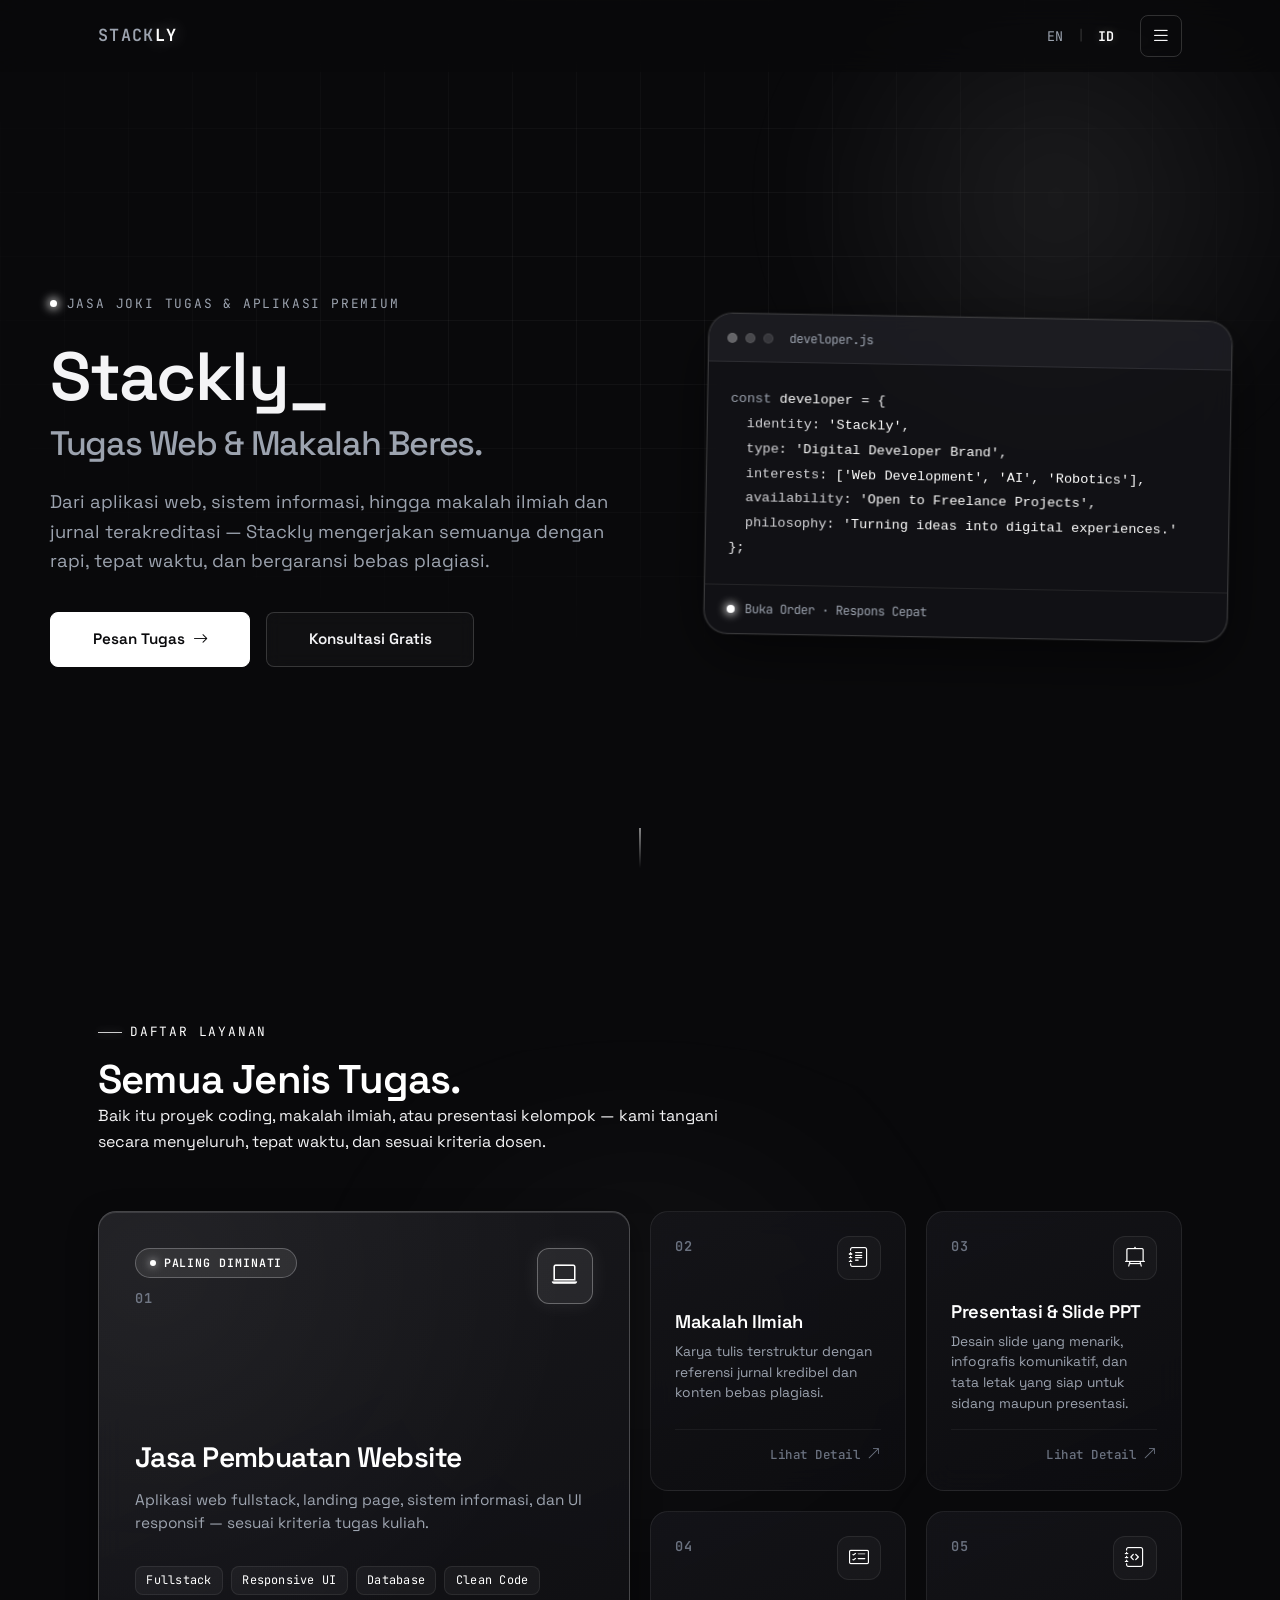
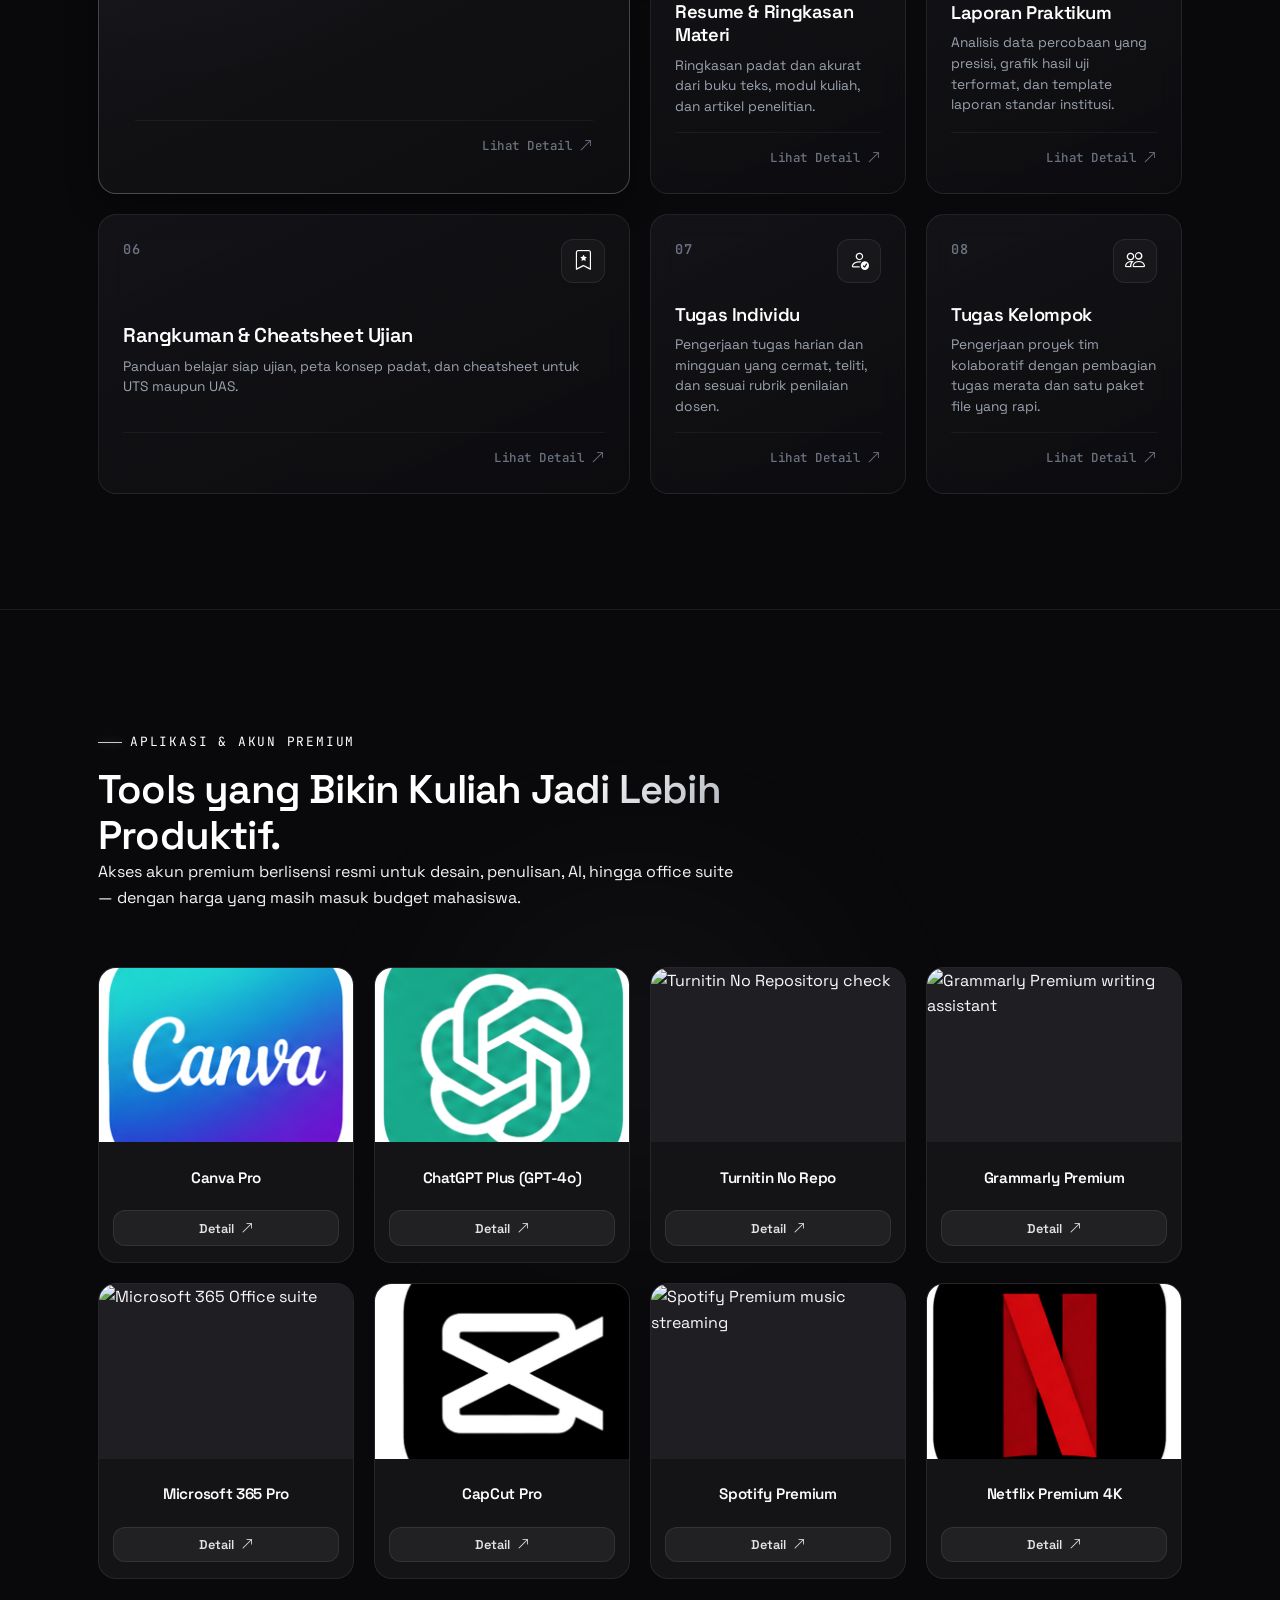
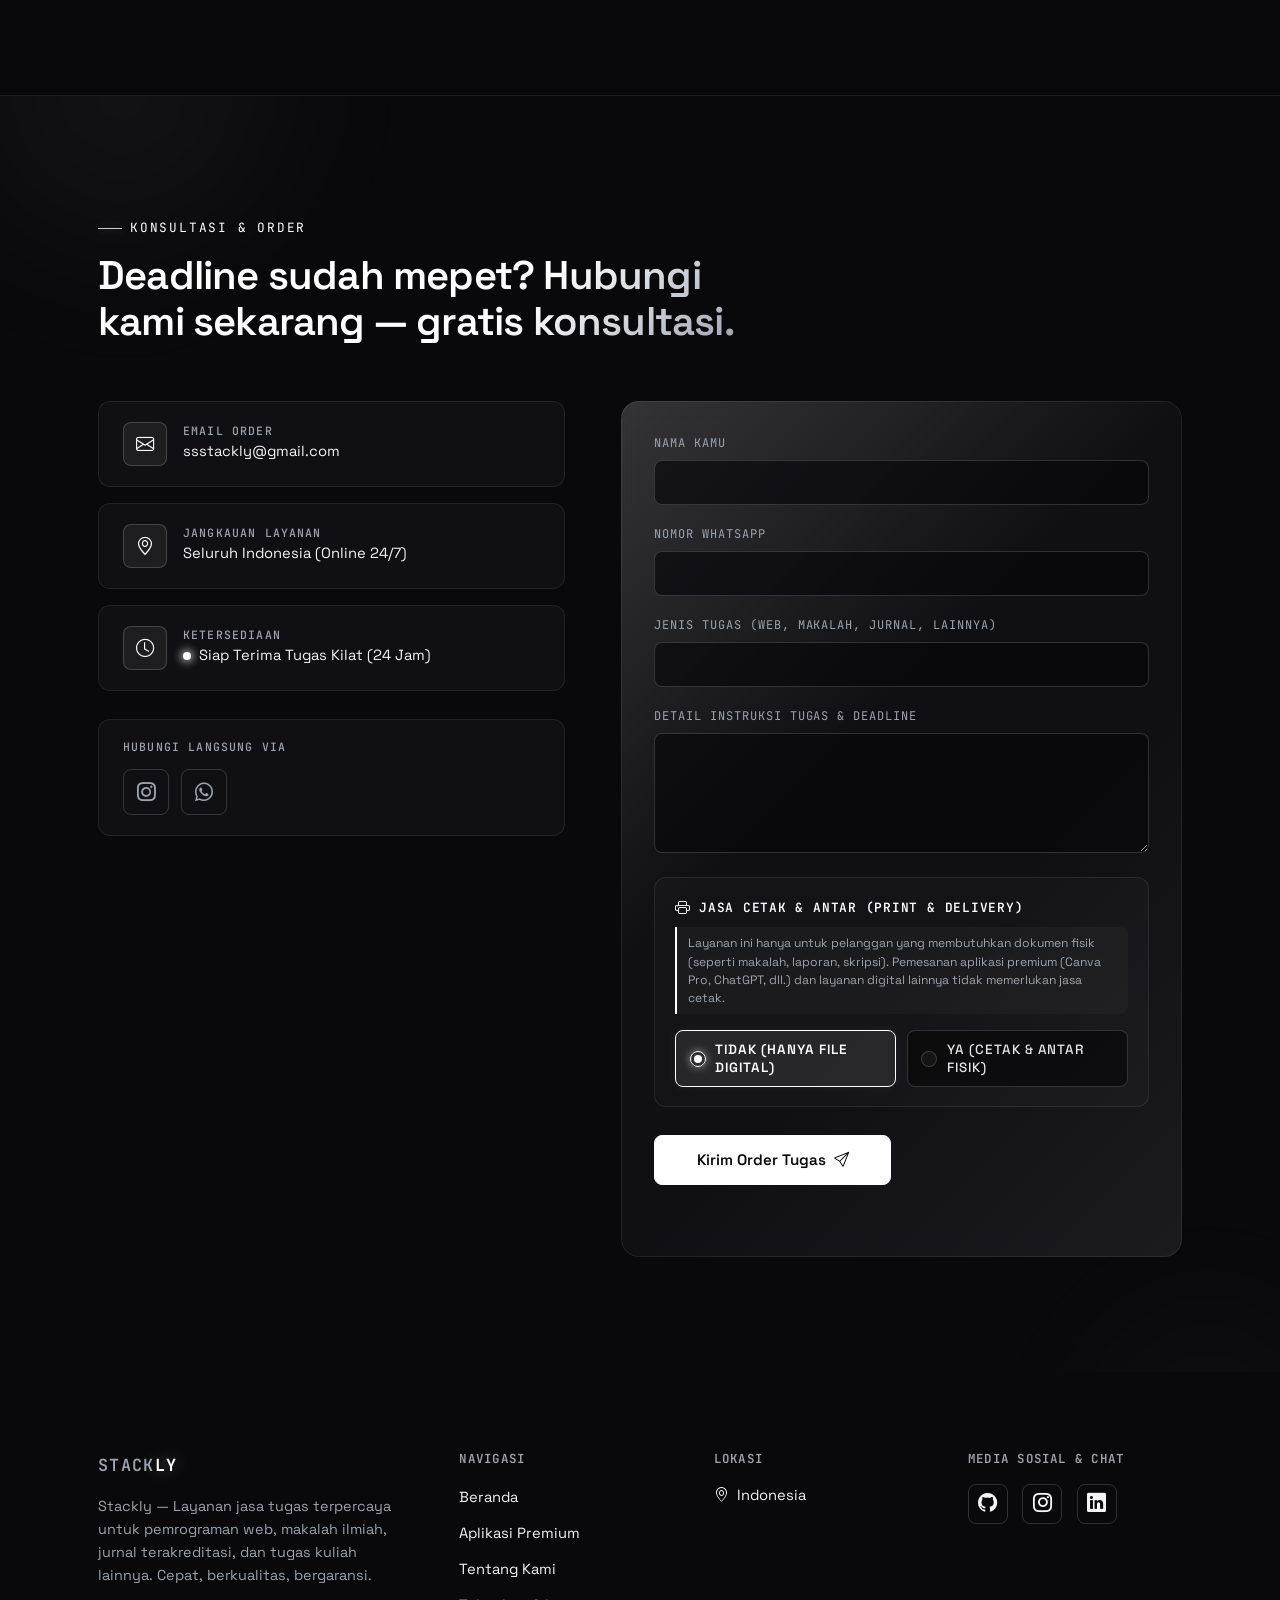
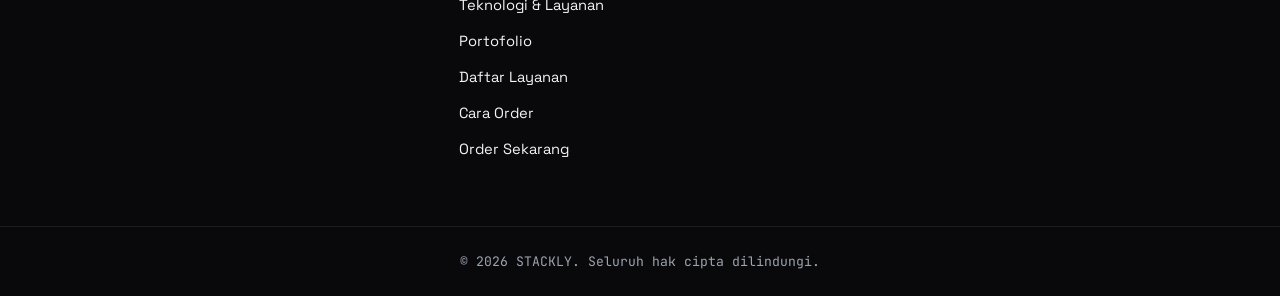
==== index.html @ dbe74bc9 "feat: add portfolio stylesheet, HTML markup, and interactive JS script" ====
<!DOCTYPE html>
<html lang="en">

<head>
  <meta charset="UTF-8">
  <meta name="viewport" content="width=device-width, initial-scale=1.0">
  <title>STACKLY</title>
  <meta name="description" content="Portfolio of Rizqi, a Fullstack Developer building modern web applications.">
  <meta name="theme-color" content="#09090B">

  <!-- Bootstrap Icons (icons only) -->
  <link rel="stylesheet" href="assets/icons/bootstrap-icons/bootstrap-icons.min.css">
  <!-- Devicon (tech stack icons) -->
  <link rel="stylesheet" href="assets/icons/devicon/devicon.min.css">
  <!-- Google Fonts -->
  <link rel="preconnect" href="https://fonts.googleapis.com">
  <link rel="preconnect" href="https://fonts.gstatic.com" crossorigin>
  <link
    href="https://fonts.googleapis.com/css2?family=Space+Grotesk:wght@400;500;600;700&family=JetBrains+Mono:wght@400;500;600&display=swap"
    rel="stylesheet">

  <link rel="stylesheet" href="css/style.css">
</head>

<body>

  <!-- ===== SKIP LINK ===== -->
  <a href="#main-content" class="skip-link" data-i18n="a11y.skip">Skip to main content</a>

  <!-- ===== NAVBAR ===== -->
  <header class="navbar" id="navbar">
    <div class="navbar__inner">
      <a href="#home" class="navbar__logo">
        <span>ST</span>
        <div class="a">A</div>
        <div>CK</div>
        <div class="logGreen logo-accent">LY</div>
      </a>

      <div class="navbar__right">
        <div class="lang-switch" rol1` e="group" aria-label="Language switcher">
          <button type="button" class="lang-switch__btn is-active" data-lang="en" aria-pressed="true">EN</button>
          <span class="lang-switch__divider" aria-hidden="true">|</span>
          <button type="button" class="lang-switch__btn" data-lang="id" aria-pressed="false">ID</button>
        </div>

        <button type="button" class="burger" id="burgerBtn" aria-label="Open menu" aria-expanded="false"
          aria-controls="navMenu">
          <i class="bi bi-list" id="burgerIcon" aria-hidden="true"></i>
        </button>
      </div>
    </div>
  </header>

  <!-- ===== NAV MENU (overlay panel, all breakpoints) ===== -->
  <div class="nav-overlay" id="navOverlay"></div>
  <nav class="nav-menu" id="navMenu" aria-label="Main navigation">
    <ul class="nav-menu__list">
      <li><a href="#home" class="nav-menu__link is-active" data-i18n="nav.home">Home</a></li>
      <li><a href="#services" class="nav-menu__link" data-i18n="nav.services">Layanan</a></li>
      <li><a href="#premium-apps" class="nav-menu__link" data-i18n="nav.apps">Aplikasi Premium</a></li>
      <li><a href="#tech-stack" class="nav-menu__link" data-i18n="nav.techstack">Tech Stack</a></li>
      <li><a href="#projects" class="nav-menu__link" data-i18n="nav.projects">Projects</a></li>
      <li><a href="#contact" class="nav-menu__link" data-i18n="nav.contact">Contact</a></li>
    </ul>
    <div class="nav-menu__footer">
      <a href="https://github.com/" target="_blank" rel="noopener" aria-label="GitHub"><i class="bi bi-github"
          aria-hidden="true"></i></a>
      <a href="https://instagram.com/" target="_blank" rel="noopener" aria-label="Instagram"><i class="bi bi-instagram"
          aria-hidden="true"></i></a>
      <a href="https://linkedin.com/" target="_blank" rel="noopener" aria-label="LinkedIn"><i class="bi bi-linkedin"
          aria-hidden="true"></i></a>
    </div>
  </nav>

  <main id="main-content">

    <!-- ===== HERO ===== -->
    <section id="home" class="hero">
      <div class="hero__bg" aria-hidden="true">
        <div class="hero__grid"></div>
        <div class="hero__glow"></div>
      </div>

      <div class="hero__inner">
        <div class="hero__content reveal">
          <p class="eyebrow">
            <span class="eyebrow__dot" aria-hidden="true"></span>
            <span data-i18n="hero.label">HELLO, I'M RIZQI</span>
          </p>

          <h1 class="hero__title">
            <span data-i18n="hero.title1">Fullstack Developer</span>
            <span class="hero__title-accent" data-i18n="hero.title2">building modern web experiences.</span>
          </h1>

          <p class="hero__desc" data-i18n="hero.desc">I build modern, responsive, and scalable web applications from
            frontend interfaces to backend systems.</p>

          <div class="hero__cta">
            <a href="#services" class="btn btn--primary">
              <span data-i18n="hero.cta1">View Projects</span>
              <i class="bi bi-arrow-right" aria-hidden="true"></i>
            </a>
            <a href="#contact" class="btn btn--outline">
              <span data-i18n="hero.cta2">Contact Me</span>
            </a>
          </div>
        </div>

        <div class="hero__panel reveal" aria-hidden="true">
          <div class="code-card">
            <div class="code-card__head">
              <span class="code-dot code-dot--red"></span>
              <span class="code-dot code-dot--yellow"></span>
              <span class="code-dot code-dot--green"></span>
              <span class="code-card__filename">developer.js</span>
            </div>
            <pre class="code-card__body"><code><span class="tok-key">const</span> <span class="tok-var">developer</span> = {
  <span class="tok-prop">identity</span>: <span class="tok-str">'Stackly'</span>,
  <span class="tok-prop">type</span>: <span class="tok-str">'Digital Developer Brand'</span>,
  <span class="tok-prop">interests</span>: <span class="tok-str">['Web Development', 'AI', 'Robotics']</span>,
  <span class="tok-prop">availability</span>: <span class="tok-str">'Open to Freelance Projects'</span>,
  <span class="tok-prop">philosophy</span>: <span class="tok-str">'Turning ideas into digital experiences.'</span>
};</code></pre>
            <div class="code-card__status">
              <span class="status-indicator" aria-hidden="true"></span>
              <span data-i18n="hero.status">Open to opportunities</span>
            </div>
          </div>
        </div>
      </div>

      <a href="#premium-apps" class="scroll-cue" aria-label="Scroll to Premium Apps section">
        <span class="scroll-cue__line"></span>
      </a>
    </section>

    <!-- ===== SERVICES / DAFTAR LAYANAN ===== -->
    <section id="services" class="section services">
      <div class="services__bg" aria-hidden="true">
        <div class="services__glow"></div>
      </div>

      <div class="section__inner">
        <div class="section-head reveal">
          <p class="section-eyebrow" data-i18n="services.eyebrow">Daftar Layanan</p>
          <h2 class="section-title" data-i18n="services.title">Layanan Digital & Akademik Profesional.</h2>
          <p class="section-desc" data-i18n="services.desc">Solusi pengerjaan tugas coding dan akademik terstandar
            tinggi,
            transparan, cepat, dan bergaransi.</p>
        </div>

        <div class="service-bento">
          <!-- 01. Jasa Pembuatan Website (Featured Card) -->
          <article class="service-card service-card--featured reveal" data-service-id="01" role="button" tabindex="0"
            aria-haspopup="dialog" aria-label="Lihat detail Jasa Pembuatan Website">
            <div class="service-card__ambient" aria-hidden="true"></div>
            <div class="service-card__top">
              <div class="service-card__header-left">
                <span class="service-card__badge-featured">
                  <span class="service-card__pulse-dot" aria-hidden="true"></span>
                  <span data-i18n="services.featuredBadge">Featured Service</span>
                </span>
                <span class="service-card__num" aria-hidden="true">01</span>
              </div>
              <div class="service-card__icon-box">
                <i class="bi bi-laptop" aria-hidden="true"></i>
              </div>
            </div>

            <div class="service-card__body">
              <h3 class="service-card__title" data-i18n="service1.title">Jasa Pembuatan Website</h3>
              <p class="service-card__tagline" data-i18n="service1.tagline">Pengembangan aplikasi web modern, landing
                page,
                sistem informasi, dan tugas web responsif fullstack.</p>

              <div class="service-card__chips">
                <span class="service-chip">Fullstack</span>
                <span class="service-chip">Responsive UI</span>
                <span class="service-chip">Database</span>
                <span class="service-chip">Clean Code</span>
              </div>
            </div>

            <div class="service-card__footer">
              <span class="service-card__action">
                <span data-i18n="services.detailCta">Lihat Detail</span>
                <i class="bi bi-arrow-up-right" aria-hidden="true"></i>
              </span>
            </div>
          </article>

          <!-- 02. Makalah -->
          <article class="service-card reveal" data-service-id="02" role="button" tabindex="0" aria-haspopup="dialog"
            aria-label="Lihat detail Makalah">
            <div class="service-card__ambient" aria-hidden="true"></div>
            <div class="service-card__top">
              <span class="service-card__num" aria-hidden="true">02</span>
              <div class="service-card__icon-box">
                <i class="bi bi-journal-text" aria-hidden="true"></i>
              </div>
            </div>
            <div class="service-card__body">
              <h3 class="service-card__title" data-i18n="service2.title">Makalah</h3>
              <p class="service-card__tagline" data-i18n="service2.tagline">Karya ilmiah terstruktur, referensi jurnal
                kredibel & bebas plagiasi.</p>
            </div>
            <div class="service-card__footer">
              <span class="service-card__action">
                <span data-i18n="services.detailCta">Lihat Detail</span>
                <i class="bi bi-arrow-up-right" aria-hidden="true"></i>
              </span>
            </div>
          </article>

          <!-- 03. PPT / Presentasi -->
          <article class="service-card reveal" data-service-id="03" role="button" tabindex="0" aria-haspopup="dialog"
            aria-label="Lihat detail PPT / Presentasi">
            <div class="service-card__ambient" aria-hidden="true"></div>
            <div class="service-card__top">
              <span class="service-card__num" aria-hidden="true">03</span>
              <div class="service-card__icon-box">
                <i class="bi bi-easel2" aria-hidden="true"></i>
              </div>
            </div>
            <div class="service-card__body">
              <h3 class="service-card__title" data-i18n="service3.title">PPT / Presentasi</h3>
              <p class="service-card__tagline" data-i18n="service3.tagline">Desain slide visual elegan, infografis
                komunikatif & siap sidang.</p>
            </div>
            <div class="service-card__footer">
              <span class="service-card__action">
                <span data-i18n="services.detailCta">Lihat Detail</span>
                <i class="bi bi-arrow-up-right" aria-hidden="true"></i>
              </span>
            </div>
          </article>

          <!-- 04. Resume Materi -->
          <article class="service-card reveal" data-service-id="04" role="button" tabindex="0" aria-haspopup="dialog"
            aria-label="Lihat detail Resume Materi">
            <div class="service-card__ambient" aria-hidden="true"></div>
            <div class="service-card__top">
              <span class="service-card__num" aria-hidden="true">04</span>
              <div class="service-card__icon-box">
                <i class="bi bi-card-checklist" aria-hidden="true"></i>
              </div>
            </div>
            <div class="service-card__body">
              <h3 class="service-card__title" data-i18n="service4.title">Resume Materi</h3>
              <p class="service-card__tagline" data-i18n="service4.tagline">Ringkasan esensial dari buku, bab materi, &
                artikel perkuliahan.</p>
            </div>
            <div class="service-card__footer">
              <span class="service-card__action">
                <span data-i18n="services.detailCta">Lihat Detail</span>
                <i class="bi bi-arrow-up-right" aria-hidden="true"></i>
              </span>
            </div>
          </article>

          <!-- 05. Laporan Praktikum -->
          <article class="service-card reveal" data-service-id="05" role="button" tabindex="0" aria-haspopup="dialog"
            aria-label="Lihat detail Laporan Praktikum">
            <div class="service-card__ambient" aria-hidden="true"></div>
            <div class="service-card__top">
              <span class="service-card__num" aria-hidden="true">05</span>
              <div class="service-card__icon-box">
                <i class="bi bi-journal-code" aria-hidden="true"></i>
              </div>
            </div>
            <div class="service-card__body">
              <h3 class="service-card__title" data-i18n="service5.title">Laporan Praktikum</h3>
              <p class="service-card__tagline" data-i18n="service5.tagline">Analisis data percobaan akurat, grafik hasil
                uji, & template lab baku.</p>
            </div>
            <div class="service-card__footer">
              <span class="service-card__action">
                <span data-i18n="services.detailCta">Lihat Detail</span>
                <i class="bi bi-arrow-up-right" aria-hidden="true"></i>
              </span>
            </div>
          </article>

          <!-- 06. Rangkuman Materi -->
          <article class="service-card service-card--wide reveal" data-service-id="06" role="button" tabindex="0"
            aria-haspopup="dialog" aria-label="Lihat detail Rangkuman Materi">
            <div class="service-card__ambient" aria-hidden="true"></div>
            <div class="service-card__top">
              <span class="service-card__num" aria-hidden="true">06</span>
              <div class="service-card__icon-box">
                <i class="bi bi-bookmark-star" aria-hidden="true"></i>
              </div>
            </div>
            <div class="service-card__body">
              <h3 class="service-card__title" data-i18n="service6.title">Rangkuman Materi</h3>
              <p class="service-card__tagline" data-i18n="service6.tagline">Intisari persiapan kuis, UTS/UAS, dan
                cheatsheet
                materi padat komprehensif.</p>
            </div>
            <div class="service-card__footer">
              <span class="service-card__action">
                <span data-i18n="services.detailCta">Lihat Detail</span>
                <i class="bi bi-arrow-up-right" aria-hidden="true"></i>
              </span>
            </div>
          </article>

          <!-- 07. Tugas Individu -->
          <article class="service-card reveal" data-service-id="07" role="button" tabindex="0" aria-haspopup="dialog"
            aria-label="Lihat detail Tugas Individu">
            <div class="service-card__ambient" aria-hidden="true"></div>
            <div class="service-card__top">
              <span class="service-card__num" aria-hidden="true">07</span>
              <div class="service-card__icon-box">
                <i class="bi bi-person-check" aria-hidden="true"></i>
              </div>
            </div>
            <div class="service-card__body">
              <h3 class="service-card__title" data-i18n="service7.title">Tugas Individu</h3>
              <p class="service-card__tagline" data-i18n="service7.tagline">Tugas mandiri harian/mingguan cermat, teliti
                &
                sesuai kriteria dosen.</p>
            </div>
            <div class="service-card__footer">
              <span class="service-card__action">
                <span data-i18n="services.detailCta">Lihat Detail</span>
                <i class="bi bi-arrow-up-right" aria-hidden="true"></i>
              </span>
            </div>
          </article>

          <!-- 08. Tugas Kelompok -->
          <article class="service-card reveal" data-service-id="08" role="button" tabindex="0" aria-haspopup="dialog"
            aria-label="Lihat detail Tugas Kelompok">
            <div class="service-card__ambient" aria-hidden="true"></div>
            <div class="service-card__top">
              <span class="service-card__num" aria-hidden="true">08</span>
              <div class="service-card__icon-box">
                <i class="bi bi-people" aria-hidden="true"></i>
              </div>
            </div>
            <div class="service-card__body">
              <h3 class="service-card__title" data-i18n="service8.title">Tugas Kelompok</h3>
              <p class="service-card__tagline" data-i18n="service8.tagline">Proyek tim kolaboratif, pembagian tugas
                merata &
                penyerahan terpadu.</p>
            </div>
            <div class="service-card__footer">
              <span class="service-card__action">
                <span data-i18n="services.detailCta">Lihat Detail</span>
                <i class="bi bi-arrow-up-right" aria-hidden="true"></i>
              </span>
            </div>
          </article>
        </div>
      </div>
    </section>

    <!-- ===== APLIKASI PREMIUM ===== -->
    <section id="premium-apps" class="section premium-apps">
      <div class="premium-apps__ambient" aria-hidden="true"></div>

      <div class="section__inner">
        <div class="section-head reveal">
          <p class="section-eyebrow" data-i18n="apps.eyebrow">Aplikasi & Akun Premium</p>
          <h2 class="section-title" data-i18n="apps.title">Langganan Software & Tools Produktivitas Kuliah.</h2>
          <p class="section-desc" data-i18n="apps.desc">Akses akun premium resmi & legal untuk mempercepat pengerjaan
            tugas, riset jurnal, desain presentasi, dan skripsi dengan harga terjangkau mahasiswa.</p>
        </div>

        <div class="apps-grid">

          <!-- 01. Canva Pro -->
          <article class="app-card reveal" data-app-id="canva">
            <div class="app-card__media">
              <img src="assets/img/Canva.png" alt="Canva Pro banner" class="app-card__img" loading="lazy">
            </div>
            <div class="app-card__content">
              <h3 class="app-card__name">Canva Pro</h3>
              <button type="button" class="app-card__detail-btn js-app-detail" data-app-id="canva" aria-label="Lihat detail Canva Pro">
                <span data-i18n="apps.detailBtn">Detail</span>
                <i class="bi bi-arrow-up-right" aria-hidden="true"></i>
              </button>
            </div>
          </article>

          <!-- 02. ChatGPT Plus -->
          <article class="app-card reveal" data-app-id="chatgpt">
            <div class="app-card__media">
              <img src="assets/img/ChatGPT_Plus.png" alt="ChatGPT Plus AI banner" class="app-card__img" loading="lazy">
            </div>
            <div class="app-card__content">
              <h3 class="app-card__name">ChatGPT Plus (GPT-4o)</h3>
              <button type="button" class="app-card__detail-btn js-app-detail" data-app-id="chatgpt" aria-label="Lihat detail ChatGPT Plus">
                <span data-i18n="apps.detailBtn">Detail</span>
                <i class="bi bi-arrow-up-right" aria-hidden="true"></i>
              </button>
            </div>
          </article>

          <!-- 03. Turnitin No Repo -->
          <article class="app-card reveal" data-app-id="turnitin">
            <div class="app-card__media">
              <img src="https://images.unsplash.com/photo-1456513080510-7bf3a84b82f8?w=800&q=80&auto=format&fit=crop"
                alt="Turnitin No Repository check" class="app-card__img" loading="lazy">
            </div>
            <div class="app-card__content">
              <h3 class="app-card__name">Turnitin No Repo</h3>
              <button type="button" class="app-card__detail-btn js-app-detail" data-app-id="turnitin" aria-label="Lihat detail Turnitin No Repo">
                <span data-i18n="apps.detailBtn">Detail</span>
                <i class="bi bi-arrow-up-right" aria-hidden="true"></i>
              </button>
            </div>
          </article>

          <!-- 04. Grammarly Premium -->
          <article class="app-card reveal" data-app-id="grammarly">
            <div class="app-card__media">
              <img src="https://images.unsplash.com/photo-1455390582262-044cdead277a?w=800&q=80&auto=format&fit=crop"
                alt="Grammarly Premium writing assistant" class="app-card__img" loading="lazy">
            </div>
            <div class="app-card__content">
              <h3 class="app-card__name">Grammarly Premium</h3>
              <button type="button" class="app-card__detail-btn js-app-detail" data-app-id="grammarly" aria-label="Lihat detail Grammarly Premium">
                <span data-i18n="apps.detailBtn">Detail</span>
                <i class="bi bi-arrow-up-right" aria-hidden="true"></i>
              </button>
            </div>
          </article>

          <!-- 05. Microsoft 365 Pro -->
          <article class="app-card reveal" data-app-id="office365">
            <div class="app-card__media">
              <img src="https://images.unsplash.com/photo-1498050108023-c5249f4df085?w=800&q=80&auto=format&fit=crop"
                alt="Microsoft 365 Office suite" class="app-card__img" loading="lazy">
            </div>
            <div class="app-card__content">
              <h3 class="app-card__name">Microsoft 365 Pro</h3>
              <button type="button" class="app-card__detail-btn js-app-detail" data-app-id="office365" aria-label="Lihat detail Microsoft 365 Pro">
                <span data-i18n="apps.detailBtn">Detail</span>
                <i class="bi bi-arrow-up-right" aria-hidden="true"></i>
              </button>
            </div>
          </article>

          <!-- 06. CapCut Pro -->
          <article class="app-card reveal" data-app-id="capcut">
            <div class="app-card__media">
              <img src="assets/img/CapCut.png" alt="CapCut Pro video editor" class="app-card__img" loading="lazy">
            </div>
            <div class="app-card__content">
              <h3 class="app-card__name">CapCut Pro</h3>
              <button type="button" class="app-card__detail-btn js-app-detail" data-app-id="capcut" aria-label="Lihat detail CapCut Pro">
                <span data-i18n="apps.detailBtn">Detail</span>
                <i class="bi bi-arrow-up-right" aria-hidden="true"></i>
              </button>
            </div>
          </article>

          <!-- 07. Spotify Premium -->
          <article class="app-card reveal" data-app-id="spotify">
            <div class="app-card__media">
              <img src="https://images.unsplash.com/photo-1511671782779-c97d3d27a1d4?w=800&q=80&auto=format&fit=crop"
                alt="Spotify Premium music streaming" class="app-card__img" loading="lazy">
            </div>
            <div class="app-card__content">
              <h3 class="app-card__name">Spotify Premium</h3>
              <button type="button" class="app-card__detail-btn js-app-detail" data-app-id="spotify" aria-label="Lihat detail Spotify Premium">
                <span data-i18n="apps.detailBtn">Detail</span>
                <i class="bi bi-arrow-up-right" aria-hidden="true"></i>
              </button>
            </div>
          </article>

          <!-- 08. Netflix Premium 4K -->
          <article class="app-card reveal" data-app-id="netflix">
            <div class="app-card__media">
              <img src="assets/img/Netflix.png" alt="Netflix Premium 4K streaming" class="app-card__img" loading="lazy">
            </div>
            <div class="app-card__content">
              <h3 class="app-card__name">Netflix Premium 4K</h3>
              <button type="button" class="app-card__detail-btn js-app-detail" data-app-id="netflix" aria-label="Lihat detail Netflix Premium 4K">
                <span data-i18n="apps.detailBtn">Detail</span>
                <i class="bi bi-arrow-up-right" aria-hidden="true"></i>
              </button>
            </div>
          </article>

        </div>
      </div>
    </section>

    <!-- ===== CONTACT ===== -->
    <section id="contact" class="section contact">
      <div class="contact__bg" aria-hidden="true">
        <div class="contact__glow contact__glow--1"></div>
        <div class="contact__glow contact__glow--2"></div>
      </div>
      <div class="section__inner">
        <div class="section-head reveal">
          <p class="section-eyebrow" data-i18n="contact.eyebrow">Get In Touch</p>
          <h2 class="section-title" data-i18n="contact.title">Let's work together on your next project.</h2>
        </div>

        <div class="contact__grid">
          <!-- Contact Info Cards -->
          <div class="contact__info reveal">
            <div class="contact-info-card">
              <div class="contact-info-card__icon">
                <i class="bi bi-envelope" aria-hidden="true"></i>
              </div>
              <div class="contact-info-card__body">
                <h3 data-i18n="contact.emailLabel">Email</h3>
                <a href="mailto:rizqi@example.com" class="contact-info-card__value">ssstackly@gmail.com</a>
              </div>
            </div>

            <div class="contact-info-card">
              <div class="contact-info-card__icon">
                <i class="bi bi-geo-alt" aria-hidden="true"></i>
              </div>
              <div class="contact-info-card__body">
                <h3 data-i18n="contact.locationLabel">Location</h3>
                <p class="contact-info-card__value" data-i18n="contact.locationValue">Probolinggo, Indonesia</p>
              </div>
            </div>

            <div class="contact-info-card">
              <div class="contact-info-card__icon">
                <i class="bi bi-clock" aria-hidden="true"></i>
              </div>
              <div class="contact-info-card__body">
                <h3 data-i18n="contact.availLabel">Availability</h3>
                <p class="contact-info-card__value">
                  <span class="contact-avail-dot" aria-hidden="true"></span>
                  <span data-i18n="contact.availValue">Open for freelance</span>
                </p>
              </div>
            </div>

            <div class="contact__socials">
              <h3 data-i18n="contact.socialLabel">Connect with me</h3>
              <div class="contact__socials-list">
                <a href="https://instagram.com/" target="_blank" rel="noopener" aria-label="Instagram"
                  class="contact-social-btn">
                  <i class="bi bi-instagram" aria-hidden="true"></i>
                </a>
                <a href="https://wa.me/" target="_blank" rel="noopener" aria-label="WhatsApp"
                  class="contact-social-btn">
                  <i class="bi bi-whatsapp" aria-hidden="true"></i>
                </a>
              </div>
            </div>
          </div>

          <!-- Contact Form -->
          <form action="https://formspree.io/f/myeereoq" method="POST" class="contact-form reveal" id="contactForm"
            novalidate>
            <div class="contact-form__group">
              <label for="contactName" data-i18n="contact.nameLabel">Your Name</label>
              <input type="text" id="contactName" name="name" required autocomplete="name" placeholder="" />
              <span class="contact-form__focus-line" aria-hidden="true"></span>
            </div>

            <div class="contact-form__group">
              <label for="contactEmail" data-i18n="contact.emailInputLabel">Your Email</label>
              <input type="email" id="contactEmail" name="email" required autocomplete="email" placeholder="" />
              <span class="contact-form__focus-line" aria-hidden="true"></span>
            </div>

            <div class="contact-form__group">
              <label for="contactSubject" data-i18n="contact.subjectLabel">Subject</label>
              <input type="text" id="contactSubject" name="subject" required placeholder="" />
              <span class="contact-form__focus-line" aria-hidden="true"></span>
            </div>

            <div class="contact-form__group">
              <label for="contactMessage" data-i18n="contact.messageLabel">Message</label>
              <textarea id="contactMessage" name="message" rows="5" required placeholder=""></textarea>
              <span class="contact-form__focus-line" aria-hidden="true"></span>
            </div>

            <!-- Print & Delivery (Jasa Cetak dan Antar) -->
            <div class="contact-form__group contact-print-delivery">
              <div class="contact-print-delivery__header">
                <div class="contact-print-delivery__title-row">
                  <i class="bi bi-printer" aria-hidden="true"></i>
                  <span class="contact-print-delivery__title" data-i18n="contact.printDeliveryTitle">Jasa Cetak & Antar (Print & Delivery)</span>
                </div>
                <p class="contact-print-delivery__note" data-i18n="contact.printDeliveryNote">
                  Layanan ini hanya untuk pelanggan yang membutuhkan dokumen fisik (seperti makalah, laporan, skripsi). Pemesanan aplikasi premium (Canva Pro, ChatGPT, dll.) dan layanan digital lainnya tidak memerlukan jasa cetak.
                </p>
              </div>

              <!-- Pilihan Ya / Tidak (Default: Tidak) -->
              <div class="contact-print-options" role="radiogroup" aria-label="Pilihan Jasa Cetak & Antar">
                <label class="contact-print-option is-active" id="labelPrintNo">
                  <input type="radio" name="print_delivery" id="printDeliveryNo" value="Tidak" checked>
                  <span class="contact-print-option__indicator" aria-hidden="true"></span>
                  <span class="contact-print-option__text" data-i18n="contact.printDeliveryNo">Tidak (Hanya File Digital)</span>
                </label>

                <label class="contact-print-option" id="labelPrintYes">
                  <input type="radio" name="print_delivery" id="printDeliveryYes" value="Ya">
                  <span class="contact-print-option__indicator" aria-hidden="true"></span>
                  <span class="contact-print-option__text" data-i18n="contact.printDeliveryYes">Ya (Cetak & Antar Fisik)</span>
                </label>
              </div>

              <!-- Kolom Tambahan (Alamat Pengantaran & Kebutuhan Cetak) - Tersembunyi saat 'Tidak' -->
              <div class="contact-print-fields" id="printDeliveryFields" aria-hidden="true" style="display: none;">
                <div class="contact-form__group contact-print-fields__item">
                  <label for="deliveryAddress" data-i18n="contact.deliveryAddressLabel">Alamat Pengantaran Dokumen</label>
                  <textarea id="deliveryAddress" name="delivery_address" rows="2" placeholder="Masukkan alamat lengkap pengantaran (Nama jalan, no rumah/kos, kecamatan, kota/kabupaten)..." data-i18n-placeholder="contact.deliveryAddressPlaceholder"></textarea>
                  <span class="contact-form__focus-line" aria-hidden="true"></span>
                </div>

                <div class="contact-form__group contact-print-fields__item">
                  <label for="printSpecs" data-i18n="contact.printSpecsLabel">Kebutuhan & Spesifikasi Cetak</label>
                  <textarea id="printSpecs" name="print_specs" rows="2" placeholder="Contoh: Jumlah rangkap/eksemplar, jenis jilid (soft/hard cover/lakban), cetak warna/hitam-putih, ukuran kertas (A4/F4)..." data-i18n-placeholder="contact.printSpecsPlaceholder"></textarea>
                  <span class="contact-form__focus-line" aria-hidden="true"></span>
                </div>
              </div>
            </div>

            <button type="submit" class="btn btn--primary contact-form__submit">
              <span data-i18n="contact.send">Send Message</span>
              <i class="bi bi-send" aria-hidden="true"></i>
            </button>

            <div class="contact-form__status" id="formStatus" aria-live="polite"></div>
          </form>
        </div>
      </div>
    </section>

  </main>

  <!-- ===== FOOTER ===== -->
  <footer class="footer" id="footer">
    <div class="footer__inner">
      <div class="footer__col footer__col--brand">
        <a href="#home" class="navbar__logo">
          <span>ST</span>
          <div class="a">A</div>
          <div>CK</div>
          <div class="logGreen logo-accent">LY</div>
        </a>
        <p class="footer__desc" data-i18n="footer.desc">Layanan joki tugas terpercaya untuk pemrograman web, pembuatan
          makalah ilmiah, jurnal terakreditasi, dan tugas kuliah lainnya. Cepat, berkualitas, dan bergaransi.</p>
      </div>

      <div class="footer__col">
        <h4 class="footer__heading" data-i18n="footer.nav">Navigation</h4>
        <ul class="footer__list">
          <li><a href="#home" data-i18n="nav.home">Home</a></li>
          <li><a href="#premium-apps" data-i18n="nav.apps">Aplikasi Premium</a></li>
          <li><a href="#about" data-i18n="nav.about">About</a></li>
          <li><a href="#tech-stack" data-i18n="nav.techstack">Tech Stack</a></li>
          <li><a href="#projects" data-i18n="nav.projects">Projects</a></li>
          <li><a href="#services" data-i18n="nav.services">Services</a></li>
          <li><a href="#experience" data-i18n="nav.experience">Experience</a></li>
          <li><a href="#contact" data-i18n="nav.contact">Contact</a></li>
        </ul>
      </div>

      <div class="footer__col">
        <h4 class="footer__heading" data-i18n="footer.location">Location</h4>
        <p class="footer__location"><i class="bi bi-geo-alt" aria-hidden="true"></i> <span
            data-i18n="footer.locationValue">Indonesia</span></p>
      </div>

      <div class="footer__col">
        <h4 class="footer__heading" data-i18n="footer.social">Social Media</h4>
        <div class="footer__socials">
          <a href="https://github.com/" target="_blank" rel="noopener" aria-label="GitHub"><i class="bi bi-github"
              aria-hidden="true"></i></a>
          <a href="https://instagram.com/" target="_blank" rel="noopener" aria-label="Instagram"><i
              class="bi bi-instagram" aria-hidden="true"></i></a>
          <a href="https://linkedin.com/" target="_blank" rel="noopener" aria-label="LinkedIn"><i class="bi bi-linkedin"
              aria-hidden="true"></i></a>
        </div>
      </div>
    </div>

    <div class="footer__bottom">
      <p data-i18n="footer.copyright">© 2026 Rizqi. All rights reserved.</p>
    </div>
  </footer>

  <!-- ===== SERVICE DETAIL MODAL ===== -->
  <div class="service-modal-backdrop" id="serviceModalBackdrop" role="dialog" aria-modal="true"
    aria-labelledby="serviceModalTitle" aria-hidden="true">
    <div class="service-modal" id="serviceModalDialog">
      <div class="service-modal__glow" aria-hidden="true"></div>

      <!-- Close button -->
      <button type="button" class="service-modal__close" id="serviceModalCloseBtn" aria-label="Tutup modal detail">
        <i class="bi bi-x-lg" aria-hidden="true"></i>
      </button>

      <div class="service-modal__inner">
        <!-- Modal Head -->
        <div class="service-modal__head">
          <div class="service-modal__meta">
            <span class="service-modal__num" id="serviceModalNum">01</span>
            <div class="service-modal__icon-box" id="serviceModalIconBox">
              <i class="bi bi-laptop" id="serviceModalIcon" aria-hidden="true"></i>
            </div>
          </div>
          <h3 class="service-modal__title" id="serviceModalTitle">Jasa Pembuatan Website</h3>
          <p class="service-modal__desc" id="serviceModalDesc">Deskripsi layanan</p>
        </div>

        <!-- Modal Body Content -->
        <div class="service-modal__body">
          <!-- Section 1: Cakupan Layanan -->
          <div class="service-modal__block">
            <h4 class="service-modal__subtitle">
              <i class="bi bi-check2-circle" aria-hidden="true"></i>
              <span data-i18n="modal.scopeTitle">Cakupan Layanan</span>
            </h4>
            <ul class="service-modal__list" id="serviceModalScopeList">
              <!-- populated dynamically by JS -->
            </ul>
          </div>

          <!-- Section 2: Informasi / Kebutuhan Pemesan -->
          <div class="service-modal__block">
            <h4 class="service-modal__subtitle">
              <i class="bi bi-card-checklist" aria-hidden="true"></i>
              <span data-i18n="modal.requirementsTitle">Informasi & Kebutuhan Pemesan</span>
            </h4>
            <div class="service-modal__req-grid" id="serviceModalReqGrid">
              <!-- populated dynamically by JS -->
            </div>
          </div>

          <!-- Section 3: Info Harga & Estimasi Pengerjaan -->
          <div class="service-modal__advisory-grid">
            <div class="service-modal__advisory-card">
              <div class="service-modal__advisory-icon">
                <i class="bi bi-tag" aria-hidden="true"></i>
              </div>
              <div class="service-modal__advisory-content">
                <span class="service-modal__advisory-label" data-i18n="modal.priceLabel">Informasi Harga</span>
                <p class="service-modal__advisory-text" data-i18n="modal.priceValue">Hubungi admin untuk informasi harga
                  dan estimasi</p>
              </div>
            </div>

            <div class="service-modal__advisory-card">
              <div class="service-modal__advisory-icon">
                <i class="bi bi-stopwatch" aria-hidden="true"></i>
              </div>
              <div class="service-modal__advisory-content">
                <span class="service-modal__advisory-label" data-i18n="modal.estimateLabel">Estimasi Pengerjaan</span>
                <p class="service-modal__advisory-text" data-i18n="modal.estimateValue">Konsultasikan deadline
                  pengerjaan bersama admin</p>
              </div>
            </div>
          </div>
        </div>

        <!-- Modal Footer / Order CTA -->
        <div class="service-modal__footer">
          <div class="service-modal__footer-info">
            <i class="bi bi-shield-check" aria-hidden="true"></i>
            <span data-i18n="modal.footerNote">Formulir otomatis terisi & siap dikirim</span>
          </div>
          <button type="button" class="btn btn--primary service-modal__order-btn" id="serviceModalOrderBtn">
            <span data-i18n="modal.orderCta">Pesan Layanan</span>
            <i class="bi bi-arrow-right" aria-hidden="true"></i>
          </button>
        </div>
      </div>
    </div>
  </div>

  <!-- ===== APLIKASI PREMIUM DETAIL MODAL ===== -->
  <div class="app-modal-backdrop" id="appModalBackdrop" role="dialog" aria-modal="true"
    aria-labelledby="appModalTitle" aria-hidden="true">
    <div class="app-modal" id="appModalDialog">
      <div class="app-modal__glow" aria-hidden="true"></div>

      <!-- Close button -->
      <button type="button" class="app-modal__close" id="appModalCloseBtn" aria-label="Tutup modal detail aplikasi">
        <i class="bi bi-x-lg" aria-hidden="true"></i>
      </button>

      <div class="app-modal__inner">
        <!-- Modal Media / Preview Banner -->
        <div class="app-modal__media">
          <img src="" alt="" class="app-modal__img" id="appModalImg">
          <div class="app-modal__badge-row">
            <span class="app-card__badge" id="appModalBadge">
              <span class="app-card__status-dot" aria-hidden="true"></span>
              <span id="appModalBadgeText">Private / Sharing</span>
            </span>
            <span class="app-card__type" id="appModalType">Desain</span>
          </div>
        </div>

        <!-- Modal Body Content -->
        <div class="app-modal__body">
          <div class="app-modal__head">
            <span class="app-modal__cat" id="appModalCat">Desain & PPT</span>
            <h3 class="app-modal__title" id="appModalTitle">Canva Pro</h3>
          </div>

          <!-- Section: Deskripsi & Informasi Aplikasi -->
          <div class="app-modal__block">
            <p class="app-modal__desc" id="appModalDesc">Akses Canva Pro...</p>
          </div>

          <!-- Section: Fitur & Keunggulan Layanan -->
          <div class="app-modal__block">
            <h4 class="app-modal__subtitle">
              <i class="bi bi-stars" aria-hidden="true"></i>
              <span data-i18n="apps.modalFeaturesTitle">Fitur & Keunggulan Layanan</span>
            </h4>
            <div class="app-modal__tags" id="appModalTags">
              <!-- populated dynamically by JS -->
            </div>
          </div>

          <!-- Section: Harga & Tombol Order -->
          <div class="app-modal__footer">
            <div class="app-modal__price-box">
              <span class="app-modal__price-label" data-i18n="apps.priceFrom">Mulai dari</span>
              <div class="app-modal__price-wrap">
                <span class="app-modal__price" id="appModalPrice">Rp 15.000</span>
                <span class="app-modal__period" id="appModalPeriod">/ bln</span>
              </div>
            </div>
            <button type="button" class="app-modal__order-btn" id="appModalOrderBtn">
              <span data-i18n="apps.orderBtn">Pesan Sekarang</span>
              <i class="bi bi-arrow-right" aria-hidden="true"></i>
            </button>
          </div>
        </div>
      </div>
    </div>
  </div>

  <script src="js/script.js"></script>
</body>

</html>
---- assets/icons/devicon/devicon.min.css ----
﻿@font-face{font-family:"devicon";src:url("fonts/devicon.eot?biu5f3");src:url("fonts/devicon.eot?biu5f3#iefix") format("embedded-opentype"),url("fonts/devicon.ttf?biu5f3") format("truetype"),url("fonts/devicon.woff?biu5f3") format("woff"),url("fonts/devicon.svg?biu5f3#devicon") format("svg");font-weight:normal;font-style:normal;font-display:block}[class^=devicon-],[class*=" devicon-"]{font-family:"devicon" !important;speak:never;font-style:normal;font-weight:normal;font-variant:normal;text-transform:none;line-height:1;-webkit-font-smoothing:antialiased;-moz-osx-font-smoothing:grayscale}.devicon-openal-plain:before{content:""}.devicon-kaggle-original-wordmark:before,.devicon-kaggle-plain-wordmark:before{content:""}.devicon-kaggle-original:before,.devicon-kaggle-plain:before{content:""}.devicon-pytest-plain-wordmark:before{content:""}.devicon-pytest-plain:before{content:""}.devicon-fastapi-plain-wordmark:before{content:""}.devicon-fastapi-plain:before{content:""}.devicon-opencv-plain-wordmark:before{content:""}.devicon-opencv-plain:before{content:""}.devicon-k3s-plain-wordmark:before{content:""}.devicon-k3s-original:before,.devicon-k3s-plain:before{content:""}.devicon-packer-original-wordmark:before,.devicon-packer-plain-wordmark:before{content:""}.devicon-packer-original:before,.devicon-packer-plain:before{content:""}.devicon-anaconda-original-wordmark:before,.devicon-anaconda-plain-wordmark:before{content:""}.devicon-anaconda-original:before,.devicon-anaconda-plain:before{content:""}.devicon-prometheus-original-wordmark:before{content:""}.devicon-prometheus-original:before{content:""}.devicon-rspec-original-wordmark:before,.devicon-rspec-plain-wordmark:before{content:""}.devicon-rspec-original:before,.devicon-rspec-plain:before{content:""}.devicon-argocd-plain-wordmark:before{content:""}.devicon-argocd-plain:before{content:""}.devicon-blender-original-wordmark:before{content:""}.devicon-blender-original:before{content:""}.devicon-jetbrains-plain:before{content:""}.devicon-cmake-plain-wordmark:before{content:""}.devicon-cmake-plain:before{content:""}.devicon-dropwizard-plain:before{content:""}.devicon-nuget-original-wordmark:before{content:""}.devicon-nuget-original:before{content:""}.devicon-podman-plain-wordmark:before{content:""}.devicon-podman-plain:before{content:""}.devicon-networkx-original:before{content:""}.devicon-sqlite-plain-wordmark:before{content:""}.devicon-sqlite-plain:before{content:""}.devicon-discordjs-plain-wordmark:before{content:""}.devicon-discordjs-plain:before{content:""}.devicon-unrealengine-original-wordmark:before,.devicon-unrealengine-plain-wordmark:before{content:""}.devicon-unrealengine-original:before,.devicon-unrealengine-plain:before{content:""}.devicon-django-plain-wordmark:before{content:""}.devicon-django-plain:before{content:""}.devicon-devicon-line-wordmark:before{content:""}.devicon-devicon-line:before{content:""}.devicon-devicon-plain-wordmark:before{content:""}.devicon-devicon-plain:before{content:""}.devicon-bootstrap-plain-wordmark:before{content:""}.devicon-bootstrap-plain:before{content:""}.devicon-solidity-plain:before{content:""}.devicon-polygon-plain:before{content:""}.devicon-maya-plain-wordmark:before{content:""}.devicon-maya-plain:before{content:""}.devicon-xcode-plain:before{content:""}.devicon-selenium-original:before,.devicon-selenium-plain:before{content:""}.devicon-ifttt-original:before,.devicon-ifttt-plain:before{content:""}.devicon-pytorch-plain-wordmark:before{content:""}.devicon-pytorch-original:before,.devicon-pytorch-plain:before{content:""}.devicon-xamarin-original-wordmark:before,.devicon-xamarin-plain-wordmark:before{content:""}.devicon-xamarin-original:before,.devicon-xamarin-plain:before{content:""}.devicon-hugo-plain-wordmark:before{content:""}.devicon-hugo-plain:before{content:""}.devicon-grafana-original-wordmark:before,.devicon-grafana-plain-wordmark:before{content:""}.devicon-grafana-original:before,.devicon-grafana-plain:before{content:""}.devicon-ansible-plain-wordmark:before{content:""}.devicon-ansible-plain:before{content:""}.devicon-shotgrid-original-wordmark:before,.devicon-shotgrid-plain-wordmark:before{content:""}.devicon-shotgrid-plain:before{content:""}.devicon-androidstudio-plain-wordmark:before{content:""}.devicon-androidstudio-plain:before{content:""}.devicon-eslint-original-wordmark:before,.devicon-eslint-plain-wordmark:before{content:""}.devicon-eslint-original:before,.devicon-eslint-plain:before{content:""}.devicon-latex-original:before,.devicon-latex-plain:before{content:""}.devicon-vuetify-plain:before{content:""}.devicon-vuetify-line:before{content:""}.devicon-sdl-plain:before{content:""}.devicon-bitbucket-original-wordmark:before,.devicon-bitbucket-plain-wordmark:before{content:""}.devicon-bitbucket-original:before,.devicon-bitbucket-plain:before{content:""}.devicon-confluence-original-wordmark:before,.devicon-confluence-plain-wordmark:before{content:""}.devicon-confluence-original:before,.devicon-confluence-plain:before{content:""}.devicon-fedora-plain:before{content:""}.devicon-rect-plain:before{content:""}.devicon-bamboo-original-wordmark:before,.devicon-bamboo-plain-wordmark:before{content:""}.devicon-bamboo-original:before,.devicon-bamboo-plain:before{content:""}.devicon-jira-plain-wordmark:before{content:""}.devicon-jira-plain:before{content:""}.devicon-terraform-plain-wordmark:before{content:""}.devicon-terraform-plain:before{content:""}.devicon-webflow-original:before{content:""}.devicon-gentoo-plain:before{content:""}.devicon-gentoo-plain-wordmark:before{content:""}.devicon-opensuse-plain-wordmark:before{content:""}.devicon-opensuse-plain:before{content:""}.devicon-storybook-plain-wordmark:before{content:""}.devicon-storybook-plain:before{content:""}.devicon-pandas-original-wordmark:before,.devicon-pandas-plain-wordmark:before{content:""}.devicon-pandas-original:before,.devicon-pandas-plain:before{content:""}.devicon-centos-plain-wordmark:before{content:""}.devicon-centos-plain:before{content:""}.devicon-azure-plain-wordmark:before{content:""}.devicon-azure-plain:before{content:""}.devicon-go-line:before{content:""}.devicon-go-plain:before{content:""}.devicon-go-original-wordmark:before,.devicon-go-plain-wordmark:before{content:""}.devicon-msdos-line:before{content:""}.devicon-arduino-plain-wordmark:before{content:""}.devicon-arduino-plain:before{content:""}.devicon-qt-original:before,.devicon-qt-plain:before{content:""}.devicon-gcc-plain:before{content:""}.devicon-svelte-plain-wordmark:before{content:""}.devicon-svelte-plain:before{content:""}.devicon-slack-plain-wordmark:before{content:""}.devicon-slack-plain:before{content:""}.devicon-canva-original:before,.devicon-canva-plain:before{content:""}.devicon-jamstack-plain-wordmark:before{content:""}.devicon-jamstack-original:before,.devicon-jamstack-plain:before{content:""}.devicon-denojs-original-wordmark:before,.devicon-denojs-plain-wordmark:before{content:""}.devicon-denojs-original:before,.devicon-denojs-plain:before{content:""}.devicon-apachekafka-original-wordmark:before,.devicon-apachekafka-plain-wordmark:before{content:""}.devicon-apachekafka-original:before,.devicon-apachekafka-plain:before{content:""}.devicon-filezilla-plain-wordmark:before{content:""}.devicon-filezilla-plain:before{content:""}.devicon-opengl-plain:before{content:""}.devicon-putty-plain:before{content:""}.devicon-opera-plain-wordmark:before{content:""}.devicon-opera-plain:before{content:""}.devicon-subversion-original:before,.devicon-subversion-plain:before{content:""}.devicon-tortoisegit-line:before{content:""}.devicon-tortoisegit-plain:before{content:""}.devicon-towergit-plain-wordmark:before{content:""}.devicon-towergit-plain:before{content:""}.devicon-unity-original-wordmark:before{content:""}.devicon-unity-original:before{content:""}.devicon-neo4j-plain-wordmark:before{content:""}.devicon-neo4j-plain:before{content:""}.devicon-nuxtjs-plain-wordmark:before{content:""}.devicon-nuxtjs-plain:before{content:""}.devicon-socketio-original-wordmark:before,.devicon-socketio-plain-wordmark:before{content:""}.devicon-socketio-original:before,.devicon-socketio-plain:before{content:""}.devicon-processing-plain-wordmark:before{content:""}.devicon-processing-plain:before{content:""}.devicon-feathersjs-original:before{content:""}.devicon-adonisjs-original-wordmark:before,.devicon-adonisjs-plain-wordmark:before{content:""}.devicon-adonisjs-original:before,.devicon-adonisjs-plain:before{content:""}.devicon-numpy-original-wordmark:before{content:""}.devicon-numpy-original:before,.devicon-numpy-plain:before{content:""}.devicon-matlab-line:before{content:""}.devicon-matlab-plain:before{content:""}.devicon-clojurescript-plain:before{content:""}.devicon-threejs-original-wordmark:before{content:""}.devicon-threejs-original:before{content:""}.devicon-markdown-original:before,.devicon-markdown-plain:before{content:""}.devicon-nixos-plain-wordmark:before{content:""}.devicon-nixos-plain:before{content:""}.devicon-perl-plain:before{content:""}.devicon-tensorflow-line-wordmark:before{content:""}.devicon-tensorflow-line:before{content:""}.devicon-tensorflow-original-wordmark:before{content:""}.devicon-tensorflow-original:before{content:""}.devicon-zig-plain-wordmark:before{content:""}.devicon-zig-original:before,.devicon-zig-plain:before{content:""}.devicon-raspberrypi-line-wordmark:before{content:""}.devicon-raspberrypi-line:before{content:""}.devicon-embeddedc-plain-wordmark:before{content:""}.devicon-embeddedc-plain:before{content:""}.devicon-labview-plain-wordmark:before{content:""}.devicon-labview-plain:before{content:""}.devicon-modx-plain-wordmark:before{content:""}.devicon-modx-plain:before{content:""}.devicon-knockout-plain-wordmark:before{content:""}.devicon-rstudio-plain:before{content:""}.devicon-phalcon-plain:before{content:""}.devicon-minitab-plain:before{content:""}.devicon-bulma-plain:before{content:""}.devicon-spss-plain:before{content:""}.devicon-karma-plain:before{content:""}.devicon-jest-plain:before{content:""}.devicon-circleci-plain-wordmark:before{content:""}.devicon-circleci-plain:before{content:""}.devicon-codecov-plain:before{content:""}.devicon-magento-line:before{content:""}.devicon-magento-original-wordmark:before{content:""}.devicon-magento-original:before{content:""}.devicon-shopware-original-wordmark:before{content:""}.devicon-shopware-original:before{content:""}.devicon-salesforce-plain:before{content:""}.devicon-vuestorefront-plain:before{content:""}.devicon-unix-original:before{content:""}.devicon-godot-plain-wordmark:before{content:""}.devicon-godot-plain:before{content:""}.devicon-vscode-plain-wordmark:before{content:""}.devicon-vscode-plain:before{content:""}.devicon-julia-plain-wordmark:before{content:""}.devicon-julia-plain:before{content:""}.devicon-crystal-original-wordmark:before{content:""}.devicon-crystal-original:before{content:""}.devicon-tailwindcss-plain:before{content:""}.devicon-tailwindcss-original-wordmark:before{content:""}.devicon-weblate-plain-wordmark:before{content:""}.devicon-weblate-plain:before{content:""}.devicon-thealgorithms-plain-wordmark:before{content:""}.devicon-thealgorithms-plain:before{content:""}.devicon-spring-plain-wordmark:before{content:""}.devicon-spring-plain:before{content:""}.devicon-rails-plain-wordmark:before{content:""}.devicon-rails-plain:before{content:""}.devicon-phoenix-plain-wordmark:before{content:""}.devicon-phoenix-plain:before{content:""}.devicon-nextjs-original-wordmark:before,.devicon-nextjs-plain-wordmark:before{content:""}.devicon-nextjs-line:before{content:""}.devicon-nextjs-original:before,.devicon-nextjs-plain:before{content:""}.devicon-lua-plain-wordmark:before{content:""}.devicon-lua-plain:before{content:""}.devicon-graphql-plain-wordmark:before{content:""}.devicon-graphql-plain:before{content:""}.devicon-gitter-plain-wordmark:before{content:""}.devicon-gitter-plain:before{content:""}.devicon-figma-plain:before{content:""}.devicon-digitalocean-plain-wordmark:before{content:""}.devicon-digitalocean-plain:before{content:""}.devicon-dotnetcore-plain:before{content:""}.devicon-dart-plain-wordmark:before{content:""}.devicon-dart-plain:before{content:""}.devicon-r-plain:before{content:""}.devicon-r-original:before{content:""}.devicon-ocaml-plain-wordmark:before{content:""}.devicon-ocaml-plain:before{content:""}.devicon-jupyter-plain-wordmark:before{content:""}.devicon-jupyter-plain:before{content:""}.devicon-fsharp-plain:before{content:""}.devicon-elixir-plain-wordmark:before{content:""}.devicon-elixir-plain:before{content:""}.devicon-aarch64-plain:before{content:""}.devicon-xd-line:before{content:""}.devicon-xd-plain:before{content:""}.devicon-uwsgi-plain:before{content:""}.devicon-microsoftsqlserver-plain-wordmark:before{content:""}.devicon-microsoftsqlserver-plain:before{content:""}.devicon-sqlalchemy-original-wordmark:before,.devicon-sqlalchemy-plain-wordmark:before{content:""}.devicon-sqlalchemy-plain:before{content:""}.devicon-rocksdb-plain:before{content:""}.devicon-objectivec-plain:before{content:""}.devicon-kubernetes-plain-wordmark:before{content:""}.devicon-kubernetes-plain:before{content:""}.devicon-googlecloud-plain-wordmark:before{content:""}.devicon-googlecloud-plain:before{content:""}.devicon-flask-original-wordmark:before,.devicon-flask-plain-wordmark:before{content:""}.devicon-flask-original:before,.devicon-flask-plain:before{content:""}.devicon-firebase-plain-wordmark:before{content:""}.devicon-firebase-plain:before{content:""}.devicon-eleventy-plain:before{content:""}.devicon-appwrite-plain-wordmark:before,.devicon-appwrite-original-wordmark:before{content:""}.devicon-appwrite-plain:before,.devicon-appwrite-original:before{content:""}.devicon-bash-plain:before{content:""}.devicon-woocommerce-plain-wordmark:before{content:""}.devicon-woocommerce-plain:before{content:""}.devicon-typo3-plain-wordmark:before{content:""}.devicon-typo3-plain:before{content:""}.devicon-premierepro-plain:before{content:""}.devicon-nestjs-plain-wordmark:before{content:""}.devicon-nestjs-plain:before{content:""}.devicon-materialui-plain:before{content:""}.devicon-kotlin-plain-wordmark:before{content:""}.devicon-kotlin-plain:before{content:""}.devicon-jenkins-plain:before{content:""}.devicon-jenkins-line:before{content:""}.devicon-haxe-plain:before{content:""}.devicon-gatsby-plain-wordmark:before{content:""}.devicon-gatsby-plain:before{content:""}.devicon-flutter-plain:before{content:""}.devicon-composer-line-wordmark:before,.devicon-composer-plain-wordmark:before{content:""}.devicon-composer-line:before,.devicon-composer-plain:before{content:""}.devicon-aftereffects-plain:before{content:""}.devicon-yunohost-plain:before{content:""}.devicon-redux-original:before,.devicon-redux-plain:before{content:""}.devicon-clojure-line:before,.devicon-clojure-plain:before{content:""}.devicon-mocha-plain:before{content:""}.devicon-haskell-plain:before{content:""}.devicon-haskell-plain-wordmark:before{content:""}.devicon-codepen-original-wordmark:before{content:""}.devicon-codepen-plain:before,.devicon-codepen-original:before{content:""}.devicon-groovy-plain:before{content:""}.devicon-rust-plain:before{content:""}.devicon-scala-plain-wordmark:before{content:""}.devicon-scala-plain:before{content:""}.devicon-grails-plain:before{content:""}.devicon-sketch-line-wordmark:before{content:""}.devicon-sketch-line:before{content:""}.devicon-npm-original-wordmark:before{content:""}.devicon-ionic-original-wordmark:before{content:""}.devicon-ionic-original:before{content:""}.devicon-ember-original-wordmark:before,.devicon-ember-plain-wordmark:before{content:""}.devicon-electron-original-wordmark:before{content:""}.devicon-electron-original:before{content:""}.devicon-vagrant-plain-wordmark:before{content:""}.devicon-vagrant-plain:before{content:""}.devicon-yarn-plain-wordmark:before{content:""}.devicon-yarn-plain:before{content:""}.devicon-handlebars-plain-wordmark:before{content:""}.devicon-handlebars-plain:before{content:""}.devicon-couchdb-plain-wordmark:before{content:""}.devicon-couchdb-plain:before{content:""}.devicon-behance-plain-wordmark:before{content:""}.devicon-behance-plain:before{content:""}.devicon-linkedin-plain-wordmark:before{content:""}.devicon-linkedin-plain:before{content:""}.devicon-ceylon-plain:before{content:""}.devicon-elm-plain-wordmark:before{content:""}.devicon-elm-plain:before{content:""}.devicon-cakephp-plain-wordmark:before{content:""}.devicon-cakephp-plain:before{content:""}.devicon-stylus-original:before{content:""}.devicon-express-original-wordmark:before{content:""}.devicon-express-original:before{content:""}.devicon-intellij-plain-wordmark:before{content:""}.devicon-intellij-plain:before{content:""}.devicon-pycharm-plain-wordmark:before{content:""}.devicon-pycharm-plain:before{content:""}.devicon-rubymine-plain-wordmark:before{content:""}.devicon-rubymine-plain:before{content:""}.devicon-webstorm-plain-wordmark:before{content:""}.devicon-webstorm-plain:before{content:""}.devicon-tomcat-line-wordmark:before{content:""}.devicon-tomcat-line:before{content:""}.devicon-vuejs-line-wordmark:before{content:""}.devicon-vuejs-line:before{content:""}.devicon-vuejs-plain-wordmark:before{content:""}.devicon-vuejs-plain:before{content:""}.devicon-swift-plain-wordmark:before{content:""}.devicon-swift-plain:before{content:""}.devicon-webpack-plain-wordmark:before{content:""}.devicon-webpack-plain:before{content:""}.devicon-visualstudio-plain-wordmark:before{content:""}.devicon-visualstudio-plain:before{content:""}.devicon-sequelize-plain-wordmark:before{content:""}.devicon-sequelize-plain:before{content:""}.devicon-typescript-plain:before,.devicon-typescript-original:before{content:""}.devicon-babel-plain:before,.devicon-babel-original:before{content:""}.devicon-facebook-plain:before,.devicon-facebook-original:before{content:""}.devicon-google-plain-wordmark:before,.devicon-google-original-wordmark:before{content:""}.devicon-google-plain:before,.devicon-google-original:before{content:""}.devicon-twitter-original:before,.devicon-twitter-plain:before{content:""}.devicon-mocha:before{content:""}.devicon-jasmine-plain:before{content:""}.devicon-jasmine-wordmark:before{content:""}.devicon-gatling-plain:before{content:""}.devicon-gatling-plain-wordmark:before{content:""}.devicon-phpstorm-plain:before{content:""}.devicon-phpstorm-plain-wordmark:before{content:""}.devicon-sourcetree-original:before,.devicon-sourcetree-plain:before{content:""}.devicon-sourcetree-original-wordmark:before,.devicon-sourcetree-plain-wordmark:before{content:""}.devicon-ssh-original:before,.devicon-ssh-plain:before{content:""}.devicon-ssh-original-wordmark:before,.devicon-ssh-plain-wordmark:before{content:""}.devicon-jeet-plain:before{content:""}.devicon-jeet-plain-wordmark:before{content:""}.devicon-gitlab-plain:before{content:""}.devicon-gitlab-plain-wordmark:before{content:""}.devicon-github-original:before,.devicon-github-plain:before{content:""}.devicon-github-original-wordmark:before{content:""}.devicon-d3js-plain:before{content:""}.devicon-d3js-original:before{content:""}.devicon-gradle-plain:before{content:""}.devicon-gradle-plain-wordmark:before{content:""}.devicon-cucumber-plain:before{content:""}.devicon-cucumber-plain-wordmark:before{content:""}.devicon-protractor-plain:before{content:""}.devicon-protractor-plain-wordmark:before{content:""}.devicon-safari-line-wordmark:before{content:""}.devicon-safari-line:before{content:""}.devicon-safari-plain-wordmark:before{content:""}.devicon-safari-plain:before{content:""}.devicon-gimp-plain:before{content:""}.devicon-redhat-plain-wordmark:before{content:""}.devicon-redhat-plain:before{content:""}.devicon-cplusplus-line:before,.devicon-cplusplus-line-wordmark:before{content:""}.devicon-cplusplus-plain:before,.devicon-cplusplus-plain-wordmark:before{content:""}.devicon-csharp-line:before,.devicon-csharp-line-wordmark:before{content:""}.devicon-csharp-plain:before,.devicon-csharp-plain-wordmark:before{content:""}.devicon-c-line:before,.devicon-c-line-wordmark:before{content:""}.devicon-c-plain:before,.devicon-c-plain-wordmark:before{content:""}.devicon-nodewebkit-line-wordmark:before{content:""}.devicon-nodewebkit-line:before{content:""}.devicon-nodewebkit-plain-wordmark:before{content:""}.devicon-nodewebkit-plain:before{content:""}.devicon-nginx-original:before,.devicon-nginx-original-wordmark:before,.devicon-nginx-plain:before,.devicon-nginx-plain-wordmark:before{content:""}.devicon-erlang-plain-wordmark:before{content:""}.devicon-erlang-plain:before{content:""}.devicon-doctrine-line-wordmark:before{content:""}.devicon-doctrine-line:before{content:""}.devicon-doctrine-plain-wordmark:before{content:""}.devicon-doctrine-plain:before{content:""}.devicon-apache-line-wordmark:before{content:""}.devicon-apache-line:before{content:""}.devicon-apache-plain-wordmark:before{content:""}.devicon-apache-plain:before{content:""}.devicon-redis-plain-wordmark:before{content:""}.devicon-redis-plain:before{content:""}.devicon-meteor-plain-wordmark:before{content:""}.devicon-meteor-plain:before{content:""}.devicon-heroku-line-wordmark:before,.devicon-heroku-original-wordmark:before{content:""}.devicon-heroku-line:before,.devicon-heroku-original:before{content:""}.devicon-heroku-plain-wordmark:before{content:""}.devicon-heroku-plain:before{content:""}.devicon-docker-plain-wordmark:before{content:""}.devicon-docker-plain:before{content:""}.devicon-symfony-original-wordmark:before,.devicon-symfony-plain-wordmark:before{content:""}.devicon-symfony-original:before,.devicon-symfony-plain:before{content:""}.devicon-react-original-wordmark:before,.devicon-react-plain-wordmark:before{content:""}.devicon-react-original:before,.devicon-react-plain:before{content:""}.devicon-amazonwebservices-original:before,.devicon-amazonwebservices-plain:before{content:""}.devicon-amazonwebservices-plain-wordmark:before{content:""}.devicon-android-plain-wordmark:before{content:""}.devicon-android-plain:before{content:""}.devicon-angularjs-plain-wordmark:before{content:""}.devicon-angularjs-plain:before{content:""}.devicon-appcelerator-original:before,.devicon-appcelerator-plain:before{content:""}.devicon-appcelerator-plain-wordmark:before{content:""}.devicon-apple-original:before,.devicon-apple-plain:before{content:""}.devicon-atom-original-wordmark:before,.devicon-atom-plain-wordmark:before{content:""}.devicon-atom-original:before,.devicon-atom-plain:before{content:""}.devicon-backbonejs-plain-wordmark:before{content:""}.devicon-backbonejs-plain:before{content:""}.devicon-bower-line-wordmark:before{content:""}.devicon-bower-line:before{content:""}.devicon-bower-plain-wordmark:before{content:""}.devicon-bower-plain:before{content:""}.devicon-chrome-plain-wordmark:before{content:""}.devicon-chrome-plain:before{content:""}.devicon-codeigniter-plain-wordmark:before{content:""}.devicon-codeigniter-plain:before{content:""}.devicon-coffeescript-original-wordmark:before,.devicon-coffeescript-plain-wordmark:before{content:""}.devicon-coffeescript-original:before,.devicon-coffeescript-plain:before{content:""}.devicon-css3-plain-wordmark:before{content:""}.devicon-css3-plain:before{content:""}.devicon-debian-plain-wordmark:before{content:""}.devicon-debian-plain:before{content:""}.devicon-dot-net-plain-wordmark:before{content:""}.devicon-dot-net-plain:before{content:""}.devicon-drupal-plain-wordmark:before{content:""}.devicon-drupal-plain:before{content:""}.devicon-firefox-plain-wordmark:before{content:""}.devicon-firefox-plain:before{content:""}.devicon-foundation-plain-wordmark:before{content:""}.devicon-foundation-plain:before{content:""}.devicon-git-plain-wordmark:before{content:""}.devicon-git-plain:before{content:""}.devicon-grunt-line-wordmark:before{content:""}.devicon-grunt-line:before{content:""}.devicon-grunt-plain-wordmark:before{content:""}.devicon-grunt-plain:before{content:""}.devicon-gulp-plain:before{content:""}.devicon-html5-plain-wordmark:before{content:""}.devicon-html5-plain:before{content:""}.devicon-ie10-original:before,.devicon-ie10-plain:before{content:""}.devicon-illustrator-line:before{content:""}.devicon-illustrator-plain:before{content:""}.devicon-inkscape-plain-wordmark:before{content:""}.devicon-inkscape-plain:before{content:""}.devicon-java-plain-wordmark:before{content:""}.devicon-java-plain:before{content:""}.devicon-javascript-plain:before{content:""}.devicon-jquery-plain-wordmark:before{content:""}.devicon-jquery-plain:before{content:""}.devicon-krakenjs-plain-wordmark:before{content:""}.devicon-krakenjs-plain:before{content:""}.devicon-laravel-plain-wordmark:before{content:""}.devicon-laravel-plain:before{content:""}.devicon-less-plain-wordmark:before{content:""}.devicon-linux-plain:before{content:""}.devicon-mongodb-plain-wordmark:before{content:""}.devicon-mongodb-plain:before{content:""}.devicon-moodle-plain-wordmark:before{content:""}.devicon-moodle-plain:before{content:""}.devicon-mysql-plain-wordmark:before{content:""}.devicon-mysql-plain:before{content:""}.devicon-nodejs-plain-wordmark:before{content:""}.devicon-nodejs-plain:before{content:""}.devicon-oracle-original:before,.devicon-oracle-plain:before{content:""}.devicon-photoshop-line:before{content:""}.devicon-photoshop-plain:before{content:""}.devicon-php-plain:before{content:""}.devicon-postgresql-plain-wordmark:before{content:""}.devicon-postgresql-plain:before{content:""}.devicon-python-plain-wordmark:before{content:""}.devicon-python-plain:before{content:""}.devicon-ruby-plain-wordmark:before{content:""}.devicon-ruby-plain:before{content:""}.devicon-sass-original:before,.devicon-sass-plain:before{content:""}.devicon-travis-plain-wordmark:before{content:""}.devicon-travis-plain:before{content:""}.devicon-trello-plain-wordmark:before{content:""}.devicon-trello-plain:before{content:""}.devicon-ubuntu-plain-wordmark:before{content:""}.devicon-ubuntu-plain:before{content:""}.devicon-vim-plain:before{content:""}.devicon-windows8-original-wordmark:before,.devicon-windows8-plain-wordmark:before{content:""}.devicon-windows8-original:before,.devicon-windows8-plain:before{content:""}.devicon-wordpress-plain-wordmark:before{content:""}.devicon-wordpress-plain:before{content:""}.devicon-yii-plain-wordmark:before{content:""}.devicon-yii-plain:before{content:""}.devicon-zend-plain-wordmark:before{content:""}.devicon-zend-plain:before{content:""}.devicon-adonisjs-original.colored,.devicon-adonisjs-original-wordmark.colored,.devicon-adonisjs-plain.colored,.devicon-adonisjs-plain-wordmark.colored{color:#5a45ff}.devicon-aftereffects-plain.colored{color:#1f0740}.devicon-amazonwebservices-original.colored,.devicon-amazonwebservices-plain-wordmark.colored,.devicon-amazonwebservices-plain.colored{color:#f7a80d}.devicon-android-plain.colored,.devicon-android-plain-wordmark.colored{color:#a4c439}.devicon-androidstudio-plain.colored,.devicon-androidstudio-plain-wordmark.colored{color:#4285f4}.devicon-aarch64-plain.colored{color:#16358c}.devicon-angularjs-plain.colored,.devicon-angularjs-plain-wordmark.colored{color:#c4473a}.devicon-ansible-plain.colored,.devicon-ansible-plain-wordmark.colored{color:#1a1918}.devicon-apache-plain.colored,.devicon-apache-plain-wordmark.colored,.devicon-apache-line.colored,.devicon-apache-line-wordmark.colored{color:#303284}.devicon-apachekafka-original.colored,.devicon-apachekafka-original-wordmark.colored,.devicon-apachekafka-plain.colored,.devicon-apachekafka-plain-wordmark.colored{color:#231f20}.devicon-appcelerator-original.colored,.devicon-appcelerator-plain-wordmark.colored,.devicon-appcelerator-plain.colored{color:#ac162c}.devicon-apple-original.colored,.devicon-apple-plain.colored{color:#000}.devicon-appwrite-plain.colored,.devicon-appwrite-plain-wordmark.colored,.devicon-appwrite-original.colored,.devicon-appwrite-original-wordmark.colored{color:#f02e65}.devicon-arduino-plain.colored,.devicon-arduino-plain-wordmark.colored{color:#00979d}.devicon-atom-original.colored,.devicon-atom-original-wordmark.colored,.devicon-atom-plain.colored,.devicon-atom-plain-wordmark.colored{color:#67595d}.devicon-azure-plain.colored,.devicon-azure-plain-wordmark.colored{color:#0089d6}.devicon-babel-plain.colored,.devicon-babel-original.colored{color:#f9dc3e}.devicon-backbonejs-plain.colored,.devicon-backbonejs-plain-wordmark.colored{color:#002a41}.devicon-bamboo-original.colored,.devicon-bamboo-original-wordmark.colored,.devicon-bamboo-plain.colored,.devicon-bamboo-plain-wordmark.colored{color:#1068e2}.devicon-bash-plain.colored{color:#293138}.devicon-behance-plain.colored,.devicon-behance-plain-wordmark.colored{color:#0071e0}.devicon-bitbucket-original.colored,.devicon-bitbucket-original-wordmark.colored,.devicon-bitbucket-plain.colored,.devicon-bitbucket-plain-wordmark.colored{color:#205081}.devicon-bootstrap-plain.colored,.devicon-bootstrap-plain-wordmark.colored{color:#59407f}.devicon-bulma-plain.colored{color:#00d1b2}.devicon-bower-plain.colored,.devicon-bower-plain-wordmark.colored,.devicon-bower-line.colored,.devicon-bower-line-wordmark.colored{color:#ef5734}.devicon-c-plain.colored,.devicon-c-plain-wordmark.colored,.devicon-c-line.colored,.devicon-c-line-wordmark.colored,.devicon-c-plain-wordmark.colored,.devicon-c-line-wordmark.colored{color:#03599c}.devicon-cakephp-plain.colored,.devicon-cakephp-plain-wordmark.colored{color:#d43d44}.devicon-canva-original.colored,.devicon-canva-plain.colored{color:#00c4cc}.devicon-centos-plain.colored,.devicon-centos-plain-wordmark.colored{color:#932178}.devicon-ceylon-plain.colored{color:#ab710a}.devicon-chrome-plain.colored,.devicon-chrome-plain-wordmark.colored{color:#ce4e4e}.devicon-circleci-plain.colored,.devicon-circleci-plain-wordmark.colored{color:#343434}.devicon-clojure-line.colored,.devicon-clojure-plain.colored,.devicon-clojure-plain.colored{color:#5881d8}.devicon-cmake-plain.colored,.devicon-cmake-plain-wordmark.colored{color:#0e8a16}.devicon-clojurescript-plain.colored{color:#96ca4b}.devicon-codecov-plain.colored{color:#e0225c}.devicon-codeigniter-plain.colored,.devicon-codeigniter-plain-wordmark.colored{color:#ee4323}.devicon-codepen-plain.colored,.devicon-codepen-plain-wordmark.colored,.devicon-codepen-original.colored{color:#231f20}.devicon-coffeescript-original.colored,.devicon-coffeescript-original-wordmark.colored,.devicon-coffeescript-plain.colored,.devicon-coffeescript-plain-wordmark.colored{color:#28334c}.devicon-composer-line.colored,.devicon-composer-line-wordmark.colored,.devicon-composer-plain.colored,.devicon-composer-plain-wordmark.colored{color:#000}.devicon-confluence-original.colored,.devicon-confluence-original-wordmark.colored,.devicon-confluence-plain.colored,.devicon-confluence-plain-wordmark.colored{color:#205081}.devicon-couchdb-plain.colored,.devicon-couchdb-plain-wordmark.colored{color:#e42528}.devicon-cplusplus-plain.colored,.devicon-cplusplus-plain-wordmark.colored,.devicon-cplusplus-line.colored,.devicon-cplusplus-line-wordmark.colored,.devicon-cplusplus-plain-wordmark.colored,.devicon-cplusplus-line-wordmark.colored{color:#9c033a}.devicon-csharp-plain.colored,.devicon-csharp-plain-wordmark.colored,.devicon-csharp-line.colored,.devicon-csharp-line-wordmark.colored,.devicon-csharp-plain-wordmark.colored,.devicon-csharp-line-wordmark.colored{color:#68217a}.devicon-css3-plain.colored,.devicon-css3-plain-wordmark.colored{color:#3d8fc6}.devicon-cucumber-plain.colored,.devicon-cucumber-plain-wordmark.colored{color:#00a818}.devicon-crystal-original.colored,.devicon-crystal-original-wordmark.colored{color:#000}.devicon-d3js-plain.colored{color:#f7974e}.devicon-dart-plain.colored,.devicon-dart-plain-wordmark.colored{color:#00a8e1}.devicon-debian-plain.colored,.devicon-debian-plain-wordmark.colored{color:#a80030}.devicon-denojs-original.colored,.devicon-denojs-original-wordmark.colored,.devicon-denojs-plain.colored,.devicon-denojs-plain-wordmark.colored{color:#000}.devicon-devicon-plain.colored,.devicon-devicon-plain-wordmark.colored,.devicon-devicon-line.colored,.devicon-devicon-line-wordmark.colored{color:#60be86}.devicon-django-plain.colored,.devicon-django-plain-wordmark.colored{color:#092e20}.devicon-docker-plain.colored,.devicon-docker-plain-wordmark.colored{color:#019bc6}.devicon-doctrine-plain.colored,.devicon-doctrine-plain-wordmark.colored,.devicon-doctrine-line.colored,.devicon-doctrine-line-wordmark.colored{color:#f56d39}.devicon-dot-net-plain.colored,.devicon-dot-net-plain-wordmark.colored{color:#1384c8}.devicon-dotnetcore-plain.colored{color:#623697}.devicon-drupal-plain.colored,.devicon-drupal-plain-wordmark.colored{color:#0073ba}.devicon-digitalocean-plain.colored,.devicon-digitalocean-plain-wordmark.colored{color:#0080ff}.devicon-discordjs-plain.colored,.devicon-discordjs-plain-wordmark.colored{color:#2a2c3e}.devicon-electron-original.colored,.devicon-electron-original-wordmark.colored{color:#47848f}.devicon-eleventy-plain.colored{color:#1f1f1f}.devicon-elixir-plain.colored,.devicon-elixir-plain-wordmark.colored{color:#380a4d}.devicon-elm-plain.colored,.devicon-elm-plain-wordmark.colored{color:#34495e}.devicon-ember-original-wordmark.colored,.devicon-ember-plain-wordmark.colored{color:#dd3f24}.devicon-embeddedc-plain.colored,.devicon-embeddedc-plain-wordmark.colored{color:#444}.devicon-erlang-plain.colored,.devicon-erlang-plain-wordmark.colored{color:#a90533}.devicon-eslint-original.colored,.devicon-eslint-original-wordmark.colored,.devicon-eslint-plain.colored,.devicon-eslint-plain-wordmark.colored{color:#4b32c3}.devicon-express-original.colored,.devicon-express-original-wordmark.colored{color:#444}.devicon-facebook-plain.colored,.devicon-facebook-original.colored{color:#3d5a98}.devicon-feathersjs-original.colored{color:#333}.devicon-figma-plain.colored{color:#f24e1e}.devicon-filezilla-plain.colored,.devicon-filezilla-plain-wordmark.colored{color:#b30000}.devicon-firebase-plain.colored,.devicon-firebase-plain-wordmark.colored{color:#f58220}.devicon-firefox-plain.colored,.devicon-firefox-plain-wordmark.colored{color:#dd732a}.devicon-flask-original.colored,.devicon-flask-original-wordmark.colored,.devicon-flask-plain.colored,.devicon-flask-plain-wordmark.colored{color:#010101}.devicon-flutter-plain.colored{color:#3fb6d3}.devicon-foundation-plain.colored,.devicon-foundation-plain-wordmark.colored{color:#008cba}.devicon-fsharp-plain.colored{color:#378bba}.devicon-gatling-plain.colored,.devicon-gatling-plain-wordmark.colored{color:#e77500}.devicon-gatsby-plain.colored,.devicon-gatsby-plain-wordmark.colored{color:#64328b}.devicon-rect-plain.colored{color:#262626}.devicon-gcc-plain.colored{color:#ffcfab}.devicon-gentoo-plain-wordmark.colored,.devicon-gentoo-plain.colored{color:#9991d9}.devicon-gimp-plain.colored{color:#716955}.devicon-git-plain.colored,.devicon-git-plain-wordmark.colored{color:#f34f29}.devicon-github-original.colored,.devicon-github-original-wordmark.colored,.devicon-github-plain.colored{color:#181616}.devicon-gitlab-plain.colored,.devicon-gitlab-plain-wordmark.colored{color:#e24329}.devicon-gitter-plain.colored,.devicon-gitter-plain-wordmark.colored{color:#000}.devicon-go-original-wordmark.colored,.devicon-go-plain.colored,.devicon-go-line.colored,.devicon-go-plain-wordmark.colored{color:#00acd7}.devicon-google-plain.colored,.devicon-google-plain-wordmark.colored,.devicon-google-original.colored,.devicon-google-original-wordmark.colored{color:#587dbd}.devicon-googlecloud-plain.colored,.devicon-googlecloud-plain-wordmark.colored{color:#557ebf}.devicon-gradle-plain.colored,.devicon-gradle-plain-wordmark.colored{color:#02303a}.devicon-grafana-original.colored,.devicon-grafana-original-wordmark.colored,.devicon-grafana-plain.colored,.devicon-grafana-plain-wordmark.colored{color:#e78040}.devicon-grails-plain.colored{color:#feb672}.devicon-graphql-plain.colored,.devicon-graphql-plain-wordmark.colored{color:#e434aa}.devicon-groovy-plain.colored{color:#619cbc}.devicon-grunt-plain.colored,.devicon-grunt-plain-wordmark.colored,.devicon-grunt-line.colored,.devicon-grunt-line-wordmark.colored{color:#fcaa1a}.devicon-gulp-plain.colored{color:#eb4a4b}.devicon-godot-plain.colored,.devicon-godot-plain-wordmark.colored{color:#478cbf}.devicon-haskell-plain.colored,.devicon-haskell-plain-wordmark.colored{color:#5e5185}.devicon-handlebars-plain.colored,.devicon-handlebars-plain-wordmark.colored{color:#000}.devicon-haxe-plain.colored{color:#ea8220}.devicon-heroku-original.colored,.devicon-heroku-original-wordmark.colored,.devicon-heroku-plain.colored,.devicon-heroku-plain-wordmark.colored,.devicon-heroku-line.colored,.devicon-heroku-line-wordmark.colored,.devicon-heroku-original.colored,.devicon-heroku-original-wordmark.colored{color:#6762a6}.devicon-html5-plain.colored,.devicon-html5-plain-wordmark.colored{color:#e54d26}.devicon-hugo-plain.colored,.devicon-hugo-plain-wordmark.colored{color:#ff4088}.devicon-ie10-original.colored,.devicon-ie10-plain.colored{color:#1ebbee}.devicon-ifttt-original.colored,.devicon-ifttt-plain.colored{color:#000}.devicon-illustrator-plain.colored,.devicon-illustrator-line.colored{color:#faa625}.devicon-inkscape-plain.colored,.devicon-inkscape-plain-wordmark.colored{color:#000}.devicon-intellij-plain.colored,.devicon-intellij-plain-wordmark.colored{color:#136ba2}.devicon-ionic-original.colored,.devicon-ionic-original-wordmark.colored{color:#4e8ef7}.devicon-jamstack-original.colored,.devicon-jamstack-plain-wordmark.colored,.devicon-jamstack-plain.colored{color:#f0047f}.devicon-jasmine-plain.colored,.devicon-jasmine-plain-wordmark.colored{color:#8a4182}.devicon-java-plain.colored,.devicon-java-plain-wordmark.colored{color:#ea2d2e}.devicon-javascript-plain.colored{color:#f0db4f}.devicon-jeet-plain.colored,.devicon-jeet-plain-wordmark.colored{color:#ff664a}.devicon-jest-plain.colored{color:#99425b}.devicon-jenkins-line.colored,.devicon-jenkins-plain.colored{color:#f0d6b7}.devicon-jetbrains-plain.colored{color:#fdcc21}.devicon-jira-plain.colored,.devicon-jira-plain-wordmark.colored{color:#2684ff}.devicon-jquery-plain.colored,.devicon-jquery-plain-wordmark.colored{color:#0769ad}.devicon-julia-plain.colored,.devicon-julia-plain-wordmark.colored{color:#28a745}.devicon-jupyter-plain.colored,.devicon-jupyter-plain-wordmark.colored{color:#f37726}.devicon-kaggle-original.colored,.devicon-kaggle-original-wordmark.colored,.devicon-kaggle-plain.colored,.devicon-kaggle-plain-wordmark.colored{color:#20beff}.devicon-karma-plain.colored{color:#56c5a8}.devicon-kotlin-plain.colored,.devicon-kotlin-plain-wordmark.colored{color:#7c6db2}.devicon-knockout-plain-wordmark.colored{color:#e42e16}.devicon-krakenjs-plain.colored,.devicon-krakenjs-plain-wordmark.colored{color:#0081c2}.devicon-kubernetes-plain.colored,.devicon-kubernetes-plain-wordmark.colored{color:#486bb3}.devicon-labview-plain.colored,.devicon-labview-plain-wordmark.colored{color:#fed500}.devicon-laravel-plain.colored,.devicon-laravel-plain-wordmark.colored{color:#fd4f31}.devicon-latex-original.colored,.devicon-latex-plain.colored{color:#000}.devicon-less-plain-wordmark.colored{color:#2a4d80}.devicon-linkedin-plain.colored,.devicon-linkedin-plain-wordmark.colored{color:#0076b2}.devicon-lua-plain.colored,.devicon-lua-plain-wordmark.colored{color:navy}.devicon-linux-plain.colored{color:#000}.devicon-materialui-plain.colored{color:#1fa6ca}.devicon-matlab-plain.colored,.devicon-matlab-line.colored{color:#6dd0c7}.devicon-magento-original.colored,.devicon-magento-original-wordmark.colored,.devicon-magento-line.colored{color:#f26322}.devicon-markdown-original.colored,.devicon-markdown-plain.colored{color:#000}.devicon-maya-plain.colored,.devicon-maya-plain-wordmark.colored{color:#149b9a}.devicon-meteor-plain.colored,.devicon-meteor-plain-wordmark.colored{color:#df5052}.devicon-minitab-plain.colored{color:#8dc63f}.devicon-mocha-plain.colored{color:#8d6748}.devicon-modx-plain.colored,.devicon-modx-plain-wordmark.colored{color:#00decc}.devicon-mongodb-plain.colored,.devicon-mongodb-plain-wordmark.colored{color:#4faa41}.devicon-moodle-plain.colored,.devicon-moodle-plain-wordmark.colored{color:#f7931e}.devicon-msdos-line.colored{color:red}.devicon-mysql-plain.colored,.devicon-mysql-plain-wordmark.colored{color:#00618a}.devicon-neo4j-plain.colored,.devicon-neo4j-plain-wordmark.colored{color:#018bff}.devicon-nestjs-plain.colored,.devicon-nestjs-plain-wordmark.colored{color:#df234f}.devicon-networkx-original.colored{color:#2c7fb8}.devicon-nextjs-original.colored,.devicon-nextjs-plain.colored,.devicon-nextjs-line.colored,.devicon-nextjs-original-wordmark.colored,.devicon-nextjs-plain-wordmark.colored,.devicon-nextjs-plain.colored,.devicon-nextjs-plain-wordmark.colored{color:#000}.devicon-nginx-original.colored,.devicon-nginx-original-wordmark.colored,.devicon-nginx-plain.colored,.devicon-nginx-plain-wordmark.colored,.devicon-nginx-original-wordmark.colored,.devicon-nginx-plain.colored,.devicon-nginx-plain-wordmark.colored{color:#090}.devicon-nixos-plain.colored,.devicon-nixos-plain-wordmark.colored{color:#5277c3}.devicon-nodejs-plain.colored,.devicon-nodejs-plain-wordmark.colored{color:#83cd29}.devicon-nodewebkit-plain.colored,.devicon-nodewebkit-plain-wordmark.colored,.devicon-nodewebkit-line.colored,.devicon-nodewebkit-line-wordmark.colored{color:#3d3b47}.devicon-npm-original-wordmark.colored{color:#cb3837}.devicon-nuget-original.colored,.devicon-nuget-original-wordmark.colored{color:#004880}.devicon-numpy-original.colored,.devicon-numpy-original-wordmark.colored,.devicon-numpy-plain.colored{color:#4dabcf}.devicon-nuxtjs-plain.colored,.devicon-nuxtjs-plain-wordmark.colored{color:#00c48d}.devicon-objectivec-plain.colored{color:#0b5a9d}.devicon-opera-plain.colored,.devicon-opera-plain-wordmark.colored{color:#f7192d}.devicon-ocaml-plain.colored,.devicon-ocaml-plain-wordmark.colored{color:#f18803}.devicon-openal-plain.colored{color:#7e000d}.devicon-opengl-plain.colored{color:#5586a4}.devicon-opensuse-plain.colored,.devicon-opensuse-plain-wordmark.colored{color:#73ba25}.devicon-oracle-original.colored,.devicon-oracle-plain.colored{color:#ea1b22}.devicon-pandas-original.colored,.devicon-pandas-original-wordmark.colored,.devicon-pandas-plain.colored,.devicon-pandas-plain-wordmark.colored{color:#130754}.devicon-perl-plain.colored{color:#212177}.devicon-phalcon-plain.colored{color:#76c39b}.devicon-photoshop-plain.colored,.devicon-photoshop-line.colored{color:#80b5e2}.devicon-php-plain.colored{color:#6181b6}.devicon-phpstorm-plain.colored,.devicon-phpstorm-plain-wordmark.colored{color:#5058a6}.devicon-podman-plain.colored,.devicon-podman-plain-wordmark.colored{color:#872b9e}.devicon-polygon-plain.colored{color:#38285b}.devicon-postgresql-plain.colored,.devicon-postgresql-plain-wordmark.colored{color:#336791}.devicon-premierepro-plain.colored{color:#2a0634}.devicon-processing-plain.colored,.devicon-processing-plain-wordmark.colored{color:#000}.devicon-protractor-plain.colored,.devicon-protractor-plain-wordmark.colored{color:#b7111d}.devicon-putty-plain.colored{color:#0000fc}.devicon-pycharm-plain.colored,.devicon-pycharm-plain-wordmark.colored{color:#4d8548}.devicon-python-plain.colored,.devicon-python-plain-wordmark.colored{color:#ffd845}.devicon-pytorch-original.colored,.devicon-pytorch-plain-wordmark.colored,.devicon-pytorch-plain.colored{color:#ee4c2c}.devicon-raspberrypi-line.colored,.devicon-raspberrypi-line-wordmark.colored{color:#c51850}.devicon-phoenix-plain.colored,.devicon-phoenix-plain-wordmark.colored{color:#f15524}.devicon-qt-original.colored,.devicon-qt-plain.colored{color:#41cd52}.devicon-r-original.colored,.devicon-r-plain.colored{color:#2369bc}.devicon-rails-plain.colored,.devicon-rails-plain-wordmark.colored{color:#c00}.devicon-react-original.colored,.devicon-react-original-wordmark.colored,.devicon-react-plain.colored,.devicon-react-plain-wordmark.colored{color:#61dafb}.devicon-redhat-plain.colored,.devicon-redhat-plain-wordmark.colored{color:#e93442}.devicon-redis-plain.colored,.devicon-redis-plain-wordmark.colored{color:#d82c20}.devicon-redux-original.colored,.devicon-redux-plain.colored{color:#764abc}.devicon-rocksdb-plain.colored{color:#f5be17}.devicon-ruby-plain.colored,.devicon-ruby-plain-wordmark.colored{color:#d91404}.devicon-rubymine-plain.colored,.devicon-rubymine-plain-wordmark.colored{color:#c12c4c}.devicon-rust-plain.colored{color:#000}.devicon-safari-plain.colored,.devicon-safari-plain-wordmark.colored,.devicon-safari-line-wordmark.colored,.devicon-safari-line.colored{color:#1b88ca}.devicon-salesforce-plain.colored{color:#00a1e0}.devicon-sdl-plain.colored{color:#173354}.devicon-rstudio-plain.colored{color:#75aadb}.devicon-sass-original.colored,.devicon-sass-plain.colored{color:#c69}.devicon-scala-plain.colored,.devicon-scala-plain-wordmark.colored{color:#de3423}.devicon-selenium-original.colored,.devicon-selenium-plain.colored{color:#cf0a2c}.devicon-sequelize-plain.colored,.devicon-sequelize-plain-wordmark.colored,.devicon-sequelize-plain.colored,.devicon-sequelize-plain-wordmark.colored{color:#3b4b72}.devicon-shopware-original.colored,.devicon-shopware-original-wordmark.colored{color:#179eff}.devicon-shotgrid-plain.colored,.devicon-shotgrid-original-wordmark.colored,.devicon-shotgrid-plain-wordmark.colored{color:#000}.devicon-sketch-line.colored,.devicon-sketch-line-wordmark.colored{color:#fdad00}.devicon-slack-plain.colored,.devicon-slack-plain-wordmark.colored{color:#2d333a}.devicon-socketio-original.colored,.devicon-socketio-original-wordmark.colored,.devicon-socketio-plain.colored,.devicon-socketio-plain-wordmark.colored{color:#010101}.devicon-solidity-plain.colored{color:#383838}.devicon-sourcetree-original.colored,.devicon-sourcetree-original-wordmark.colored,.devicon-sourcetree-plain.colored,.devicon-sourcetree-plain-wordmark.colored{color:#205081}.devicon-spring-plain.colored,.devicon-spring-plain-wordmark.colored{color:#5fb832}.devicon-spss-plain.colored{color:#cc1e4c}.devicon-sqlalchemy-plain.colored,.devicon-sqlalchemy-original-wordmark.colored,.devicon-sqlalchemy-plain-wordmark.colored{color:#333}.devicon-sqlite-plain.colored,.devicon-sqlite-plain-wordmark.colored{color:#0f80cc}.devicon-subversion-original.colored,.devicon-subversion-plain.colored{color:#809cc8}.devicon-microsoftsqlserver-plain.colored,.devicon-microsoftsqlserver-plain-wordmark.colored{color:#909daa}.devicon-ssh-original.colored,.devicon-ssh-original-wordmark.colored,.devicon-ssh-plain.colored,.devicon-ssh-plain-wordmark.colored{color:#231f20}.devicon-stylus-original.colored{color:#333}.devicon-svelte-plain.colored,.devicon-svelte-plain-wordmark.colored{color:#ff3e00}.devicon-swift-plain.colored,.devicon-swift-plain-wordmark.colored{color:#f05138}.devicon-symfony-original.colored,.devicon-symfony-original-wordmark.colored,.devicon-symfony-plain.colored,.devicon-symfony-plain-wordmark.colored{color:#1a171b}.devicon-storybook-plain.colored,.devicon-storybook-plain-wordmark.colored{color:#ff4785}.devicon-tailwindcss-original-wordmark.colored,.devicon-tailwindcss-plain.colored{color:#2298bd}.devicon-tensorflow-original.colored,.devicon-tensorflow-original-wordmark.colored,.devicon-tensorflow-line.colored,.devicon-tensorflow-line-wordmark.colored{color:#ff6f00}.devicon-terraform-plain.colored,.devicon-terraform-plain-wordmark.colored{color:#5c4ee5}.devicon-threejs-original.colored,.devicon-threejs-original-wordmark.colored{color:#000}.devicon-tomcat-line.colored,.devicon-tomcat-line-wordmark.colored{color:#d1a41a}.devicon-tortoisegit-plain.colored,.devicon-tortoisegit-line.colored{color:#4a8fb5}.devicon-towergit-plain.colored,.devicon-towergit-plain-wordmark.colored{color:#d18900}.devicon-travis-plain.colored,.devicon-travis-plain-wordmark.colored{color:#bb2031}.devicon-thealgorithms-plain.colored,.devicon-thealgorithms-plain-wordmark.colored{color:#00bcb4}.devicon-trello-plain.colored,.devicon-trello-plain-wordmark.colored{color:#23719f}.devicon-twitter-original.colored,.devicon-twitter-plain.colored{color:#1da1f2}.devicon-typescript-plain.colored,.devicon-typescript-original.colored{color:#007acc}.devicon-typo3-plain.colored,.devicon-typo3-plain-wordmark.colored{color:#f49700}.devicon-ubuntu-plain.colored,.devicon-ubuntu-plain-wordmark.colored{color:#dd4814}.devicon-unity-original.colored,.devicon-unity-original-wordmark.colored{color:#000}.devicon-unix-original.colored{color:#4051b5}.devicon-unrealengine-original.colored,.devicon-unrealengine-original-wordmark.colored,.devicon-unrealengine-plain.colored,.devicon-unrealengine-plain-wordmark.colored{color:#000}.devicon-uwsgi-plain.colored{color:#bad05e}.devicon-vagrant-plain.colored,.devicon-vagrant-plain-wordmark.colored{color:#127eff}.devicon-vim-plain.colored{color:#179a33}.devicon-visualstudio-plain.colored,.devicon-visualstudio-plain-wordmark.colored{color:#68217a}.devicon-vuejs-plain.colored,.devicon-vuejs-plain-wordmark.colored,.devicon-vuejs-line.colored,.devicon-vuejs-line-wordmark.colored{color:#41b883}.devicon-vuestorefront-plain.colored{color:#5ecf7b}.devicon-vscode-plain.colored,.devicon-vscode-plain-wordmark.colored{color:#3c99d4}.devicon-webflow-original.colored{color:#4353ff}.devicon-weblate-plain.colored,.devicon-weblate-plain-wordmark.colored{color:#2eccaa}.devicon-webpack-plain.colored,.devicon-webpack-plain-wordmark.colored{color:#1c78c0}.devicon-webstorm-plain.colored,.devicon-webstorm-plain-wordmark.colored{color:#2788b5}.devicon-windows8-original.colored,.devicon-windows8-original-wordmark.colored,.devicon-windows8-plain.colored,.devicon-windows8-plain-wordmark.colored{color:#00adef}.devicon-woocommerce-plain.colored,.devicon-woocommerce-plain-wordmark.colored{color:#7f54b3}.devicon-wordpress-plain.colored,.devicon-wordpress-plain-wordmark.colored{color:#494949}.devicon-xamarin-original.colored,.devicon-xamarin-original-wordmark.colored,.devicon-xamarin-plain.colored,.devicon-xamarin-plain-wordmark.colored{color:#3498db}.devicon-xcode-plain.colored{color:#069cec}.devicon-xd-plain.colored,.devicon-xd-line.colored{color:#dd80bc}.devicon-yarn-plain.colored,.devicon-yarn-plain-wordmark.colored{color:#2c8ebb}.devicon-yii-plain.colored,.devicon-yii-plain-wordmark.colored{color:#0073bb}.devicon-yunohost-plain.colored{color:#fff}.devicon-zend-plain.colored,.devicon-zend-plain-wordmark.colored{color:#68b604}.devicon-zig-original.colored,.devicon-zig-plain-wordmark.colored,.devicon-zig-plain.colored{color:#f7a41d}.devicon-pytest-plain.colored,.devicon-pytest-plain-wordmark.colored{color:#009fe3}.devicon-opencv-plain.colored,.devicon-opencv-plain-wordmark.colored{color:#128dff}.devicon-fastapi-plain.colored,.devicon-fastapi-plain-wordmark.colored{color:#009688}.devicon-k3s-original.colored,.devicon-k3s-plain-wordmark.colored,.devicon-k3s-plain.colored{color:#ffc519}.devicon-packer-original.colored,.devicon-packer-original-wordmark.colored,.devicon-packer-plain.colored,.devicon-packer-plain-wordmark.colored{color:#1d94dd}.devicon-anaconda-original.colored,.devicon-anaconda-original-wordmark.colored,.devicon-anaconda-plain.colored,.devicon-anaconda-plain-wordmark.colored{color:#3eb049}.devicon-rspec-original.colored,.devicon-rspec-original-wordmark.colored,.devicon-rspec-plain.colored,.devicon-rspec-plain-wordmark.colored{color:#6de1fa}.devicon-argocd-plain.colored,.devicon-argocd-plain-wordmark.colored{color:#ef7b4d}.devicon-prometheus-original.colored,.devicon-prometheus-original-wordmark.colored{color:#e75225}.devicon-blender-original.colored,.devicon-blender-original-wordmark.colored{color:#dc7b2e}.devicon-dropwizard-plain.colored{color:#24265d}.devicon-vuetify-line.colored,.devicon-vuetify-plain.colored{color:#1697f6}.devicon-fedora-plain.colored{color:#294172}
---- css/style.css ----
/* =========================================================
   STACKLY — PORTFOLIO STYLESHEET
   Pure CSS. No frameworks.
   Design: 50% Black / 40% Gray / 10% White (Monochrome Aesthetic)
   ========================================================= */

/* ---------- 1. TOKENS ---------- */
:root {
  /* 50% Black — Deep base canvas, obsidian backdrops & contrast */
  --bg: #09090b;
  --bg-deep: #000000;
  --bg-overlay: rgba(0, 0, 0, 0.75);

  /* 40% Gray — Architectural surfaces, cards, borders & typography */
  --surface: #141417;
  --surface-light: #1f1f23;
  --surface-elevated: #28282e;
  --surface-glass: rgba(20, 20, 24, 0.72);
  --border: rgba(255, 255, 255, 0.08);
  --border-strong: rgba(255, 255, 255, 0.16);
  --text-muted: #9CA3AF;
  --text-dim: #6B7280;

  /* 10% White — High-impact crisp accents, pure white CTAs & glows */
  --text: #F4F4F6;
  --text-bright: #FFFFFF;
  --accent: #FFFFFF;
  --accent-dim: #E4E4E7;
  --accent-glow: rgba(255, 255, 255, 0.25);
  --accent-subtle: rgba(255, 255, 255, 0.08);
  --border-accent: rgba(255, 255, 255, 0.4);

  /* Monochrome Accent Tokens (50% Black / 40% Gray / 10% White) */
  --neon-green: #FFFFFF;
  --neon-green-rgb: 255, 255, 255;
  --neon-green-glow: rgba(255, 255, 255, 0.15);
  --neon-green-subtle: rgba(255, 255, 255, 0.08);
  --neon-green-border: rgba(255, 255, 255, 0.22);

  /* Typography */
  --font-display: 'Space Grotesk', -apple-system, BlinkMacSystemFont, 'Segoe UI', sans-serif;
  --font-mono: 'JetBrains Mono', 'SFMono-Regular', Consolas, monospace;

  /* Layout */
  --max-width: 1180px;
  --section-pad-y: clamp(4rem, 9vw, 7.5rem);
  --section-pad-x: clamp(1.25rem, 5vw, 3rem);
  --radius-sm: 8px;
  --radius-md: 12px;
  --radius-lg: 18px;
  --radius-xl: 24px;

  /* Motion */
  --ease: cubic-bezier(0.16, 1, 0.3, 1);
  --ease-out: cubic-bezier(0.22, 1, 0.36, 1);
  --ease-bounce: cubic-bezier(0.34, 1.56, 0.64, 1);
  --duration-fast: 0.2s;
  --duration-med: 0.4s;
  --duration-slow: 0.7s;

  /* Chrome */
  --navbar-h: 72px;
}

/* ---------- 2. RESET ---------- */
*,
*::before,
*::after {
  box-sizing: border-box;
  margin: 0;
  padding: 0;
}

::selection {
  background: #FFFFFF;
  color: #000000;
}

::-webkit-scrollbar {
  width: 10px;
}

::-webkit-scrollbar-track {
  background: var(--bg);
}

::-webkit-scrollbar-thumb {
  background: #27272a;
  border-radius: 5px;
  border: 2px solid var(--bg);
}

::-webkit-scrollbar-thumb:hover {
  background: #3f3f46;
}

html {
  scroll-behavior: smooth;
  /* Extra 24px buffer so section headings are never hidden behind the navbar */
  scroll-padding-top: calc(var(--navbar-h) + 24px);
}

body {
  background: var(--bg);
  color: var(--text);
  font-family: var(--font-display);
  font-size: 16px;
  line-height: 1.6;
  -webkit-font-smoothing: antialiased;
  -moz-osx-font-smoothing: grayscale;
  overflow-x: hidden;
}

img {
  max-width: 100%;
  display: block;
}

a {
  color: inherit;
  text-decoration: none;
}

ul,
ol {
  list-style: none;
}

button {
  font-family: inherit;
  background: none;
  border: none;
  cursor: pointer;
  color: inherit;
}

/* Devicon & Global Icon Monochrome Enforcement (Strict Black/Gray/White Theme) */
i[class*="devicon-"],
.colored {
  color: #A1A1AA !important;
  filter: grayscale(100%) !important;
}

i[class*="devicon-"]:hover,
.colored:hover {
  color: #FFFFFF !important;
  filter: grayscale(100%) brightness(1.3) !important;
}

h1,
h2,
h3,
h4 {
  font-weight: 600;
  line-height: 1.15;
  letter-spacing: -0.02em;
}

.skip-link {
  position: absolute;
  top: -100px;
  left: 1rem;
  background: var(--accent);
  color: var(--bg);
  padding: 0.75rem 1.25rem;
  border-radius: var(--radius-sm);
  font-weight: 600;
  z-index: 999;
  transition: top var(--duration-fast) var(--ease);
}

.skip-link:focus {
  top: 1rem;
}

:focus-visible {
  outline: 2px solid var(--accent);
  outline-offset: 3px;
  border-radius: 2px;
}

/* ---------- 3. LAYOUT HELPERS ---------- */

/*
  scroll-margin-top ensures that when a section is scrolled to via an anchor link
  (including programmatic scrollIntoView), the browser leaves enough room above
  for the fixed navbar plus a comfortable 24-px breathing gap.
  This complements scroll-padding-top on <html> and covers the scrollIntoView()
  code-paths that don't respect scroll-padding-top in some browsers.
*/
.section,
main section[id],
#home,
#premium-apps,
#about,
#tech-stack,
#projects,
#services,
#preview,
#experience,
#contact {
  scroll-margin-top: calc(var(--navbar-h) + 24px);
}

.section {
  padding: var(--section-pad-y) 0;
  border-bottom: 1px solid var(--border);
  position: relative;
}

.section__inner {
  max-width: var(--max-width);
  margin: 0 auto;
  padding: 0 var(--section-pad-x);
}

.section-head {
  max-width: 640px;
  margin-bottom: clamp(2.5rem, 5vw, 3.5rem);
}

.section-eyebrow {
  font-family: var(--font-mono);
  font-size: 0.8rem;
  letter-spacing: 0.14em;
  text-transform: uppercase;
  color: var(--accent);
  margin-bottom: 0.9rem;
  display: inline-flex;
  align-items: center;
  gap: 0.5rem;
}

.section-eyebrow::before {
  content: '';
  display: inline-block;
  width: 24px;
  height: 1px;
  background: var(--accent);
  opacity: 0.8;
  box-shadow: 0 0 8px rgba(255, 255, 255, 0.4);
}

.section-title {
  font-size: clamp(1.75rem, 4vw, 2.5rem);
  color: var(--text-bright);
  background: linear-gradient(135deg, #FFFFFF 65%, var(--text-muted));
  -webkit-background-clip: text;
  -webkit-text-fill-color: transparent;
  background-clip: text;
}

/* ---------- 4. BUTTONS ---------- */
.btn {
  display: inline-flex;
  align-items: center;
  gap: 0.5rem;
  padding: 0.9rem 2.6rem;
  border-radius: var(--radius-sm);
  font-size: 0.95rem;
  font-weight: 600;
  border: 1px solid transparent;
  transition: transform var(--duration-fast) var(--ease),
              background var(--duration-fast) var(--ease),
              border-color var(--duration-fast) var(--ease),
              box-shadow var(--duration-fast) var(--ease),
              color var(--duration-fast) var(--ease);
  white-space: nowrap;
  position: relative;
  overflow: hidden;
}

.btn--primary {
  background: #FFFFFF;
  color: #09090b;
  border-color: #FFFFFF;
}

.btn--primary::before {
  content: '';
  position: absolute;
  inset: 0;
  background: linear-gradient(135deg, rgba(255, 255, 255, 0.4) 0%, transparent 60%);
  opacity: 0;
  transition: opacity var(--duration-fast) var(--ease);
}

.btn--primary:hover::before {
  opacity: 1;
}

.btn--primary:hover {
  transform: translateY(-2px);
  background: #F4F4F6;
  box-shadow: 0 8px 30px rgba(255, 255, 255, 0.28), 0 0 0 1px rgba(255, 255, 255, 0.4);
}

.btn--primary i {
  transition: transform var(--duration-fast) var(--ease);
}

.btn--primary:hover i {
  transform: translateX(3px);
}

.btn--outline {
  background: rgba(255, 255, 255, 0.03);
  color: var(--text);
  border-color: var(--border-strong);
  backdrop-filter: blur(8px);
}

.btn--outline:hover {
  border-color: #FFFFFF;
  color: #FFFFFF;
  background: rgba(255, 255, 255, 0.08);
  box-shadow: 0 6px 20px rgba(255, 255, 255, 0.08);
}

/* ---------- 5. NAVBAR ---------- */
.navbar {
  position: fixed;
  top: 0;
  left: 0;
  right: 0;
  height: var(--navbar-h);
  display: flex;
  align-items: center;
  z-index: 103;
  background: rgba(9, 9, 11, 0.72);
  backdrop-filter: blur(16px) saturate(180%);
  -webkit-backdrop-filter: blur(16px) saturate(180%);
  border-bottom: 1px solid transparent;
  transition: background var(--duration-fast) var(--ease),
              border-color var(--duration-fast) var(--ease),
              box-shadow var(--duration-fast) var(--ease);
}

.navbar.is-scrolled {
  background: rgba(9, 9, 11, 0.92);
  border-bottom-color: var(--border);
  box-shadow: 0 8px 40px rgba(0, 0, 0, 0.5), inset 0 -1px 0 var(--border);
}

.navbar__inner {
  width: 100%;
  max-width: var(--max-width);
  margin: 0 auto;
  padding: 0 var(--section-pad-x);
  display: flex;
  align-items: center;
  justify-content: space-between;
}

.navbar__logo {
  font-family: var(--font-mono);
  font-size: 1.05rem;
  font-weight: 600;
  letter-spacing: 0.08em;
  display: flex;
  color: var(--text-muted);
}

.navbar__logo a{
  display: inline-block;
  position: relative;
}

.navbar__logo .logGreen {
  color: #FFFFFF;
  text-shadow: 0 0 16px rgba(255, 255, 255, 0.45);
  font-weight: 700;
}

.navbar__logo .logo-accent {
  color: #FFFFFF;
  text-shadow: 0 0 16px rgba(255, 255, 255, 0.45);
  font-weight: 700;
}

.navbar__logo-dot {
  color: #FFFFFF;
}

.navbar__right {
  display: flex;
  align-items: center;
  gap: 1.25rem;
}

.lang-switch {
  display: flex;
  align-items: center;
  gap: 0.5rem;
  font-family: var(--font-mono);
  font-size: 0.85rem;
}

.lang-switch__btn {
  color: var(--text-muted);
  padding: 0.25rem 0.35rem;
  transition: color var(--duration-fast) var(--ease);
}

.lang-switch__btn.is-active {
  color: #FFFFFF;
  font-weight: 600;
  text-shadow: 0 0 10px rgba(255, 255, 255, 0.25);
}

.lang-switch__btn:hover {
  color: var(--text);
}

.lang-switch__divider {
  color: var(--border-strong);
}

.burger {
  display: flex;
  align-items: center;
  justify-content: center;
  width: 42px;
  height: 42px;
  border: 1px solid var(--border-strong);
  border-radius: var(--radius-sm);
  font-size: 1.25rem;
  transition: border-color var(--duration-fast) var(--ease),
              color var(--duration-fast) var(--ease),
              background var(--duration-fast) var(--ease),
              transform var(--duration-fast) var(--ease);
}

.burger:hover {
  border-color: #FFFFFF;
  color: #FFFFFF;
  background: rgba(255, 255, 255, 0.08);
}

.burger.is-open {
  color: #FFFFFF;
  border-color: #FFFFFF;
  background: rgba(255, 255, 255, 0.08);
}

/* ---------- 6. NAV MENU (overlay, all breakpoints) ---------- */
.nav-overlay {
  position: fixed;
  inset: 0;
  background: rgba(0, 0, 0, 0.75);
  backdrop-filter: blur(4px);
  opacity: 0;
  pointer-events: none;
  transition: opacity var(--duration-med) var(--ease);
  z-index: 101;
}

.nav-overlay.is-visible {
  opacity: 1;
  pointer-events: auto;
}

.nav-menu {
  position: fixed;
  top: 0;
  right: 0;
  height: 100%;
  width: min(360px, 86vw);
  background: var(--surface);
  border-left: 1px solid var(--border-strong);
  z-index: 102;
  padding: calc(var(--navbar-h) + 1.5rem) 2rem 2rem;
  display: flex;
  flex-direction: column;
  justify-content: space-between;
  transform: translateX(100%);
  transition: transform var(--duration-med) var(--ease);
}

.nav-menu.is-open {
  transform: translateX(0);
}

.nav-menu__list {
  display: flex;
  flex-direction: column;
  gap: 0.25rem;
}

.nav-menu__link {
  display: block;
  font-size: 1.4rem;
  font-weight: 500;
  padding: 0.75rem 0;
  color: var(--text-muted);
  border-bottom: 1px solid var(--border);
  transition: color var(--duration-fast) var(--ease),
              padding-left var(--duration-fast) var(--ease);
}

.nav-menu__link:hover,
.nav-menu__link.is-active {
  color: var(--accent);
  padding-left: 0.5rem;
}

.nav-menu__footer {
  display: flex;
  gap: 1.25rem;
  font-size: 1.3rem;
  color: var(--text-muted);
  padding-top: 1.5rem;
}

.nav-menu__footer a {
  transition: color var(--duration-fast) var(--ease);
}

.nav-menu__footer a:hover {
  color: var(--accent);
}

/* ---------- 7. HERO ---------- */
.hero {
  position: relative;
  min-height: 100vh;
  display: flex;
  flex-direction: column;
  justify-content: center;
  padding: calc(var(--navbar-h) + 2rem) var(--section-pad-x) 3rem;
  overflow: hidden;
}

.hero__bg {
  position: absolute;
  inset: 0;
  z-index: 0;
}

.hero__grid {
  position: absolute;
  inset: 0;
  background-image:
    linear-gradient(var(--border) 1px, transparent 1px),
    linear-gradient(90deg, var(--border) 1px, transparent 1px);
  background-size: 64px 64px;
  mask-image: radial-gradient(ellipse 80% 60% at 50% 30%, #000 20%, transparent 75%);
  -webkit-mask-image: radial-gradient(ellipse 80% 60% at 50% 30%, #000 20%, transparent 75%);
  opacity: 0.5;
}

.hero__glow {
  position: absolute;
  top: -10%;
  right: -5%;
  width: 45vw;
  height: 45vw;
  max-width: 600px;
  max-height: 600px;
  background: radial-gradient(circle, rgba(255, 255, 255, 0.08) 0%, transparent 70%);
  filter: blur(40px);
  animation: heroGlowPulse 8s ease-in-out infinite;
}

@keyframes heroGlowPulse {
  0%, 100% { opacity: 0.7; transform: scale(1); }
  50% { opacity: 1; transform: scale(1.05); }
}

.hero__inner {
  position: relative;
  z-index: 1;
  max-width: var(--max-width);
  width: 100%;
  margin: 0 auto;
  display: grid;
  grid-template-columns: 1.05fr 0.95fr;
  gap: clamp(2.5rem, 6vw, 5rem);
  align-items: center;
}

.eyebrow {
  display: inline-flex;
  align-items: center;
  gap: 0.6rem;
  font-family: var(--font-mono);
  font-size: 0.8rem;
  letter-spacing: 0.14em;
  color: var(--text-muted);
  margin-bottom: 1.5rem;
}

.eyebrow__dot {
  width: 7px;
  height: 7px;
  border-radius: 50%;
  background: #FFFFFF;
  box-shadow: 0 0 10px 2px rgba(255, 255, 255, 0.8);
  animation: eyebrowPulse 2.5s ease-in-out infinite;
}

@keyframes eyebrowPulse {
  0%, 100% { box-shadow: 0 0 10px 2px rgba(255, 255, 255, 0.7); }
  50% { box-shadow: 0 0 18px 4px rgba(255, 255, 255, 0.95); }
}

.hero__title {
  display: flex;
  flex-direction: column;
  font-size: clamp(2.25rem, 6vw, 4.25rem);
  margin-bottom: 1.5rem;
}

.hero__title-accent {
  color: var(--text-muted);
  font-size: 0.5em;
  font-weight: 500;
  margin-top: 0.5rem;
}

.hero__desc {
  color: var(--text-muted);
  font-size: clamp(1rem, 1.6vw, 1.15rem);
  max-width: 48ch;
  margin-bottom: 2.25rem;
}

.hero__cta {
  display: flex;
  flex-wrap: wrap;
  gap: 1rem;
}

/* Hero code card (signature element) */
.hero__panel {
  justify-self: center;
  width: 100%;
}

.code-card {
  background: var(--surface-glass);
  border: 1px solid var(--border-strong);
  border-radius: var(--radius-xl);
  overflow: hidden;
  box-shadow: 0 20px 60px rgba(0, 0, 0, 0.55), 0 0 0 1px var(--border);
  transform: rotate(1deg);
  transition: transform var(--duration-slow) var(--ease),
              box-shadow var(--duration-slow) var(--ease);
  backdrop-filter: blur(12px);
  -webkit-backdrop-filter: blur(12px);
}

.code-card:hover {
  transform: rotate(0deg) translateY(-6px);
  box-shadow: 0 30px 80px rgba(0, 0, 0, 0.65), 0 0 40px rgba(255, 255, 255, 0.05);
}

.code-card__head {
  display: flex;
  align-items: center;
  gap: 0.5rem;
  padding: 0.85rem 1.1rem;
  background: rgba(30, 30, 36, 0.75);
  border-bottom: 1px solid var(--border);
}

.code-dot {
  width: 10px;
  height: 10px;
  border-radius: 50%;
  border: 1px solid rgba(255, 255, 255, 0.08);
}

.code-dot--red { background: rgba(255, 255, 255, 0.32); }
.code-dot--yellow { background: rgba(255, 255, 255, 0.2); }
.code-dot--green { background: rgba(255, 255, 255, 0.12); }

.code-card__filename {
  margin-left: 0.5rem;
  font-family: var(--font-mono);
  font-size: 0.78rem;
  color: var(--text-muted);
}

.code-card__body {
  padding: 1.5rem 1.4rem;
  font-family: var(--font-mono);
  font-size: 0.85rem;
  line-height: 1.75;
  overflow-x: auto;
}

.tok-key { color: #9CA3AF; }
.tok-var { color: #FFFFFF; font-weight: 500; }
.tok-prop { color: #D4D4D8; }
.tok-str { color: #FFFFFF; font-weight: 500; }

.code-card__status {
  display: flex;
  align-items: center;
  gap: 0.6rem;
  padding: 0.9rem 1.4rem;
  border-top: 1px solid var(--border);
  font-family: var(--font-mono);
  font-size: 0.78rem;
  color: var(--text-muted);
}

.status-indicator {
  width: 8px;
  height: 8px;
  border-radius: 50%;
  background: #FFFFFF;
  box-shadow: 0 0 8px 2px rgba(255, 255, 255, 0.75);
  animation: pulse 2s ease-in-out infinite;
}

@keyframes pulse {
  0%, 100% { opacity: 1; }
  50% { opacity: 0.4; }
}

.scroll-cue {
  position: absolute;
  bottom: 2rem;
  left: 50%;
  transform: translateX(-50%);
  z-index: 1;
}

.scroll-cue__line {
  display: block;
  width: 1px;
  height: 40px;
  background: linear-gradient(#FFFFFF, transparent);
  animation: scrollcue 2s ease-in-out infinite;
}

@keyframes scrollcue {
  0% { transform: scaleY(0); transform-origin: top; opacity: 0; }
  40% { transform: scaleY(1); transform-origin: top; opacity: 1; }
  60% { transform: scaleY(1); transform-origin: bottom; opacity: 1; }
  100% { transform: scaleY(0); transform-origin: bottom; opacity: 0; }
}

/* ---------- 7.5 PREMIUM APPS ---------- */
.premium-apps {
  position: relative;
  overflow: hidden;
  padding: var(--section-pad-y) 0;
}

.premium-apps__ambient {
  position: absolute;
  top: 20%;
  left: 50%;
  transform: translateX(-50%);
  width: min(700px, 90vw);
  height: 450px;
  background: radial-gradient(circle, rgba(255, 255, 255, 0.04) 0%, transparent 70%);
  pointer-events: none;
  filter: blur(70px);
  z-index: 0;
}

.apps-grid {
  display: grid;
  grid-template-columns: repeat(4, 1fr);
  gap: 1.25rem;
  position: relative;
  z-index: 1;
}

@media (min-width: 1360px) {
  .apps-grid {
    grid-template-columns: repeat(6, 1fr);
    gap: 1.25rem;
  }
}

.app-card {
  background: var(--surface);
  border: 1px solid var(--border);
  border-radius: var(--radius-lg);
  overflow: hidden;
  display: flex;
  flex-direction: column;
  transition: transform var(--duration-med) var(--ease),
              border-color var(--duration-med) var(--ease),
              box-shadow var(--duration-med) var(--ease);
  position: relative;
  cursor: pointer;
}

.app-card::before {
  content: '';
  position: absolute;
  inset: 0;
  background: linear-gradient(180deg, transparent 60%, rgba(255, 255, 255, 0.03));
  opacity: 0;
  transition: opacity var(--duration-med) var(--ease);
  z-index: 1;
  pointer-events: none;
}

.app-card:hover {
  transform: translateY(-6px);
  border-color: rgba(255, 255, 255, 0.32);
  box-shadow: 0 18px 40px rgba(0, 0, 0, 0.65), 0 0 20px rgba(255, 255, 255, 0.05);
}

.app-card:hover::before {
  opacity: 1;
}

.app-card__media {
  aspect-ratio: 16 / 11;
  overflow: hidden;
  position: relative;
  background: var(--surface-light);
  flex-shrink: 0;
}

.app-card__img {
  width: 100%;
  height: 100%;
  object-fit: cover;
  filter: grayscale(20%) contrast(1.05);
  transition: transform var(--duration-slow) var(--ease),
              filter var(--duration-slow) var(--ease);
}

.app-card:hover .app-card__img {
  transform: scale(1.08);
  filter: grayscale(0%) contrast(1.08);
}

.app-card__content {
  padding: 0.95rem 0.85rem 1rem;
  display: flex;
  flex-direction: column;
  align-items: center;
  text-align: center;
  flex-grow: 1;
  position: relative;
  z-index: 2;
}

.app-card__name {
  font-size: 0.95rem;
  font-weight: 600;
  color: #FFFFFF;
  margin-bottom: 0.75rem;
  line-height: 1.35;
  display: -webkit-box;
  -webkit-line-clamp: 2;
  -webkit-box-orient: vertical;
  overflow: hidden;
  min-height: 2.7em;
  display: flex;
  align-items: center;
  justify-content: center;
  width: 100%;
}

.app-card__detail-btn {
  display: inline-flex;
  align-items: center;
  justify-content: center;
  gap: 0.4rem;
  width: 100%;
  padding: 0.52rem 0.75rem;
  font-size: 0.8rem;
  font-weight: 600;
  background: rgba(255, 255, 255, 0.06);
  color: #E4E4E7;
  border: 1px solid var(--border);
  border-radius: var(--radius-md);
  cursor: pointer;
  margin-top: auto;
  transition: all var(--duration-fast) var(--ease);
}

.app-card:hover .app-card__detail-btn,
.app-card__detail-btn:hover {
  background: #FFFFFF;
  color: #09090B;
  border-color: #FFFFFF;
  transform: translateY(-1px);
  box-shadow: 0 4px 14px rgba(255, 255, 255, 0.14);
}

.app-card__detail-btn i {
  font-size: 0.78rem;
  transition: transform var(--duration-fast) var(--ease);
}

.app-card:hover .app-card__detail-btn i,
.app-card__detail-btn:hover i {
  transform: translate(2px, -2px);
}

/* Badge styles used in modal */
.app-card__badge-row {
  display: flex;
  align-items: center;
  justify-content: space-between;
  gap: 0.5rem;
}

.app-card__badge {
  display: inline-flex;
  align-items: center;
  gap: 0.35rem;
  padding: 0.25rem 0.55rem;
  background: rgba(9, 9, 11, 0.88);
  backdrop-filter: blur(8px);
  -webkit-backdrop-filter: blur(8px);
  border: 1px solid rgba(255, 255, 255, 0.16);
  border-radius: 999px;
  font-family: var(--font-mono);
  font-size: 0.68rem;
  font-weight: 600;
  color: #FFFFFF;
  letter-spacing: 0.02em;
}

.app-card__status-dot {
  width: 6px;
  height: 6px;
  border-radius: 50%;
  background: #FFFFFF;
  box-shadow: 0 0 6px rgba(255, 255, 255, 0.8);
}

.app-card__type {
  display: inline-block;
  padding: 0.2rem 0.5rem;
  background: rgba(20, 20, 23, 0.88);
  backdrop-filter: blur(8px);
  -webkit-backdrop-filter: blur(8px);
  border: 1px solid var(--border);
  border-radius: 999px;
  font-size: 0.65rem;
  color: var(--text-muted);
}

/* ---------- APP DETAIL MODAL ---------- */
.app-modal-backdrop {
  position: fixed;
  inset: 0;
  background: rgba(0, 0, 0, 0.82);
  backdrop-filter: blur(10px);
  -webkit-backdrop-filter: blur(10px);
  z-index: 1000;
  display: flex;
  align-items: center;
  justify-content: center;
  padding: 1.25rem;
  opacity: 0;
  visibility: hidden;
  transition: opacity var(--duration-med) var(--ease),
              visibility var(--duration-med) var(--ease);
}

.app-modal-backdrop.is-open {
  opacity: 1;
  visibility: visible;
}

.app-modal {
  position: relative;
  width: 100%;
  max-width: 640px;
  max-height: 90vh;
  background: var(--surface);
  border: 1px solid var(--border);
  border-radius: var(--radius-lg);
  overflow-y: auto;
  overflow-x: hidden;
  box-shadow: 0 25px 60px rgba(0, 0, 0, 0.8), 0 0 35px rgba(255, 255, 255, 0.05);
  transform: scale(0.92) translateY(16px);
  opacity: 0;
  transition: transform var(--duration-med) var(--ease),
              opacity var(--duration-med) var(--ease);
}

.app-modal-backdrop.is-open .app-modal {
  transform: scale(1) translateY(0);
  opacity: 1;
}

.app-modal__glow {
  position: absolute;
  top: -80px;
  left: 50%;
  transform: translateX(-50%);
  width: 320px;
  height: 180px;
  background: radial-gradient(circle, rgba(255, 255, 255, 0.08) 0%, transparent 70%);
  filter: blur(40px);
  pointer-events: none;
  z-index: 0;
}

.app-modal__close {
  position: absolute;
  top: 1rem;
  right: 1rem;
  width: 36px;
  height: 36px;
  border-radius: 50%;
  background: rgba(9, 9, 11, 0.85);
  border: 1px solid var(--border);
  color: var(--text-muted);
  display: flex;
  align-items: center;
  justify-content: center;
  cursor: pointer;
  z-index: 10;
  transition: all var(--duration-fast) var(--ease);
}

.app-modal__close:hover {
  color: #FFFFFF;
  border-color: #FFFFFF;
  background: rgba(255, 255, 255, 0.12);
  transform: rotate(90deg);
}

.app-modal__inner {
  display: flex;
  flex-direction: column;
  position: relative;
  z-index: 1;
}

.app-modal__media {
  position: relative;
  width: 100%;
  height: 220px;
  background: var(--surface-light);
  overflow: hidden;
  border-bottom: 1px solid var(--border);
}

.app-modal__img {
  width: 100%;
  height: 100%;
  object-fit: cover;
}

.app-modal__media .app-modal__badge-row {
  position: absolute;
  bottom: 0.85rem;
  left: 1.15rem;
  right: 1.15rem;
  z-index: 2;
}

.app-modal__body {
  padding: 1.4rem 1.4rem 1.6rem;
  display: flex;
  flex-direction: column;
  gap: 1.15rem;
}

.app-modal__head {
  display: flex;
  flex-direction: column;
}

.app-modal__cat {
  font-family: var(--font-mono);
  font-size: 0.72rem;
  text-transform: uppercase;
  letter-spacing: 0.08em;
  color: var(--text-muted);
  margin-bottom: 0.35rem;
}

.app-modal__title {
  font-size: 1.45rem;
  font-weight: 700;
  color: #FFFFFF;
  line-height: 1.25;
}

.app-modal__block {
  display: flex;
  flex-direction: column;
}

.app-modal__desc {
  font-size: 0.92rem;
  line-height: 1.65;
  color: var(--text-muted);
}

.app-modal__subtitle {
  display: flex;
  align-items: center;
  gap: 0.45rem;
  font-size: 0.82rem;
  font-weight: 600;
  color: #E4E4E7;
  text-transform: uppercase;
  letter-spacing: 0.04em;
  margin-bottom: 0.65rem;
}

.app-modal__subtitle i {
  color: #FFFFFF;
}

.app-modal__tags {
  display: flex;
  flex-wrap: wrap;
  gap: 0.45rem;
}

.app-modal__tag {
  display: inline-flex;
  align-items: center;
  gap: 0.35rem;
  padding: 0.35rem 0.7rem;
  background: rgba(255, 255, 255, 0.04);
  border: 1px solid rgba(255, 255, 255, 0.1);
  border-radius: var(--radius-sm);
  font-size: 0.78rem;
  color: #E4E4E7;
}

.app-modal__tag i {
  color: #A1A1AA;
  font-size: 0.72rem;
}

.app-modal__footer {
  margin-top: 0.35rem;
  padding-top: 1.15rem;
  border-top: 1px solid var(--border);
  display: flex;
  align-items: center;
  justify-content: space-between;
  gap: 1rem;
}

.app-modal__price-box {
  display: flex;
  flex-direction: column;
  gap: 0.1rem;
}

.app-modal__price-label {
  font-size: 0.72rem;
  color: var(--text-muted);
}

.app-modal__price-wrap {
  display: flex;
  align-items: baseline;
  gap: 0.25rem;
}

.app-modal__price {
  font-family: var(--font-mono);
  font-size: 1.35rem;
  font-weight: 800;
  color: #FFFFFF;
}

.app-modal__period {
  font-size: 0.78rem;
  color: var(--text-muted);
}

.app-modal__order-btn {
  display: inline-flex;
  align-items: center;
  justify-content: center;
  gap: 0.5rem;
  padding: 0.72rem 1.5rem;
  font-size: 0.88rem;
  font-weight: 600;
  background: #FFFFFF;
  color: #09090B;
  border: 1px solid #FFFFFF;
  border-radius: var(--radius-md);
  cursor: pointer;
  transition: all var(--duration-fast) var(--ease);
}

.app-modal__order-btn:hover {
  background: #E4E4E7;
  border-color: #E4E4E7;
  transform: translateY(-2px);
  box-shadow: 0 8px 22px rgba(255, 255, 255, 0.16);
}

.app-modal__order-btn i {
  transition: transform var(--duration-fast) var(--ease);
}

.app-modal__order-btn:hover i {
  transform: translateX(4px);
}

/* ---------- 8. ABOUT ---------- */
.about__grid {
  display: grid;
  grid-template-columns: 1.3fr 1fr;
  gap: clamp(2.5rem, 6vw, 5rem);
  align-items: start;
}

.about__desc {
  color: var(--text-muted);
  margin-top: 1.1rem;
  max-width: 56ch;
}

.about__tags {
  display: flex;
  flex-wrap: wrap;
  gap: 0.6rem;
  margin-top: 1.75rem;
}

.about__tags li {
  font-family: var(--font-mono);
  font-size: 0.78rem;
  padding: 0.5rem 0.9rem;
  border: 1px solid var(--border-strong);
  border-radius: 999px;
  background: rgba(255, 255, 255, 0.02);
  color: var(--text-muted);
  transition: border-color var(--duration-fast) var(--ease),
              color var(--duration-fast) var(--ease),
              background var(--duration-fast) var(--ease),
              box-shadow var(--duration-fast) var(--ease),
              transform var(--duration-fast) var(--ease-bounce);
}

.about__tags li:hover {
  border-color: #FFFFFF;
  color: #FFFFFF;
  background: rgba(255, 255, 255, 0.08);
  box-shadow: 0 4px 15px rgba(255, 255, 255, 0.08);
  transform: translateY(-2px);
}

.about__stats {
  display: grid;
  gap: 1rem;
}

.stat-card {
  background: var(--surface);
  border: 1px solid var(--border);
  border-radius: var(--radius-md);
  padding: 1.5rem 1.75rem;
  display: flex;
  align-items: baseline;
  justify-content: space-between;
  transition: border-color var(--duration-fast) var(--ease),
              transform var(--duration-fast) var(--ease),
              background var(--duration-fast) var(--ease),
              box-shadow var(--duration-fast) var(--ease);
  position: relative;
  overflow: hidden;
}

.stat-card::before {
  content: '';
  position: absolute;
  left: 0;
  top: 0;
  bottom: 0;
  width: 3px;
  background: #FFFFFF;
  box-shadow: 0 0 10px rgba(255, 255, 255, 0.5);
  opacity: 0;
  transition: opacity var(--duration-fast) var(--ease);
}

.stat-card:hover {
  border-color: var(--border-strong);
  transform: translateX(-2px);
  background: var(--surface-light);
  box-shadow: 0 8px 25px rgba(0, 0, 0, 0.35);
}

.stat-card:hover::before {
  opacity: 1;
}

.stat-card__number {
  font-family: var(--font-mono);
  font-size: clamp(1.75rem, 3vw, 2.25rem);
  font-weight: 600;
  color: #FFFFFF;
}

.stat-card__plus {
  font-size: 0.6em;
  color: var(--text-muted);
}

.stat-card__label {
  font-size: 0.9rem;
  color: var(--text-muted);
  text-align: right;
}

/* ---------- 9. TECH STACK ---------- */
.tech-grid {
  display: grid;
  grid-template-columns: repeat(auto-fill, minmax(120px, 1fr));
  gap: 1rem;
}

.tech-item {
  display: flex;
  flex-direction: column;
  align-items: center;
  gap: 0.9rem;
  padding: 1.75rem 1rem;
  background: var(--surface);
  border: 1px solid var(--border);
  border-radius: var(--radius-md);
  font-size: 0.85rem;
  color: var(--text-muted);
  transition: transform var(--duration-fast) var(--ease-bounce),
              border-color var(--duration-fast) var(--ease),
              color var(--duration-fast) var(--ease),
              background var(--duration-fast) var(--ease),
              box-shadow var(--duration-fast) var(--ease);
  position: relative;
}

.tech-item::after {
  content: '';
  position: absolute;
  inset: -1px;
  border-radius: inherit;
  background: linear-gradient(135deg, rgba(255, 255, 255, 0.25), transparent 60%);
  opacity: 0;
  transition: opacity var(--duration-fast) var(--ease);
  z-index: -1;
}

.tech-item i {
  font-size: 2.25rem;
  filter: grayscale(100%) brightness(0.9);
  opacity: 0.75;
  transition: filter var(--duration-fast) var(--ease),
              opacity var(--duration-fast) var(--ease),
              transform var(--duration-fast) var(--ease-bounce);
}

.tech-item:hover {
  transform: translateY(-6px);
  border-color: rgba(255, 255, 255, 0.4);
  color: #FFFFFF;
  background: var(--surface-light);
  box-shadow: 0 14px 30px rgba(0, 0, 0, 0.45), 0 0 20px rgba(255, 255, 255, 0.05);
}

.tech-item:hover::after {
  opacity: 1;
}

.tech-item:hover i {
  transform: scale(1.15) rotate(-3deg);
  filter: grayscale(100%) brightness(1.7);
  opacity: 1;
}

/* ---------- 10. PROJECTS ---------- */
.project-grid {
  display: grid;
  grid-template-columns: repeat(3, 1fr);
  gap: 1.25rem;
}

.project-card {
  background: var(--surface);
  border: 1px solid var(--border);
  border-radius: var(--radius-lg);
  overflow: hidden;
  transition: transform var(--duration-med) var(--ease),
              border-color var(--duration-med) var(--ease),
              box-shadow var(--duration-med) var(--ease);
  position: relative;
  display: flex;
  flex-direction: column;
}

.project-card::before {
  content: '';
  position: absolute;
  inset: 0;
  background: linear-gradient(180deg, transparent 60%, rgba(255, 255, 255, 0.03));
  opacity: 0;
  transition: opacity var(--duration-med) var(--ease);
  z-index: 1;
  pointer-events: none;
}

.project-card:hover {
  transform: translateY(-8px);
  border-color: rgba(255, 255, 255, 0.35);
  box-shadow: 0 24px 55px rgba(0, 0, 0, 0.55), 0 0 25px rgba(255, 255, 255, 0.04);
}

.project-card:hover::before {
  opacity: 1;
}

.project-card__image {
  aspect-ratio: 16 / 10;
  overflow: hidden;
  background: var(--surface-light);
  flex-shrink: 0;
}

.project-card__image img {
  width: 100%;
  height: 100%;
  object-fit: cover;
  filter: grayscale(25%) contrast(1.05);
  transition: transform var(--duration-slow) var(--ease), filter var(--duration-slow) var(--ease);
}

.project-card:hover .project-card__image img {
  transform: scale(1.06);
  filter: grayscale(0%) contrast(1);
}

.project-card__body {
  padding: 1.25rem 1.25rem 1.35rem;
  position: relative;
  z-index: 2;
  display: flex;
  flex-direction: column;
  flex-grow: 1;
}

.project-card__title {
  font-size: 1.05rem;
  font-weight: 700;
  margin-bottom: 0.45rem;
  color: #FFFFFF;
  line-height: 1.35;
}

.project-card__desc {
  color: var(--text-muted);
  font-size: 0.85rem;
  line-height: 1.55;
  margin-bottom: 1rem;
  display: -webkit-box;
  -webkit-line-clamp: 3;
  -webkit-box-orient: vertical;
  overflow: hidden;
}

.project-card__stack {
  display: flex;
  flex-wrap: wrap;
  gap: 0.55rem;
  margin-bottom: 1.1rem;
  font-size: 1.2rem;
  color: var(--text-muted);
  margin-top: auto;
}

.project-card__stack i {
  filter: grayscale(100%) brightness(0.9);
  opacity: 0.75;
  transition: filter var(--duration-fast) var(--ease), opacity var(--duration-fast) var(--ease);
}

.project-card:hover .project-card__stack i {
  filter: grayscale(100%) brightness(1.4);
  opacity: 1;
}

.project-card__links {
  display: flex;
  align-items: center;
  gap: 1.15rem;
  padding-top: 0.9rem;
  border-top: 1px solid var(--border);
}

.project-link {
  display: inline-flex;
  align-items: center;
  gap: 0.35rem;
  font-size: 0.82rem;
  font-weight: 600;
  color: var(--text-muted);
  transition: color var(--duration-fast) var(--ease), gap var(--duration-fast) var(--ease);
}

.project-link i {
  font-size: 0.85rem;
  transition: transform var(--duration-fast) var(--ease);
}

.project-link:hover {
  color: #FFFFFF;
}

.project-link:hover i {
  transform: translate(2px, -2px);
}

/* ---------- 10.5 LIVE PREVIEW MOCKUP ---------- */
.preview {
  position: relative;
  overflow: hidden;
}

.preview-toolbar {
  display: flex;
  flex-direction: column;
  gap: 1.25rem;
  margin-bottom: 2.25rem;
}

.preview-tabs {
  display: flex;
  flex-wrap: wrap;
  gap: 0.6rem;
  align-items: center;
}

.preview-tab {
  display: inline-flex;
  align-items: center;
  gap: 0.55rem;
  background: var(--surface);
  border: 1px solid var(--border);
  color: var(--text-muted);
  font-size: 0.82rem;
  font-weight: 500;
  padding: 0.55rem 1rem;
  border-radius: var(--radius-sm);
  cursor: pointer;
  transition: all var(--duration-fast) var(--ease);
  font-family: var(--font-display);
}

.preview-tab i {
  font-size: 0.95rem;
  opacity: 0.8;
  transition: transform var(--duration-fast) var(--ease);
}

.preview-tab:hover {
  background: var(--surface-light);
  border-color: rgba(255, 255, 255, 0.3);
  color: #FFFFFF;
}

.preview-tab:hover i {
  transform: scale(1.1);
}

.preview-tab.is-active {
  background: var(--surface-light);
  border-color: #FFFFFF;
  color: #FFFFFF;
  font-weight: 600;
  box-shadow: 0 0 20px rgba(255, 255, 255, 0.08);
}

.preview-tab.is-active i {
  opacity: 1;
  color: #FFFFFF;
}

.preview-actions {
  display: flex;
  align-items: center;
  justify-content: space-between;
  gap: 1rem;
  flex-wrap: wrap;
  padding: 0.75rem 1rem;
  background: rgba(20, 20, 23, 0.6);
  backdrop-filter: blur(8px);
  border: 1px solid var(--border);
  border-radius: var(--radius-md);
}

.device-switcher {
  display: inline-flex;
  background: #09090b;
  border: 1px solid var(--border);
  border-radius: var(--radius-sm);
  padding: 3px;
  gap: 2px;
}

.device-btn {
  display: inline-flex;
  align-items: center;
  gap: 0.45rem;
  background: transparent;
  border: none;
  color: var(--text-muted);
  font-size: 0.8rem;
  font-weight: 500;
  padding: 0.45rem 0.95rem;
  border-radius: calc(var(--radius-sm) - 2px);
  cursor: pointer;
  font-family: var(--font-display);
  transition: all var(--duration-fast) var(--ease);
}

.device-btn i {
  font-size: 0.95rem;
}

.device-btn:hover {
  color: #FFFFFF;
}

.device-btn.is-active {
  background: #FFFFFF;
  color: #000000;
  font-weight: 600;
  box-shadow: 0 2px 10px rgba(0, 0, 0, 0.5);
}

.device-btn.is-active i {
  color: #000000;
}

.scroll-controls {
  display: flex;
  align-items: center;
  gap: 0.5rem;
}

.control-btn {
  display: inline-flex;
  align-items: center;
  gap: 0.45rem;
  background: var(--surface);
  border: 1px solid var(--border);
  color: var(--text-muted);
  font-size: 0.8rem;
  font-weight: 500;
  padding: 0.45rem 0.85rem;
  border-radius: var(--radius-sm);
  cursor: pointer;
  font-family: var(--font-display);
  transition: all var(--duration-fast) var(--ease);
  position: relative;
}

.control-btn i {
  font-size: 0.95rem;
}

.control-btn:hover {
  background: var(--surface-light);
  border-color: rgba(255, 255, 255, 0.35);
  color: #FFFFFF;
}

.control-btn:active {
  transform: scale(0.97);
}

.control-btn.is-scrolling {
  background: rgba(255, 255, 255, 0.12);
  border-color: #FFFFFF;
  color: #FFFFFF;
}

.control-btn__pulse {
  display: none;
  width: 7px;
  height: 7px;
  border-radius: 50%;
  background: #FFFFFF;
  box-shadow: 0 0 10px rgba(255, 255, 255, 0.8);
  animation: pulseGlow 1.4s infinite ease-in-out;
}

.control-btn.is-scrolling .control-btn__pulse {
  display: inline-block;
}

@keyframes pulseGlow {
  0%, 100% { transform: scale(0.85); opacity: 0.6; }
  50% { transform: scale(1.2); opacity: 1; }
}

/* Stage & Frame */
.mockup-stage {
  position: relative;
  display: flex;
  flex-direction: column;
  align-items: center;
  justify-content: center;
  width: 100%;
}

.mockup-glow {
  position: absolute;
  width: 75%;
  height: 60%;
  top: 20%;
  left: 12.5%;
  background: radial-gradient(ellipse at center, rgba(255, 255, 255, 0.05) 0%, transparent 65%);
  filter: blur(60px);
  pointer-events: none;
  z-index: 0;
}

.mockup-frame {
  position: relative;
  z-index: 1;
  background: #09090b;
  display: flex;
  flex-direction: column;
  transition: width 0.5s cubic-bezier(0.16, 1, 0.3, 1),
              max-width 0.5s cubic-bezier(0.16, 1, 0.3, 1),
              height 0.5s cubic-bezier(0.16, 1, 0.3, 1),
              border-radius 0.5s cubic-bezier(0.16, 1, 0.3, 1),
              border 0.5s cubic-bezier(0.16, 1, 0.3, 1),
              box-shadow 0.5s cubic-bezier(0.16, 1, 0.3, 1),
              transform 0.5s cubic-bezier(0.16, 1, 0.3, 1);
  will-change: width, max-width, height, border-radius;
}

/* Hardware buttons on phone */
.phone-buttons {
  position: absolute;
  display: none;
  pointer-events: none;
}

.phone-buttons--left {
  left: -5.5px;
  top: 100px;
  display: none;
  flex-direction: column;
  gap: 16px;
}

.phone-buttons--right {
  right: -5.5px;
  top: 140px;
  display: none;
}

.phone-btn {
  background: #27272a;
  border: 1px solid rgba(255, 255, 255, 0.15);
  box-shadow: inset 0 0 2px rgba(0, 0, 0, 0.8);
}

.phone-btn--silent {
  width: 4px;
  height: 24px;
  border-radius: 3px 0 0 3px;
}

.phone-btn--volume-up,
.phone-btn--volume-down {
  width: 4px;
  height: 46px;
  border-radius: 3px 0 0 3px;
}

.phone-btn--power {
  width: 4px;
  height: 64px;
  border-radius: 0 3px 3px 0;
}

/* --- Desktop Mode Styles --- */
.mockup-frame.is-desktop {
  width: 100%;
  max-width: 1060px;
  height: 640px;
  border-radius: 16px;
  border: 1px solid rgba(255, 255, 255, 0.14);
  box-shadow: 0 30px 80px -15px rgba(0, 0, 0, 0.85),
              0 0 0 1px rgba(255, 255, 255, 0.05),
              0 0 45px rgba(255, 255, 255, 0.02);
}

.mockup-frame.is-desktop .mockup-chrome--desktop {
  display: flex !important;
}

.mockup-frame.is-desktop .mockup-chrome--mobile {
  display: none !important;
}

.mockup-frame.is-desktop .phone-buttons,
.mockup-frame.is-desktop .phone-buttons--left,
.mockup-frame.is-desktop .phone-buttons--right {
  display: none !important;
}

.mockup-frame.is-desktop .mockup-home-bar {
  display: none !important;
}

.mockup-frame.is-desktop .mockup-screen {
  padding: 0 6px 6px 6px;
  border-bottom-left-radius: 15px;
  border-bottom-right-radius: 15px;
}

.mockup-frame.is-desktop .mockup-iframe {
  border-radius: 8px;
}

/* --- Mobile Mode Styles --- */
.mockup-frame.is-mobile {
  width: 390px;
  max-width: min(390px, 92vw);
  height: clamp(560px, 80vh, 760px);
  border-radius: 50px;
  border: 3.5px solid #27272a;
  box-shadow: 0 0 0 1px rgba(255, 255, 255, 0.12),
              0 35px 85px rgba(0, 0, 0, 0.95),
              0 0 50px rgba(255, 255, 255, 0.03);
  margin-inline: auto;
}

.mockup-frame.is-mobile .mockup-chrome--desktop {
  display: none !important;
}

.mockup-frame.is-mobile .mockup-chrome--mobile {
  display: flex !important;
}

.mockup-frame.is-mobile .phone-buttons--left {
  display: flex !important;
}

.mockup-frame.is-mobile .phone-buttons--right {
  display: block !important;
}

.mockup-frame.is-mobile .mockup-home-bar {
  display: flex !important;
}

.mockup-frame.is-mobile .mockup-screen {
  padding: 0 8px 8px 8px;
  border-bottom-left-radius: 46px;
  border-bottom-right-radius: 46px;
}

.mockup-frame.is-mobile .mockup-iframe {
  border-radius: 36px;
}

/* Desktop Chrome (Browser window header) */
.mockup-chrome--desktop {
  height: 48px;
  background: #141417;
  border-bottom: 1px solid var(--border);
  display: flex;
  align-items: center;
  padding: 0 1rem;
  gap: 1rem;
  border-top-left-radius: inherit;
  border-top-right-radius: inherit;
  user-select: none;
}

.browser-dots {
  display: flex;
  align-items: center;
  gap: 7px;
}

.browser-dot {
  width: 11px;
  height: 11px;
  border-radius: 50%;
  display: inline-block;
  position: relative;
  transition: transform var(--duration-fast) var(--ease);
}

.browser-dot--close { background: #52525B; box-shadow: inset 0 0 1px rgba(0, 0, 0, 0.5); }
.browser-dot--min   { background: #3F3F46; box-shadow: inset 0 0 1px rgba(0, 0, 0, 0.5); }
.browser-dot--zoom  { background: #27272A; box-shadow: inset 0 0 1px rgba(0, 0, 0, 0.5); }

.browser-dots:hover .browser-dot {
  transform: scale(1.05);
}

.browser-nav-buttons {
  display: flex;
  align-items: center;
  gap: 4px;
}

.browser-nav-btn {
  background: transparent;
  border: none;
  color: var(--text-dim);
  font-size: 0.85rem;
  padding: 4px;
  border-radius: 4px;
  display: flex;
  align-items: center;
  justify-content: center;
  cursor: pointer;
  transition: all var(--duration-fast) var(--ease);
}

.browser-nav-btn:not(:disabled):hover {
  background: var(--surface-light);
  color: #FFFFFF;
}

.browser-nav-btn:disabled {
  opacity: 0.35;
  cursor: not-allowed;
}

.browser-omnibox {
  flex: 1;
  max-width: 520px;
  height: 30px;
  background: #09090b;
  border: 1px solid var(--border);
  border-radius: 6px;
  display: flex;
  align-items: center;
  padding: 0 0.75rem;
  gap: 0.5rem;
  margin-inline: auto;
  font-family: var(--font-mono);
  font-size: 0.76rem;
}

.omnibox-lock {
  color: #A1A1AA;
  font-size: 0.75rem;
}

.omnibox-url {
  color: #FFFFFF;
  flex: 1;
  overflow: hidden;
  text-overflow: ellipsis;
  white-space: nowrap;
  letter-spacing: -0.01em;
}

.omnibox-badge {
  font-size: 0.65rem;
  color: var(--text-dim);
  background: rgba(255, 255, 255, 0.05);
  padding: 0.1rem 0.35rem;
  border-radius: 3px;
  text-transform: uppercase;
  letter-spacing: 0.03em;
}

.browser-actions {
  display: flex;
  align-items: center;
  gap: 0.5rem;
}

.browser-action-btn {
  background: transparent;
  border: none;
  color: var(--text-muted);
  font-size: 0.88rem;
  padding: 4px 6px;
  border-radius: 4px;
  display: inline-flex;
  align-items: center;
  cursor: pointer;
  transition: all var(--duration-fast) var(--ease);
}

.browser-action-btn:hover {
  background: var(--surface-light);
  color: #FFFFFF;
}

/* Mobile Chrome (Status bar & Dynamic Island) */
.mockup-chrome--mobile {
  height: 48px;
  padding: 10px 22px 0;
  display: flex;
  align-items: center;
  justify-content: space-between;
  position: relative;
  z-index: 5;
  user-select: none;
}

.status-time {
  font-size: 0.8rem;
  font-weight: 600;
  font-family: var(--font-mono);
  color: #FFFFFF;
  width: 48px;
}

.dynamic-island {
  position: absolute;
  left: 50%;
  top: 10px;
  transform: translateX(-50%);
  width: 112px;
  height: 28px;
  background: #000000;
  border-radius: 20px;
  box-shadow: 0 0 0 1px rgba(255, 255, 255, 0.06);
  display: flex;
  align-items: center;
  justify-content: flex-end;
  padding-right: 12px;
  gap: 7px;
  transition: width 0.3s var(--ease);
}

.dynamic-island:hover {
  width: 130px;
}

.island-camera {
  width: 10px;
  height: 10px;
  border-radius: 50%;
  background: #0d0d12;
  border: 1.5px solid #1c1c28;
  position: relative;
}

.island-camera::after {
  content: '';
  position: absolute;
  top: 2px;
  left: 2px;
  width: 3px;
  height: 3px;
  border-radius: 50%;
  background: rgba(255, 255, 255, 0.4);
}

.island-sensor {
  width: 5px;
  height: 5px;
  border-radius: 50%;
  background: #07070a;
}

.status-icons {
  display: flex;
  align-items: center;
  gap: 6px;
  width: 56px;
  justify-content: flex-end;
}

.status-icon {
  font-size: 0.72rem;
  color: #FFFFFF;
}

.status-network {
  font-size: 0.68rem;
  font-weight: 700;
  font-family: var(--font-mono);
  color: #FFFFFF;
}

.status-battery {
  width: 20px;
  height: 10px;
  border: 1px solid rgba(255, 255, 255, 0.7);
  border-radius: 3px;
  padding: 1px;
  position: relative;
  display: flex;
  align-items: center;
}

.status-battery::after {
  content: '';
  position: absolute;
  right: -3px;
  top: 2px;
  width: 2px;
  height: 4px;
  background: rgba(255, 255, 255, 0.7);
  border-radius: 0 1px 1px 0;
}

.status-battery__fill {
  width: 80%;
  height: 100%;
  background: #FFFFFF;
  border-radius: 1px;
}

/* Screen Viewport & Iframe */
.mockup-screen {
  position: relative;
  flex: 1;
  width: 100%;
  height: 100%;
  min-height: 0;
  background: #09090b;
  display: flex;
  flex-direction: column;
  overflow: hidden;
}

.mockup-iframe {
  width: 100%;
  height: 100%;
  min-height: 0;
  border: none;
  flex: 1;
  background: #09090b;
  display: block;
  transition: opacity 0.2s var(--ease);
}

.mockup-home-bar {
  height: 24px;
  width: 100%;
  display: none;
  align-items: center;
  justify-content: center;
  background: transparent;
  user-select: none;
  pointer-events: none;
  position: absolute;
  bottom: 4px;
  left: 0;
  z-index: 5;
}

.home-indicator {
  width: 125px;
  height: 4.5px;
  background: rgba(255, 255, 255, 0.65);
  border-radius: 3px;
  box-shadow: 0 1px 4px rgba(0, 0, 0, 0.6);
}

/* Mockup Loader */
.mockup-loader {
  position: absolute;
  inset: 0;
  background: rgba(9, 9, 11, 0.88);
  backdrop-filter: blur(6px);
  display: flex;
  flex-direction: column;
  align-items: center;
  justify-content: center;
  gap: 0.85rem;
  z-index: 20;
  opacity: 0;
  pointer-events: none;
  transition: opacity 0.25s var(--ease);
  font-size: 0.82rem;
  color: var(--text-muted);
  font-family: var(--font-mono);
}

.mockup-loader.is-loading {
  opacity: 1;
  pointer-events: auto;
}

.mockup-spinner {
  width: 32px;
  height: 32px;
  border: 2px solid rgba(255, 255, 255, 0.12);
  border-top-color: #FFFFFF;
  border-radius: 50%;
  animation: spinnerRotate 0.75s linear infinite;
}

@keyframes spinnerRotate {
  to { transform: rotate(360deg); }
}

/* Helper Hint Below Mockup */
.mockup-hint {
  margin-top: 1.5rem;
  font-size: 0.8rem;
  color: var(--text-dim);
  display: inline-flex;
  align-items: center;
  gap: 0.5rem;
  font-family: var(--font-mono);
  text-align: center;
}

.mockup-hint__dot {
  width: 6px;
  height: 6px;
  border-radius: 50%;
  background: #FFFFFF;
  box-shadow: 0 0 8px rgba(255, 255, 255, 0.7);
  animation: pulseGlow 2s infinite ease-in-out;
}

/* ---------- 11. EXPERIENCE / TIMELINE ---------- */
.timeline {
  position: relative;
  max-width: 760px;
  padding-left: clamp(1.75rem, 4vw, 2.5rem);
  border-left: 1px solid var(--border-strong);
}

.timeline__item {
  position: relative;
  padding-bottom: clamp(2rem, 5vw, 3rem);
}

.timeline__item:last-child {
  padding-bottom: 0;
}

.timeline__dot {
  position: absolute;
  left: calc(clamp(1.75rem, 4vw, 2.5rem) * -1 - 6px);
  top: 0.35rem;
  width: 11px;
  height: 11px;
  border-radius: 50%;
  background: var(--bg);
  border: 2px solid #FFFFFF;
  box-shadow: 0 0 0 4px var(--bg), 0 0 12px 2px rgba(255, 255, 255, 0.45);
  transition: box-shadow var(--duration-fast) var(--ease),
              transform var(--duration-fast) var(--ease);
}

.timeline__item:hover .timeline__dot {
  box-shadow: 0 0 0 4px var(--bg), 0 0 20px 4px rgba(255, 255, 255, 0.85);
  transform: scale(1.25);
}

.timeline__date {
  display: inline-block;
  font-family: var(--font-mono);
  font-size: 0.78rem;
  color: #FFFFFF;
  font-weight: 500;
  margin-bottom: 0.6rem;
}

.timeline__role {
  font-size: 1.15rem;
  color: #FFFFFF;
  margin-bottom: 0.3rem;
}

.timeline__org {
  font-size: 0.88rem;
  color: var(--text-muted);
  margin-bottom: 0.7rem;
}

.timeline__desc {
  color: var(--text-muted);
  font-size: 0.92rem;
  max-width: 56ch;
}

/* ---------- 12. CONTACT ---------- */
.contact {
  position: relative;
  overflow: hidden;
  border-bottom: none;
}

.contact__bg {
  position: absolute;
  inset: 0;
  z-index: 0;
  pointer-events: none;
}

.contact__glow--1 {
  position: absolute;
  top: -20%;
  left: -10%;
  width: 50vw;
  height: 50vw;
  max-width: 500px;
  max-height: 500px;
  background: radial-gradient(circle, rgba(255, 255, 255, 0.05) 0%, transparent 70%);
  filter: blur(50px);
  animation: contactGlow1 10s ease-in-out infinite;
}

.contact__glow--2 {
  position: absolute;
  bottom: -20%;
  right: -10%;
  width: 40vw;
  height: 40vw;
  max-width: 400px;
  max-height: 400px;
  background: radial-gradient(circle, rgba(255, 255, 255, 0.03) 0%, transparent 70%);
  filter: blur(40px);
  animation: contactGlow2 12s ease-in-out infinite;
}

@keyframes contactGlow1 {
  0%, 100% { transform: translate(0, 0) scale(1); }
  50% { transform: translate(5%, 5%) scale(1.1); }
}

@keyframes contactGlow2 {
  0%, 100% { transform: translate(0, 0) scale(1); }
  50% { transform: translate(-5%, -5%) scale(1.05); }
}

.contact__grid {
  display: grid;
  grid-template-columns: 1fr 1.2fr;
  gap: clamp(2rem, 5vw, 3.5rem);
  align-items: start;
  position: relative;
  z-index: 1;
}

.contact__info {
  display: flex;
  flex-direction: column;
  gap: 1rem;
}

/* Contact Info Cards */
.contact-info-card {
  display: flex;
  align-items: center;
  gap: 1rem;
  padding: 1.25rem 1.5rem;
  background: var(--surface-glass);
  border: 1px solid var(--border);
  border-radius: var(--radius-md);
  backdrop-filter: blur(12px);
  -webkit-backdrop-filter: blur(12px);
  transition: border-color var(--duration-fast) var(--ease),
              transform var(--duration-fast) var(--ease),
              background var(--duration-fast) var(--ease),
              box-shadow var(--duration-fast) var(--ease);
}

.contact-info-card:hover {
  border-color: rgba(255, 255, 255, 0.35);
  transform: translateX(4px);
  background: var(--surface-light);
  box-shadow: 0 8px 25px rgba(0, 0, 0, 0.35);
}

.contact-info-card__icon {
  width: 44px;
  height: 44px;
  display: flex;
  align-items: center;
  justify-content: center;
  border-radius: var(--radius-sm);
  background: rgba(255, 255, 255, 0.06);
  border: 1px solid rgba(255, 255, 255, 0.18);
  color: #FFFFFF;
  font-size: 1.15rem;
  flex-shrink: 0;
}

.contact-info-card__body h3 {
  font-family: var(--font-mono);
  font-size: 0.72rem;
  letter-spacing: 0.1em;
  text-transform: uppercase;
  color: var(--text-muted);
  margin-bottom: 0.2rem;
  font-weight: 500;
}

.contact-info-card__value {
  font-size: 0.92rem;
  color: var(--text);
  display: flex;
  align-items: center;
  gap: 0.5rem;
}

a.contact-info-card__value {
  transition: color var(--duration-fast) var(--ease);
}

a.contact-info-card__value:hover {
  color: #FFFFFF;
}

.contact-avail-dot {
  width: 8px;
  height: 8px;
  border-radius: 50%;
  background: #FFFFFF;
  box-shadow: 0 0 8px 2px rgba(255, 255, 255, 0.7);
  animation: pulse 2s ease-in-out infinite;
  flex-shrink: 0;
}

/* Contact Socials */
.contact__socials {
  margin-top: 0.75rem;
  padding: 1.25rem 1.5rem;
  background: var(--surface-glass);
  border: 1px solid var(--border);
  border-radius: var(--radius-md);
  backdrop-filter: blur(12px);
  -webkit-backdrop-filter: blur(12px);
}

.contact__socials h3 {
  font-family: var(--font-mono);
  font-size: 0.72rem;
  letter-spacing: 0.1em;
  text-transform: uppercase;
  color: var(--text-muted);
  margin-bottom: 1rem;
  font-weight: 500;
}

.contact__socials-list {
  display: flex;
  gap: 0.75rem;
}

.contact-social-btn {
  width: 46px;
  height: 46px;
  display: flex;
  align-items: center;
  justify-content: center;
  border: 1px solid var(--border-strong);
  border-radius: var(--radius-sm);
  font-size: 1.15rem;
  color: var(--text-muted);
  transition: border-color var(--duration-fast) var(--ease),
              color var(--duration-fast) var(--ease),
              background var(--duration-fast) var(--ease),
              box-shadow var(--duration-fast) var(--ease),
              transform var(--duration-fast) var(--ease-bounce);
}

.contact-social-btn:hover {
  border-color: #FFFFFF;
  color: #FFFFFF;
  background: rgba(255, 255, 255, 0.08);
  transform: translateY(-3px);
  box-shadow: 0 6px 20px rgba(255, 255, 255, 0.1);
}

/* Contact Form */
.contact-form {
  background: var(--surface-glass);
  border: 1px solid var(--border);
  border-radius: var(--radius-lg);
  padding: 2rem;
  backdrop-filter: blur(12px);
  -webkit-backdrop-filter: blur(12px);
  display: flex;
  flex-direction: column;
  gap: 1.25rem;
  position: relative;
}

.contact-form::before {
  content: '';
  position: absolute;
  inset: -1px;
  border-radius: inherit;
  background: linear-gradient(135deg, rgba(255, 255, 255, 0.25) 0%, transparent 40%, transparent 60%, var(--border) 100%);
  z-index: -1;
  opacity: 0.6;
}

.contact-form__group {
  display: flex;
  flex-direction: column;
  gap: 0.4rem;
  position: relative;
}

.contact-form__group label {
  font-family: var(--font-mono);
  font-size: 0.75rem;
  letter-spacing: 0.08em;
  text-transform: uppercase;
  color: var(--text-muted);
  transition: color var(--duration-fast) var(--ease);
}

.contact-form__group:focus-within label {
  color: #FFFFFF;
}

.contact-form__group input,
.contact-form__group textarea {
  width: 100%;
  background: rgba(9, 9, 11, 0.65);
  border: 1px solid var(--border-strong);
  border-radius: var(--radius-sm);
  padding: 0.8rem 1rem;
  color: var(--text);
  font-family: var(--font-display);
  font-size: 0.92rem;
  transition: border-color var(--duration-fast) var(--ease),
              box-shadow var(--duration-fast) var(--ease),
              background var(--duration-fast) var(--ease);
  outline: none;
}

.contact-form__group textarea {
  resize: vertical;
  min-height: 120px;
}

.contact-form__group input:focus,
.contact-form__group textarea:focus {
  border-color: #FFFFFF;
  box-shadow: 0 0 0 3px rgba(255, 255, 255, 0.12);
  background: rgba(9, 9, 11, 0.85);
}

.contact-form__group input::placeholder,
.contact-form__group textarea::placeholder {
  color: rgba(156, 163, 175, 0.45);
}

.contact-form__focus-line {
  position: absolute;
  bottom: 0;
  left: 1rem;
  right: 1rem;
  height: 2px;
  background: #FFFFFF;
  border-radius: 2px;
  transform: scaleX(0);
  transition: transform var(--duration-fast) var(--ease);
  transform-origin: center;
  box-shadow: 0 0 8px rgba(255, 255, 255, 0.5);
}

.contact-form__group:focus-within .contact-form__focus-line {
  transform: scaleX(1);
}

/* ---------- Contact Print & Delivery Feature ---------- */
.contact-print-delivery {
  background: rgba(255, 255, 255, 0.02);
  border: 1px solid var(--border);
  border-radius: var(--radius-md);
  padding: 1.15rem 1.25rem;
  margin-top: 0.25rem;
  display: flex;
  flex-direction: column;
  gap: 0.95rem;
  transition: border-color var(--duration-fast) var(--ease),
              background var(--duration-fast) var(--ease);
}

.contact-print-delivery:focus-within {
  border-color: rgba(255, 255, 255, 0.25);
  background: rgba(255, 255, 255, 0.03);
}

.contact-print-delivery__header {
  display: flex;
  flex-direction: column;
  gap: 0.4rem;
}

.contact-print-delivery__title-row {
  display: flex;
  align-items: center;
  gap: 0.5rem;
  color: #FFFFFF;
  font-family: var(--font-mono);
  font-size: 0.8rem;
  letter-spacing: 0.06em;
  text-transform: uppercase;
  font-weight: 600;
}

.contact-print-delivery__title-row i {
  font-size: 0.95rem;
  color: #FFFFFF;
}

.contact-print-delivery__note {
  font-size: 0.76rem;
  line-height: 1.5;
  color: var(--text-muted);
  background: rgba(255, 255, 255, 0.03);
  border-left: 2px solid #FFFFFF;
  padding: 0.45rem 0.65rem;
  border-radius: 0 var(--radius-sm) var(--radius-sm) 0;
  margin: 0;
}

.contact-print-options {
  display: grid;
  grid-template-columns: 1fr 1fr;
  gap: 0.65rem;
}

.contact-print-option {
  display: flex;
  align-items: center;
  gap: 0.6rem;
  padding: 0.65rem 0.85rem;
  background: rgba(9, 9, 11, 0.7);
  border: 1px solid var(--border-strong);
  border-radius: var(--radius-sm);
  cursor: pointer;
  transition: all var(--duration-fast) var(--ease);
  user-select: none;
}

.contact-print-option input[type="radio"] {
  position: absolute;
  opacity: 0;
  width: 0;
  height: 0;
  pointer-events: none;
}

.contact-print-option__indicator {
  width: 16px;
  height: 16px;
  border-radius: 50%;
  border: 1px solid var(--border-strong);
  background: rgba(255, 255, 255, 0.04);
  display: inline-flex;
  align-items: center;
  justify-content: center;
  flex-shrink: 0;
  transition: all var(--duration-fast) var(--ease);
  position: relative;
}

.contact-print-option__indicator::after {
  content: '';
  width: 8px;
  height: 8px;
  border-radius: 50%;
  background: #FFFFFF;
  opacity: 0;
  transform: scale(0.5);
  transition: all var(--duration-fast) var(--ease);
}

.contact-print-option.is-active {
  border-color: #FFFFFF;
  background: rgba(255, 255, 255, 0.08);
  box-shadow: 0 0 12px rgba(255, 255, 255, 0.06);
}

.contact-print-option.is-active .contact-print-option__indicator {
  border-color: #FFFFFF;
  box-shadow: 0 0 8px rgba(255, 255, 255, 0.5);
}

.contact-print-option.is-active .contact-print-option__indicator::after {
  opacity: 1;
  transform: scale(1);
}

.contact-print-option:hover {
  border-color: rgba(255, 255, 255, 0.4);
  background: rgba(255, 255, 255, 0.04);
}

.contact-print-option__text {
  font-family: var(--font-display);
  font-size: 0.84rem;
  font-weight: 500;
  color: #E4E4E7;
  line-height: 1.3;
}

.contact-print-option.is-active .contact-print-option__text {
  color: #FFFFFF;
  font-weight: 600;
}

.contact-print-fields {
  display: flex;
  flex-direction: column;
  gap: 0.85rem;
  margin-top: 0.35rem;
  padding-top: 0.85rem;
  border-top: 1px dashed var(--border);
  animation: fadeInDown 0.3s cubic-bezier(0.16, 1, 0.3, 1) forwards;
}

@keyframes fadeInDown {
  from {
    opacity: 0;
    transform: translateY(-6px);
  }
  to {
    opacity: 1;
    transform: translateY(0);
  }
}

.contact-print-fields__item textarea {
  min-height: 75px !important;
}

@media (max-width: 600px) {
  .contact-print-options {
    grid-template-columns: 1fr;
    gap: 0.5rem;
  }

  .contact-print-option {
    padding: 0.6rem 0.75rem;
  }

  .contact-print-option__text {
    font-size: 0.8rem;
  }

  .contact-print-delivery {
    padding: 1rem;
  }
}

.contact-form__submit {
  align-self: flex-start;
  margin-top: 0.5rem;
}

.contact-form__submit .bi-send {
  transition: transform var(--duration-fast) var(--ease);
}

.contact-form__submit:hover .bi-send {
  transform: translate(2px, -2px);
}

.contact-form__status {
  font-family: var(--font-mono);
  font-size: 0.82rem;
  min-height: 1.5em;
}

.contact-form__status.is-success {
  color: #FFFFFF;
  font-weight: 500;
}

.contact-form__status.is-error {
  color: #E4E4E7;
  border-left: 2px solid #FFFFFF;
  padding-left: 0.6rem;
}

/* ---------- 13. FOOTER ---------- */
.footer {
  padding: clamp(3rem, 7vw, 5rem) 0 0;
}

.footer__inner {
  max-width: var(--max-width);
  margin: 0 auto;
  padding: 0 var(--section-pad-x);
  display: grid;
  grid-template-columns: 1.5fr 1fr 1fr 1fr;
  gap: 2.5rem;
}

.footer__col--brand {
  display: flex;
  flex-direction: column;
  gap: 1rem;
}

.footer__desc {
  color: var(--text-muted);
  font-size: 0.9rem;
  max-width: 34ch;
}

.footer__heading {
  font-family: var(--font-mono);
  font-size: 0.78rem;
  letter-spacing: 0.1em;
  text-transform: uppercase;
  color: var(--text-muted);
  margin-bottom: 1.1rem;
}

.footer__list {
  display: flex;
  flex-direction: column;
  gap: 0.65rem;
}

.footer__list a {
  font-size: 0.92rem;
  color: var(--text);
  transition: color var(--duration-fast) var(--ease),
              padding-left var(--duration-fast) var(--ease);
}

.footer__list a:hover {
  color: #FFFFFF;
  padding-left: 4px;
}

.footer__location {
  display: flex;
  align-items: center;
  gap: 0.5rem;
  font-size: 0.92rem;
  color: var(--text);
}

.footer__location i {
  color: #FFFFFF;
}

.footer__socials {
  display: flex;
  gap: 0.9rem;
  font-size: 1.2rem;
}

.footer__socials a {
  width: 40px;
  height: 40px;
  display: flex;
  align-items: center;
  justify-content: center;
  border: 1px solid var(--border-strong);
  border-radius: var(--radius-sm);
  transition: border-color var(--duration-fast) var(--ease),
              color var(--duration-fast) var(--ease),
              background var(--duration-fast) var(--ease),
              box-shadow var(--duration-fast) var(--ease),
              transform var(--duration-fast) var(--ease-bounce);
}

.footer__socials a:hover {
  border-color: #FFFFFF;
  color: #FFFFFF;
  background: rgba(255, 255, 255, 0.08);
  box-shadow: 0 6px 20px rgba(255, 255, 255, 0.08);
  transform: translateY(-2px);
}

.footer__bottom {
  margin-top: clamp(2.5rem, 6vw, 4rem);
  padding: 1.5rem var(--section-pad-x);
  border-top: 1px solid var(--border);
  text-align: center;
}

.footer__bottom p {
  font-size: 0.82rem;
  color: var(--text-muted);
  font-family: var(--font-mono);
}

/* ---------- 14. SCROLL REVEAL ---------- */
.reveal {
  opacity: 0;
  transform: translateY(28px);
  transition: opacity var(--duration-slow) var(--ease),
              transform var(--duration-slow) var(--ease);
}

.reveal.is-visible {
  opacity: 1;
  transform: translateY(0);
}

/* ---------- 15. REDUCED MOTION ---------- */
@media (prefers-reduced-motion: reduce) {
  html {
    scroll-behavior: auto;
  }

  *,
  *::before,
  *::after {
    animation-duration: 0.01ms !important;
    animation-iteration-count: 1 !important;
    transition-duration: 0.01ms !important;
    scroll-behavior: auto !important;
  }

  .reveal {
    opacity: 1;
    transform: none;
  }
}

/* =========================================================
   RESPONSIVE
   ========================================================= */

/* ----- Large desktop refinement ----- */
@media (min-width: 1440px) {
  :root {
    --max-width: 1280px;
  }
}

/* ----- Laptop / small desktop ----- */
@media (max-width: 1080px) {
  .hero__inner {
    grid-template-columns: 1fr;
    text-align: center;
  }

  .hero__content {
    display: flex;
    flex-direction: column;
    align-items: center;
  }

  .hero__desc {
    text-align: center;
  }

  .hero__cta {
    justify-content: center;
  }

  .hero__panel {
    max-width: 560px;
    justify-self: center;
  }

  .eyebrow {
    justify-content: center;
  }

  .about__grid {
    grid-template-columns: 1fr;
  }

  .about__stats {
    grid-template-columns: repeat(3, 1fr);
  }

  .contact__grid {
    grid-template-columns: 1fr;
  }
}

/* ----- Tablet ----- */
@media (max-width: 860px) {
  .hero__title {
    font-size: clamp(2rem, 7vw, 3.5rem);
  }

  .project-grid {
    grid-template-columns: repeat(2, 1fr);
    gap: 1rem;
  }

  .apps-grid {
    grid-template-columns: repeat(4, 1fr);
    gap: 0.9rem;
  }

  .footer__inner {
    grid-template-columns: 1fr 1fr;
    row-gap: 2.5rem;
  }

  .footer__col--brand {
    grid-column: 1 / -1;
  }

  .about__stats {
    grid-template-columns: 1fr;
  }
}

/* ----- Mobile ----- */
@media (max-width: 600px) {
  :root {
    --navbar-h: 64px;
    --section-pad-x: clamp(1rem, 4.5vw, 1.5rem);
  }

  .section {
    padding: clamp(3rem, 12vw, 4rem) 0;
  }

  /* --- HERO mobile overhaul --- */
  .hero {
    min-height: 100dvh;
    min-height: 100vh;
    padding-top: calc(var(--navbar-h) + 1rem);
    padding-bottom: 2rem;
    justify-content: flex-start;
  }

  .hero__inner {
    gap: 1.75rem;
    padding-top: 1.5rem;
  }

  .hero__title {
    font-size: clamp(1.85rem, 8.5vw, 2.75rem);
    margin-bottom: 2rem;
  }

  .hero__title-accent {
    font-size: 0.52em;
    margin-top: 0.35rem;
  }

  .eyebrow {
    margin-bottom: 1rem;
    font-size: 0.72rem;
  }

  .hero__desc {
    font-size: 0.92rem;
    margin-bottom: 1.5rem;
    line-height: 1.65;
  }

  .hero__cta {
    flex-direction: column;
    align-items: stretch;
    gap: 0.75rem;
  }

  .hero__cta .btn {
    justify-content: center;
    padding: 0.85rem 4.4rem;
    font-size: 0.9rem;
  }

  /* Code card — compact & polished for mobile */
  .hero__panel {
    max-width: 100%;
    display: none;
  }

  .code-card {
    border-radius: var(--radius-lg);
    transform: none;
    box-shadow: 0 12px 40px rgba(0, 0, 0, 0.5), 0 0 0 1px var(--border);
  }

  .code-card:hover {
    transform: none;
    box-shadow: 0 12px 40px rgba(0, 0, 0, 0.5), 0 0 0 1px var(--border);
  }

  .code-card__head {
    padding: 0.7rem 0.9rem;
  }

  .code-dot {
    width: 8px;
    height: 8px;
  }

  .code-card__filename {
    font-size: 0.7rem;
  }

  .code-card__body {
    padding: 1rem 1rem;
    font-size: 0.72rem;
    line-height: 1.7;
    overflow-x: auto;
    -webkit-overflow-scrolling: touch;
  }

  .code-card__status {
    padding: 0.7rem 1rem;
    font-size: 0.7rem;
  }

  .status-indicator {
    width: 6px;
    height: 6px;
  }

  /* Hero background — tighter glow on mobile */
  .hero__glow {
    width: 70vw;
    height: 70vw;
    top: -5%;
    right: -15%;
    filter: blur(50px);
  }

  .hero__grid {
    background-size: 48px 48px;
    opacity: 0.35;
  }

  /* Scroll cue — show a subtle mobile version */
  .scroll-cue {
    display: block;
    bottom: 1rem;
  }

  .scroll-cue__line {
    height: 28px;
  }

  /* --- Nav & other mobile --- */
  .lang-switch {
    font-size: 0.78rem;
  }

  .navbar__right {
    gap: 0.85rem;
  }

  .nav-menu {
    width: 100%;
  }

  .tech-grid {
    grid-template-columns: repeat(3, 1fr);
    gap: 0.75rem;
  }

  .tech-item {
    padding: 1.25rem 0.5rem;
  }

  .tech-item i {
    font-size: 1.8rem;
  }

  .footer__inner {
    grid-template-columns: 1fr;
  }

  .contact-form {
    padding: 1.5rem;
  }

  .contact__socials-list {
    flex-wrap: wrap;
  }

  /* Mobile 2-column layout for Portofolio Tugas & Aplikasi Premium */
  .project-grid {
    grid-template-columns: repeat(2, 1fr) !important;
    gap: 0.65rem !important;
  }

  .project-card {
    border-radius: var(--radius-md);
  }

  .project-card__image {
    aspect-ratio: 16 / 10;
  }

  .project-card__body {
    padding: 0.75rem 0.65rem 0.85rem;
  }

  .project-card__title {
    font-size: 0.86rem;
    font-weight: 700;
    margin-bottom: 0.35rem;
    line-height: 1.25;
    display: -webkit-box;
    -webkit-line-clamp: 2;
    -webkit-box-orient: vertical;
    overflow: hidden;
  }

  .project-card__desc {
    font-size: 0.72rem;
    line-height: 1.35;
    margin-bottom: 0.55rem;
    display: -webkit-box;
    -webkit-line-clamp: 2;
    -webkit-box-orient: vertical;
    overflow: hidden;
  }

  .project-card__stack {
    gap: 0.35rem;
    margin-bottom: 0.65rem;
    font-size: 0.95rem;
  }

  .project-card__links {
    flex-direction: column;
    align-items: stretch;
    gap: 0.35rem;
    padding-top: 0.55rem;
  }

  .project-link {
    font-size: 0.72rem;
    gap: 0.25rem;
  }

  .apps-grid {
    grid-template-columns: repeat(3, 1fr) !important;
    gap: 0.55rem !important;
  }

  .app-card {
    border-radius: var(--radius-md);
  }

  .app-card__content {
    padding: 0.65rem 0.45rem 0.75rem;
  }

  .app-card__name {
    font-size: 0.76rem;
    margin-bottom: 0.45rem;
    min-height: 2.3em;
  }

  .app-card__detail-btn {
    padding: 0.38rem 0.45rem;
    font-size: 0.68rem;
    gap: 0.25rem;
    border-radius: var(--radius-sm);
  }

  .app-modal {
    max-width: 95vw;
    max-height: 92vh;
    border-radius: var(--radius-md);
  }

  .app-modal__media {
    height: 175px;
  }

  .app-modal__body {
    padding: 1.1rem 1rem 1.25rem;
    gap: 0.95rem;
  }

  .app-modal__title {
    font-size: 1.2rem;
  }

  .app-modal__desc {
    font-size: 0.85rem;
    line-height: 1.55;
  }

  .app-modal__tags {
    gap: 0.35rem;
  }

  .app-modal__tag {
    font-size: 0.72rem;
    padding: 0.3rem 0.55rem;
  }

  .app-modal__footer {
    flex-direction: column;
    align-items: stretch;
    gap: 0.85rem;
  }

  .app-modal__price-box {
    flex-direction: row;
    align-items: baseline;
    justify-content: space-between;
  }

  .app-modal__price {
    font-size: 1.2rem;
  }

  .app-modal__order-btn {
    width: 100%;
    padding: 0.68rem 1rem;
    font-size: 0.84rem;
  }
}

/* ----- Small phones ----- */
@media (max-width: 380px) {
  .hero__title {
    font-size: clamp(1.6rem, 8vw, 2.2rem);
  }

  .hero__desc {
    font-size: 0.85rem;
  }

  .code-card__body {
    font-size: 0.65rem;
    padding: 0.85rem 0.75rem;
  }

  .tech-grid {
    grid-template-columns: repeat(2, 1fr);
  }

  .project-grid {
    gap: 0.45rem !important;
  }

  .project-card__body {
    padding: 0.6rem 0.5rem 0.7rem;
  }

  .project-card__title {
    font-size: 0.78rem;
  }

  .project-card__desc {
    font-size: 0.68rem;
  }

  .project-card__stack {
    font-size: 0.82rem;
    gap: 0.25rem;
    margin-bottom: 0.45rem;
  }

  .project-link {
    font-size: 0.68rem;
  }

  /* Layar sempit: 1 kolom */
  .apps-grid {
    grid-template-columns: 1fr !important;
    gap: 0.85rem !important;
  }

  .app-card__content {
    padding: 0.85rem;
  }

  .app-card__name {
    font-size: 0.92rem;
    min-height: auto;
  }

  .app-card__detail-btn {
    padding: 0.55rem 0.8rem;
    font-size: 0.8rem;
  }
}

/* ----- Preview Mockup Responsive Adaptations ----- */
@media (max-width: 900px) {
  .mockup-frame.is-desktop {
    height: 520px;
  }

  .mockup-frame.is-mobile {
    height: 720px;
  }

  .browser-omnibox {
    max-width: 340px;
  }
}

@media (max-width: 640px) {
  .preview-toolbar {
    gap: 1rem;
  }

  .preview-tabs {
    flex-wrap: nowrap;
    overflow-x: auto;
    padding-bottom: 6px;
    -webkit-overflow-scrolling: touch;
    scrollbar-width: none;
  }

  .preview-tabs::-webkit-scrollbar {
    display: none;
  }

  .preview-tab {
    flex-shrink: 0;
  }

  .preview-actions {
    flex-direction: column;
    align-items: stretch;
    gap: 0.75rem;
    padding: 0.75rem;
  }

  .device-switcher,
  .scroll-controls {
    display: flex;
    width: 100%;
  }

  .device-btn,
  .control-btn {
    flex: 1;
    justify-content: center;
  }

  .mockup-frame.is-desktop {
    height: 420px;
  }

  .mockup-frame.is-mobile {
    height: 640px;
  }

  .browser-omnibox .omnibox-badge {
    display: none;
  }

  .browser-nav-buttons {
    display: none;
  }

  .browser-dots {
    gap: 5px;
  }

  .browser-dot {
    width: 9px;
    height: 9px;
  }
}

/* =========================================================
   SECTION: DAFTAR LAYANAN (SERVICES BENTO GRID)
   Futuristic Premium Bento Grid + Minimal Neon Interaction
   ========================================================= */

.services {
  position: relative;
  overflow: hidden;
}

.services__bg {
  position: absolute;
  inset: 0;
  pointer-events: none;
  z-index: 0;
  overflow: hidden;
}

.services__glow {
  position: absolute;
  top: 15%;
  left: 50%;
  transform: translateX(-50%);
  width: 750px;
  height: 450px;
  background: radial-gradient(circle, rgba(255, 255, 255, 0.04) 0%, rgba(255, 255, 255, 0.01) 45%, transparent 75%);
  filter: blur(60px);
  pointer-events: none;
}

/* Bento Grid Container */
.service-bento {
  position: relative;
  z-index: 1;
  display: grid;
  grid-template-columns: repeat(4, 1fr);
  gap: 1.25rem;
  align-items: stretch;
}

/* Base Service Card */
.service-card {
  position: relative;
  background: linear-gradient(155deg, rgba(22, 22, 27, 0.8) 0%, rgba(13, 13, 16, 0.92) 100%);
  border: 1px solid var(--border);
  border-radius: var(--radius-lg);
  padding: 1.5rem;
  display: flex;
  flex-direction: column;
  justify-content: space-between;
  min-height: 220px;
  cursor: pointer;
  outline: none;
  overflow: hidden;
  transition: transform var(--duration-med) var(--ease),
              border-color var(--duration-med) var(--ease),
              box-shadow var(--duration-med) var(--ease),
              background var(--duration-med) var(--ease);
  backdrop-filter: blur(14px);
  -webkit-backdrop-filter: blur(14px);
}

/* Subtle Ambient Glow inside Card */
.service-card__ambient {
  position: absolute;
  inset: 0;
  border-radius: inherit;
  background: radial-gradient(circle at 80% 0%, rgba(255, 255, 255, 0.08) 0%, transparent 65%);
  opacity: 0;
  pointer-events: none;
  transition: opacity var(--duration-med) var(--ease);
}

/* Top Meta Row (Number, Badges & Icon) */
.service-card__top {
  display: flex;
  align-items: flex-start;
  justify-content: space-between;
  gap: 0.75rem;
  margin-bottom: 1.25rem;
}

.service-card__header-left {
  display: flex;
  flex-direction: column;
  gap: 0.6rem;
}

.service-card__num {
  font-family: var(--font-mono);
  font-size: 0.85rem;
  font-weight: 600;
  color: var(--text-dim);
  letter-spacing: 0.05em;
  transition: color var(--duration-fast) var(--ease);
}

.service-card__icon-box {
  width: 44px;
  height: 44px;
  display: flex;
  align-items: center;
  justify-content: center;
  border-radius: var(--radius-md);
  background: rgba(255, 255, 255, 0.03);
  border: 1px solid var(--border);
  color: var(--text-bright);
  font-size: 1.25rem;
  transition: transform var(--duration-med) var(--ease),
              border-color var(--duration-med) var(--ease),
              color var(--duration-med) var(--ease),
              background var(--duration-med) var(--ease),
              box-shadow var(--duration-med) var(--ease);
}

/* Card Body */
.service-card__body {
  flex: 1;
  display: flex;
  flex-direction: column;
  justify-content: center;
  margin-bottom: 1rem;
}

.service-card__title {
  font-size: 1.15rem;
  font-weight: 600;
  color: var(--text-bright);
  line-height: 1.3;
  margin-bottom: 0.45rem;
  transition: color var(--duration-fast) var(--ease);
}

.service-card__tagline {
  font-size: 0.86rem;
  color: var(--text-muted);
  line-height: 1.5;
}

/* Featured Card Special Styling (01. Jasa Pembuatan Website) */
.service-card--featured {
  grid-column: span 2;
  grid-row: span 2;
  min-height: 460px;
  padding: clamp(1.75rem, 3vw, 2.25rem);
  background: linear-gradient(155deg, rgba(28, 28, 33, 0.85) 0%, rgba(14, 14, 17, 0.95) 100%);
  border-color: rgba(255, 255, 255, 0.22);
  box-shadow: 0 10px 30px rgba(0, 0, 0, 0.4), inset 0 1px 0 rgba(255, 255, 255, 0.12);
}

.service-card--featured .service-card__ambient {
  opacity: 0.6;
  background: radial-gradient(circle at 10% 10%, rgba(255, 255, 255, 0.08) 0%, transparent 60%);
}

.service-card--featured .service-card__icon-box {
  width: 56px;
  height: 56px;
  font-size: 1.6rem;
  color: #FFFFFF;
  background: rgba(255, 255, 255, 0.08);
  border-color: rgba(255, 255, 255, 0.3);
  box-shadow: 0 0 20px rgba(255, 255, 255, 0.08);
}

.service-card--featured .service-card__title {
  font-size: clamp(1.4rem, 2.2vw, 1.85rem);
  letter-spacing: -0.02em;
  margin-bottom: 0.75rem;
}

.service-card--featured .service-card__tagline {
  font-size: 0.96rem;
  max-width: 48ch;
  margin-bottom: 1.5rem;
}

/* Featured Badge */
.service-card__badge-featured {
  display: inline-flex;
  align-items: center;
  gap: 0.5rem;
  padding: 0.32rem 0.85rem;
  border-radius: 999px;
  background: rgba(255, 255, 255, 0.08);
  border: 1px solid rgba(255, 255, 255, 0.25);
  color: #FFFFFF;
  font-family: var(--font-mono);
  font-size: 0.72rem;
  font-weight: 600;
  letter-spacing: 0.08em;
  text-transform: uppercase;
}

.service-card__pulse-dot {
  width: 6px;
  height: 6px;
  border-radius: 50%;
  background: #FFFFFF;
  box-shadow: 0 0 8px rgba(255, 255, 255, 0.8);
  animation: neonPulse 2s infinite ease-in-out;
}

@keyframes neonPulse {
  0%, 100% {
    transform: scale(1);
    box-shadow: 0 0 6px rgba(255, 255, 255, 0.6);
  }
  50% {
    transform: scale(1.3);
    box-shadow: 0 0 14px rgba(255, 255, 255, 0.95);
  }
}

/* Service Chips (Tech / Feature highlights) */
.service-card__chips {
  display: flex;
  flex-wrap: wrap;
  gap: 0.5rem;
  margin-top: 0.5rem;
}

.service-chip {
  font-family: var(--font-mono);
  font-size: 0.74rem;
  color: var(--text-bright);
  background: rgba(255, 255, 255, 0.04);
  border: 1px solid rgba(255, 255, 255, 0.08);
  padding: 0.25rem 0.65rem;
  border-radius: var(--radius-sm);
  letter-spacing: 0.02em;
}

/* Wide Card Composition (06. Rangkuman Materi) */
.service-card--wide {
  grid-column: span 2;
  min-height: 220px;
}

.service-card--wide .service-card__title {
  font-size: 1.25rem;
}

/* Card Footer & Action CTA */
.service-card__footer {
  display: flex;
  align-items: center;
  justify-content: flex-end;
  padding-top: 0.85rem;
  border-top: 1px solid rgba(255, 255, 255, 0.05);
}

.service-card__action {
  font-family: var(--font-mono);
  font-size: 0.78rem;
  font-weight: 500;
  color: var(--text-dim);
  display: inline-flex;
  align-items: center;
  gap: 0.4rem;
  letter-spacing: 0.04em;
  transition: color var(--duration-fast) var(--ease);
}

.service-card__action i {
  font-size: 0.85rem;
  transition: transform var(--duration-fast) var(--ease),
              color var(--duration-fast) var(--ease);
}

/* --- Interactive States on Cards --- */
.service-card:hover {
  transform: translateY(-5px);
  border-color: rgba(255, 255, 255, 0.38);
  box-shadow: 0 18px 45px -12px rgba(0, 0, 0, 0.75),
              0 0 30px -8px rgba(255, 255, 255, 0.1);
}

.service-card:hover .service-card__ambient {
  opacity: 1;
}

.service-card:hover .service-card__num {
  color: #FFFFFF;
}

.service-card:hover .service-card__icon-box {
  color: #FFFFFF;
  border-color: rgba(255, 255, 255, 0.5);
  background: rgba(255, 255, 255, 0.08);
  box-shadow: 0 0 18px rgba(255, 255, 255, 0.15);
  transform: scale(1.06);
}

.service-card:hover .service-card__action {
  color: #FFFFFF;
}

.service-card:hover .service-card__action i {
  transform: translate(3px, -3px);
  color: #FFFFFF;
}

.service-card--featured:hover {
  box-shadow: 0 24px 60px -15px rgba(0, 0, 0, 0.85),
              0 0 40px -5px rgba(255, 255, 255, 0.15);
  border-color: rgba(255, 255, 255, 0.55);
}

.service-card:focus-visible {
  outline: 2px solid #FFFFFF;
  outline-offset: 3px;
}

/* =========================================================
   DETAIL MODAL (FUTURISTIC PREMIUM POP-UP)
   ========================================================= */

.service-modal-backdrop {
  position: fixed;
  inset: 0;
  z-index: 2000;
  display: flex;
  align-items: center;
  justify-content: center;
  padding: 1.25rem;
  background: rgba(5, 5, 8, 0.84);
  backdrop-filter: blur(16px);
  -webkit-backdrop-filter: blur(16px);
  opacity: 0;
  visibility: hidden;
  pointer-events: none;
  transition: opacity 0.3s var(--ease), visibility 0.3s var(--ease);
}

.service-modal-backdrop.is-open {
  opacity: 1;
  visibility: visible;
  pointer-events: auto;
}

.service-modal {
  position: relative;
  width: 100%;
  max-width: 680px;
  max-height: min(90vh, 760px);
  background: linear-gradient(160deg, #16161b 0%, #0d0d10 100%);
  border: 1px solid rgba(255, 255, 255, 0.12);
  border-radius: var(--radius-xl);
  box-shadow: 0 30px 80px -15px rgba(0, 0, 0, 0.9),
              0 0 50px -10px rgba(255, 255, 255, 0.08),
              inset 0 1px 0 rgba(255, 255, 255, 0.1);
  display: flex;
  flex-direction: column;
  overflow: hidden;
  transform: scale(0.94) translateY(18px);
  opacity: 0;
  transition: transform 0.35s var(--ease), opacity 0.35s var(--ease);
}

.service-modal-backdrop.is-open .service-modal {
  transform: scale(1) translateY(0);
  opacity: 1;
}

.service-modal__glow {
  position: absolute;
  top: -120px;
  right: -120px;
  width: 320px;
  height: 320px;
  background: radial-gradient(circle, rgba(255, 255, 255, 0.08) 0%, transparent 70%);
  filter: blur(40px);
  pointer-events: none;
  z-index: 0;
}

/* Close Button */
.service-modal__close {
  position: absolute;
  top: 1.25rem;
  right: 1.25rem;
  width: 40px;
  height: 40px;
  border-radius: 50%;
  background: rgba(255, 255, 255, 0.05);
  border: 1px solid var(--border-strong);
  color: var(--text-muted);
  display: flex;
  align-items: center;
  justify-content: center;
  font-size: 1.1rem;
  z-index: 10;
  cursor: pointer;
  transition: transform var(--duration-fast) var(--ease),
              background var(--duration-fast) var(--ease),
              color var(--duration-fast) var(--ease),
              border-color var(--duration-fast) var(--ease);
}

.service-modal__close:hover {
  color: #FFFFFF;
  background: rgba(255, 255, 255, 0.15);
  border-color: rgba(255, 255, 255, 0.4);
  transform: rotate(90deg);
}

/* Modal Inner Container */
.service-modal__inner {
  position: relative;
  z-index: 1;
  display: flex;
  flex-direction: column;
  height: 100%;
  max-height: inherit;
  overflow: hidden;
}

/* Modal Head */
.service-modal__head {
  padding: 1.75rem 2rem 1.25rem;
  border-bottom: 1px solid var(--border);
  background: rgba(18, 18, 22, 0.7);
}

.service-modal__meta {
  display: flex;
  align-items: center;
  gap: 0.85rem;
  margin-bottom: 0.85rem;
}

.service-modal__num {
  font-family: var(--font-mono);
  font-size: 0.85rem;
  font-weight: 600;
  color: #FFFFFF;
  background: rgba(255, 255, 255, 0.08);
  border: 1px solid rgba(255, 255, 255, 0.2);
  padding: 0.2rem 0.6rem;
  border-radius: var(--radius-sm);
}

.service-modal__icon-box {
  width: 42px;
  height: 42px;
  display: flex;
  align-items: center;
  justify-content: center;
  border-radius: var(--radius-md);
  background: rgba(255, 255, 255, 0.04);
  border: 1px solid var(--border-strong);
  color: #FFFFFF;
  font-size: 1.35rem;
  box-shadow: 0 0 16px rgba(255, 255, 255, 0.08);
}

.service-modal__title {
  font-size: clamp(1.35rem, 3vw, 1.75rem);
  color: var(--text-bright);
  font-weight: 700;
  letter-spacing: -0.02em;
  margin-bottom: 0.4rem;
}

.service-modal__desc {
  font-size: 0.92rem;
  color: var(--text-muted);
  line-height: 1.55;
  max-width: 58ch;
}

/* Modal Scrollable Body */
.service-modal__body {
  padding: 1.5rem 2rem;
  overflow-y: auto;
  flex: 1;
  display: flex;
  flex-direction: column;
  gap: 1.5rem;
  scrollbar-width: thin;
  scrollbar-color: #27272a transparent;
}

.service-modal__body::-webkit-scrollbar {
  width: 6px;
}

.service-modal__body::-webkit-scrollbar-thumb {
  background: #2b2b30;
  border-radius: 4px;
}

.service-modal__block {
  display: flex;
  flex-direction: column;
  gap: 0.75rem;
}

.service-modal__subtitle {
  font-family: var(--font-mono);
  font-size: 0.82rem;
  font-weight: 600;
  letter-spacing: 0.08em;
  text-transform: uppercase;
  color: var(--text-bright);
  display: flex;
  align-items: center;
  gap: 0.5rem;
}

.service-modal__subtitle i {
  color: #FFFFFF;
  font-size: 1rem;
}

/* Scope of Work List */
.service-modal__list {
  display: flex;
  flex-direction: column;
  gap: 0.5rem;
}

.service-modal__item {
  display: flex;
  align-items: flex-start;
  gap: 0.65rem;
  font-size: 0.9rem;
  color: var(--text);
  line-height: 1.45;
  background: rgba(255, 255, 255, 0.02);
  border: 1px solid rgba(255, 255, 255, 0.05);
  padding: 0.65rem 0.85rem;
  border-radius: var(--radius-sm);
}

.service-modal__item-dot {
  color: #FFFFFF;
  font-size: 0.95rem;
  line-height: 1.4;
  flex-shrink: 0;
}

/* Requirements / Client Needs Grid */
.service-modal__req-grid {
  display: grid;
  grid-template-columns: repeat(2, 1fr);
  gap: 0.65rem;
}

.service-modal__req-card {
  background: rgba(20, 20, 25, 0.65);
  border: 1px solid var(--border);
  border-radius: var(--radius-sm);
  padding: 0.75rem 0.95rem;
  display: flex;
  flex-direction: column;
  gap: 0.25rem;
}

.service-modal__req-label {
  font-family: var(--font-mono);
  font-size: 0.74rem;
  font-weight: 600;
  color: #FFFFFF;
  letter-spacing: 0.02em;
}

.service-modal__req-desc {
  font-size: 0.84rem;
  color: var(--text-muted);
  line-height: 1.4;
}

/* Advisory Grid (Price & Time Estimates) */
.service-modal__advisory-grid {
  display: grid;
  grid-template-columns: repeat(2, 1fr);
  gap: 0.75rem;
  margin-top: 0.25rem;
}

.service-modal__advisory-card {
  display: flex;
  align-items: flex-start;
  gap: 0.75rem;
  background: rgba(255, 255, 255, 0.03);
  border: 1px solid rgba(255, 255, 255, 0.12);
  border-radius: var(--radius-md);
  padding: 0.85rem 1rem;
}

.service-modal__advisory-icon {
  width: 32px;
  height: 32px;
  border-radius: var(--radius-sm);
  background: rgba(255, 255, 255, 0.08);
  display: flex;
  align-items: center;
  justify-content: center;
  color: #FFFFFF;
  font-size: 1rem;
  flex-shrink: 0;
}

.service-modal__advisory-content {
  display: flex;
  flex-direction: column;
  gap: 0.2rem;
}

.service-modal__advisory-label {
  font-family: var(--font-mono);
  font-size: 0.74rem;
  font-weight: 600;
  color: var(--text-bright);
  text-transform: uppercase;
  letter-spacing: 0.06em;
}

.service-modal__advisory-text {
  font-size: 0.82rem;
  color: var(--text-muted);
  line-height: 1.35;
}

/* Modal Footer */
.service-modal__footer {
  padding: 1.25rem 2rem;
  border-top: 1px solid var(--border);
  background: rgba(14, 14, 18, 0.95);
  display: flex;
  align-items: center;
  justify-content: space-between;
  gap: 1rem;
}

.service-modal__footer-info {
  display: flex;
  align-items: center;
  gap: 0.5rem;
  font-size: 0.82rem;
  color: var(--text-dim);
}

.service-modal__footer-info i {
  color: #FFFFFF;
  font-size: 1rem;
}

.service-modal__order-btn {
  background: #FFFFFF;
  color: #050508;
  border-color: #FFFFFF;
  font-weight: 700;
  padding: 0.85rem 1.6rem;
  box-shadow: 0 4px 20px rgba(255, 255, 255, 0.18);
}

.service-modal__order-btn:hover {
  background: #E4E4E7;
  border-color: #E4E4E7;
  color: #000000;
  box-shadow: 0 8px 30px rgba(255, 255, 255, 0.3);
  transform: translateY(-2px);
}

.service-modal__order-btn:hover i {
  transform: translateX(4px);
}

/* =========================================================
   RESPONSIVE DESIGN (SERVICES & MODAL)
   ========================================================= */

@media (max-width: 991px) {
  .service-bento {
    grid-template-columns: repeat(2, 1fr);
  }

  .service-card--featured {
    grid-column: span 2;
    grid-row: auto;
    min-height: 380px;
  }

  .service-card--wide {
    grid-column: span 2;
  }
}

@media (max-width: 680px) {
  .service-modal-backdrop {
    padding: 0.75rem;
    align-items: flex-end;
  }

  .service-modal {
    max-height: 88vh;
    border-bottom-left-radius: 0;
    border-bottom-right-radius: 0;
  }

  .service-modal__head {
    padding: 1.25rem 1.25rem 1rem;
  }

  .service-modal__body {
    padding: 1.25rem;
    gap: 1.25rem;
  }

  .service-modal__req-grid,
  .service-modal__advisory-grid {
    grid-template-columns: 1fr;
  }

  .service-modal__footer {
    padding: 1rem 1.25rem;
    flex-direction: column;
    align-items: stretch;
    gap: 0.75rem;
  }

  .service-modal__order-btn {
    width: 100%;
    justify-content: center;
  }
}

@media (max-width: 540px) {
  .service-bento {
    grid-template-columns: 1fr;
  }

  .service-card--featured,
  .service-card--wide {
    grid-column: span 1;
    min-height: auto;
  }

  .service-card {
    min-height: 190px;
    padding: 1.25rem;
  }
}
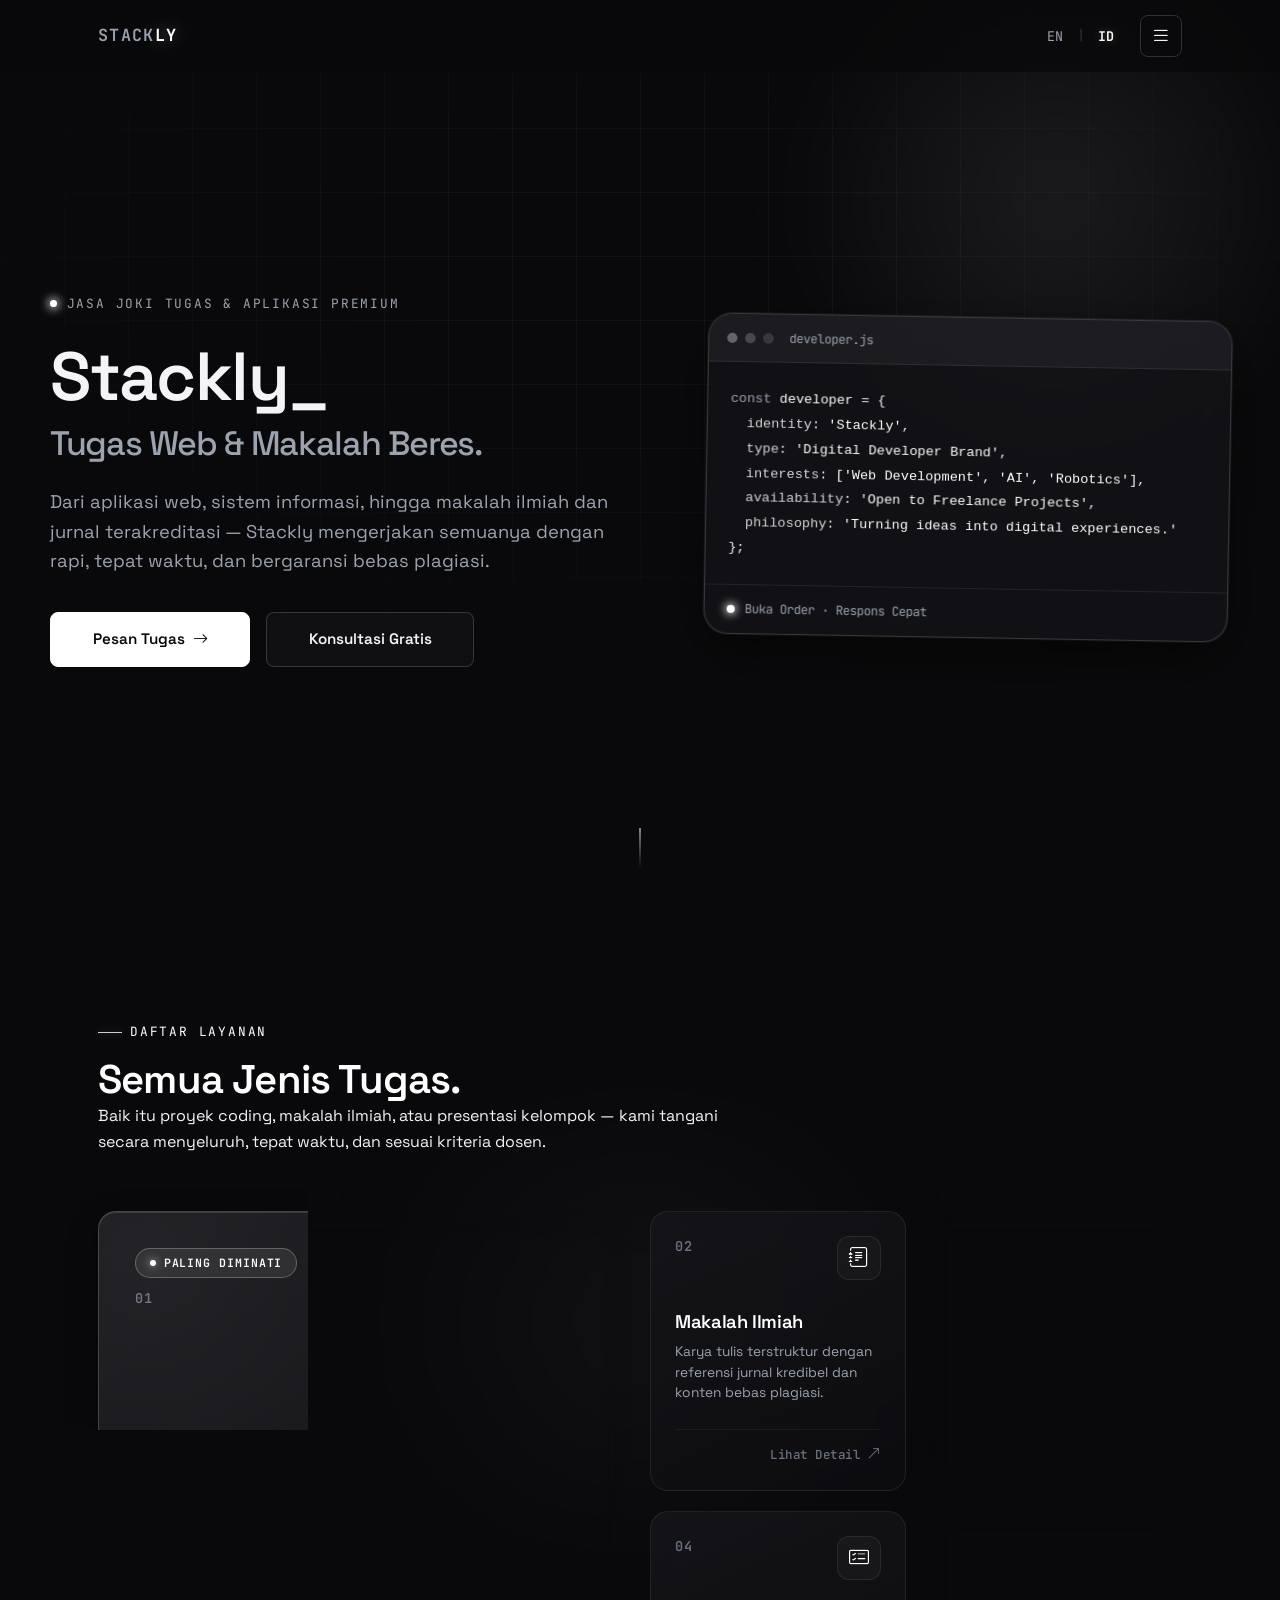
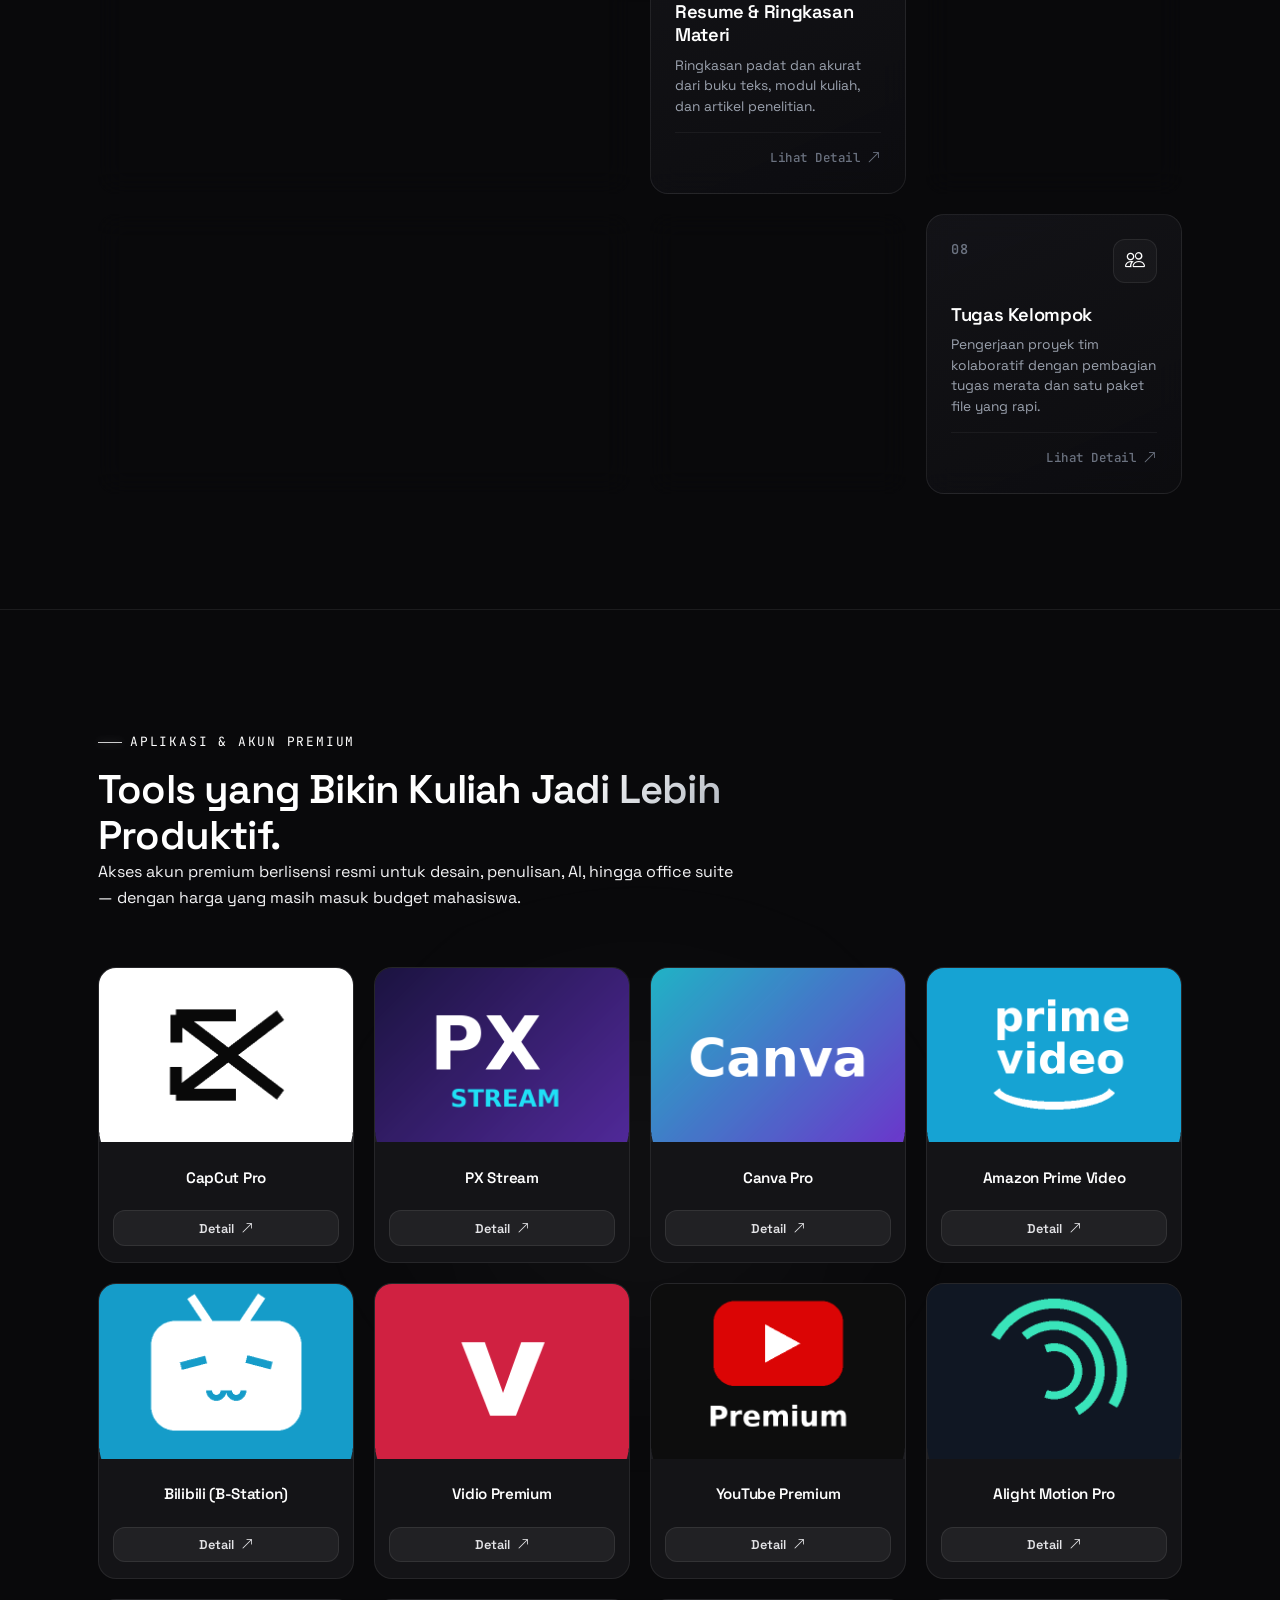
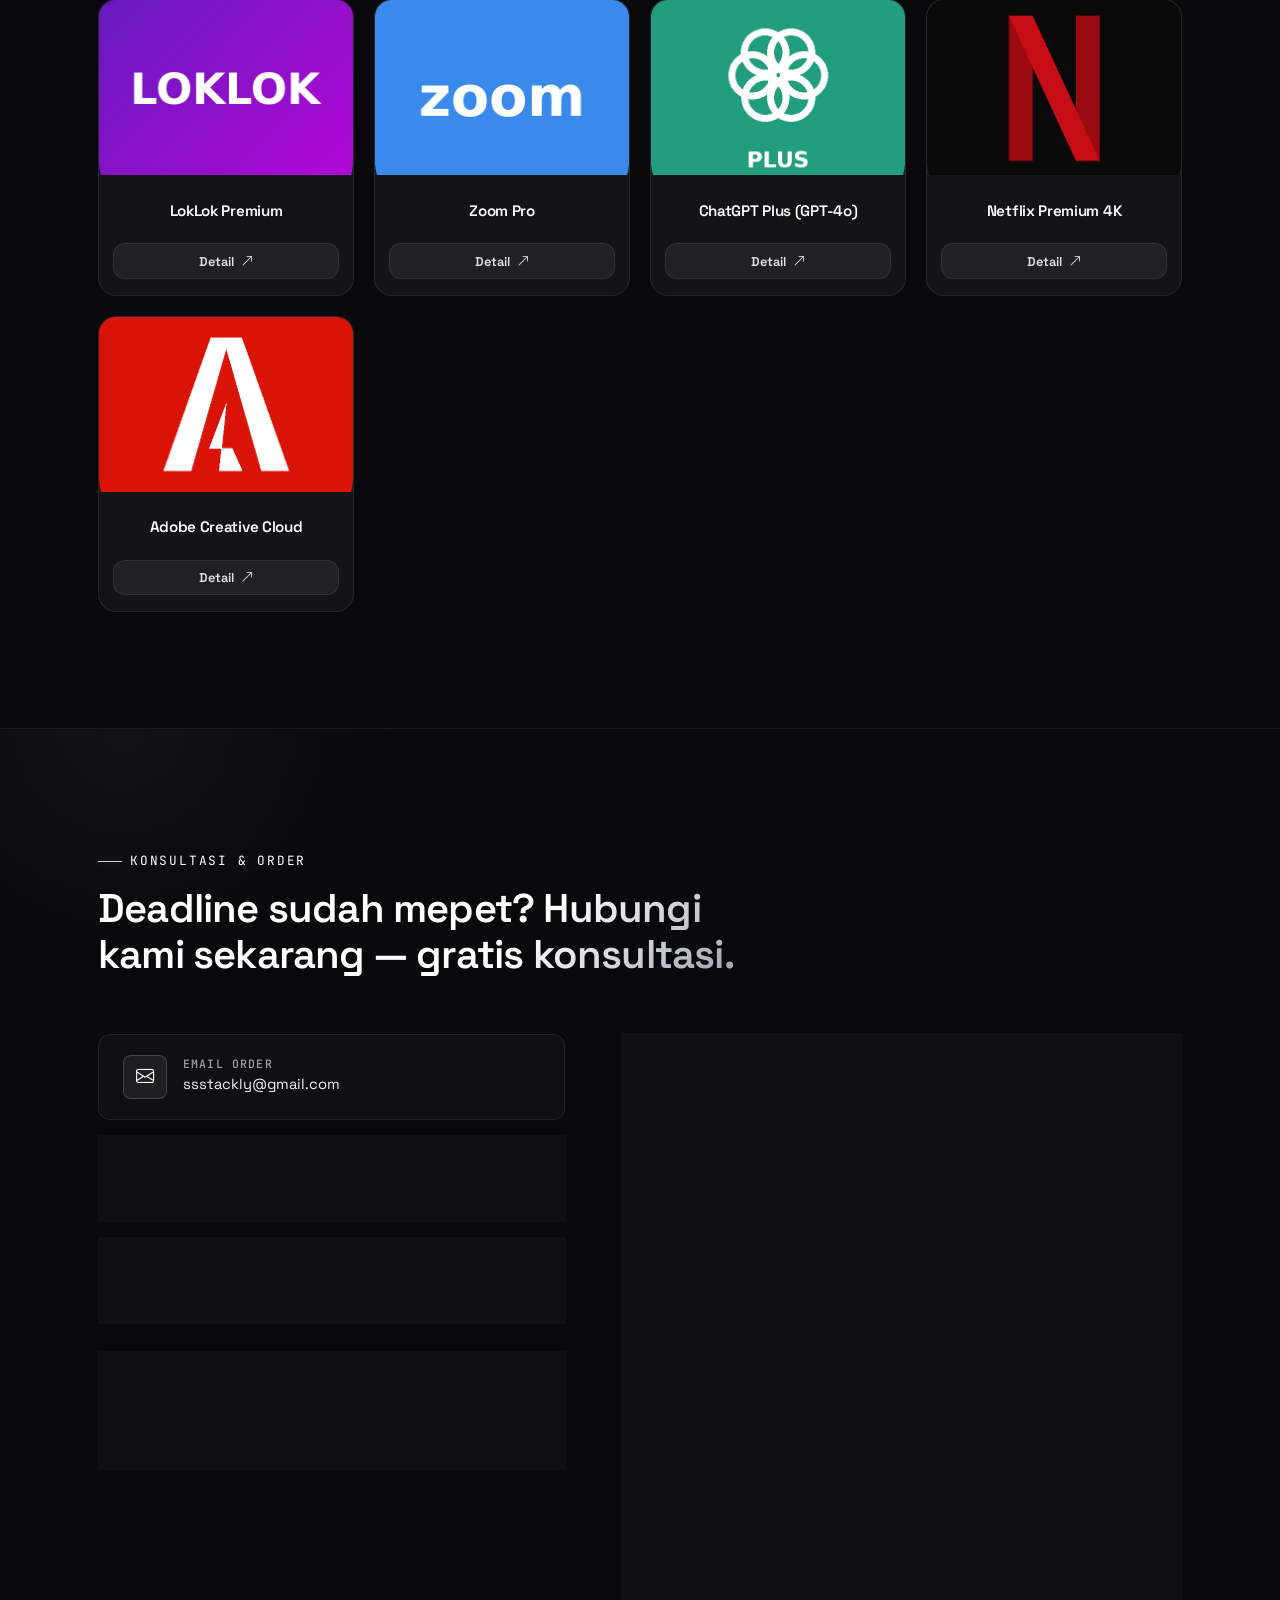
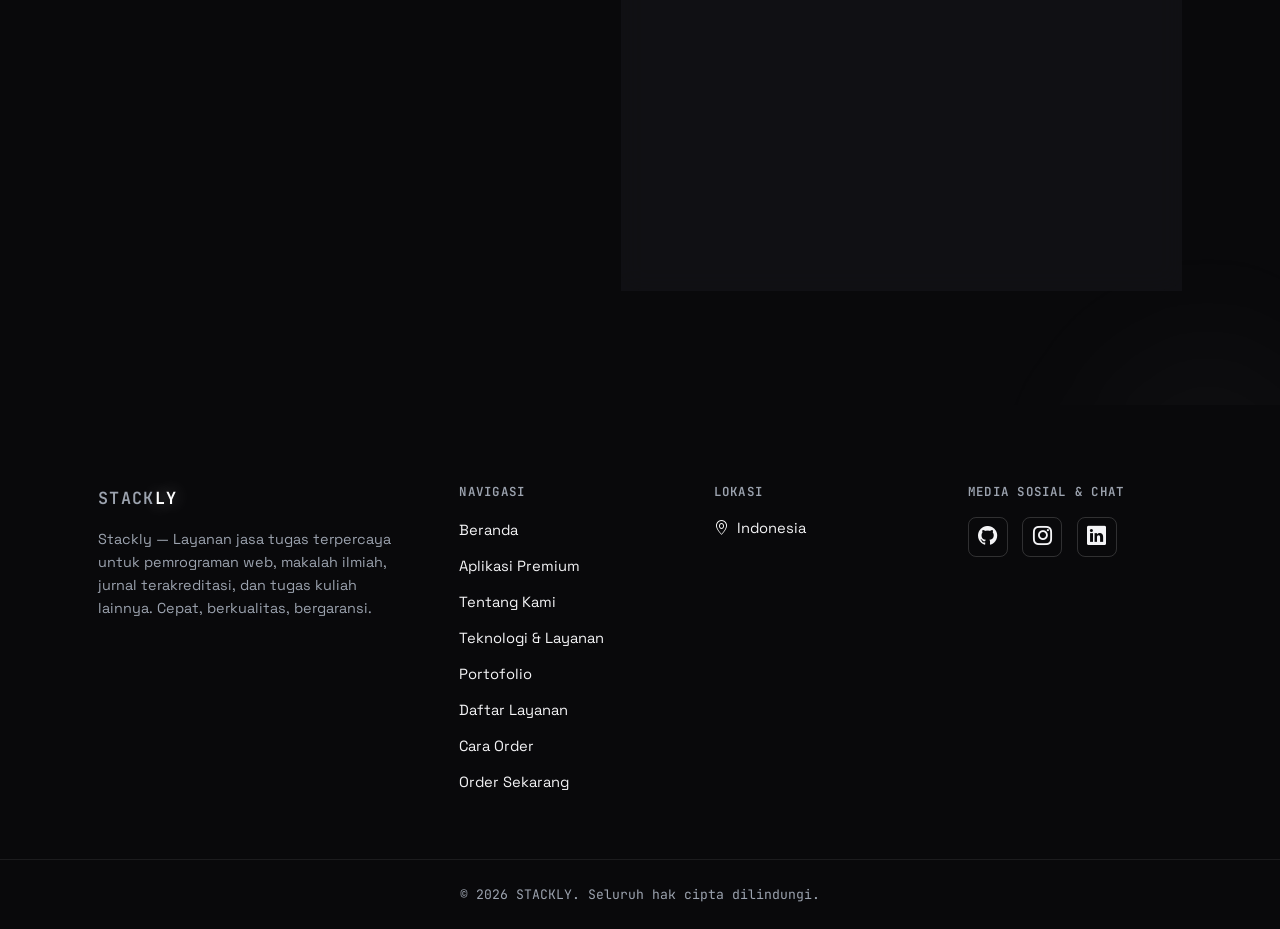
==== commit 182fd3df: "feat: add new digital products and application assets to catalog" ====
--- a/index.html
+++ b/index.html
@@ -372,10 +372,38 @@
 
         <div class="apps-grid">
 
-          <!-- 01. Canva Pro -->
+          <!-- 01. CapCut Pro -->
+          <article class="app-card reveal" data-app-id="capcut">
+            <div class="app-card__media">
+              <img src="assets/img/01_CapCut.png" alt="CapCut Pro" class="app-card__img" loading="lazy">
+            </div>
+            <div class="app-card__content">
+              <h3 class="app-card__name">CapCut Pro</h3>
+              <button type="button" class="app-card__detail-btn js-app-detail" data-app-id="capcut" aria-label="Lihat detail CapCut Pro">
+                <span data-i18n="apps.detailBtn">Detail</span>
+                <i class="bi bi-arrow-up-right" aria-hidden="true"></i>
+              </button>
+            </div>
+          </article>
+
+          <!-- 02. PX Stream -->
+          <article class="app-card reveal" data-app-id="pxstream">
+            <div class="app-card__media">
+              <img src="assets/img/02_PX_Stream.png" alt="PX Stream" class="app-card__img" loading="lazy">
+            </div>
+            <div class="app-card__content">
+              <h3 class="app-card__name">PX Stream</h3>
+              <button type="button" class="app-card__detail-btn js-app-detail" data-app-id="pxstream" aria-label="Lihat detail PX Stream">
+                <span data-i18n="apps.detailBtn">Detail</span>
+                <i class="bi bi-arrow-up-right" aria-hidden="true"></i>
+              </button>
+            </div>
+          </article>
+
+          <!-- 03. Canva Pro -->
           <article class="app-card reveal" data-app-id="canva">
             <div class="app-card__media">
-              <img src="assets/img/Canva.png" alt="Canva Pro banner" class="app-card__img" loading="lazy">
+              <img src="assets/img/03_Canva.png" alt="Canva Pro" class="app-card__img" loading="lazy">
             </div>
             <div class="app-card__content">
               <h3 class="app-card__name">Canva Pro</h3>
@@ -386,10 +414,108 @@
             </div>
           </article>
 
-          <!-- 02. ChatGPT Plus -->
+          <!-- 04. Amazon Prime Video -->
+          <article class="app-card reveal" data-app-id="primevideo">
+            <div class="app-card__media">
+              <img src="assets/img/04_Prime_Video.png" alt="Amazon Prime Video" class="app-card__img" loading="lazy">
+            </div>
+            <div class="app-card__content">
+              <h3 class="app-card__name">Amazon Prime Video</h3>
+              <button type="button" class="app-card__detail-btn js-app-detail" data-app-id="primevideo" aria-label="Lihat detail Amazon Prime Video">
+                <span data-i18n="apps.detailBtn">Detail</span>
+                <i class="bi bi-arrow-up-right" aria-hidden="true"></i>
+              </button>
+            </div>
+          </article>
+
+          <!-- 05. Bilibili (B-Station) -->
+          <article class="app-card reveal" data-app-id="bstation">
+            <div class="app-card__media">
+              <img src="assets/img/05_Bstation.png" alt="Bilibili B-Station" class="app-card__img" loading="lazy">
+            </div>
+            <div class="app-card__content">
+              <h3 class="app-card__name">Bilibili (B-Station)</h3>
+              <button type="button" class="app-card__detail-btn js-app-detail" data-app-id="bstation" aria-label="Lihat detail Bilibili">
+                <span data-i18n="apps.detailBtn">Detail</span>
+                <i class="bi bi-arrow-up-right" aria-hidden="true"></i>
+              </button>
+            </div>
+          </article>
+
+          <!-- 06. Vidio Premium -->
+          <article class="app-card reveal" data-app-id="vidio">
+            <div class="app-card__media">
+              <img src="assets/img/06_Vidio.png" alt="Vidio Premium" class="app-card__img" loading="lazy">
+            </div>
+            <div class="app-card__content">
+              <h3 class="app-card__name">Vidio Premium</h3>
+              <button type="button" class="app-card__detail-btn js-app-detail" data-app-id="vidio" aria-label="Lihat detail Vidio Premium">
+                <span data-i18n="apps.detailBtn">Detail</span>
+                <i class="bi bi-arrow-up-right" aria-hidden="true"></i>
+              </button>
+            </div>
+          </article>
+
+          <!-- 07. YouTube Premium -->
+          <article class="app-card reveal" data-app-id="youtube">
+            <div class="app-card__media">
+              <img src="assets/img/07_YouTube_Premium.png" alt="YouTube Premium" class="app-card__img" loading="lazy">
+            </div>
+            <div class="app-card__content">
+              <h3 class="app-card__name">YouTube Premium</h3>
+              <button type="button" class="app-card__detail-btn js-app-detail" data-app-id="youtube" aria-label="Lihat detail YouTube Premium">
+                <span data-i18n="apps.detailBtn">Detail</span>
+                <i class="bi bi-arrow-up-right" aria-hidden="true"></i>
+              </button>
+            </div>
+          </article>
+
+          <!-- 08. Alight Motion Pro -->
+          <article class="app-card reveal" data-app-id="alightmotion">
+            <div class="app-card__media">
+              <img src="assets/img/08_Alight_Motion.png" alt="Alight Motion Pro" class="app-card__img" loading="lazy">
+            </div>
+            <div class="app-card__content">
+              <h3 class="app-card__name">Alight Motion Pro</h3>
+              <button type="button" class="app-card__detail-btn js-app-detail" data-app-id="alightmotion" aria-label="Lihat detail Alight Motion Pro">
+                <span data-i18n="apps.detailBtn">Detail</span>
+                <i class="bi bi-arrow-up-right" aria-hidden="true"></i>
+              </button>
+            </div>
+          </article>
+
+          <!-- 09. LokLok Premium -->
+          <article class="app-card reveal" data-app-id="loklok">
+            <div class="app-card__media">
+              <img src="assets/img/09_LokLok.png" alt="LokLok Premium" class="app-card__img" loading="lazy">
+            </div>
+            <div class="app-card__content">
+              <h3 class="app-card__name">LokLok Premium</h3>
+              <button type="button" class="app-card__detail-btn js-app-detail" data-app-id="loklok" aria-label="Lihat detail LokLok Premium">
+                <span data-i18n="apps.detailBtn">Detail</span>
+                <i class="bi bi-arrow-up-right" aria-hidden="true"></i>
+              </button>
+            </div>
+          </article>
+
+          <!-- 10. Zoom Pro -->
+          <article class="app-card reveal" data-app-id="zoom">
+            <div class="app-card__media">
+              <img src="assets/img/10_Zoom.png" alt="Zoom Pro" class="app-card__img" loading="lazy">
+            </div>
+            <div class="app-card__content">
+              <h3 class="app-card__name">Zoom Pro</h3>
+              <button type="button" class="app-card__detail-btn js-app-detail" data-app-id="zoom" aria-label="Lihat detail Zoom Pro">
+                <span data-i18n="apps.detailBtn">Detail</span>
+                <i class="bi bi-arrow-up-right" aria-hidden="true"></i>
+              </button>
+            </div>
+          </article>
+
+          <!-- 11. ChatGPT Plus -->
           <article class="app-card reveal" data-app-id="chatgpt">
             <div class="app-card__media">
-              <img src="assets/img/ChatGPT_Plus.png" alt="ChatGPT Plus AI banner" class="app-card__img" loading="lazy">
+              <img src="assets/img/11_ChatGPT_Plus.png" alt="ChatGPT Plus GPT-4o" class="app-card__img" loading="lazy">
             </div>
             <div class="app-card__content">
               <h3 class="app-card__name">ChatGPT Plus (GPT-4o)</h3>
@@ -400,88 +526,28 @@
             </div>
           </article>
 
-          <!-- 03. Turnitin No Repo -->
-          <article class="app-card reveal" data-app-id="turnitin">
-            <div class="app-card__media">
-              <img src="https://images.unsplash.com/photo-1456513080510-7bf3a84b82f8?w=800&q=80&auto=format&fit=crop"
-                alt="Turnitin No Repository check" class="app-card__img" loading="lazy">
-            </div>
-            <div class="app-card__content">
-              <h3 class="app-card__name">Turnitin No Repo</h3>
-              <button type="button" class="app-card__detail-btn js-app-detail" data-app-id="turnitin" aria-label="Lihat detail Turnitin No Repo">
-                <span data-i18n="apps.detailBtn">Detail</span>
-                <i class="bi bi-arrow-up-right" aria-hidden="true"></i>
-              </button>
-            </div>
-          </article>
-
-          <!-- 04. Grammarly Premium -->
-          <article class="app-card reveal" data-app-id="grammarly">
-            <div class="app-card__media">
-              <img src="https://images.unsplash.com/photo-1455390582262-044cdead277a?w=800&q=80&auto=format&fit=crop"
-                alt="Grammarly Premium writing assistant" class="app-card__img" loading="lazy">
-            </div>
-            <div class="app-card__content">
-              <h3 class="app-card__name">Grammarly Premium</h3>
-              <button type="button" class="app-card__detail-btn js-app-detail" data-app-id="grammarly" aria-label="Lihat detail Grammarly Premium">
-                <span data-i18n="apps.detailBtn">Detail</span>
-                <i class="bi bi-arrow-up-right" aria-hidden="true"></i>
-              </button>
-            </div>
-          </article>
-
-          <!-- 05. Microsoft 365 Pro -->
-          <article class="app-card reveal" data-app-id="office365">
-            <div class="app-card__media">
-              <img src="https://images.unsplash.com/photo-1498050108023-c5249f4df085?w=800&q=80&auto=format&fit=crop"
-                alt="Microsoft 365 Office suite" class="app-card__img" loading="lazy">
-            </div>
-            <div class="app-card__content">
-              <h3 class="app-card__name">Microsoft 365 Pro</h3>
-              <button type="button" class="app-card__detail-btn js-app-detail" data-app-id="office365" aria-label="Lihat detail Microsoft 365 Pro">
-                <span data-i18n="apps.detailBtn">Detail</span>
-                <i class="bi bi-arrow-up-right" aria-hidden="true"></i>
-              </button>
-            </div>
-          </article>
-
-          <!-- 06. CapCut Pro -->
-          <article class="app-card reveal" data-app-id="capcut">
-            <div class="app-card__media">
-              <img src="assets/img/CapCut.png" alt="CapCut Pro video editor" class="app-card__img" loading="lazy">
-            </div>
-            <div class="app-card__content">
-              <h3 class="app-card__name">CapCut Pro</h3>
-              <button type="button" class="app-card__detail-btn js-app-detail" data-app-id="capcut" aria-label="Lihat detail CapCut Pro">
-                <span data-i18n="apps.detailBtn">Detail</span>
-                <i class="bi bi-arrow-up-right" aria-hidden="true"></i>
-              </button>
-            </div>
-          </article>
-
-          <!-- 07. Spotify Premium -->
-          <article class="app-card reveal" data-app-id="spotify">
-            <div class="app-card__media">
-              <img src="https://images.unsplash.com/photo-1511671782779-c97d3d27a1d4?w=800&q=80&auto=format&fit=crop"
-                alt="Spotify Premium music streaming" class="app-card__img" loading="lazy">
-            </div>
-            <div class="app-card__content">
-              <h3 class="app-card__name">Spotify Premium</h3>
-              <button type="button" class="app-card__detail-btn js-app-detail" data-app-id="spotify" aria-label="Lihat detail Spotify Premium">
-                <span data-i18n="apps.detailBtn">Detail</span>
-                <i class="bi bi-arrow-up-right" aria-hidden="true"></i>
-              </button>
-            </div>
-          </article>
-
-          <!-- 08. Netflix Premium 4K -->
+          <!-- 12. Netflix Premium 4K -->
           <article class="app-card reveal" data-app-id="netflix">
             <div class="app-card__media">
-              <img src="assets/img/Netflix.png" alt="Netflix Premium 4K streaming" class="app-card__img" loading="lazy">
+              <img src="assets/img/12_Netflix.png" alt="Netflix Premium 4K" class="app-card__img" loading="lazy">
             </div>
             <div class="app-card__content">
               <h3 class="app-card__name">Netflix Premium 4K</h3>
               <button type="button" class="app-card__detail-btn js-app-detail" data-app-id="netflix" aria-label="Lihat detail Netflix Premium 4K">
+                <span data-i18n="apps.detailBtn">Detail</span>
+                <i class="bi bi-arrow-up-right" aria-hidden="true"></i>
+              </button>
+            </div>
+          </article>
+
+          <!-- 13. Adobe Creative Cloud -->
+          <article class="app-card reveal" data-app-id="adobe">
+            <div class="app-card__media">
+              <img src="assets/img/13_Adobe.png" alt="Adobe Creative Cloud" class="app-card__img" loading="lazy">
+            </div>
+            <div class="app-card__content">
+              <h3 class="app-card__name">Adobe Creative Cloud</h3>
+              <button type="button" class="app-card__detail-btn js-app-detail" data-app-id="adobe" aria-label="Lihat detail Adobe Creative Cloud">
                 <span data-i18n="apps.detailBtn">Detail</span>
                 <i class="bi bi-arrow-up-right" aria-hidden="true"></i>
               </button>
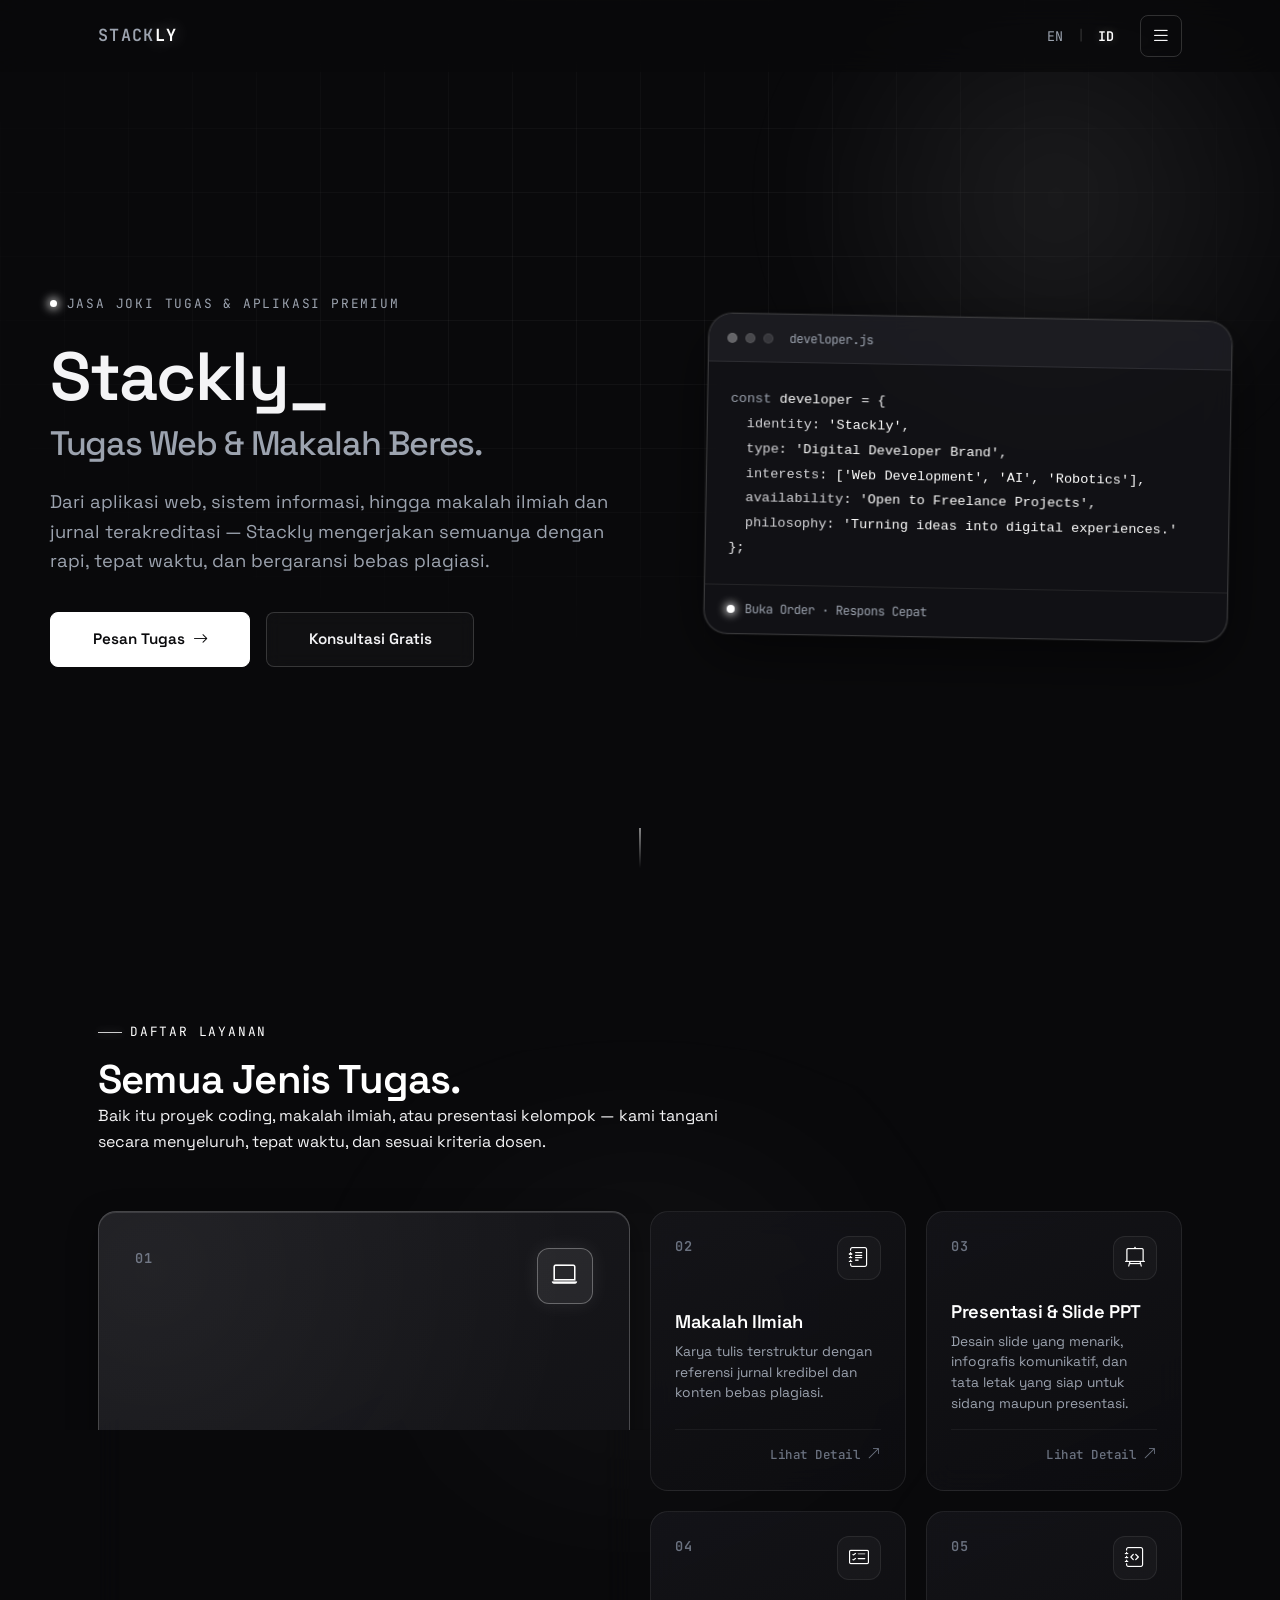
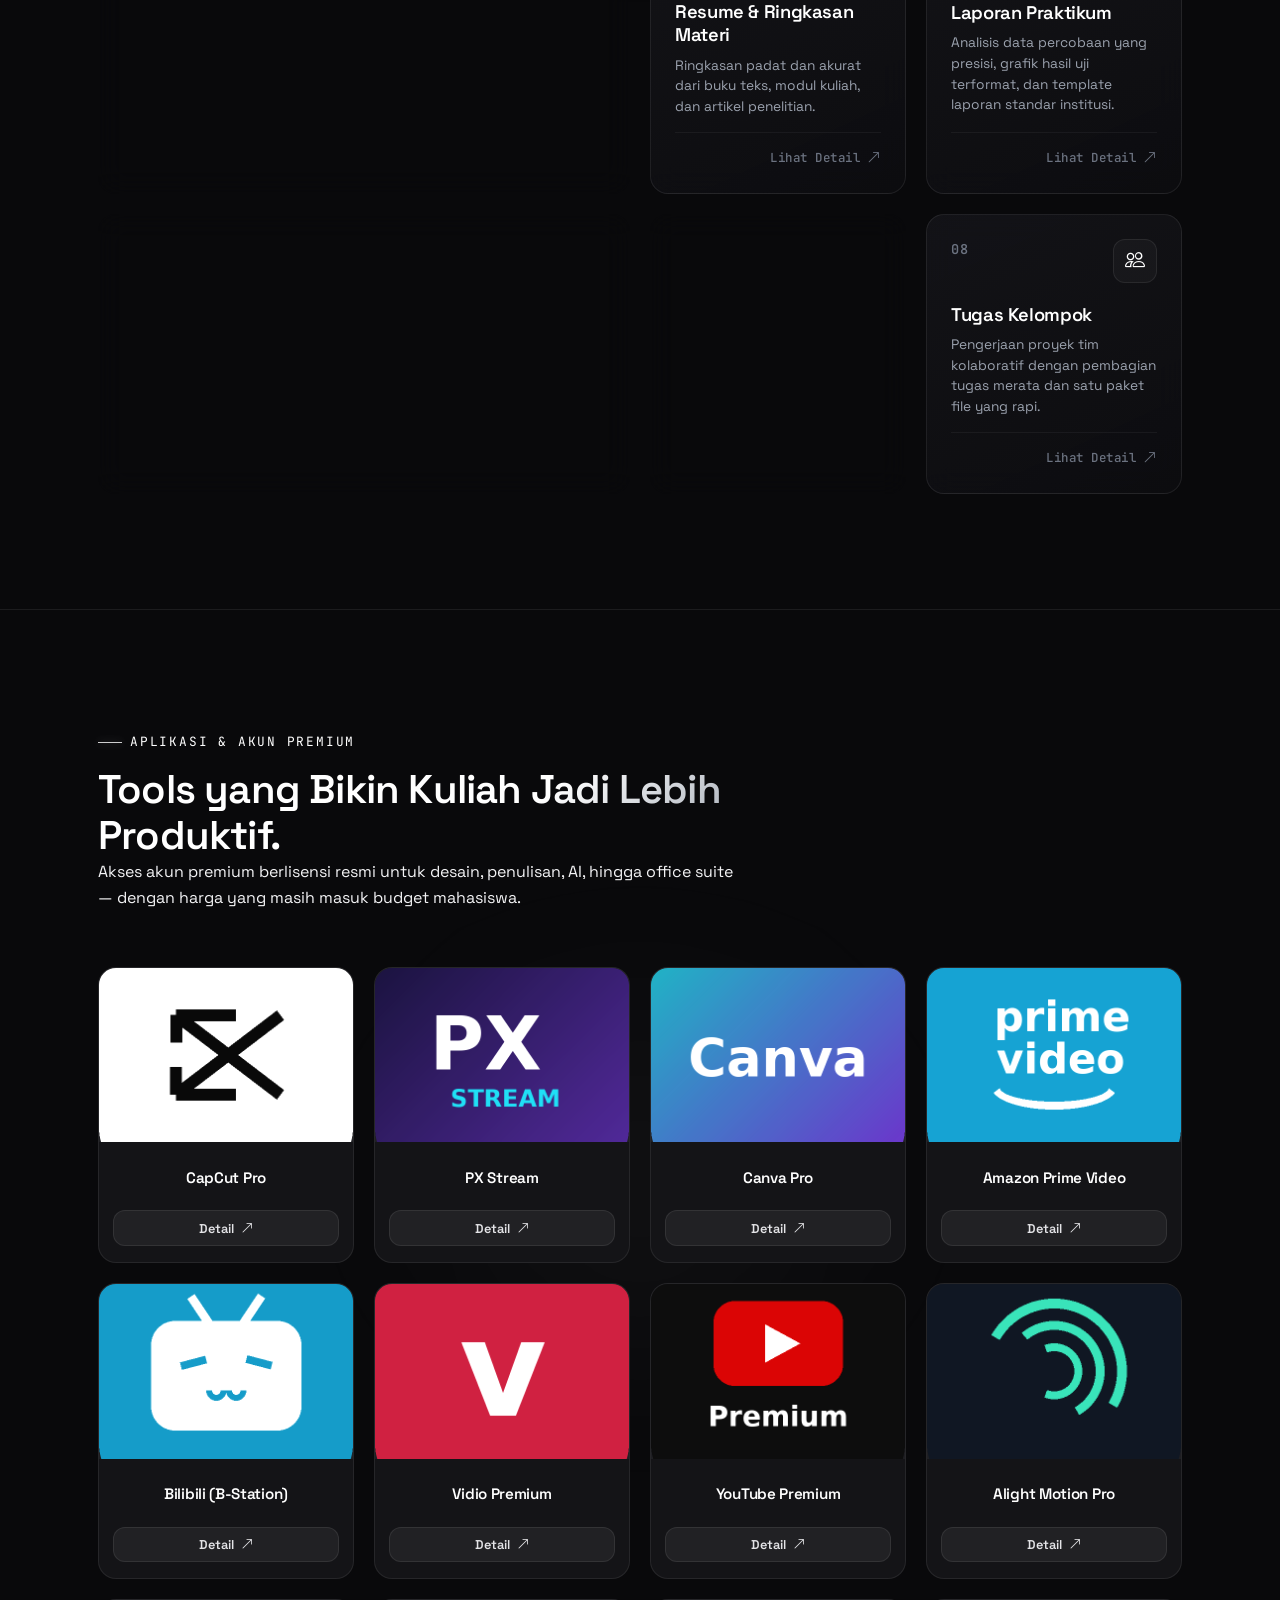
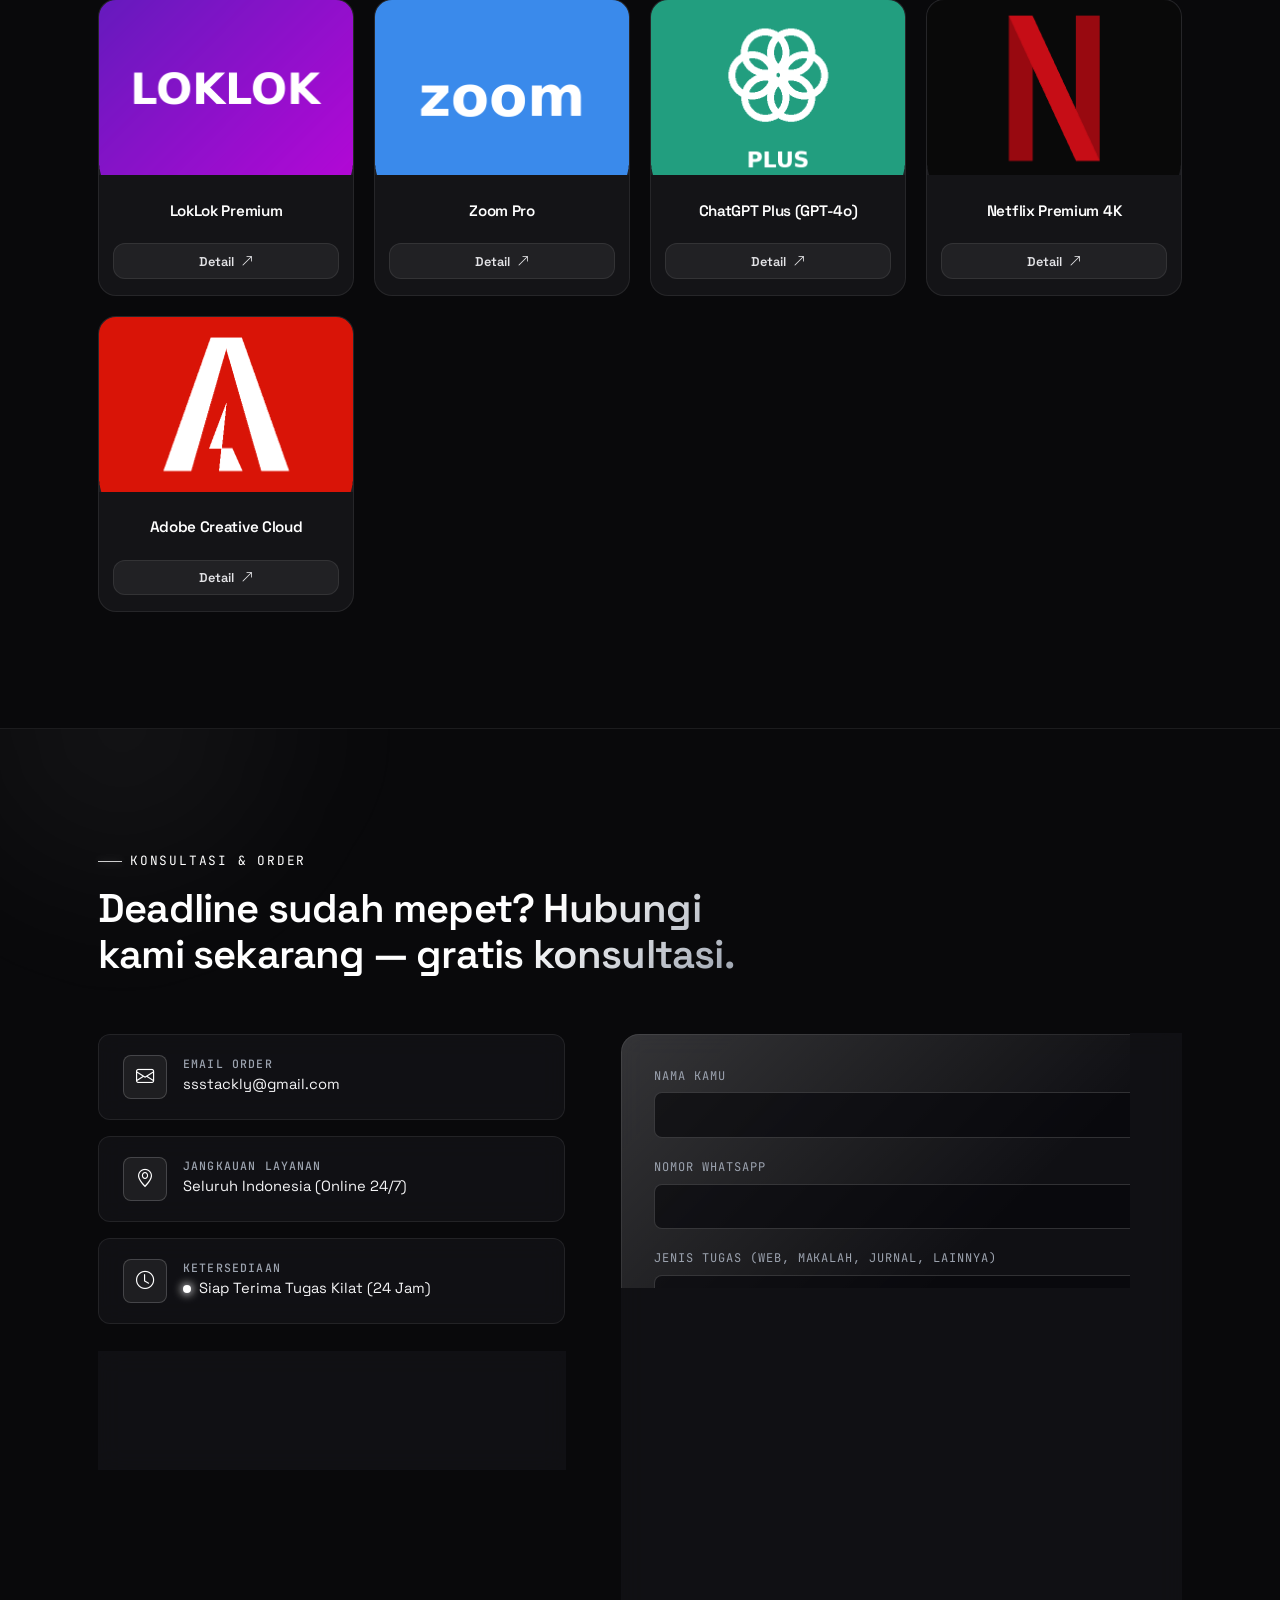
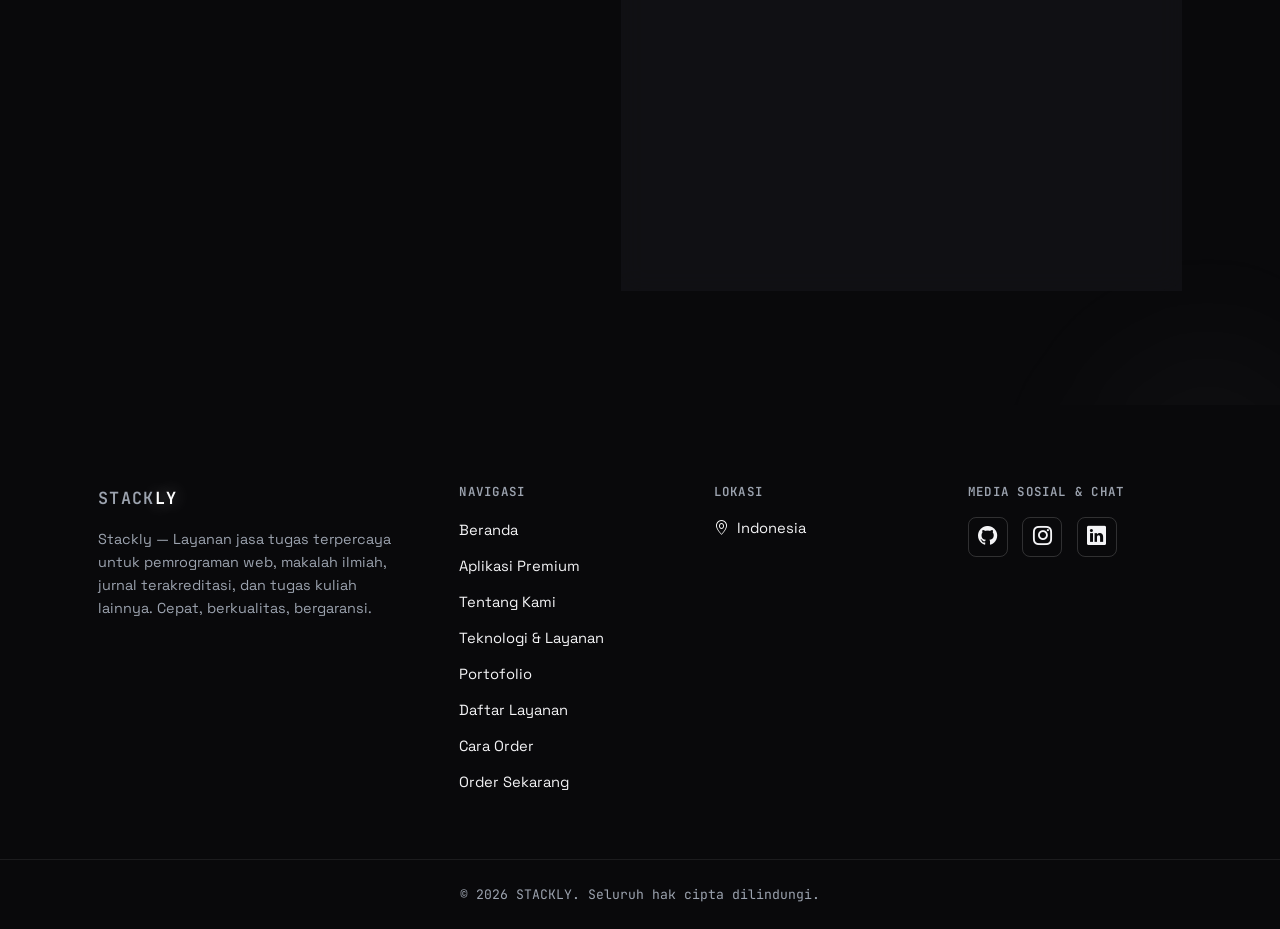
==== commit 5dc3ac07: "feat: update service badge translation and add VSCode settings for live server" ====
--- a/index.html
+++ b/index.html
@@ -1,33 +1,22 @@
 <!DOCTYPE html>
 <html lang="en">
-
 <head>
   <meta charset="UTF-8">
   <meta name="viewport" content="width=device-width, initial-scale=1.0">
   <title>STACKLY</title>
   <meta name="description" content="Portfolio of Rizqi, a Fullstack Developer building modern web applications.">
   <meta name="theme-color" content="#09090B">
-
-  <!-- Bootstrap Icons (icons only) -->
   <link rel="stylesheet" href="assets/icons/bootstrap-icons/bootstrap-icons.min.css">
-  <!-- Devicon (tech stack icons) -->
   <link rel="stylesheet" href="assets/icons/devicon/devicon.min.css">
-  <!-- Google Fonts -->
   <link rel="preconnect" href="https://fonts.googleapis.com">
   <link rel="preconnect" href="https://fonts.gstatic.com" crossorigin>
   <link
     href="https://fonts.googleapis.com/css2?family=Space+Grotesk:wght@400;500;600;700&family=JetBrains+Mono:wght@400;500;600&display=swap"
     rel="stylesheet">
-
   <link rel="stylesheet" href="css/style.css">
 </head>
-
 <body>
-
-  <!-- ===== SKIP LINK ===== -->
   <a href="#main-content" class="skip-link" data-i18n="a11y.skip">Skip to main content</a>
-
-  <!-- ===== NAVBAR ===== -->
   <header class="navbar" id="navbar">
     <div class="navbar__inner">
       <a href="#home" class="navbar__logo">
@@ -36,14 +25,12 @@
         <div>CK</div>
         <div class="logGreen logo-accent">LY</div>
       </a>
-
       <div class="navbar__right">
         <div class="lang-switch" rol1` e="group" aria-label="Language switcher">
           <button type="button" class="lang-switch__btn is-active" data-lang="en" aria-pressed="true">EN</button>
           <span class="lang-switch__divider" aria-hidden="true">|</span>
           <button type="button" class="lang-switch__btn" data-lang="id" aria-pressed="false">ID</button>
         </div>
-
         <button type="button" class="burger" id="burgerBtn" aria-label="Open menu" aria-expanded="false"
           aria-controls="navMenu">
           <i class="bi bi-list" id="burgerIcon" aria-hidden="true"></i>
@@ -51,8 +38,6 @@
       </div>
     </div>
   </header>
-
-  <!-- ===== NAV MENU (overlay panel, all breakpoints) ===== -->
   <div class="nav-overlay" id="navOverlay"></div>
   <nav class="nav-menu" id="navMenu" aria-label="Main navigation">
     <ul class="nav-menu__list">
@@ -72,31 +57,24 @@
           aria-hidden="true"></i></a>
     </div>
   </nav>
-
   <main id="main-content">
-
-    <!-- ===== HERO ===== -->
     <section id="home" class="hero">
       <div class="hero__bg" aria-hidden="true">
         <div class="hero__grid"></div>
         <div class="hero__glow"></div>
       </div>
-
       <div class="hero__inner">
         <div class="hero__content reveal">
           <p class="eyebrow">
             <span class="eyebrow__dot" aria-hidden="true"></span>
             <span data-i18n="hero.label">HELLO, I'M RIZQI</span>
           </p>
-
           <h1 class="hero__title">
             <span data-i18n="hero.title1">Fullstack Developer</span>
             <span class="hero__title-accent" data-i18n="hero.title2">building modern web experiences.</span>
           </h1>
-
           <p class="hero__desc" data-i18n="hero.desc">I build modern, responsive, and scalable web applications from
             frontend interfaces to backend systems.</p>
-
           <div class="hero__cta">
             <a href="#services" class="btn btn--primary">
               <span data-i18n="hero.cta1">View Projects</span>
@@ -107,7 +85,6 @@
             </a>
           </div>
         </div>
-
         <div class="hero__panel reveal" aria-hidden="true">
           <div class="code-card">
             <div class="code-card__head">
@@ -130,18 +107,14 @@
           </div>
         </div>
       </div>
-
       <a href="#premium-apps" class="scroll-cue" aria-label="Scroll to Premium Apps section">
         <span class="scroll-cue__line"></span>
       </a>
     </section>
-
-    <!-- ===== SERVICES / DAFTAR LAYANAN ===== -->
     <section id="services" class="section services">
       <div class="services__bg" aria-hidden="true">
         <div class="services__glow"></div>
       </div>
-
       <div class="section__inner">
         <div class="section-head reveal">
           <p class="section-eyebrow" data-i18n="services.eyebrow">Daftar Layanan</p>
@@ -150,31 +123,23 @@
             tinggi,
             transparan, cepat, dan bergaransi.</p>
         </div>
-
         <div class="service-bento">
-          <!-- 01. Jasa Pembuatan Website (Featured Card) -->
           <article class="service-card service-card--featured reveal" data-service-id="01" role="button" tabindex="0"
             aria-haspopup="dialog" aria-label="Lihat detail Jasa Pembuatan Website">
             <div class="service-card__ambient" aria-hidden="true"></div>
             <div class="service-card__top">
               <div class="service-card__header-left">
-                <span class="service-card__badge-featured">
-                  <span class="service-card__pulse-dot" aria-hidden="true"></span>
-                  <span data-i18n="services.featuredBadge">Featured Service</span>
-                </span>
                 <span class="service-card__num" aria-hidden="true">01</span>
               </div>
               <div class="service-card__icon-box">
                 <i class="bi bi-laptop" aria-hidden="true"></i>
               </div>
             </div>
-
             <div class="service-card__body">
               <h3 class="service-card__title" data-i18n="service1.title">Jasa Pembuatan Website</h3>
               <p class="service-card__tagline" data-i18n="service1.tagline">Pengembangan aplikasi web modern, landing
                 page,
                 sistem informasi, dan tugas web responsif fullstack.</p>
-
               <div class="service-card__chips">
                 <span class="service-chip">Fullstack</span>
                 <span class="service-chip">Responsive UI</span>
@@ -182,7 +147,6 @@
                 <span class="service-chip">Clean Code</span>
               </div>
             </div>
-
             <div class="service-card__footer">
               <span class="service-card__action">
                 <span data-i18n="services.detailCta">Lihat Detail</span>
@@ -190,8 +154,6 @@
               </span>
             </div>
           </article>
-
-          <!-- 02. Makalah -->
           <article class="service-card reveal" data-service-id="02" role="button" tabindex="0" aria-haspopup="dialog"
             aria-label="Lihat detail Makalah">
             <div class="service-card__ambient" aria-hidden="true"></div>
@@ -213,8 +175,6 @@
               </span>
             </div>
           </article>
-
-          <!-- 03. PPT / Presentasi -->
           <article class="service-card reveal" data-service-id="03" role="button" tabindex="0" aria-haspopup="dialog"
             aria-label="Lihat detail PPT / Presentasi">
             <div class="service-card__ambient" aria-hidden="true"></div>
@@ -236,8 +196,6 @@
               </span>
             </div>
           </article>
-
-          <!-- 04. Resume Materi -->
           <article class="service-card reveal" data-service-id="04" role="button" tabindex="0" aria-haspopup="dialog"
             aria-label="Lihat detail Resume Materi">
             <div class="service-card__ambient" aria-hidden="true"></div>
@@ -259,8 +217,6 @@
               </span>
             </div>
           </article>
-
-          <!-- 05. Laporan Praktikum -->
           <article class="service-card reveal" data-service-id="05" role="button" tabindex="0" aria-haspopup="dialog"
             aria-label="Lihat detail Laporan Praktikum">
             <div class="service-card__ambient" aria-hidden="true"></div>
@@ -282,8 +238,6 @@
               </span>
             </div>
           </article>
-
-          <!-- 06. Rangkuman Materi -->
           <article class="service-card service-card--wide reveal" data-service-id="06" role="button" tabindex="0"
             aria-haspopup="dialog" aria-label="Lihat detail Rangkuman Materi">
             <div class="service-card__ambient" aria-hidden="true"></div>
@@ -306,8 +260,6 @@
               </span>
             </div>
           </article>
-
-          <!-- 07. Tugas Individu -->
           <article class="service-card reveal" data-service-id="07" role="button" tabindex="0" aria-haspopup="dialog"
             aria-label="Lihat detail Tugas Individu">
             <div class="service-card__ambient" aria-hidden="true"></div>
@@ -330,8 +282,6 @@
               </span>
             </div>
           </article>
-
-          <!-- 08. Tugas Kelompok -->
           <article class="service-card reveal" data-service-id="08" role="button" tabindex="0" aria-haspopup="dialog"
             aria-label="Lihat detail Tugas Kelompok">
             <div class="service-card__ambient" aria-hidden="true"></div>
@@ -357,11 +307,8 @@
         </div>
       </div>
     </section>
-
-    <!-- ===== APLIKASI PREMIUM ===== -->
     <section id="premium-apps" class="section premium-apps">
       <div class="premium-apps__ambient" aria-hidden="true"></div>
-
       <div class="section__inner">
         <div class="section-head reveal">
           <p class="section-eyebrow" data-i18n="apps.eyebrow">Aplikasi & Akun Premium</p>
@@ -369,10 +316,7 @@
           <p class="section-desc" data-i18n="apps.desc">Akses akun premium resmi & legal untuk mempercepat pengerjaan
             tugas, riset jurnal, desain presentasi, dan skripsi dengan harga terjangkau mahasiswa.</p>
         </div>
-
         <div class="apps-grid">
-
-          <!-- 01. CapCut Pro -->
           <article class="app-card reveal" data-app-id="capcut">
             <div class="app-card__media">
               <img src="assets/img/01_CapCut.png" alt="CapCut Pro" class="app-card__img" loading="lazy">
@@ -385,8 +329,6 @@
               </button>
             </div>
           </article>
-
-          <!-- 02. PX Stream -->
           <article class="app-card reveal" data-app-id="pxstream">
             <div class="app-card__media">
               <img src="assets/img/02_PX_Stream.png" alt="PX Stream" class="app-card__img" loading="lazy">
@@ -399,8 +341,6 @@
               </button>
             </div>
           </article>
-
-          <!-- 03. Canva Pro -->
           <article class="app-card reveal" data-app-id="canva">
             <div class="app-card__media">
               <img src="assets/img/03_Canva.png" alt="Canva Pro" class="app-card__img" loading="lazy">
@@ -413,8 +353,6 @@
               </button>
             </div>
           </article>
-
-          <!-- 04. Amazon Prime Video -->
           <article class="app-card reveal" data-app-id="primevideo">
             <div class="app-card__media">
               <img src="assets/img/04_Prime_Video.png" alt="Amazon Prime Video" class="app-card__img" loading="lazy">
@@ -427,8 +365,6 @@
               </button>
             </div>
           </article>
-
-          <!-- 05. Bilibili (B-Station) -->
           <article class="app-card reveal" data-app-id="bstation">
             <div class="app-card__media">
               <img src="assets/img/05_Bstation.png" alt="Bilibili B-Station" class="app-card__img" loading="lazy">
@@ -441,8 +377,6 @@
               </button>
             </div>
           </article>
-
-          <!-- 06. Vidio Premium -->
           <article class="app-card reveal" data-app-id="vidio">
             <div class="app-card__media">
               <img src="assets/img/06_Vidio.png" alt="Vidio Premium" class="app-card__img" loading="lazy">
@@ -455,8 +389,6 @@
               </button>
             </div>
           </article>
-
-          <!-- 07. YouTube Premium -->
           <article class="app-card reveal" data-app-id="youtube">
             <div class="app-card__media">
               <img src="assets/img/07_YouTube_Premium.png" alt="YouTube Premium" class="app-card__img" loading="lazy">
@@ -469,8 +401,6 @@
               </button>
             </div>
           </article>
-
-          <!-- 08. Alight Motion Pro -->
           <article class="app-card reveal" data-app-id="alightmotion">
             <div class="app-card__media">
               <img src="assets/img/08_Alight_Motion.png" alt="Alight Motion Pro" class="app-card__img" loading="lazy">
@@ -483,8 +413,6 @@
               </button>
             </div>
           </article>
-
-          <!-- 09. LokLok Premium -->
           <article class="app-card reveal" data-app-id="loklok">
             <div class="app-card__media">
               <img src="assets/img/09_LokLok.png" alt="LokLok Premium" class="app-card__img" loading="lazy">
@@ -497,8 +425,6 @@
               </button>
             </div>
           </article>
-
-          <!-- 10. Zoom Pro -->
           <article class="app-card reveal" data-app-id="zoom">
             <div class="app-card__media">
               <img src="assets/img/10_Zoom.png" alt="Zoom Pro" class="app-card__img" loading="lazy">
@@ -511,8 +437,6 @@
               </button>
             </div>
           </article>
-
-          <!-- 11. ChatGPT Plus -->
           <article class="app-card reveal" data-app-id="chatgpt">
             <div class="app-card__media">
               <img src="assets/img/11_ChatGPT_Plus.png" alt="ChatGPT Plus GPT-4o" class="app-card__img" loading="lazy">
@@ -525,8 +449,6 @@
               </button>
             </div>
           </article>
-
-          <!-- 12. Netflix Premium 4K -->
           <article class="app-card reveal" data-app-id="netflix">
             <div class="app-card__media">
               <img src="assets/img/12_Netflix.png" alt="Netflix Premium 4K" class="app-card__img" loading="lazy">
@@ -539,8 +461,6 @@
               </button>
             </div>
           </article>
-
-          <!-- 13. Adobe Creative Cloud -->
           <article class="app-card reveal" data-app-id="adobe">
             <div class="app-card__media">
               <img src="assets/img/13_Adobe.png" alt="Adobe Creative Cloud" class="app-card__img" loading="lazy">
@@ -553,12 +473,9 @@
               </button>
             </div>
           </article>
-
         </div>
       </div>
     </section>
-
-    <!-- ===== CONTACT ===== -->
     <section id="contact" class="section contact">
       <div class="contact__bg" aria-hidden="true">
         <div class="contact__glow contact__glow--1"></div>
@@ -569,9 +486,7 @@
           <p class="section-eyebrow" data-i18n="contact.eyebrow">Get In Touch</p>
           <h2 class="section-title" data-i18n="contact.title">Let's work together on your next project.</h2>
         </div>
-
         <div class="contact__grid">
-          <!-- Contact Info Cards -->
           <div class="contact__info reveal">
             <div class="contact-info-card">
               <div class="contact-info-card__icon">
@@ -582,7 +497,6 @@
                 <a href="mailto:rizqi@example.com" class="contact-info-card__value">ssstackly@gmail.com</a>
               </div>
             </div>
-
             <div class="contact-info-card">
               <div class="contact-info-card__icon">
                 <i class="bi bi-geo-alt" aria-hidden="true"></i>
@@ -592,7 +506,6 @@
                 <p class="contact-info-card__value" data-i18n="contact.locationValue">Probolinggo, Indonesia</p>
               </div>
             </div>
-
             <div class="contact-info-card">
               <div class="contact-info-card__icon">
                 <i class="bi bi-clock" aria-hidden="true"></i>
@@ -605,7 +518,6 @@
                 </p>
               </div>
             </div>
-
             <div class="contact__socials">
               <h3 data-i18n="contact.socialLabel">Connect with me</h3>
               <div class="contact__socials-list">
@@ -620,8 +532,6 @@
               </div>
             </div>
           </div>
-
-          <!-- Contact Form -->
           <form action="https://formspree.io/f/myeereoq" method="POST" class="contact-form reveal" id="contactForm"
             novalidate>
             <div class="contact-form__group">
@@ -629,26 +539,21 @@
               <input type="text" id="contactName" name="name" required autocomplete="name" placeholder="" />
               <span class="contact-form__focus-line" aria-hidden="true"></span>
             </div>
-
             <div class="contact-form__group">
               <label for="contactEmail" data-i18n="contact.emailInputLabel">Your Email</label>
               <input type="email" id="contactEmail" name="email" required autocomplete="email" placeholder="" />
               <span class="contact-form__focus-line" aria-hidden="true"></span>
             </div>
-
             <div class="contact-form__group">
               <label for="contactSubject" data-i18n="contact.subjectLabel">Subject</label>
               <input type="text" id="contactSubject" name="subject" required placeholder="" />
               <span class="contact-form__focus-line" aria-hidden="true"></span>
             </div>
-
             <div class="contact-form__group">
               <label for="contactMessage" data-i18n="contact.messageLabel">Message</label>
               <textarea id="contactMessage" name="message" rows="5" required placeholder=""></textarea>
               <span class="contact-form__focus-line" aria-hidden="true"></span>
             </div>
-
-            <!-- Print & Delivery (Jasa Cetak dan Antar) -->
             <div class="contact-form__group contact-print-delivery">
               <div class="contact-print-delivery__header">
                 <div class="contact-print-delivery__title-row">
@@ -659,30 +564,24 @@
                   Layanan ini hanya untuk pelanggan yang membutuhkan dokumen fisik (seperti makalah, laporan, skripsi). Pemesanan aplikasi premium (Canva Pro, ChatGPT, dll.) dan layanan digital lainnya tidak memerlukan jasa cetak.
                 </p>
               </div>
-
-              <!-- Pilihan Ya / Tidak (Default: Tidak) -->
               <div class="contact-print-options" role="radiogroup" aria-label="Pilihan Jasa Cetak & Antar">
                 <label class="contact-print-option is-active" id="labelPrintNo">
                   <input type="radio" name="print_delivery" id="printDeliveryNo" value="Tidak" checked>
                   <span class="contact-print-option__indicator" aria-hidden="true"></span>
                   <span class="contact-print-option__text" data-i18n="contact.printDeliveryNo">Tidak (Hanya File Digital)</span>
                 </label>
-
                 <label class="contact-print-option" id="labelPrintYes">
                   <input type="radio" name="print_delivery" id="printDeliveryYes" value="Ya">
                   <span class="contact-print-option__indicator" aria-hidden="true"></span>
                   <span class="contact-print-option__text" data-i18n="contact.printDeliveryYes">Ya (Cetak & Antar Fisik)</span>
                 </label>
               </div>
-
-              <!-- Kolom Tambahan (Alamat Pengantaran & Kebutuhan Cetak) - Tersembunyi saat 'Tidak' -->
               <div class="contact-print-fields" id="printDeliveryFields" aria-hidden="true" style="display: none;">
                 <div class="contact-form__group contact-print-fields__item">
                   <label for="deliveryAddress" data-i18n="contact.deliveryAddressLabel">Alamat Pengantaran Dokumen</label>
                   <textarea id="deliveryAddress" name="delivery_address" rows="2" placeholder="Masukkan alamat lengkap pengantaran (Nama jalan, no rumah/kos, kecamatan, kota/kabupaten)..." data-i18n-placeholder="contact.deliveryAddressPlaceholder"></textarea>
                   <span class="contact-form__focus-line" aria-hidden="true"></span>
                 </div>
-
                 <div class="contact-form__group contact-print-fields__item">
                   <label for="printSpecs" data-i18n="contact.printSpecsLabel">Kebutuhan & Spesifikasi Cetak</label>
                   <textarea id="printSpecs" name="print_specs" rows="2" placeholder="Contoh: Jumlah rangkap/eksemplar, jenis jilid (soft/hard cover/lakban), cetak warna/hitam-putih, ukuran kertas (A4/F4)..." data-i18n-placeholder="contact.printSpecsPlaceholder"></textarea>
@@ -690,21 +589,16 @@
                 </div>
               </div>
             </div>
-
             <button type="submit" class="btn btn--primary contact-form__submit">
               <span data-i18n="contact.send">Send Message</span>
               <i class="bi bi-send" aria-hidden="true"></i>
             </button>
-
             <div class="contact-form__status" id="formStatus" aria-live="polite"></div>
           </form>
         </div>
       </div>
     </section>
-
   </main>
-
-  <!-- ===== FOOTER ===== -->
   <footer class="footer" id="footer">
     <div class="footer__inner">
       <div class="footer__col footer__col--brand">
@@ -717,7 +611,6 @@
         <p class="footer__desc" data-i18n="footer.desc">Layanan joki tugas terpercaya untuk pemrograman web, pembuatan
           makalah ilmiah, jurnal terakreditasi, dan tugas kuliah lainnya. Cepat, berkualitas, dan bergaransi.</p>
       </div>
-
       <div class="footer__col">
         <h4 class="footer__heading" data-i18n="footer.nav">Navigation</h4>
         <ul class="footer__list">
@@ -731,13 +624,11 @@
           <li><a href="#contact" data-i18n="nav.contact">Contact</a></li>
         </ul>
       </div>
-
       <div class="footer__col">
         <h4 class="footer__heading" data-i18n="footer.location">Location</h4>
         <p class="footer__location"><i class="bi bi-geo-alt" aria-hidden="true"></i> <span
             data-i18n="footer.locationValue">Indonesia</span></p>
       </div>
-
       <div class="footer__col">
         <h4 class="footer__heading" data-i18n="footer.social">Social Media</h4>
         <div class="footer__socials">
@@ -750,25 +641,18 @@
         </div>
       </div>
     </div>
-
     <div class="footer__bottom">
       <p data-i18n="footer.copyright">© 2026 Rizqi. All rights reserved.</p>
     </div>
   </footer>
-
-  <!-- ===== SERVICE DETAIL MODAL ===== -->
   <div class="service-modal-backdrop" id="serviceModalBackdrop" role="dialog" aria-modal="true"
     aria-labelledby="serviceModalTitle" aria-hidden="true">
     <div class="service-modal" id="serviceModalDialog">
       <div class="service-modal__glow" aria-hidden="true"></div>
-
-      <!-- Close button -->
       <button type="button" class="service-modal__close" id="serviceModalCloseBtn" aria-label="Tutup modal detail">
         <i class="bi bi-x-lg" aria-hidden="true"></i>
       </button>
-
       <div class="service-modal__inner">
-        <!-- Modal Head -->
         <div class="service-modal__head">
           <div class="service-modal__meta">
             <span class="service-modal__num" id="serviceModalNum">01</span>
@@ -779,32 +663,23 @@
           <h3 class="service-modal__title" id="serviceModalTitle">Jasa Pembuatan Website</h3>
           <p class="service-modal__desc" id="serviceModalDesc">Deskripsi layanan</p>
         </div>
-
-        <!-- Modal Body Content -->
         <div class="service-modal__body">
-          <!-- Section 1: Cakupan Layanan -->
           <div class="service-modal__block">
             <h4 class="service-modal__subtitle">
               <i class="bi bi-check2-circle" aria-hidden="true"></i>
               <span data-i18n="modal.scopeTitle">Cakupan Layanan</span>
             </h4>
             <ul class="service-modal__list" id="serviceModalScopeList">
-              <!-- populated dynamically by JS -->
             </ul>
           </div>
-
-          <!-- Section 2: Informasi / Kebutuhan Pemesan -->
           <div class="service-modal__block">
             <h4 class="service-modal__subtitle">
               <i class="bi bi-card-checklist" aria-hidden="true"></i>
               <span data-i18n="modal.requirementsTitle">Informasi & Kebutuhan Pemesan</span>
             </h4>
             <div class="service-modal__req-grid" id="serviceModalReqGrid">
-              <!-- populated dynamically by JS -->
-            </div>
-          </div>
-
-          <!-- Section 3: Info Harga & Estimasi Pengerjaan -->
+            </div>
+          </div>
           <div class="service-modal__advisory-grid">
             <div class="service-modal__advisory-card">
               <div class="service-modal__advisory-icon">
@@ -816,7 +691,6 @@
                   dan estimasi</p>
               </div>
             </div>
-
             <div class="service-modal__advisory-card">
               <div class="service-modal__advisory-icon">
                 <i class="bi bi-stopwatch" aria-hidden="true"></i>
@@ -829,8 +703,6 @@
             </div>
           </div>
         </div>
-
-        <!-- Modal Footer / Order CTA -->
         <div class="service-modal__footer">
           <div class="service-modal__footer-info">
             <i class="bi bi-shield-check" aria-hidden="true"></i>
@@ -844,20 +716,14 @@
       </div>
     </div>
   </div>
-
-  <!-- ===== APLIKASI PREMIUM DETAIL MODAL ===== -->
   <div class="app-modal-backdrop" id="appModalBackdrop" role="dialog" aria-modal="true"
     aria-labelledby="appModalTitle" aria-hidden="true">
     <div class="app-modal" id="appModalDialog">
       <div class="app-modal__glow" aria-hidden="true"></div>
-
-      <!-- Close button -->
       <button type="button" class="app-modal__close" id="appModalCloseBtn" aria-label="Tutup modal detail aplikasi">
         <i class="bi bi-x-lg" aria-hidden="true"></i>
       </button>
-
       <div class="app-modal__inner">
-        <!-- Modal Media / Preview Banner -->
         <div class="app-modal__media">
           <img src="" alt="" class="app-modal__img" id="appModalImg">
           <div class="app-modal__badge-row">
@@ -868,31 +734,22 @@
             <span class="app-card__type" id="appModalType">Desain</span>
           </div>
         </div>
-
-        <!-- Modal Body Content -->
         <div class="app-modal__body">
           <div class="app-modal__head">
             <span class="app-modal__cat" id="appModalCat">Desain & PPT</span>
             <h3 class="app-modal__title" id="appModalTitle">Canva Pro</h3>
           </div>
-
-          <!-- Section: Deskripsi & Informasi Aplikasi -->
           <div class="app-modal__block">
             <p class="app-modal__desc" id="appModalDesc">Akses Canva Pro...</p>
           </div>
-
-          <!-- Section: Fitur & Keunggulan Layanan -->
           <div class="app-modal__block">
             <h4 class="app-modal__subtitle">
               <i class="bi bi-stars" aria-hidden="true"></i>
               <span data-i18n="apps.modalFeaturesTitle">Fitur & Keunggulan Layanan</span>
             </h4>
             <div class="app-modal__tags" id="appModalTags">
-              <!-- populated dynamically by JS -->
-            </div>
-          </div>
-
-          <!-- Section: Harga & Tombol Order -->
+            </div>
+          </div>
           <div class="app-modal__footer">
             <div class="app-modal__price-box">
               <span class="app-modal__price-label" data-i18n="apps.priceFrom">Mulai dari</span>
@@ -910,8 +767,6 @@
       </div>
     </div>
   </div>
-
   <script src="js/script.js"></script>
 </body>
-
 </html>
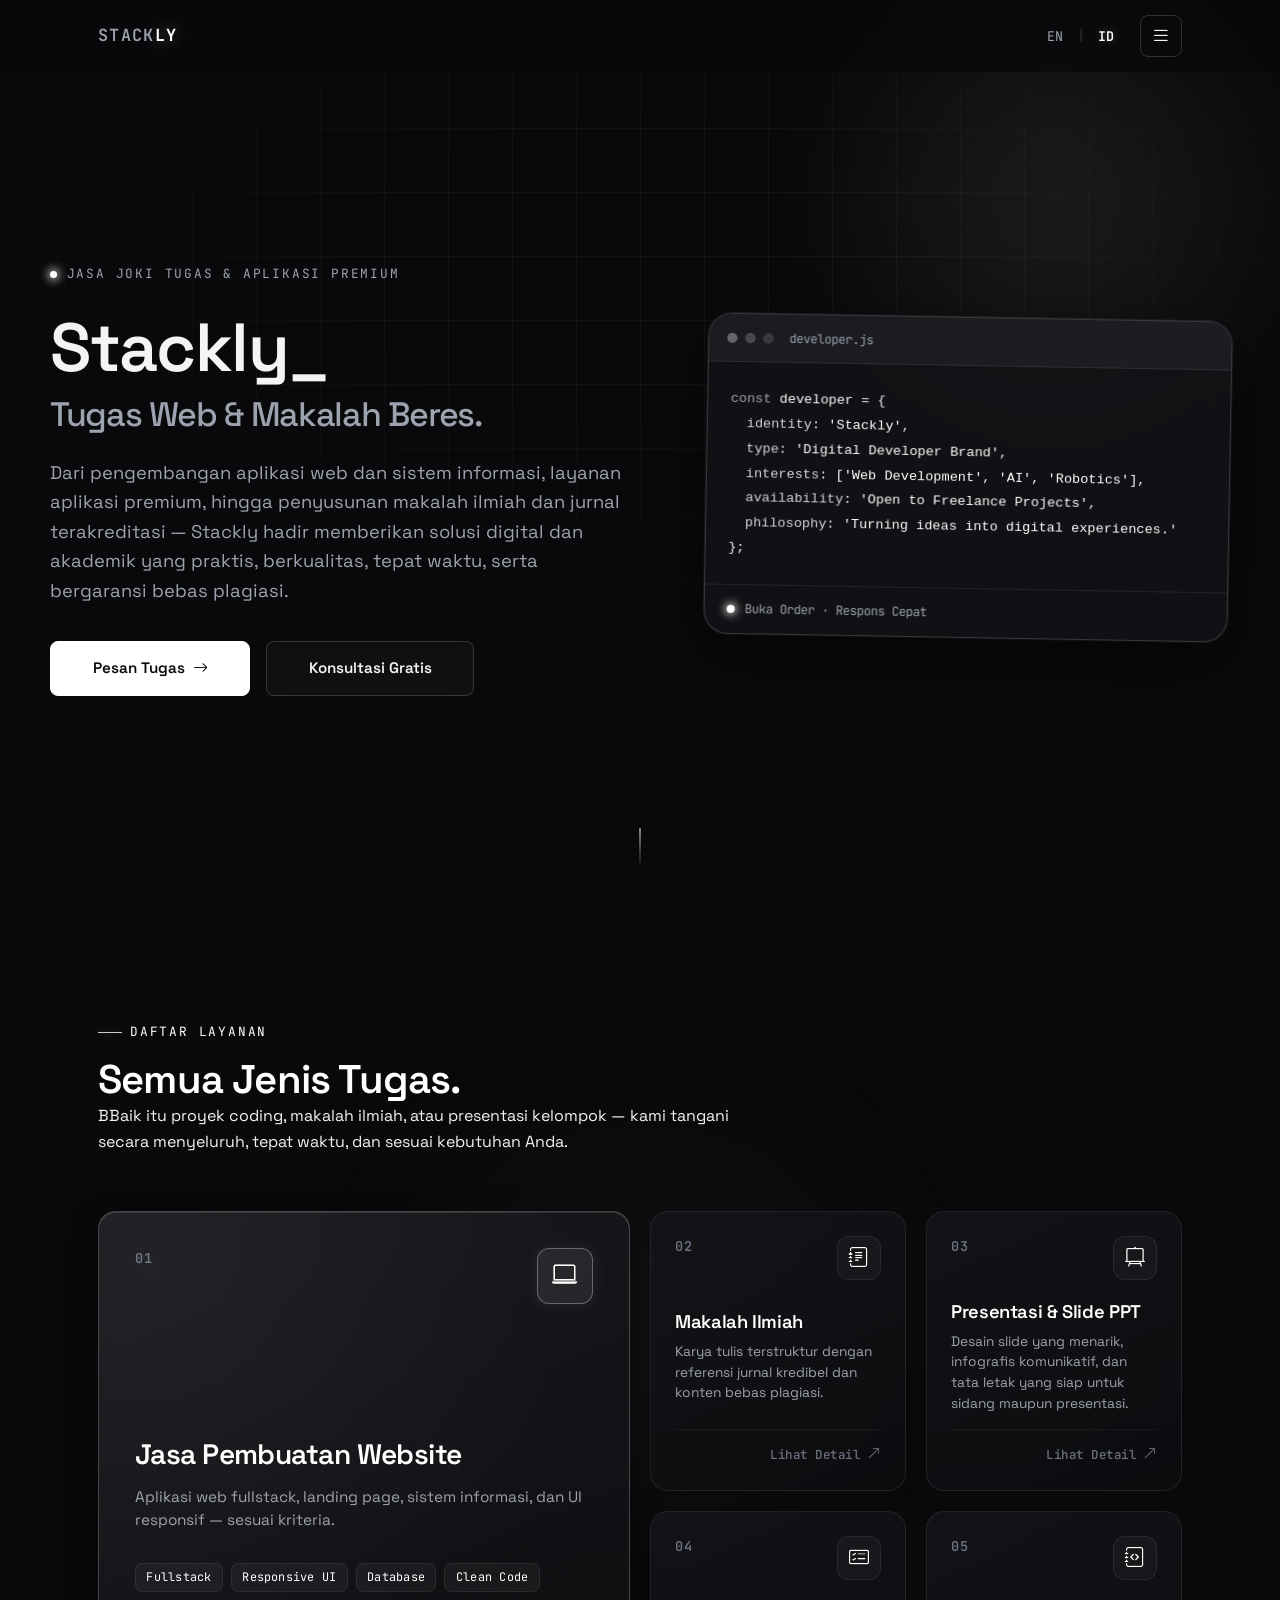
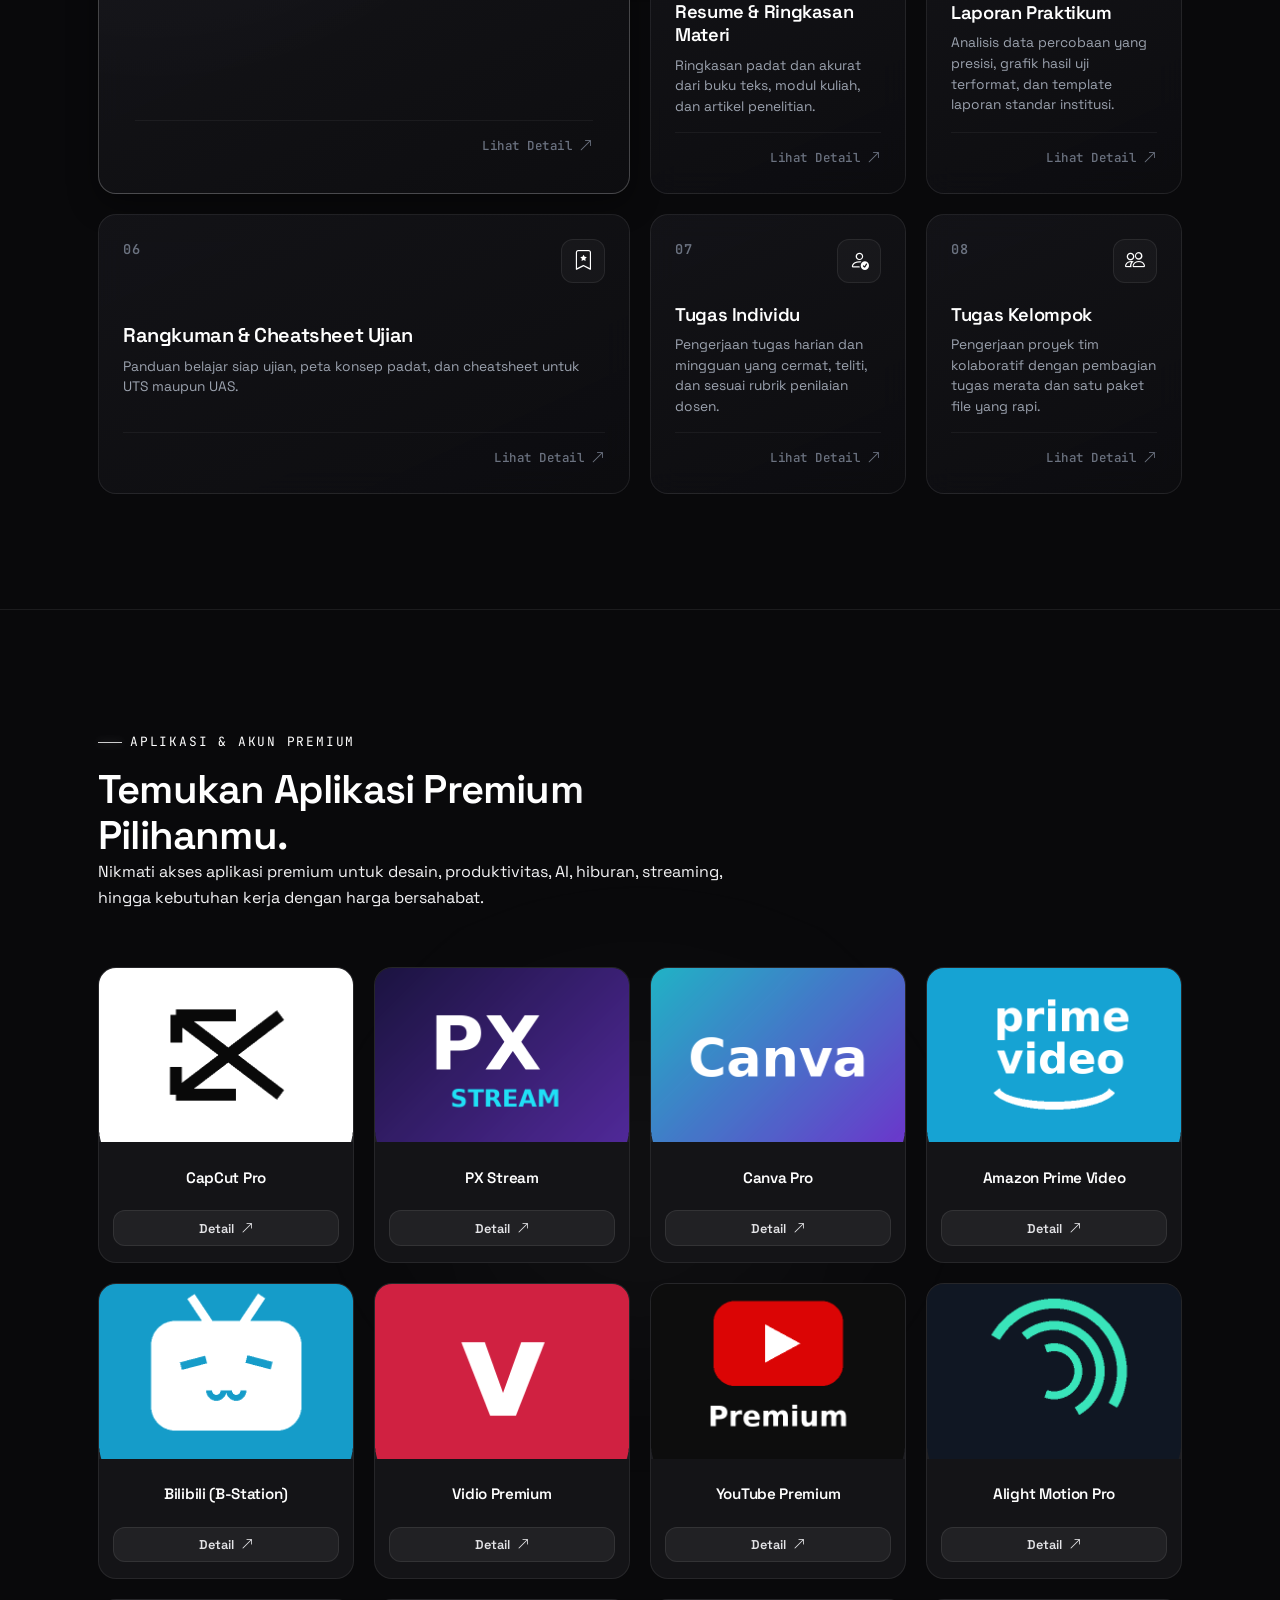
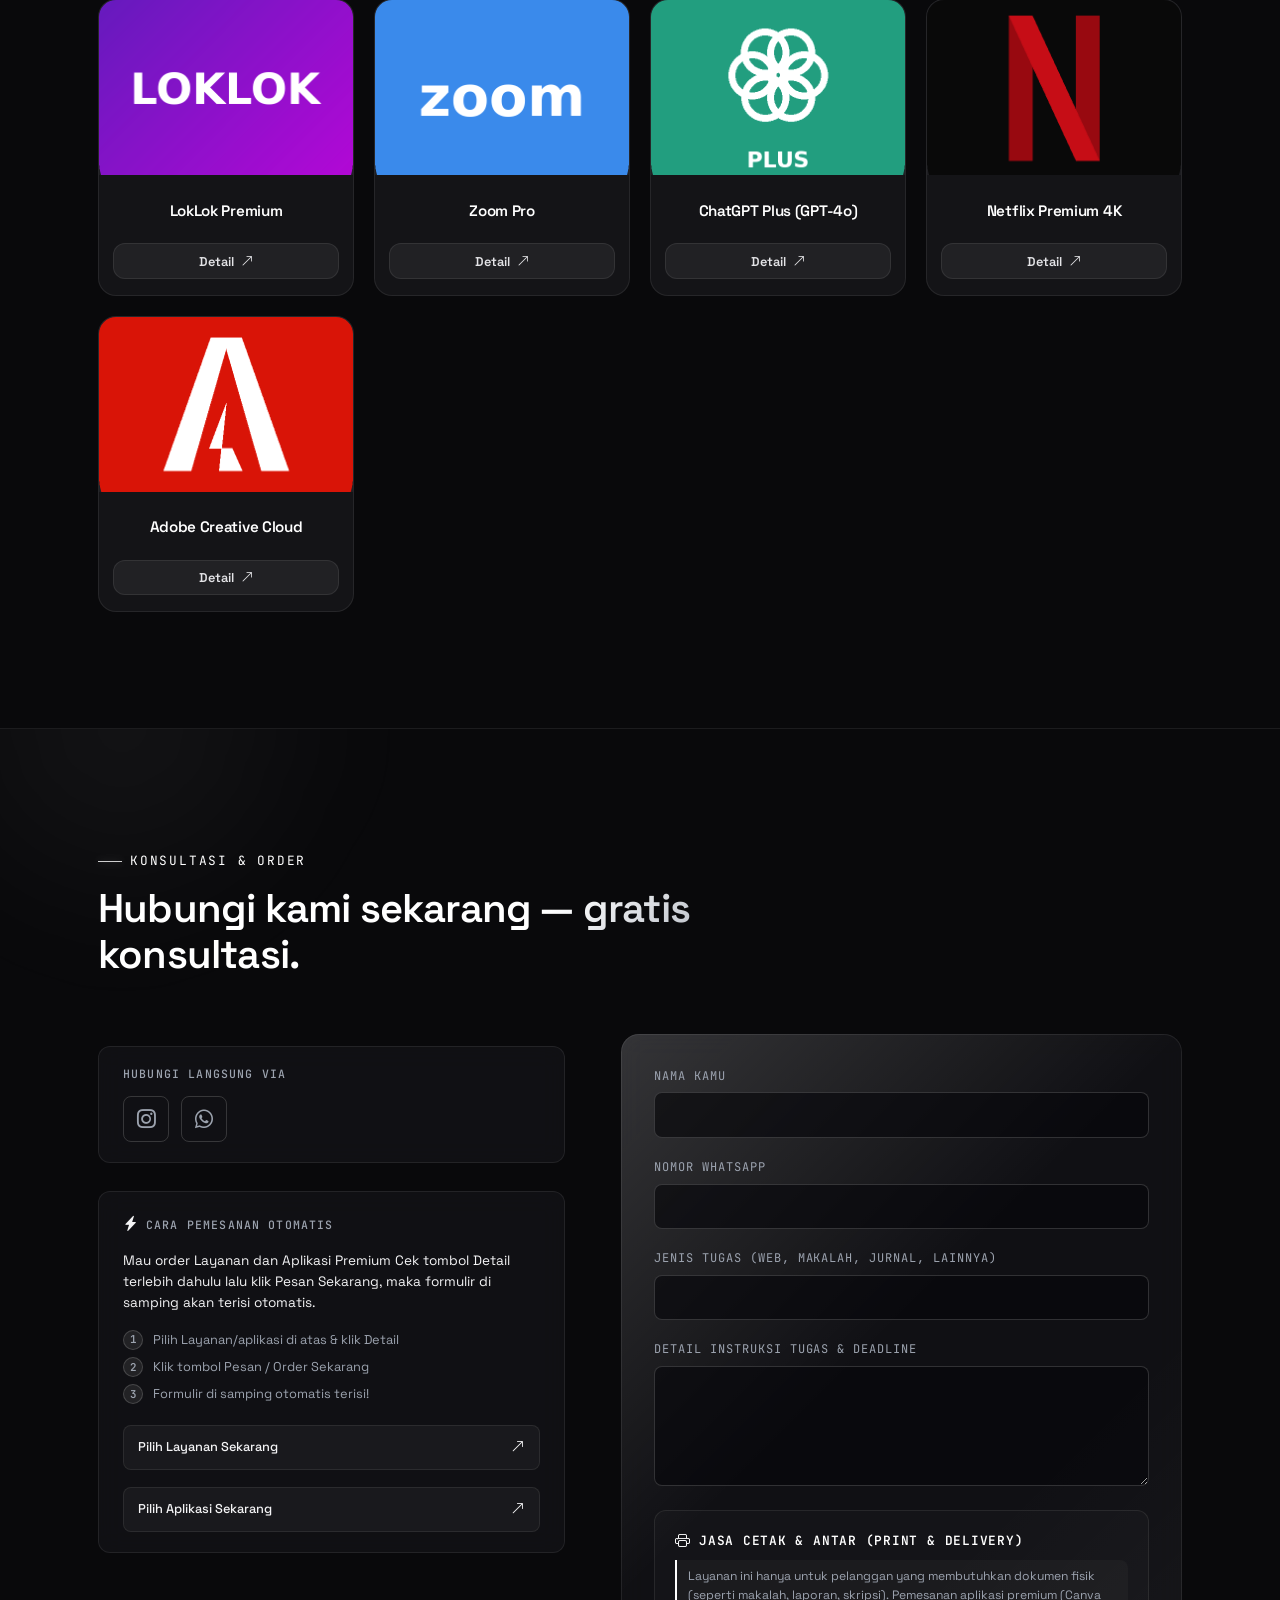
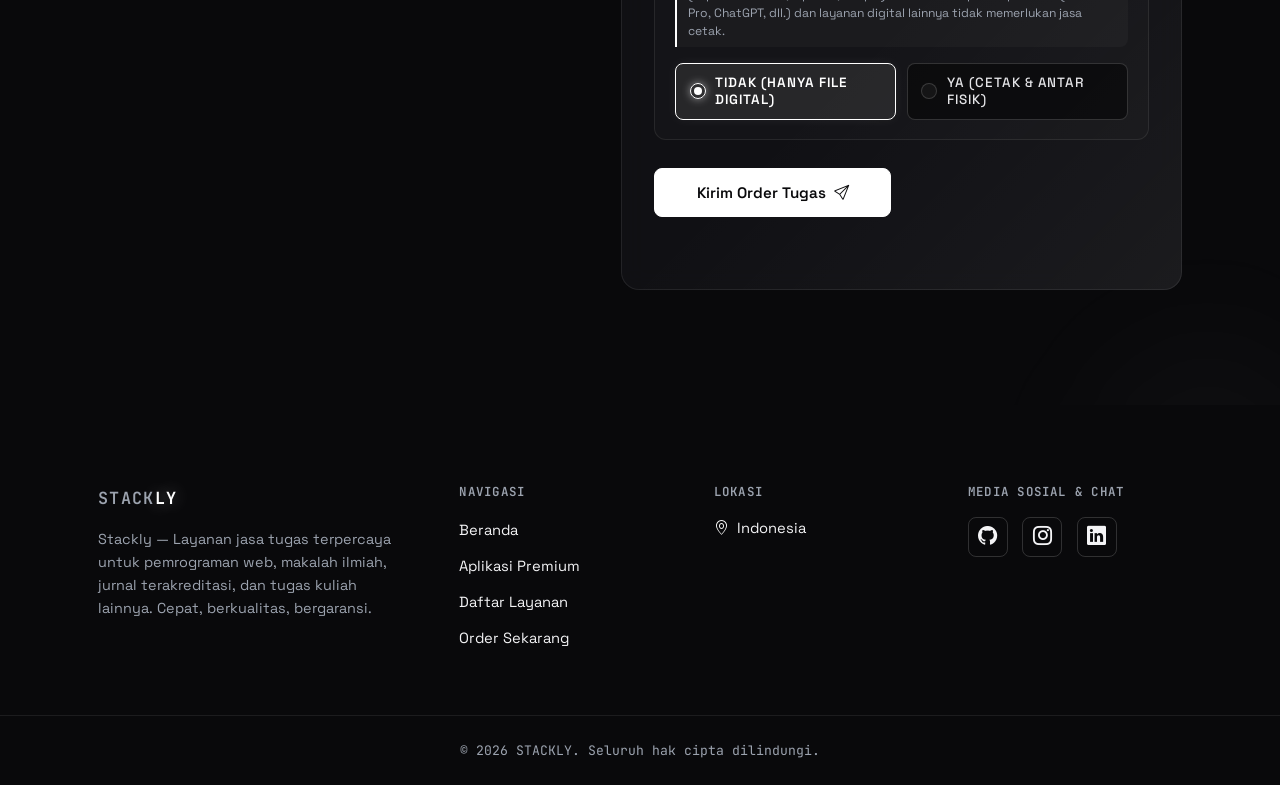
==== commit 0fbc7f4b: "feat: update live server port, enhance contact order guide styles, and improve translations" ====
--- a/index.html
+++ b/index.html
@@ -1,5 +1,6 @@
 <!DOCTYPE html>
 <html lang="en">
+
 <head>
   <meta charset="UTF-8">
   <meta name="viewport" content="width=device-width, initial-scale=1.0">
@@ -15,6 +16,7 @@
     rel="stylesheet">
   <link rel="stylesheet" href="css/style.css">
 </head>
+
 <body>
   <a href="#main-content" class="skip-link" data-i18n="a11y.skip">Skip to main content</a>
   <header class="navbar" id="navbar">
@@ -44,8 +46,6 @@
       <li><a href="#home" class="nav-menu__link is-active" data-i18n="nav.home">Home</a></li>
       <li><a href="#services" class="nav-menu__link" data-i18n="nav.services">Layanan</a></li>
       <li><a href="#premium-apps" class="nav-menu__link" data-i18n="nav.apps">Aplikasi Premium</a></li>
-      <li><a href="#tech-stack" class="nav-menu__link" data-i18n="nav.techstack">Tech Stack</a></li>
-      <li><a href="#projects" class="nav-menu__link" data-i18n="nav.projects">Projects</a></li>
       <li><a href="#contact" class="nav-menu__link" data-i18n="nav.contact">Contact</a></li>
     </ul>
     <div class="nav-menu__footer">
@@ -323,7 +323,8 @@
             </div>
             <div class="app-card__content">
               <h3 class="app-card__name">CapCut Pro</h3>
-              <button type="button" class="app-card__detail-btn js-app-detail" data-app-id="capcut" aria-label="Lihat detail CapCut Pro">
+              <button type="button" class="app-card__detail-btn js-app-detail" data-app-id="capcut"
+                aria-label="Lihat detail CapCut Pro">
                 <span data-i18n="apps.detailBtn">Detail</span>
                 <i class="bi bi-arrow-up-right" aria-hidden="true"></i>
               </button>
@@ -335,7 +336,8 @@
             </div>
             <div class="app-card__content">
               <h3 class="app-card__name">PX Stream</h3>
-              <button type="button" class="app-card__detail-btn js-app-detail" data-app-id="pxstream" aria-label="Lihat detail PX Stream">
+              <button type="button" class="app-card__detail-btn js-app-detail" data-app-id="pxstream"
+                aria-label="Lihat detail PX Stream">
                 <span data-i18n="apps.detailBtn">Detail</span>
                 <i class="bi bi-arrow-up-right" aria-hidden="true"></i>
               </button>
@@ -347,7 +349,8 @@
             </div>
             <div class="app-card__content">
               <h3 class="app-card__name">Canva Pro</h3>
-              <button type="button" class="app-card__detail-btn js-app-detail" data-app-id="canva" aria-label="Lihat detail Canva Pro">
+              <button type="button" class="app-card__detail-btn js-app-detail" data-app-id="canva"
+                aria-label="Lihat detail Canva Pro">
                 <span data-i18n="apps.detailBtn">Detail</span>
                 <i class="bi bi-arrow-up-right" aria-hidden="true"></i>
               </button>
@@ -359,7 +362,8 @@
             </div>
             <div class="app-card__content">
               <h3 class="app-card__name">Amazon Prime Video</h3>
-              <button type="button" class="app-card__detail-btn js-app-detail" data-app-id="primevideo" aria-label="Lihat detail Amazon Prime Video">
+              <button type="button" class="app-card__detail-btn js-app-detail" data-app-id="primevideo"
+                aria-label="Lihat detail Amazon Prime Video">
                 <span data-i18n="apps.detailBtn">Detail</span>
                 <i class="bi bi-arrow-up-right" aria-hidden="true"></i>
               </button>
@@ -371,7 +375,8 @@
             </div>
             <div class="app-card__content">
               <h3 class="app-card__name">Bilibili (B-Station)</h3>
-              <button type="button" class="app-card__detail-btn js-app-detail" data-app-id="bstation" aria-label="Lihat detail Bilibili">
+              <button type="button" class="app-card__detail-btn js-app-detail" data-app-id="bstation"
+                aria-label="Lihat detail Bilibili">
                 <span data-i18n="apps.detailBtn">Detail</span>
                 <i class="bi bi-arrow-up-right" aria-hidden="true"></i>
               </button>
@@ -383,7 +388,8 @@
             </div>
             <div class="app-card__content">
               <h3 class="app-card__name">Vidio Premium</h3>
-              <button type="button" class="app-card__detail-btn js-app-detail" data-app-id="vidio" aria-label="Lihat detail Vidio Premium">
+              <button type="button" class="app-card__detail-btn js-app-detail" data-app-id="vidio"
+                aria-label="Lihat detail Vidio Premium">
                 <span data-i18n="apps.detailBtn">Detail</span>
                 <i class="bi bi-arrow-up-right" aria-hidden="true"></i>
               </button>
@@ -395,7 +401,8 @@
             </div>
             <div class="app-card__content">
               <h3 class="app-card__name">YouTube Premium</h3>
-              <button type="button" class="app-card__detail-btn js-app-detail" data-app-id="youtube" aria-label="Lihat detail YouTube Premium">
+              <button type="button" class="app-card__detail-btn js-app-detail" data-app-id="youtube"
+                aria-label="Lihat detail YouTube Premium">
                 <span data-i18n="apps.detailBtn">Detail</span>
                 <i class="bi bi-arrow-up-right" aria-hidden="true"></i>
               </button>
@@ -407,7 +414,8 @@
             </div>
             <div class="app-card__content">
               <h3 class="app-card__name">Alight Motion Pro</h3>
-              <button type="button" class="app-card__detail-btn js-app-detail" data-app-id="alightmotion" aria-label="Lihat detail Alight Motion Pro">
+              <button type="button" class="app-card__detail-btn js-app-detail" data-app-id="alightmotion"
+                aria-label="Lihat detail Alight Motion Pro">
                 <span data-i18n="apps.detailBtn">Detail</span>
                 <i class="bi bi-arrow-up-right" aria-hidden="true"></i>
               </button>
@@ -419,7 +427,8 @@
             </div>
             <div class="app-card__content">
               <h3 class="app-card__name">LokLok Premium</h3>
-              <button type="button" class="app-card__detail-btn js-app-detail" data-app-id="loklok" aria-label="Lihat detail LokLok Premium">
+              <button type="button" class="app-card__detail-btn js-app-detail" data-app-id="loklok"
+                aria-label="Lihat detail LokLok Premium">
                 <span data-i18n="apps.detailBtn">Detail</span>
                 <i class="bi bi-arrow-up-right" aria-hidden="true"></i>
               </button>
@@ -431,7 +440,8 @@
             </div>
             <div class="app-card__content">
               <h3 class="app-card__name">Zoom Pro</h3>
-              <button type="button" class="app-card__detail-btn js-app-detail" data-app-id="zoom" aria-label="Lihat detail Zoom Pro">
+              <button type="button" class="app-card__detail-btn js-app-detail" data-app-id="zoom"
+                aria-label="Lihat detail Zoom Pro">
                 <span data-i18n="apps.detailBtn">Detail</span>
                 <i class="bi bi-arrow-up-right" aria-hidden="true"></i>
               </button>
@@ -443,7 +453,8 @@
             </div>
             <div class="app-card__content">
               <h3 class="app-card__name">ChatGPT Plus (GPT-4o)</h3>
-              <button type="button" class="app-card__detail-btn js-app-detail" data-app-id="chatgpt" aria-label="Lihat detail ChatGPT Plus">
+              <button type="button" class="app-card__detail-btn js-app-detail" data-app-id="chatgpt"
+                aria-label="Lihat detail ChatGPT Plus">
                 <span data-i18n="apps.detailBtn">Detail</span>
                 <i class="bi bi-arrow-up-right" aria-hidden="true"></i>
               </button>
@@ -455,7 +466,8 @@
             </div>
             <div class="app-card__content">
               <h3 class="app-card__name">Netflix Premium 4K</h3>
-              <button type="button" class="app-card__detail-btn js-app-detail" data-app-id="netflix" aria-label="Lihat detail Netflix Premium 4K">
+              <button type="button" class="app-card__detail-btn js-app-detail" data-app-id="netflix"
+                aria-label="Lihat detail Netflix Premium 4K">
                 <span data-i18n="apps.detailBtn">Detail</span>
                 <i class="bi bi-arrow-up-right" aria-hidden="true"></i>
               </button>
@@ -467,7 +479,8 @@
             </div>
             <div class="app-card__content">
               <h3 class="app-card__name">Adobe Creative Cloud</h3>
-              <button type="button" class="app-card__detail-btn js-app-detail" data-app-id="adobe" aria-label="Lihat detail Adobe Creative Cloud">
+              <button type="button" class="app-card__detail-btn js-app-detail" data-app-id="adobe"
+                aria-label="Lihat detail Adobe Creative Cloud">
                 <span data-i18n="apps.detailBtn">Detail</span>
                 <i class="bi bi-arrow-up-right" aria-hidden="true"></i>
               </button>
@@ -488,36 +501,6 @@
         </div>
         <div class="contact__grid">
           <div class="contact__info reveal">
-            <div class="contact-info-card">
-              <div class="contact-info-card__icon">
-                <i class="bi bi-envelope" aria-hidden="true"></i>
-              </div>
-              <div class="contact-info-card__body">
-                <h3 data-i18n="contact.emailLabel">Email</h3>
-                <a href="mailto:rizqi@example.com" class="contact-info-card__value">ssstackly@gmail.com</a>
-              </div>
-            </div>
-            <div class="contact-info-card">
-              <div class="contact-info-card__icon">
-                <i class="bi bi-geo-alt" aria-hidden="true"></i>
-              </div>
-              <div class="contact-info-card__body">
-                <h3 data-i18n="contact.locationLabel">Location</h3>
-                <p class="contact-info-card__value" data-i18n="contact.locationValue">Probolinggo, Indonesia</p>
-              </div>
-            </div>
-            <div class="contact-info-card">
-              <div class="contact-info-card__icon">
-                <i class="bi bi-clock" aria-hidden="true"></i>
-              </div>
-              <div class="contact-info-card__body">
-                <h3 data-i18n="contact.availLabel">Availability</h3>
-                <p class="contact-info-card__value">
-                  <span class="contact-avail-dot" aria-hidden="true"></span>
-                  <span data-i18n="contact.availValue">Open for freelance</span>
-                </p>
-              </div>
-            </div>
             <div class="contact__socials">
               <h3 data-i18n="contact.socialLabel">Connect with me</h3>
               <div class="contact__socials-list">
@@ -531,6 +514,35 @@
                 </a>
               </div>
             </div>
+            <div class="contact__order-guide">
+              <div class="contact__order-guide-header">
+                <i class="bi bi-lightning-charge-fill" aria-hidden="true"></i>
+                <h3 data-i18n="contact.orderGuideTitle">Pemesanan Otomatis</h3>
+              </div>
+              <p class="contact__order-guide-text" data-i18n="contact.orderGuideDesc">Mau order Layanan dan Aplikasi Premium Cek tombol Detail terlebih dahulu lalu klik Pesan Sekarang, maka formulir di samping akan terisi otomatis.</p>
+              <div class="contact__order-guide-steps">
+                <div class="contact__order-guide-step">
+                  <span class="contact__order-guide-num">1</span>
+                  <span data-i18n="contact.orderStep1">Pilih Layanan/aplikasi di atas &amp; klik Detail</span>
+                </div>
+                <div class="contact__order-guide-step">
+                  <span class="contact__order-guide-num">2</span>
+                  <span data-i18n="contact.orderStep2">Klik tombol Pesan / Order Sekarang</span>
+                </div>
+                <div class="contact__order-guide-step">
+                  <span class="contact__order-guide-num">3</span>
+                  <span data-i18n="contact.orderStep3">Formulir di samping otomatis terisi!</span>
+                </div>
+              </div>
+              <a href="#services" class="contact__order-guide-btn">
+                <span data-i18n="contact.orderServiceBtn">Pilih Layanan Sekarang</span>
+                <i class="bi bi-arrow-up-right" aria-hidden="true"></i>
+              </a>
+              <a href="#premium-apps" class="contact__order-guide-btn">
+                <span data-i18n="contact.orderGuideBtn">Pilih Aplikasi Sekarang</span>
+                <i class="bi bi-arrow-up-right" aria-hidden="true"></i>
+              </a>
+            </div>
           </div>
           <form action="https://formspree.io/f/myeereoq" method="POST" class="contact-form reveal" id="contactForm"
             novalidate>
@@ -558,33 +570,43 @@
               <div class="contact-print-delivery__header">
                 <div class="contact-print-delivery__title-row">
                   <i class="bi bi-printer" aria-hidden="true"></i>
-                  <span class="contact-print-delivery__title" data-i18n="contact.printDeliveryTitle">Jasa Cetak & Antar (Print & Delivery)</span>
+                  <span class="contact-print-delivery__title" data-i18n="contact.printDeliveryTitle">Jasa Cetak & Antar
+                    (Print & Delivery)</span>
                 </div>
                 <p class="contact-print-delivery__note" data-i18n="contact.printDeliveryNote">
-                  Layanan ini hanya untuk pelanggan yang membutuhkan dokumen fisik (seperti makalah, laporan, skripsi). Pemesanan aplikasi premium (Canva Pro, ChatGPT, dll.) dan layanan digital lainnya tidak memerlukan jasa cetak.
+                  Layanan ini hanya untuk pelanggan yang membutuhkan dokumen fisik (seperti makalah, laporan, skripsi).
+                  Pemesanan aplikasi premium (Canva Pro, ChatGPT, dll.) dan layanan digital lainnya tidak memerlukan
+                  jasa cetak.
                 </p>
               </div>
               <div class="contact-print-options" role="radiogroup" aria-label="Pilihan Jasa Cetak & Antar">
                 <label class="contact-print-option is-active" id="labelPrintNo">
                   <input type="radio" name="print_delivery" id="printDeliveryNo" value="Tidak" checked>
                   <span class="contact-print-option__indicator" aria-hidden="true"></span>
-                  <span class="contact-print-option__text" data-i18n="contact.printDeliveryNo">Tidak (Hanya File Digital)</span>
+                  <span class="contact-print-option__text" data-i18n="contact.printDeliveryNo">Tidak (Hanya File
+                    Digital)</span>
                 </label>
                 <label class="contact-print-option" id="labelPrintYes">
                   <input type="radio" name="print_delivery" id="printDeliveryYes" value="Ya">
                   <span class="contact-print-option__indicator" aria-hidden="true"></span>
-                  <span class="contact-print-option__text" data-i18n="contact.printDeliveryYes">Ya (Cetak & Antar Fisik)</span>
+                  <span class="contact-print-option__text" data-i18n="contact.printDeliveryYes">Ya (Cetak & Antar
+                    Fisik)</span>
                 </label>
               </div>
               <div class="contact-print-fields" id="printDeliveryFields" aria-hidden="true" style="display: none;">
                 <div class="contact-form__group contact-print-fields__item">
-                  <label for="deliveryAddress" data-i18n="contact.deliveryAddressLabel">Alamat Pengantaran Dokumen</label>
-                  <textarea id="deliveryAddress" name="delivery_address" rows="2" placeholder="Masukkan alamat lengkap pengantaran (Nama jalan, no rumah/kos, kecamatan, kota/kabupaten)..." data-i18n-placeholder="contact.deliveryAddressPlaceholder"></textarea>
+                  <label for="deliveryAddress" data-i18n="contact.deliveryAddressLabel">Alamat Pengantaran
+                    Dokumen</label>
+                  <textarea id="deliveryAddress" name="delivery_address" rows="2"
+                    placeholder="Masukkan alamat lengkap pengantaran (Nama jalan, no rumah/kos, kecamatan, kota/kabupaten)..."
+                    data-i18n-placeholder="contact.deliveryAddressPlaceholder"></textarea>
                   <span class="contact-form__focus-line" aria-hidden="true"></span>
                 </div>
                 <div class="contact-form__group contact-print-fields__item">
                   <label for="printSpecs" data-i18n="contact.printSpecsLabel">Kebutuhan & Spesifikasi Cetak</label>
-                  <textarea id="printSpecs" name="print_specs" rows="2" placeholder="Contoh: Jumlah rangkap/eksemplar, jenis jilid (soft/hard cover/lakban), cetak warna/hitam-putih, ukuran kertas (A4/F4)..." data-i18n-placeholder="contact.printSpecsPlaceholder"></textarea>
+                  <textarea id="printSpecs" name="print_specs" rows="2"
+                    placeholder="Contoh: Jumlah rangkap/eksemplar, jenis jilid (soft/hard cover/lakban), cetak warna/hitam-putih, ukuran kertas (A4/F4)..."
+                    data-i18n-placeholder="contact.printSpecsPlaceholder"></textarea>
                   <span class="contact-form__focus-line" aria-hidden="true"></span>
                 </div>
               </div>
@@ -616,11 +638,7 @@
         <ul class="footer__list">
           <li><a href="#home" data-i18n="nav.home">Home</a></li>
           <li><a href="#premium-apps" data-i18n="nav.apps">Aplikasi Premium</a></li>
-          <li><a href="#about" data-i18n="nav.about">About</a></li>
-          <li><a href="#tech-stack" data-i18n="nav.techstack">Tech Stack</a></li>
-          <li><a href="#projects" data-i18n="nav.projects">Projects</a></li>
           <li><a href="#services" data-i18n="nav.services">Services</a></li>
-          <li><a href="#experience" data-i18n="nav.experience">Experience</a></li>
           <li><a href="#contact" data-i18n="nav.contact">Contact</a></li>
         </ul>
       </div>
@@ -716,8 +734,8 @@
       </div>
     </div>
   </div>
-  <div class="app-modal-backdrop" id="appModalBackdrop" role="dialog" aria-modal="true"
-    aria-labelledby="appModalTitle" aria-hidden="true">
+  <div class="app-modal-backdrop" id="appModalBackdrop" role="dialog" aria-modal="true" aria-labelledby="appModalTitle"
+    aria-hidden="true">
     <div class="app-modal" id="appModalDialog">
       <div class="app-modal__glow" aria-hidden="true"></div>
       <button type="button" class="app-modal__close" id="appModalCloseBtn" aria-label="Tutup modal detail aplikasi">
@@ -769,4 +787,5 @@
   </div>
   <script src="js/script.js"></script>
 </body>
+
 </html>
--- a/css/style.css
+++ b/css/style.css
@@ -2477,6 +2477,119 @@
   box-shadow: 0 6px 20px rgba(255, 255, 255, 0.1);
 }
 
+/* Contact Order Guide */
+.contact__order-guide {
+  margin-top: 0.75rem;
+  padding: 1.25rem 1.5rem;
+  background: var(--surface-glass);
+  border: 1px solid var(--border);
+  border-radius: var(--radius-md);
+  backdrop-filter: blur(12px);
+  -webkit-backdrop-filter: blur(12px);
+  display: flex;
+  flex-direction: column;
+  gap: 0.85rem;
+  transition: border-color var(--duration-fast) var(--ease),
+              box-shadow var(--duration-fast) var(--ease);
+}
+
+.contact__order-guide:hover {
+  border-color: var(--border-strong);
+}
+
+.contact__order-guide-header {
+  display: flex;
+  align-items: center;
+  gap: 0.5rem;
+}
+
+.contact__order-guide-header i {
+  color: var(--text-primary);
+  font-size: 0.95rem;
+}
+
+.contact__order-guide-header h3 {
+  font-family: var(--font-mono);
+  font-size: 0.72rem;
+  letter-spacing: 0.1em;
+  text-transform: uppercase;
+  color: var(--text-muted);
+  font-weight: 500;
+  margin: 0;
+}
+
+.contact__order-guide-text {
+  font-size: 0.85rem;
+  line-height: 1.55;
+  color: var(--text-secondary);
+  margin: 0;
+}
+
+.contact__order-guide-steps {
+  display: flex;
+  flex-direction: column;
+  gap: 0.45rem;
+  margin: 0.2rem 0;
+}
+
+.contact__order-guide-step {
+  display: flex;
+  align-items: center;
+  gap: 0.65rem;
+  font-size: 0.8rem;
+  color: var(--text-muted);
+  line-height: 1.4;
+}
+
+.contact__order-guide-num {
+  display: inline-flex;
+  align-items: center;
+  justify-content: center;
+  width: 20px;
+  height: 20px;
+  border-radius: 50%;
+  background: rgba(255, 255, 255, 0.08);
+  border: 1px solid var(--border-strong);
+  font-family: var(--font-mono);
+  font-size: 0.68rem;
+  color: var(--text-primary);
+  font-weight: 600;
+  flex-shrink: 0;
+}
+
+.contact__order-guide-btn {
+  display: inline-flex;
+  align-items: center;
+  justify-content: space-between;
+  gap: 0.5rem;
+  padding: 0.65rem 0.9rem;
+  border-radius: var(--radius-sm);
+  background: rgba(255, 255, 255, 0.04);
+  border: 1px solid var(--border);
+  color: var(--text-primary);
+  font-size: 0.8rem;
+  font-weight: 500;
+  text-decoration: none;
+  transition: all var(--duration-fast) var(--ease);
+  margin-top: 0.25rem;
+}
+
+.contact__order-guide-btn:hover {
+  background: rgba(255, 255, 255, 0.08);
+  border-color: var(--border-strong);
+  color: #fff;
+  transform: translateY(-1px);
+}
+
+.contact__order-guide-btn i {
+  font-size: 0.85rem;
+  transition: transform var(--duration-fast) var(--ease);
+}
+
+.contact__order-guide-btn:hover i {
+  transform: translate(2px, -2px);
+}
+
 /* Contact Form */
 .contact-form {
   background: var(--surface-glass);
@@ -3318,7 +3431,7 @@
 }
 
 /* ----- Small phones ----- */
-@media (max-width: 380px) {
+@media (max-width: 360px) {
   .hero__title {
     font-size: clamp(1.6rem, 8vw, 2.2rem);
   }
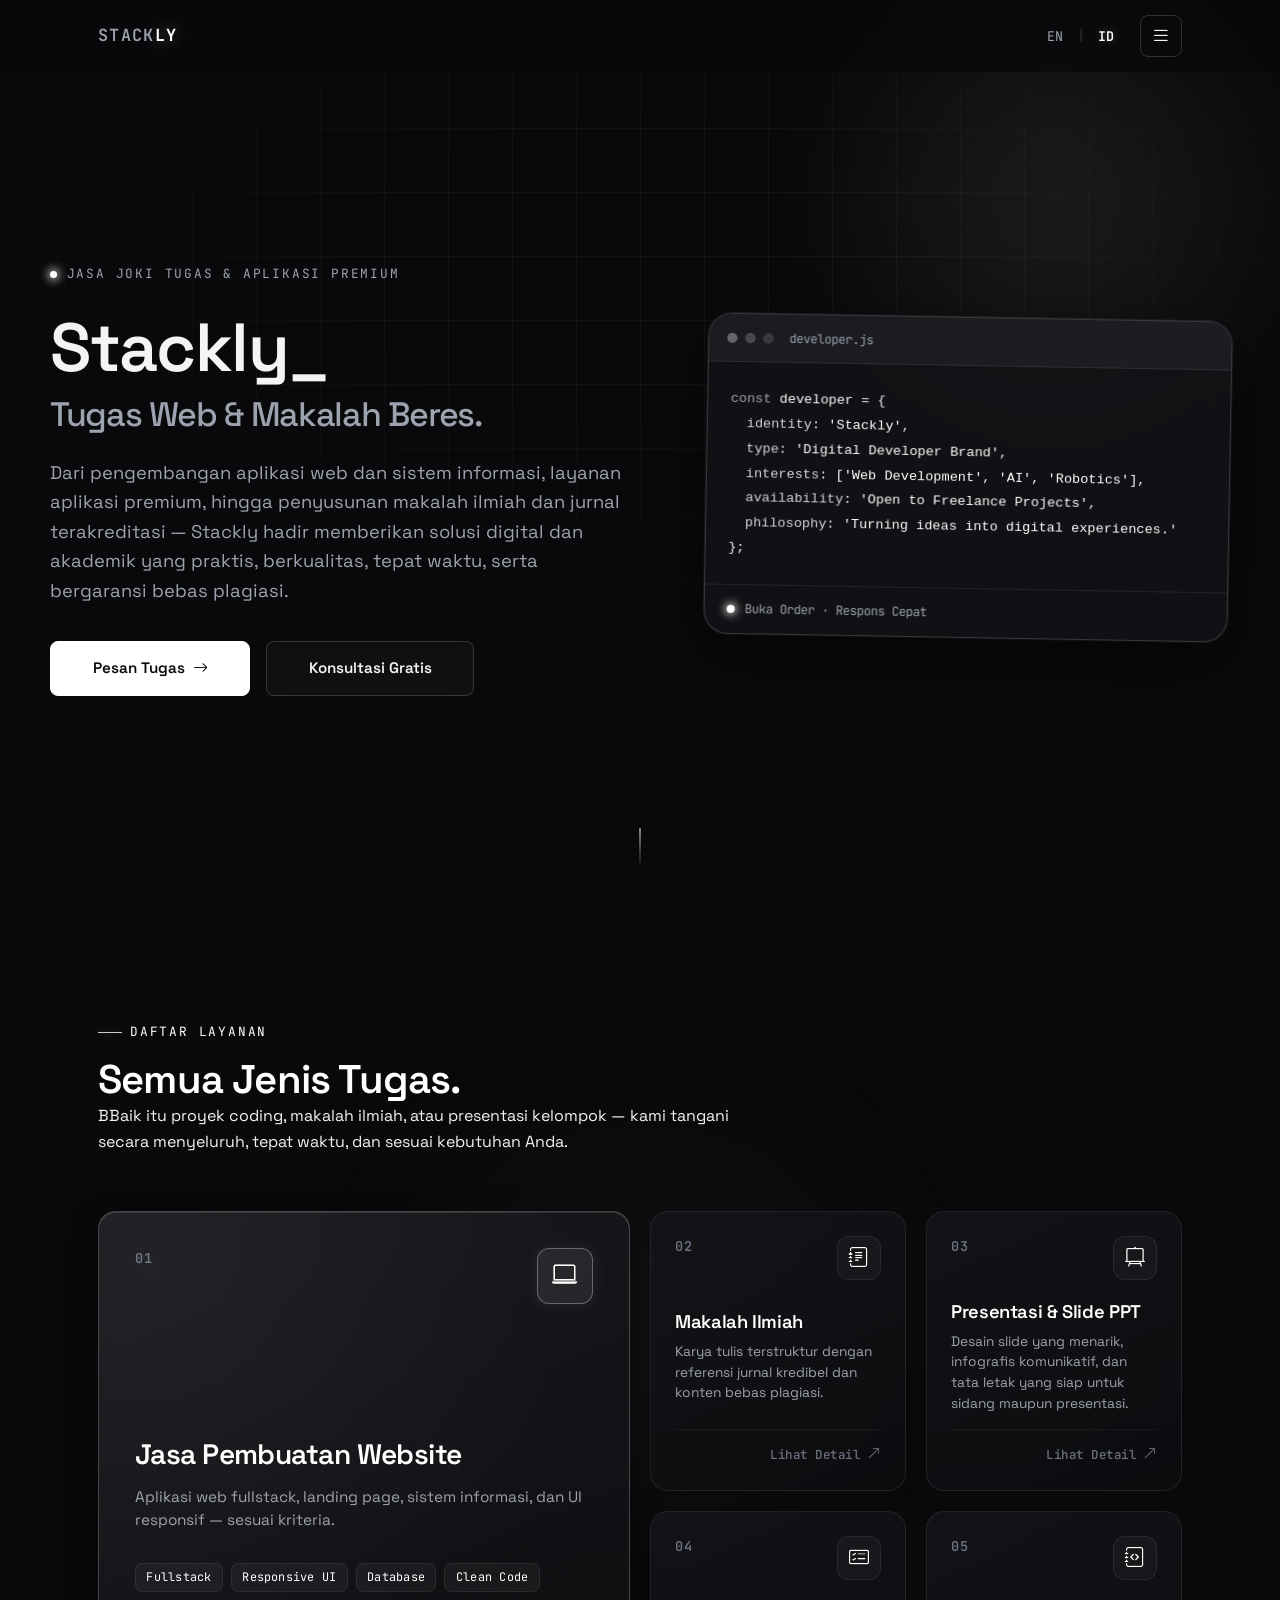
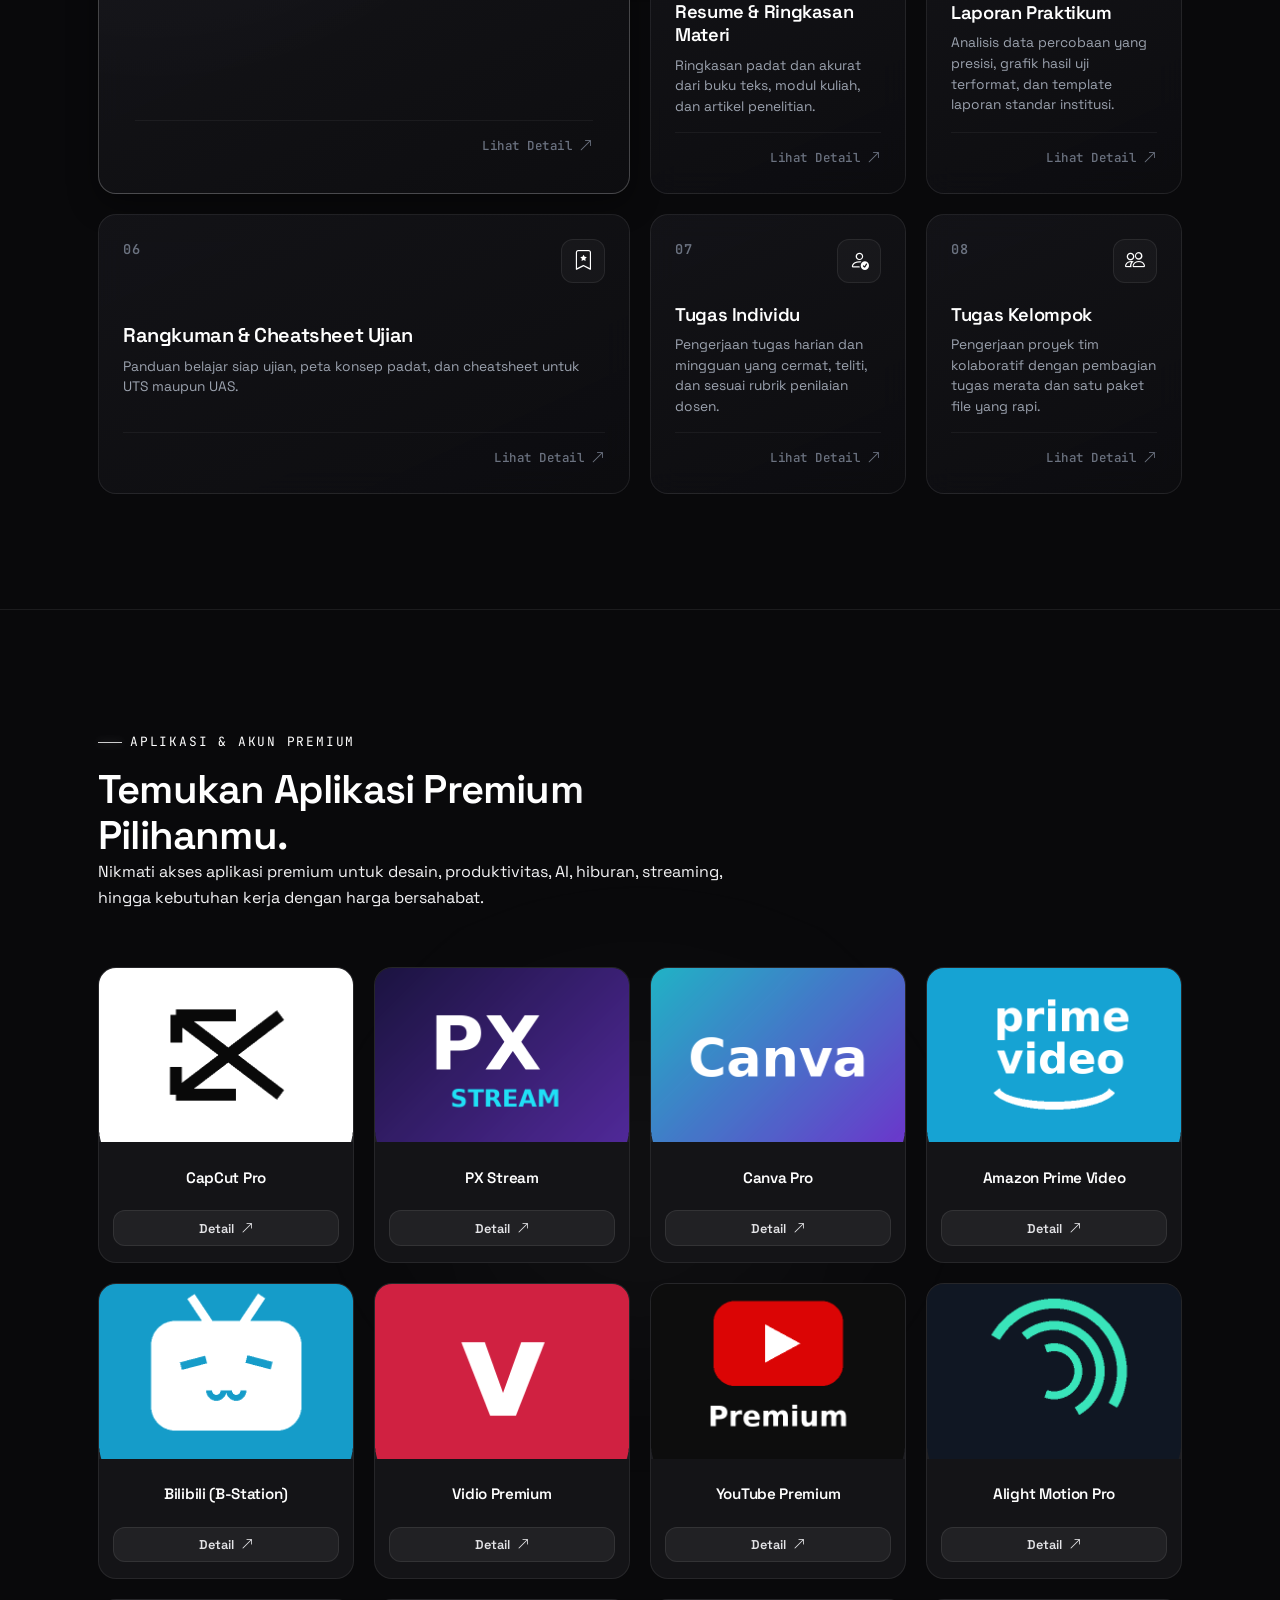
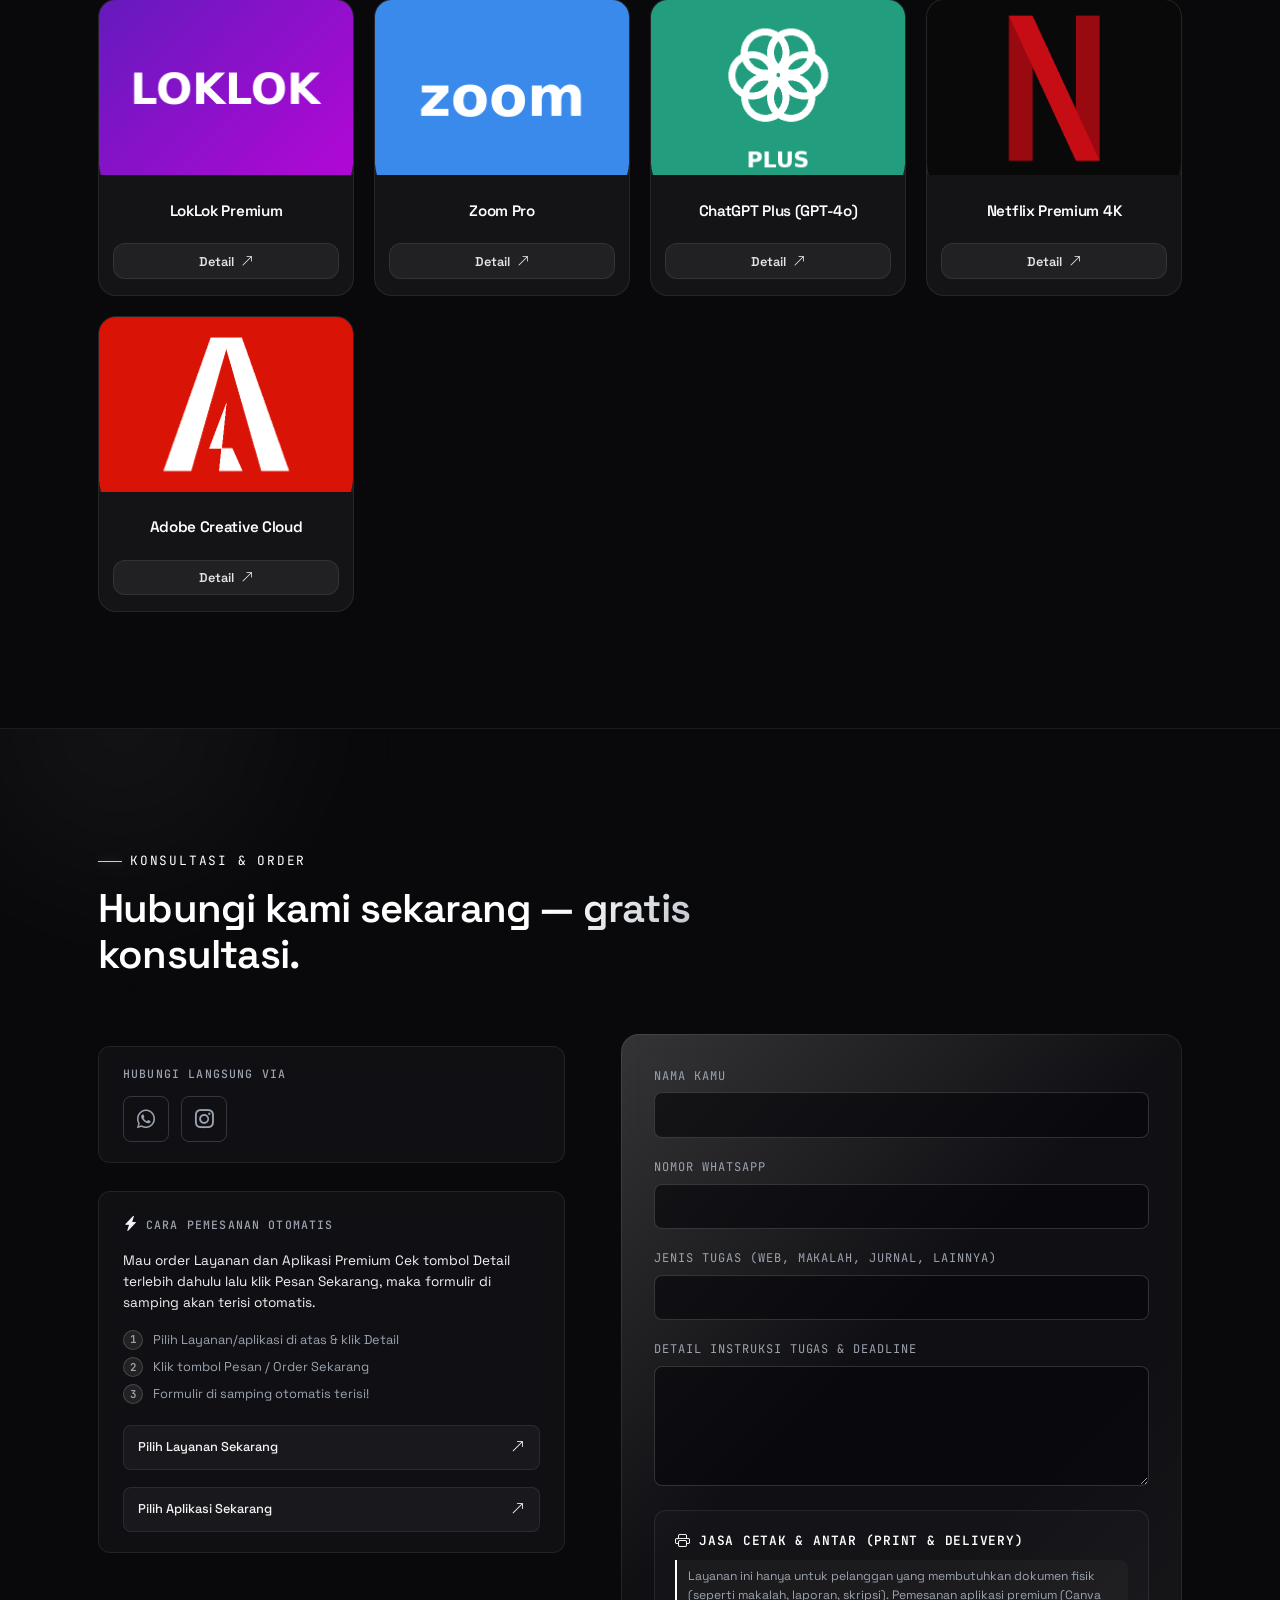
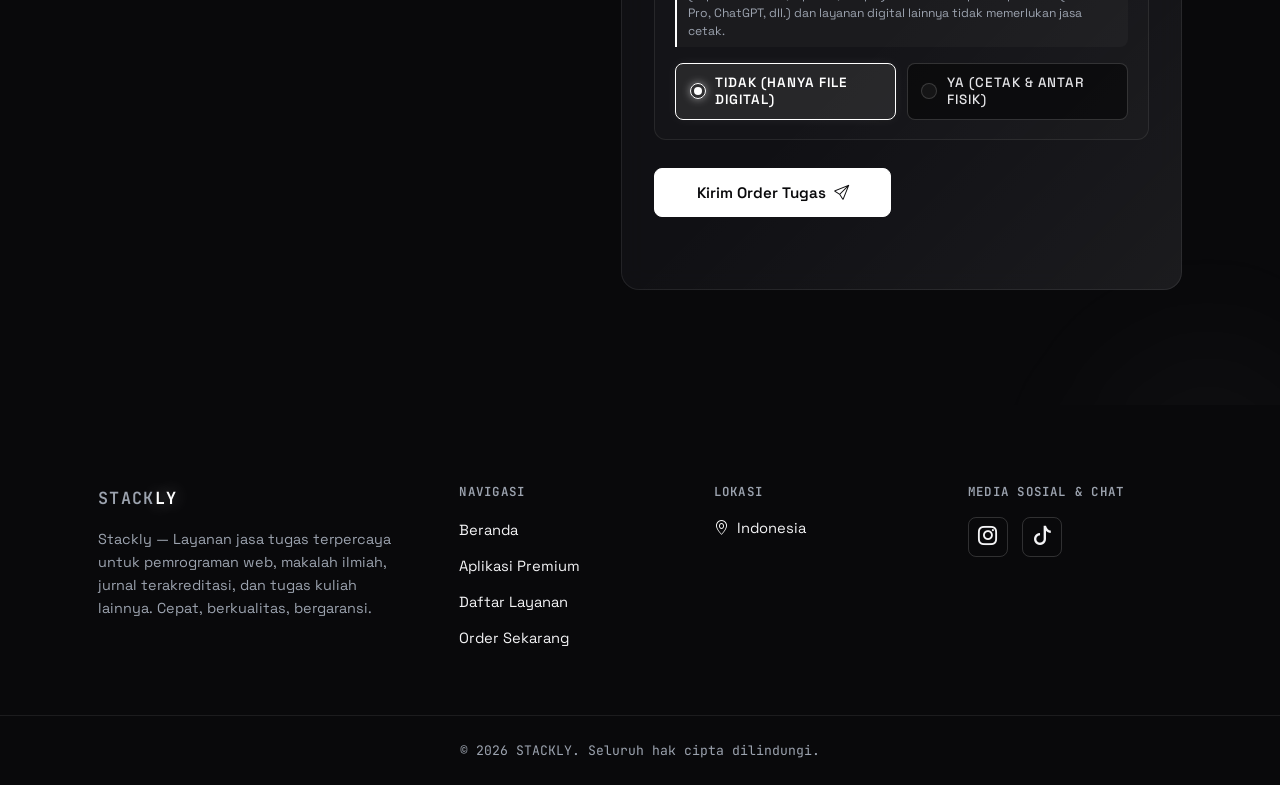
==== commit 06cbb845: "refactor: reorder social links and update footer social icon" ====
--- a/index.html
+++ b/index.html
@@ -504,13 +504,13 @@
             <div class="contact__socials">
               <h3 data-i18n="contact.socialLabel">Connect with me</h3>
               <div class="contact__socials-list">
-                <a href="https://instagram.com/" target="_blank" rel="noopener" aria-label="Instagram"
-                  class="contact-social-btn">
-                  <i class="bi bi-instagram" aria-hidden="true"></i>
-                </a>
                 <a href="https://wa.me/" target="_blank" rel="noopener" aria-label="WhatsApp"
                   class="contact-social-btn">
                   <i class="bi bi-whatsapp" aria-hidden="true"></i>
+                </a>
+                 <a href="https://instagram.com/" target="_blank" rel="noopener" aria-label="Instagram"
+                  class="contact-social-btn">
+                  <i class="bi bi-instagram" aria-hidden="true"></i>
                 </a>
               </div>
             </div>
@@ -650,11 +650,9 @@
       <div class="footer__col">
         <h4 class="footer__heading" data-i18n="footer.social">Social Media</h4>
         <div class="footer__socials">
-          <a href="https://github.com/" target="_blank" rel="noopener" aria-label="GitHub"><i class="bi bi-github"
-              aria-hidden="true"></i></a>
           <a href="https://instagram.com/" target="_blank" rel="noopener" aria-label="Instagram"><i
               class="bi bi-instagram" aria-hidden="true"></i></a>
-          <a href="https://linkedin.com/" target="_blank" rel="noopener" aria-label="LinkedIn"><i class="bi bi-linkedin"
+          <a href="https://linkedin.com/" target="_blank" rel="noopener" aria-label="LinkedIn"><i class="bi bi-tiktok"
               aria-hidden="true"></i></a>
         </div>
       </div>
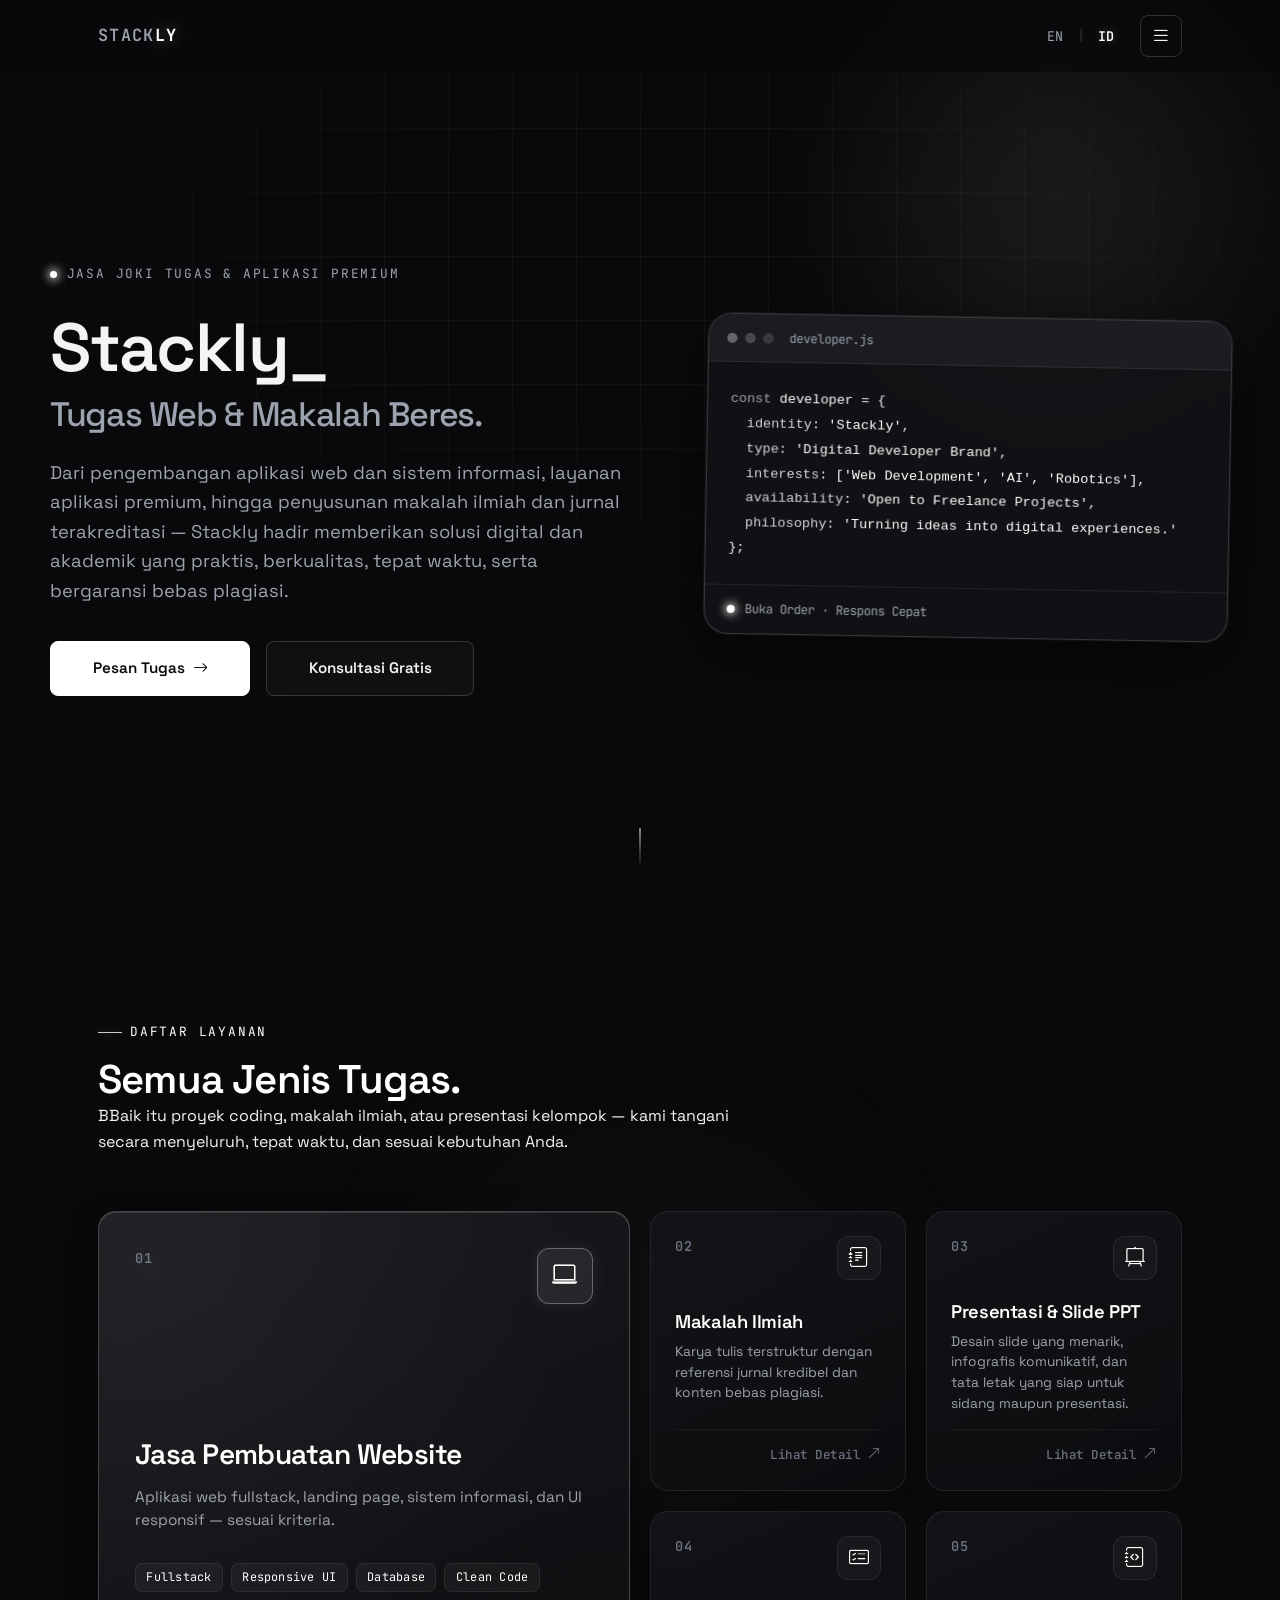
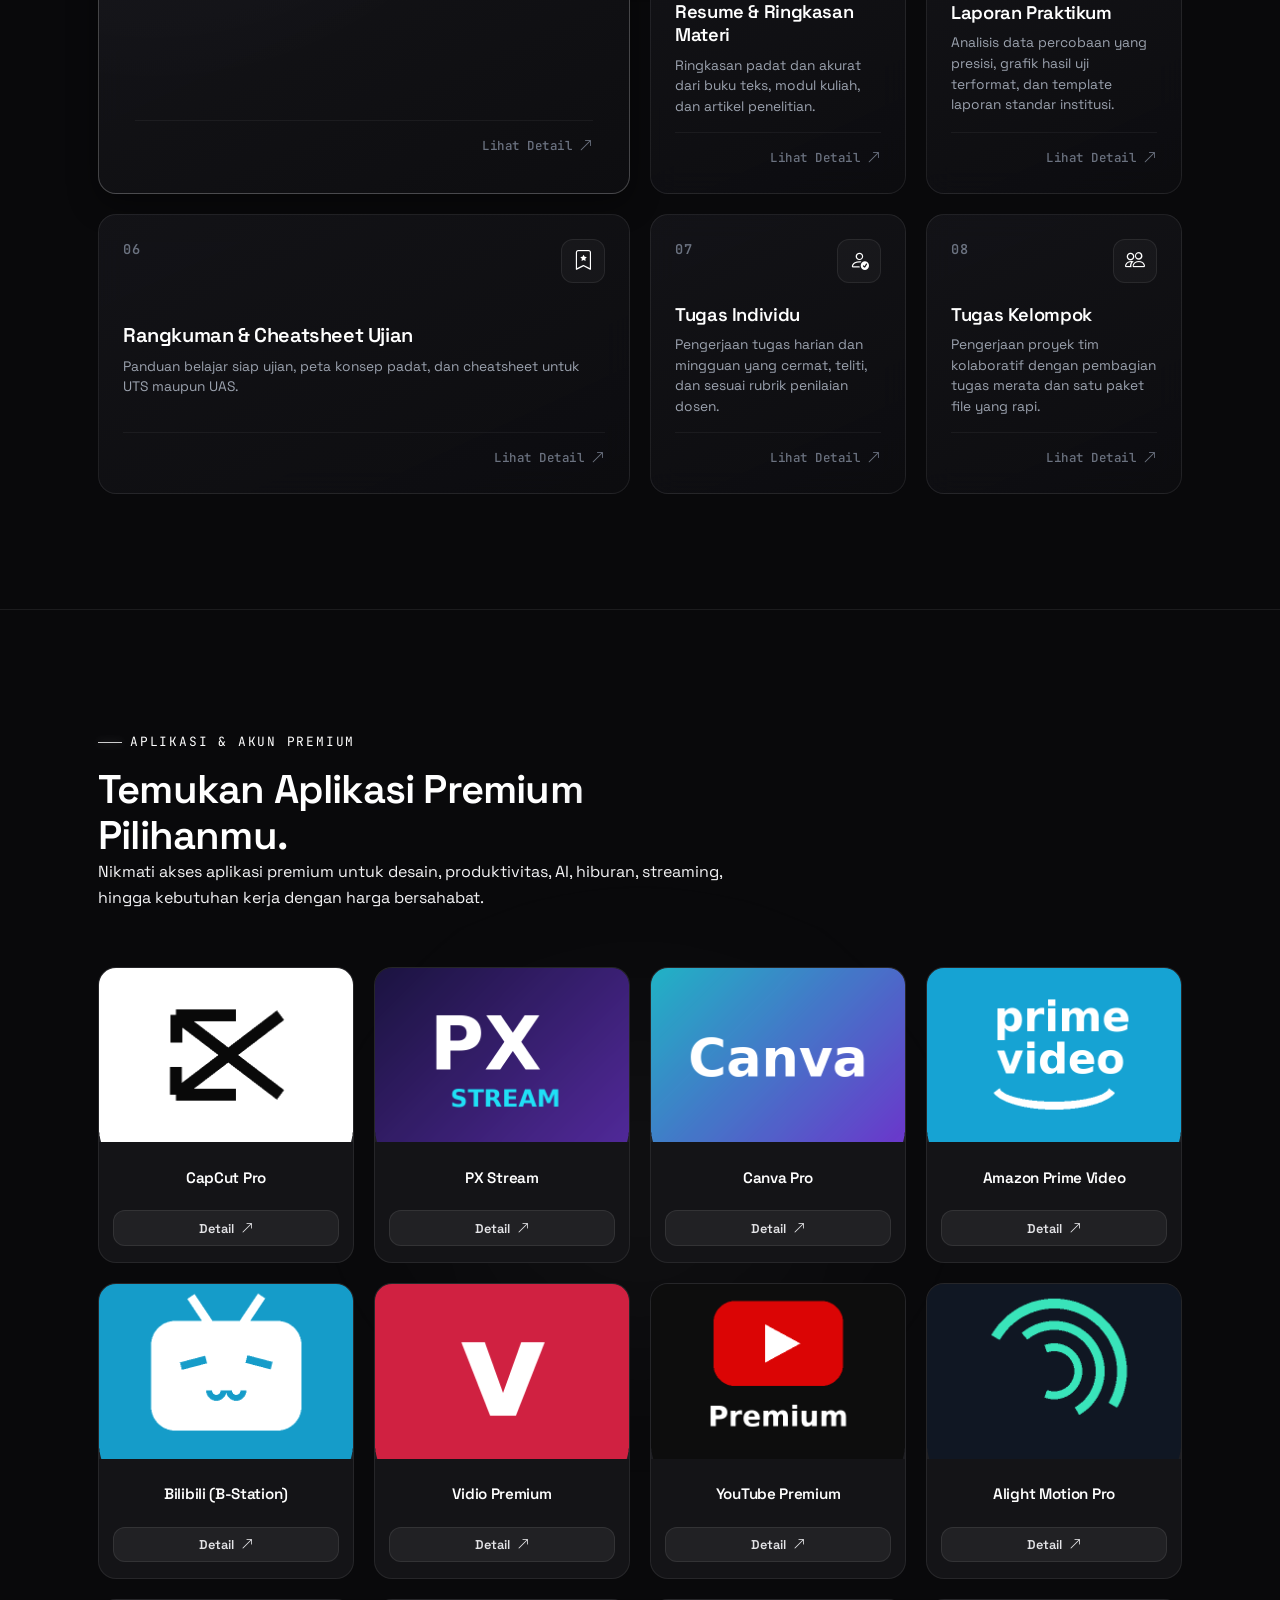
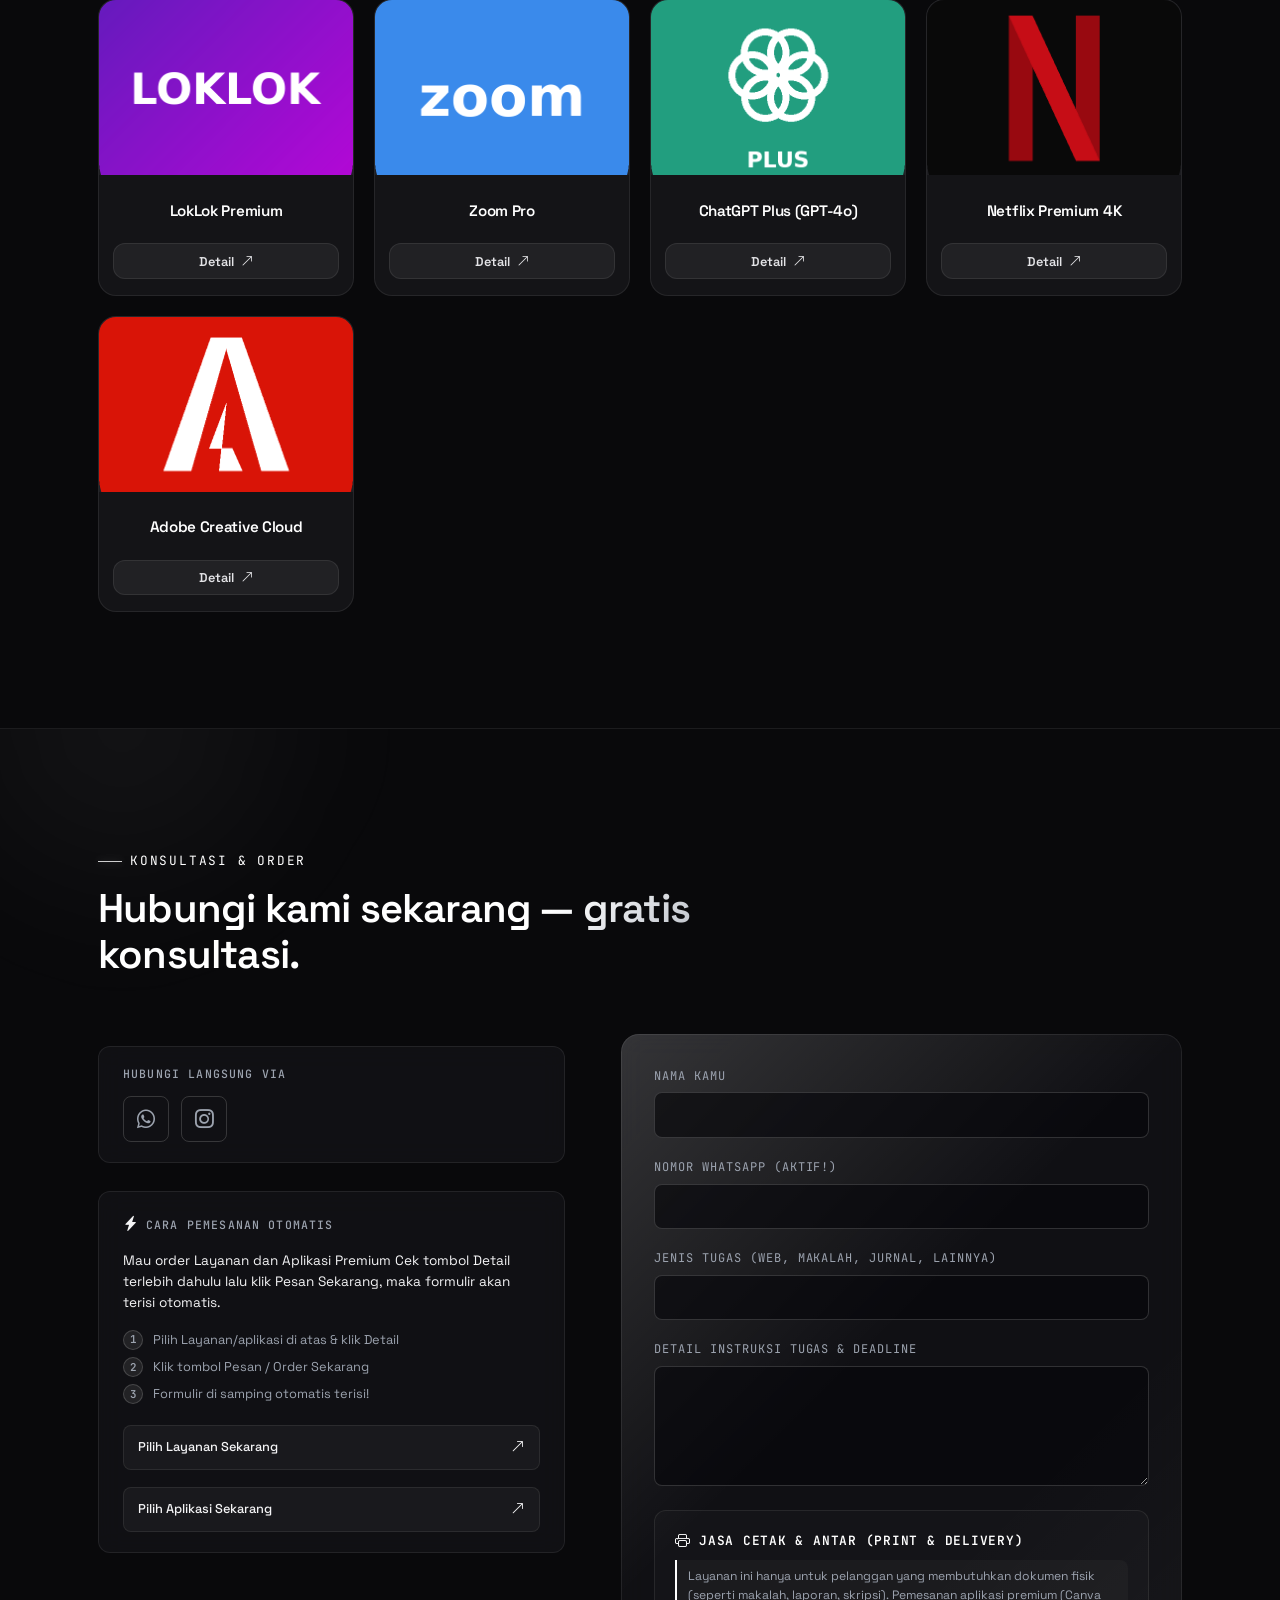
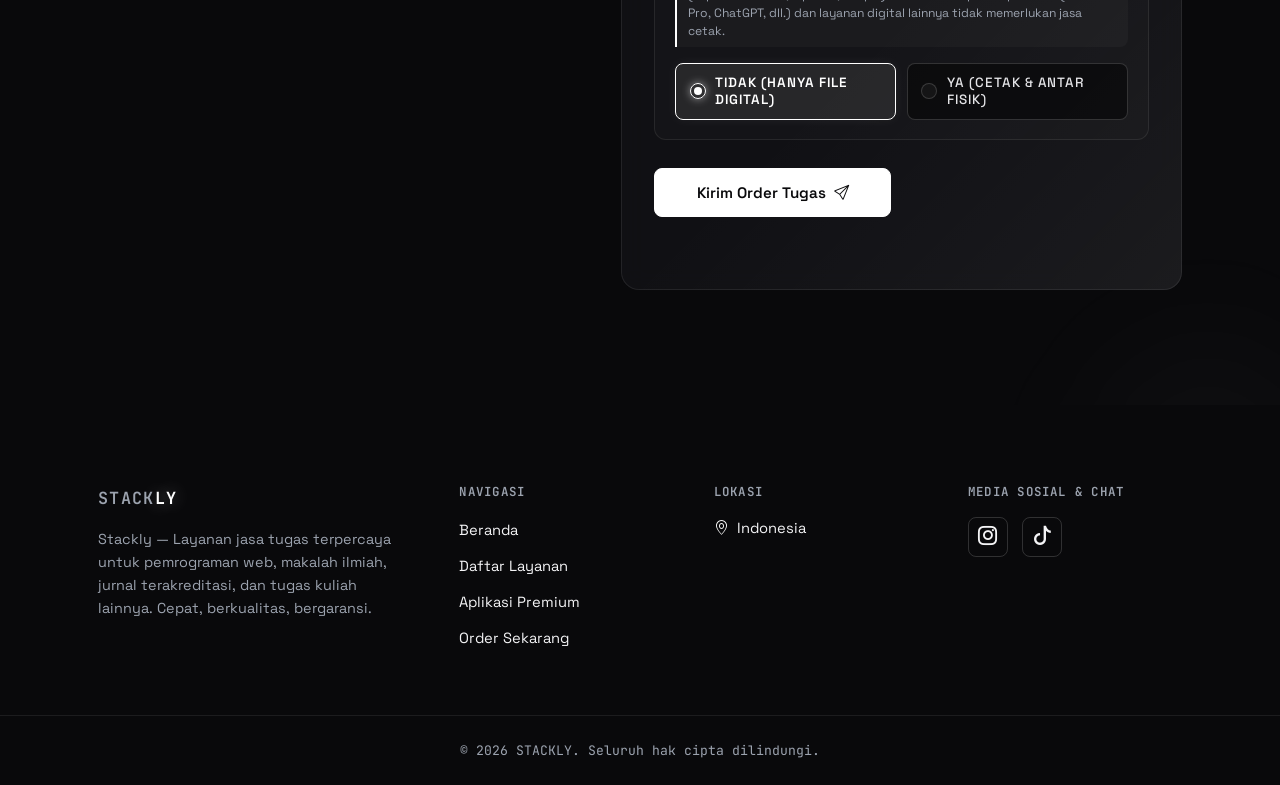
==== commit 5100bb9c: "feat: add script.js for multi-language translation support and interactivity" ====
--- a/index.html
+++ b/index.html
@@ -637,8 +637,8 @@
         <h4 class="footer__heading" data-i18n="footer.nav">Navigation</h4>
         <ul class="footer__list">
           <li><a href="#home" data-i18n="nav.home">Home</a></li>
+          <li><a href="#services" data-i18n="nav.services">Services</a></li>
           <li><a href="#premium-apps" data-i18n="nav.apps">Aplikasi Premium</a></li>
-          <li><a href="#services" data-i18n="nav.services">Services</a></li>
           <li><a href="#contact" data-i18n="nav.contact">Contact</a></li>
         </ul>
       </div>
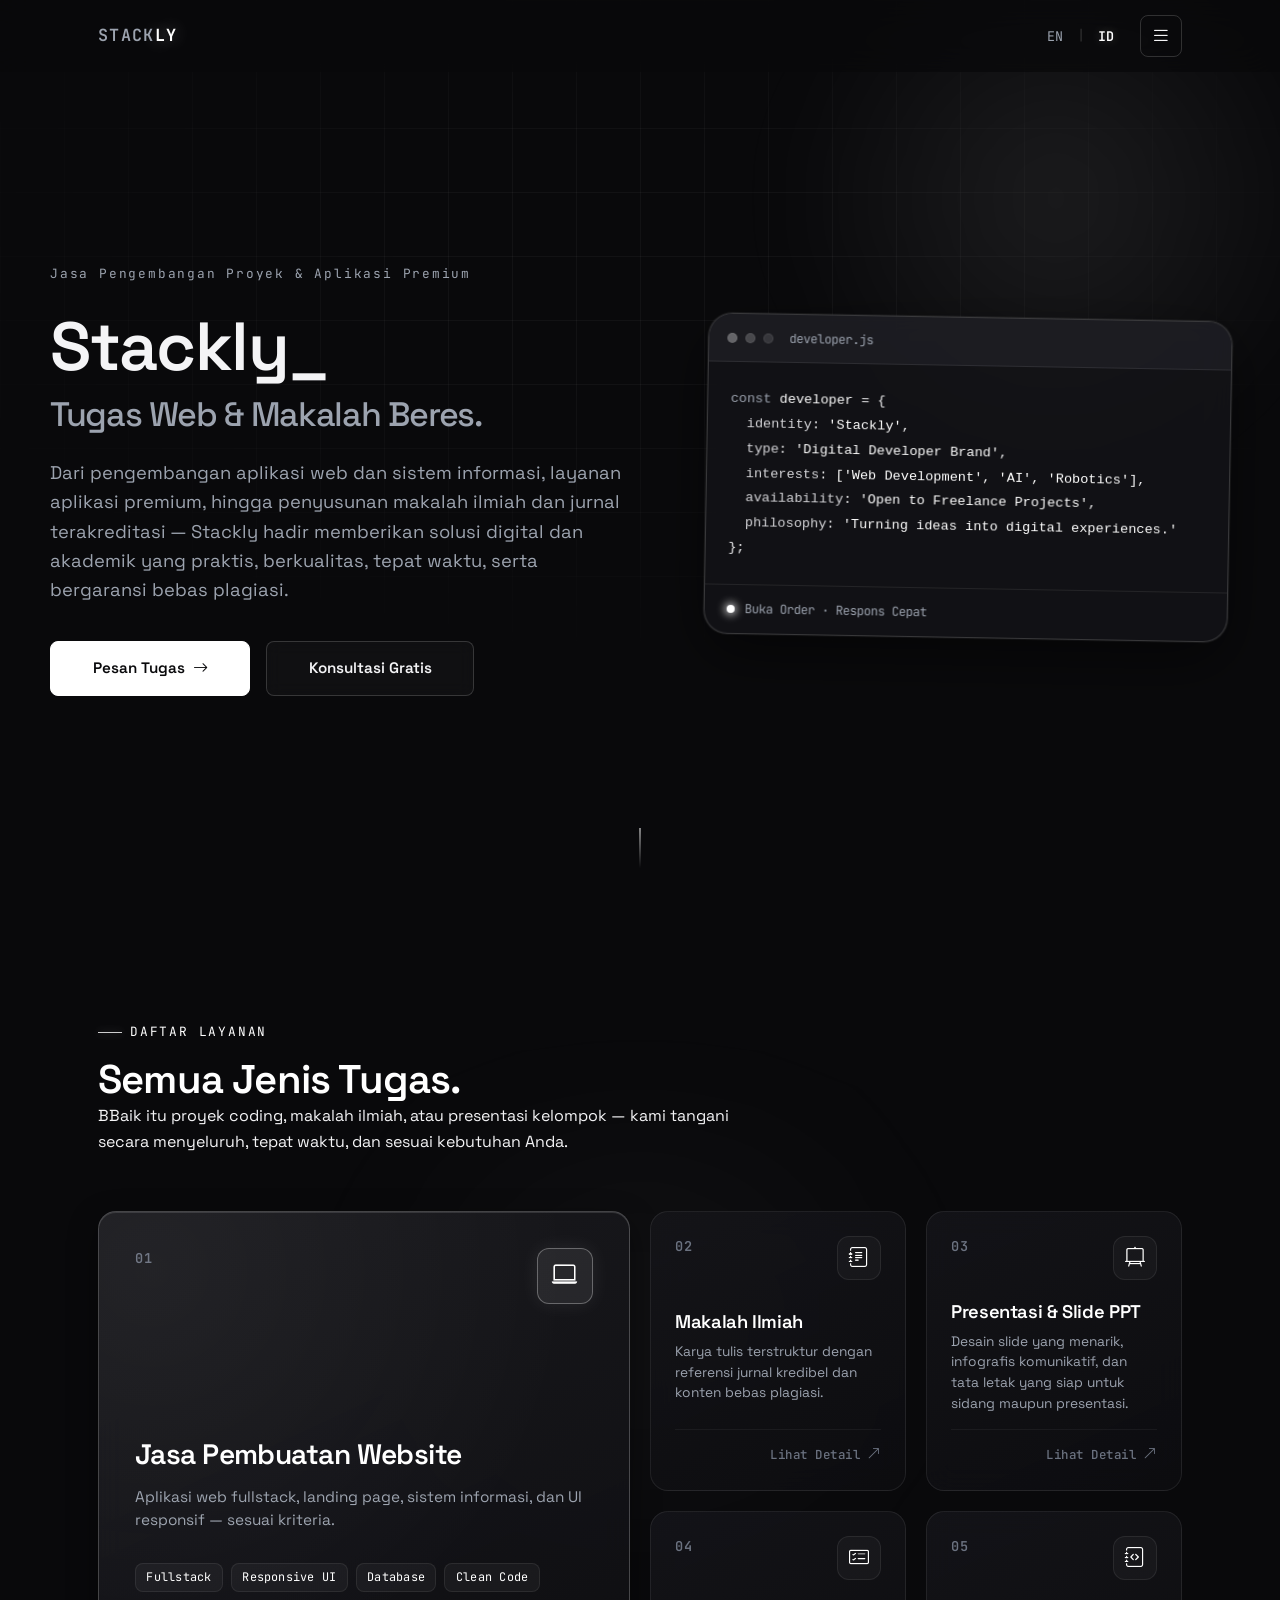
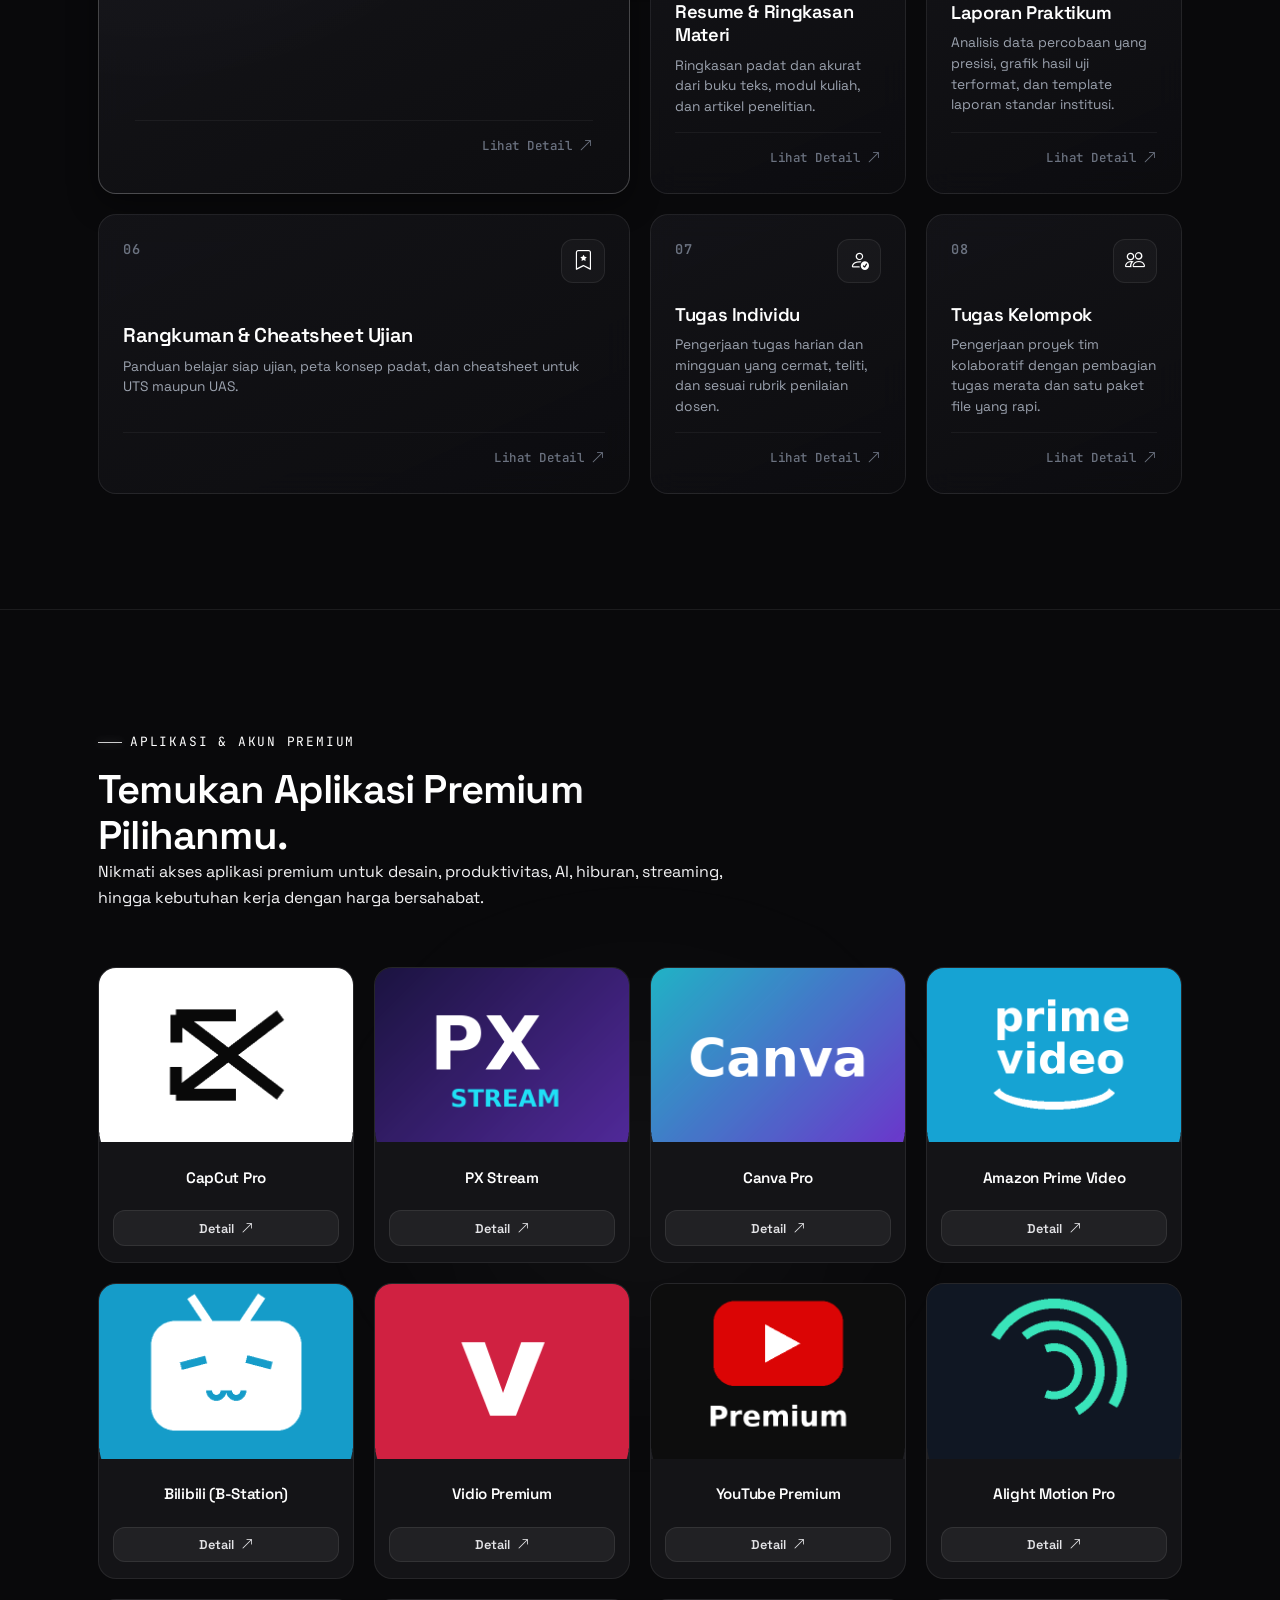
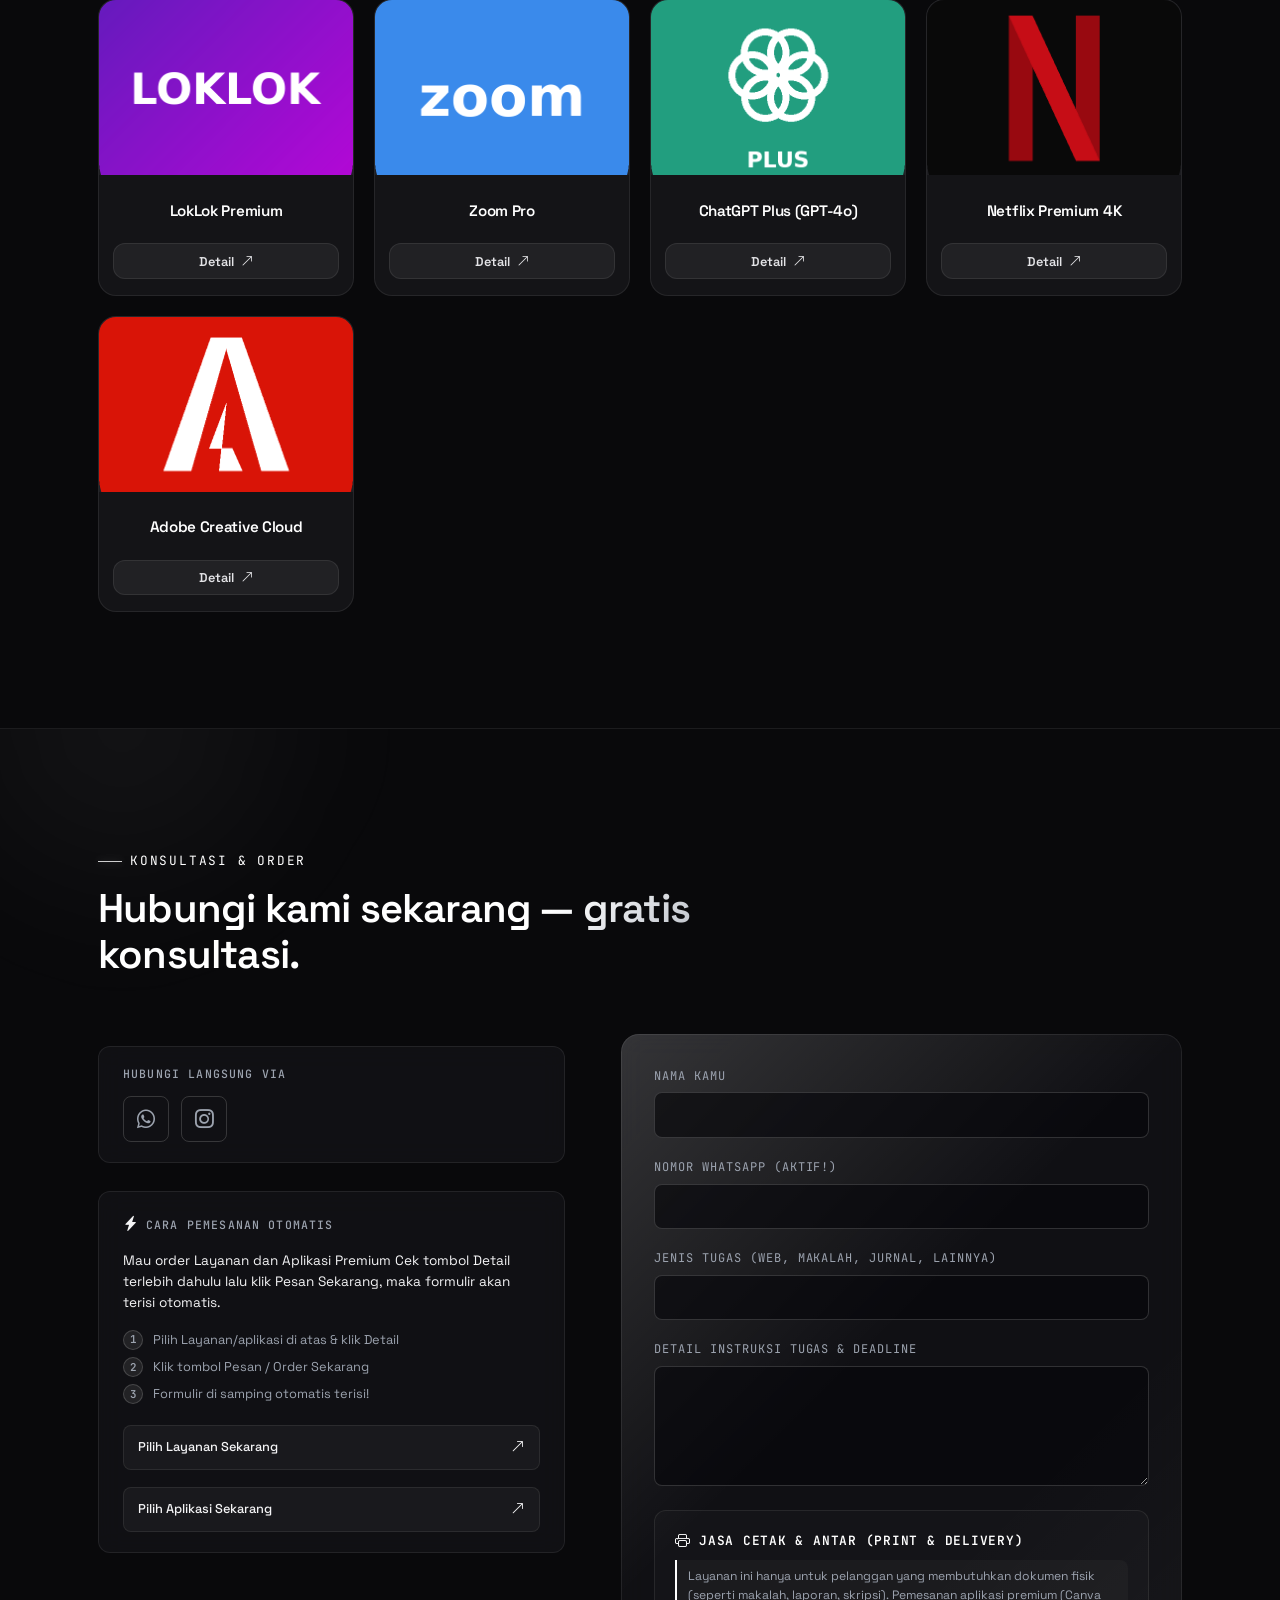
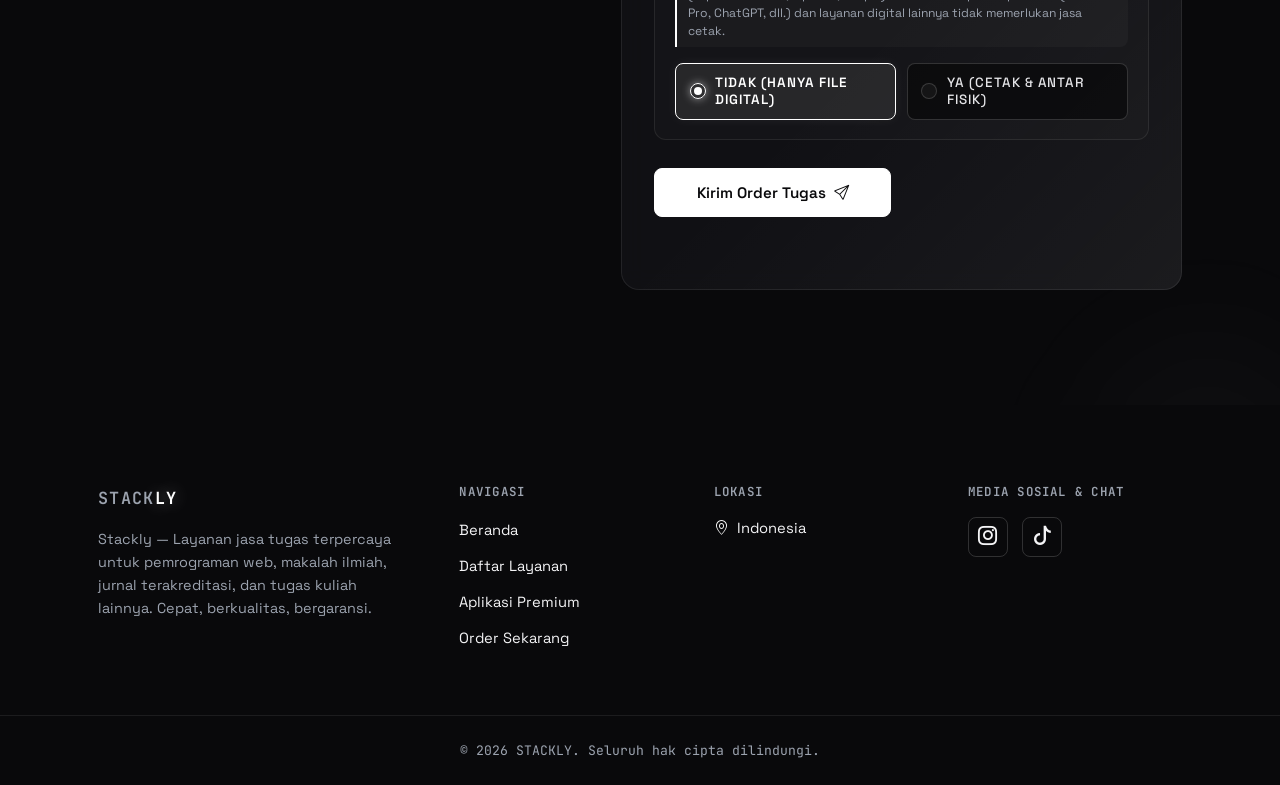
==== commit aec40cd2: "feat: add interactive script for multi-language support and UI logic" ====
--- a/index.html
+++ b/index.html
@@ -5,7 +5,6 @@
   <meta charset="UTF-8">
   <meta name="viewport" content="width=device-width, initial-scale=1.0">
   <title>STACKLY</title>
-  <meta name="description" content="Portfolio of Rizqi, a Fullstack Developer building modern web applications.">
   <meta name="theme-color" content="#09090B">
   <link rel="stylesheet" href="assets/icons/bootstrap-icons/bootstrap-icons.min.css">
   <link rel="stylesheet" href="assets/icons/devicon/devicon.min.css">
@@ -49,11 +48,9 @@
       <li><a href="#contact" class="nav-menu__link" data-i18n="nav.contact">Contact</a></li>
     </ul>
     <div class="nav-menu__footer">
-      <a href="https://github.com/" target="_blank" rel="noopener" aria-label="GitHub"><i class="bi bi-github"
+      <a href="https://www.instagram.com/sstackly?lqvp=MWp5MnVjeW44ejk0bA%3D%3D&utm_source=qr" target="_blank" rel="noopener" aria-label="Instagram"><i class="bi bi-instagram"
           aria-hidden="true"></i></a>
-      <a href="https://instagram.com/" target="_blank" rel="noopener" aria-label="Instagram"><i class="bi bi-instagram"
-          aria-hidden="true"></i></a>
-      <a href="https://linkedin.com/" target="_blank" rel="noopener" aria-label="LinkedIn"><i class="bi bi-linkedin"
+      <a href="https://www.tiktok.com/@stack.ly?is_from_webapp=1&sender_device=pc" target="_blank" rel="noopener" aria-label="LinkedIn"><i class="bi bi-tiktok"
           aria-hidden="true"></i></a>
     </div>
   </nav>
@@ -66,7 +63,6 @@
       <div class="hero__inner">
         <div class="hero__content reveal">
           <p class="eyebrow">
-            <span class="eyebrow__dot" aria-hidden="true"></span>
             <span data-i18n="hero.label">HELLO, I'M RIZQI</span>
           </p>
           <h1 class="hero__title">
@@ -650,9 +646,9 @@
       <div class="footer__col">
         <h4 class="footer__heading" data-i18n="footer.social">Social Media</h4>
         <div class="footer__socials">
-          <a href="https://instagram.com/" target="_blank" rel="noopener" aria-label="Instagram"><i
+          <a href="https://www.instagram.com/sstackly?lqvp=MWp5MnVjeW44ejk0bA%3D%3D&utm_source=qr" target="_blank" rel="noopener" aria-label="Instagram"><i
               class="bi bi-instagram" aria-hidden="true"></i></a>
-          <a href="https://linkedin.com/" target="_blank" rel="noopener" aria-label="LinkedIn"><i class="bi bi-tiktok"
+          <a href="https://www.tiktok.com/@stack.ly?is_from_webapp=1&sender_device=pc" target="_blank" rel="noopener" aria-label="tiktok"><i class="bi bi-tiktok"
               aria-hidden="true"></i></a>
         </div>
       </div>
